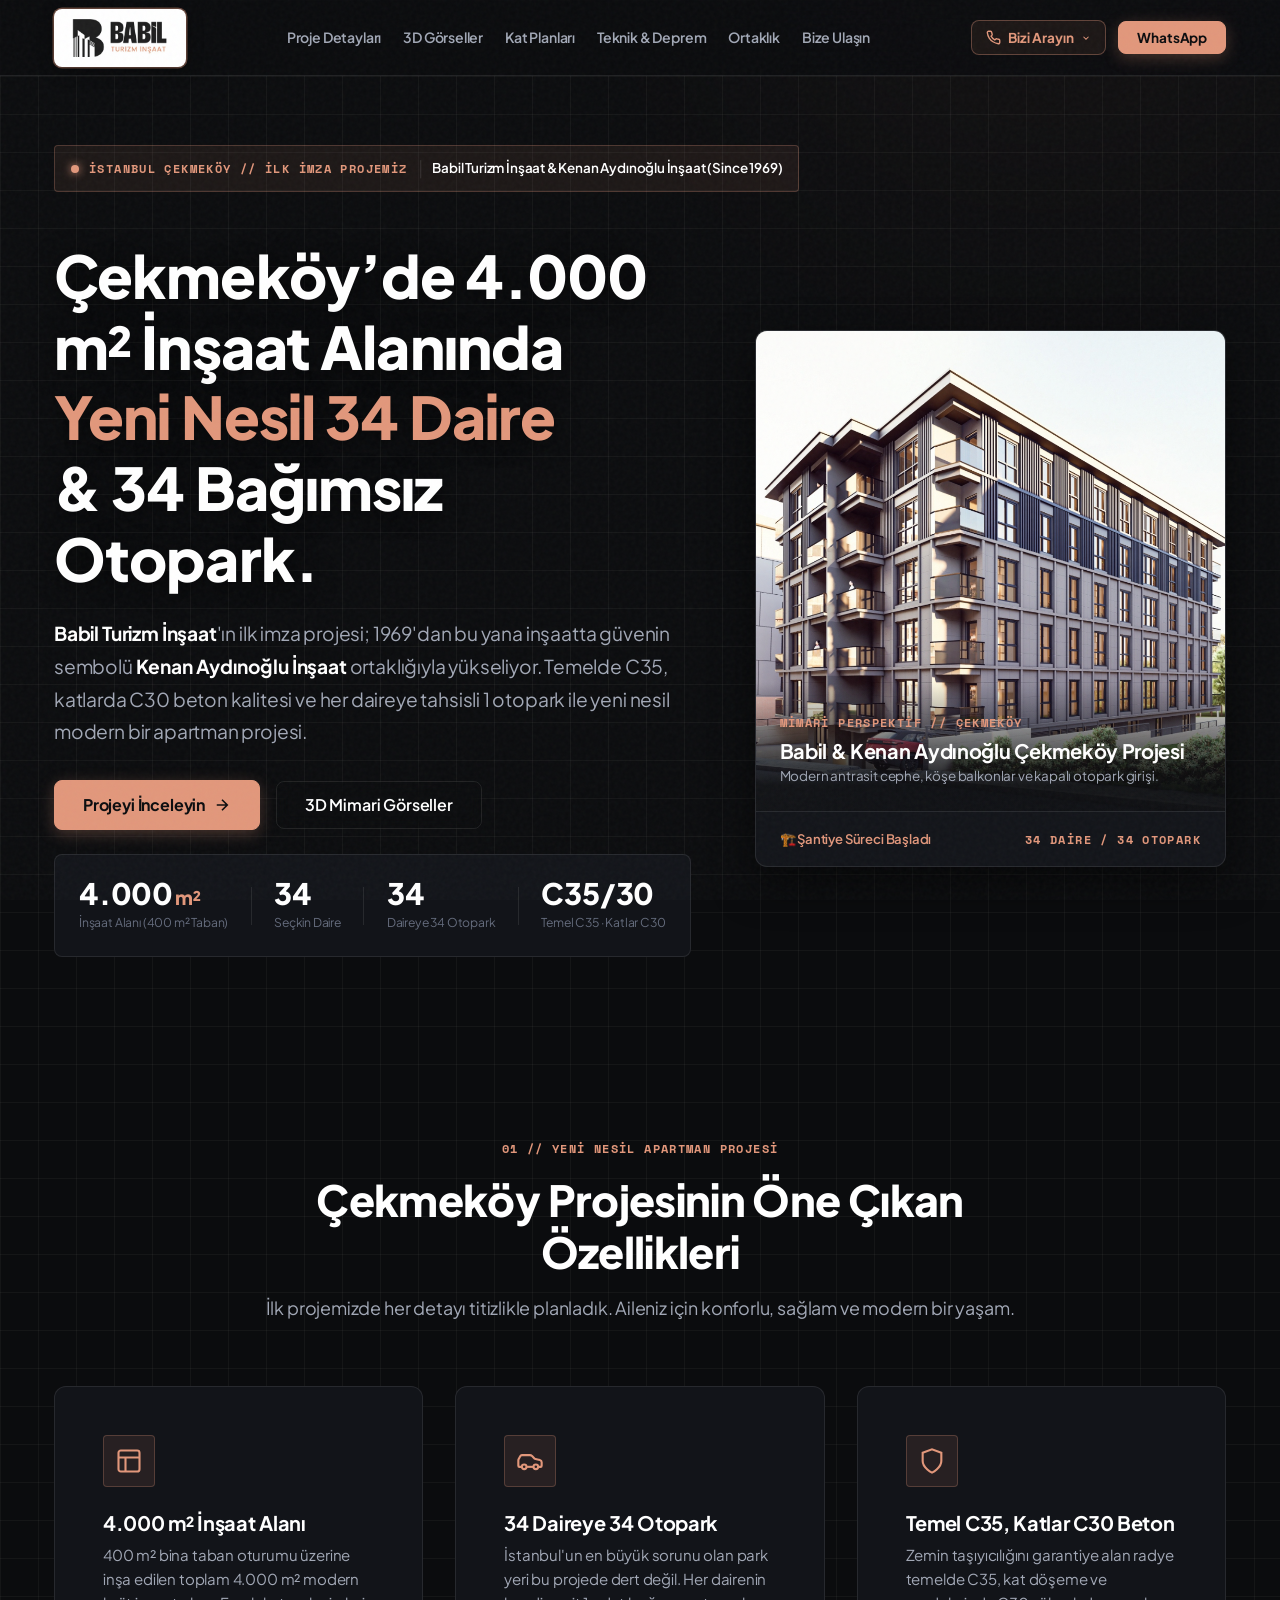
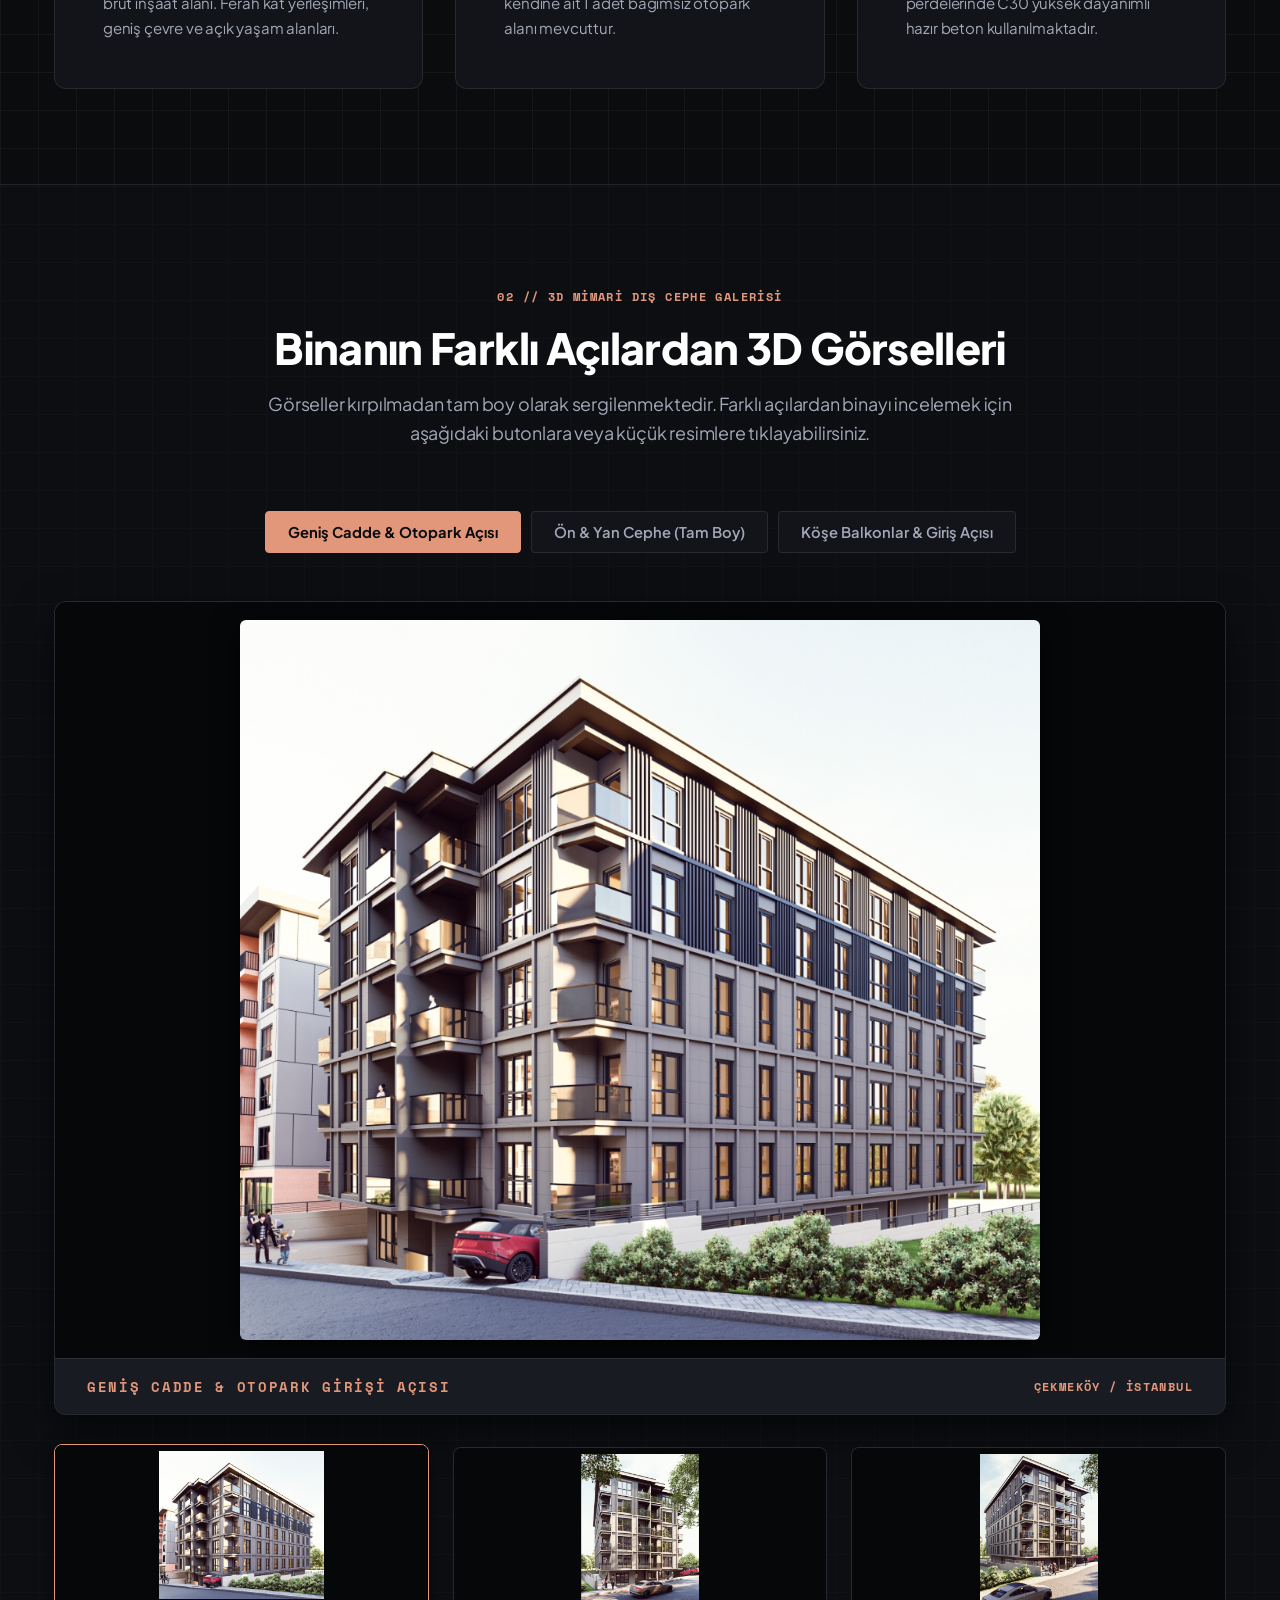
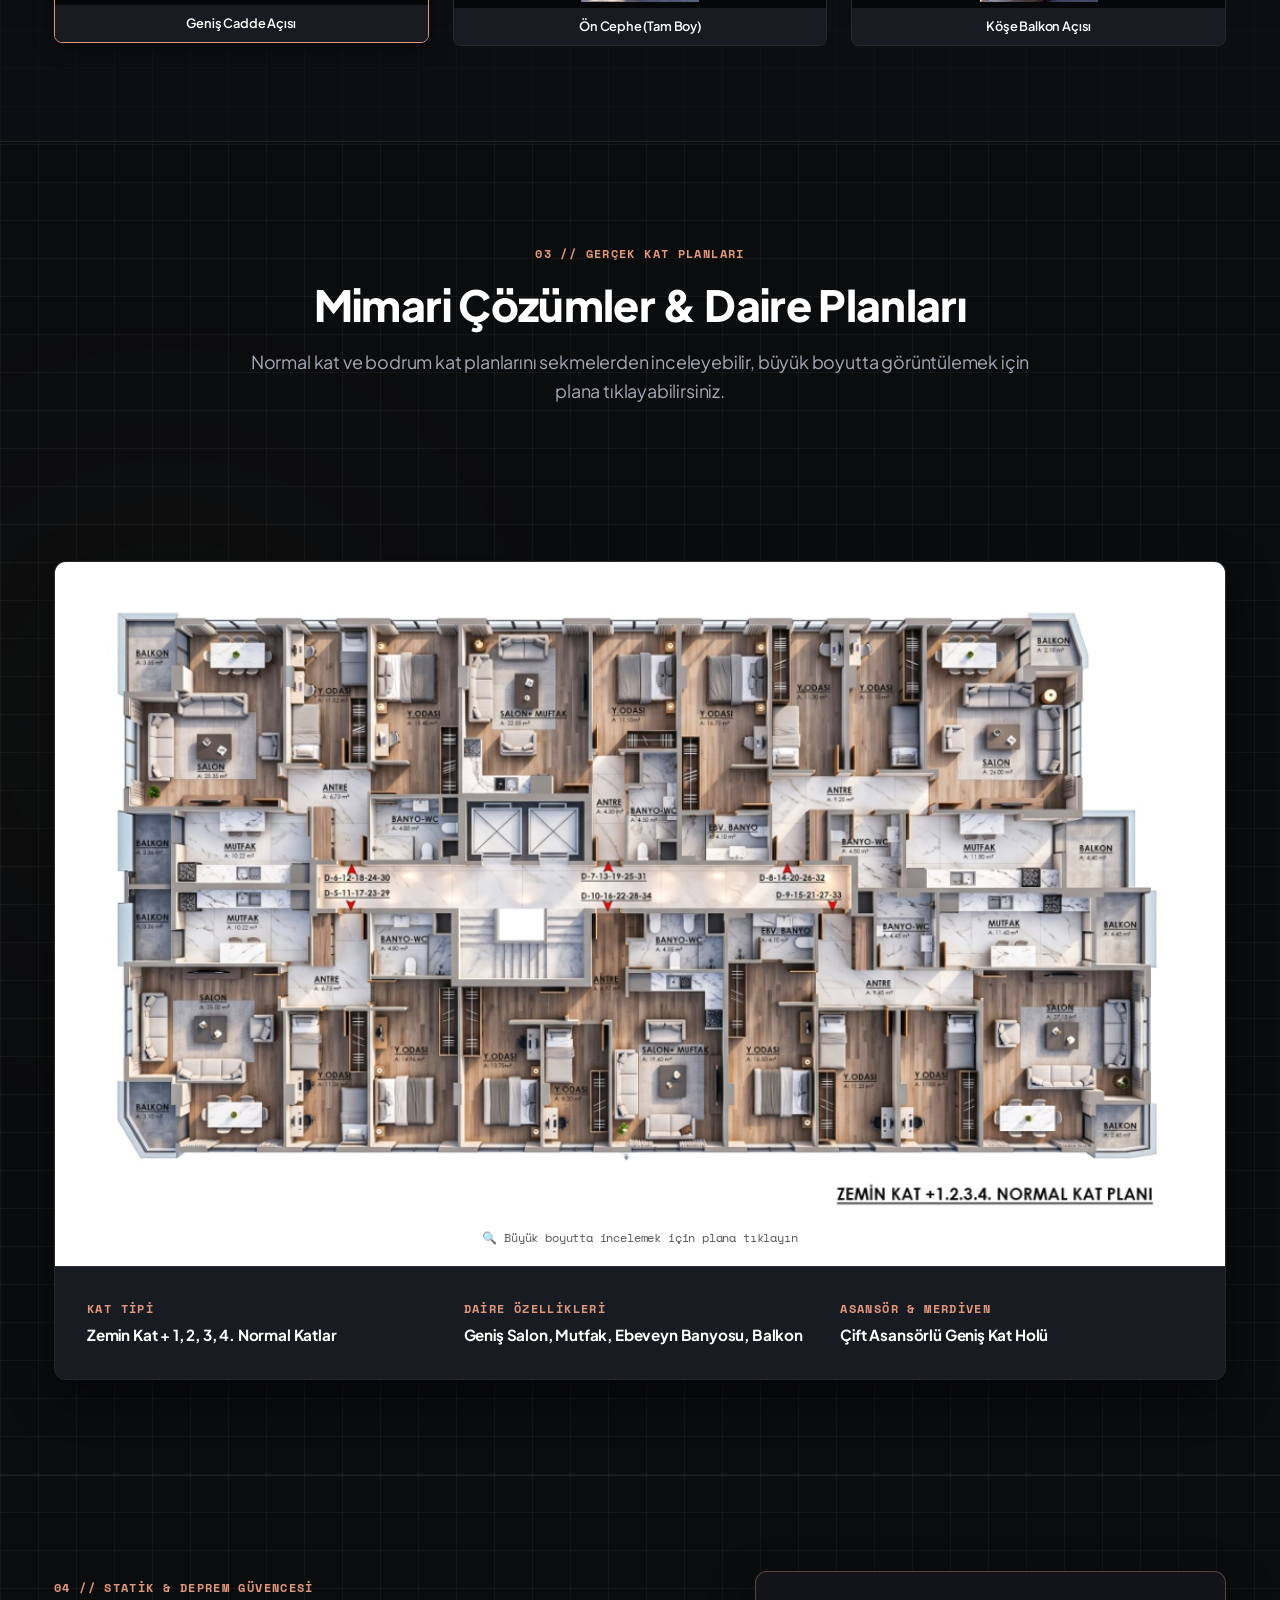
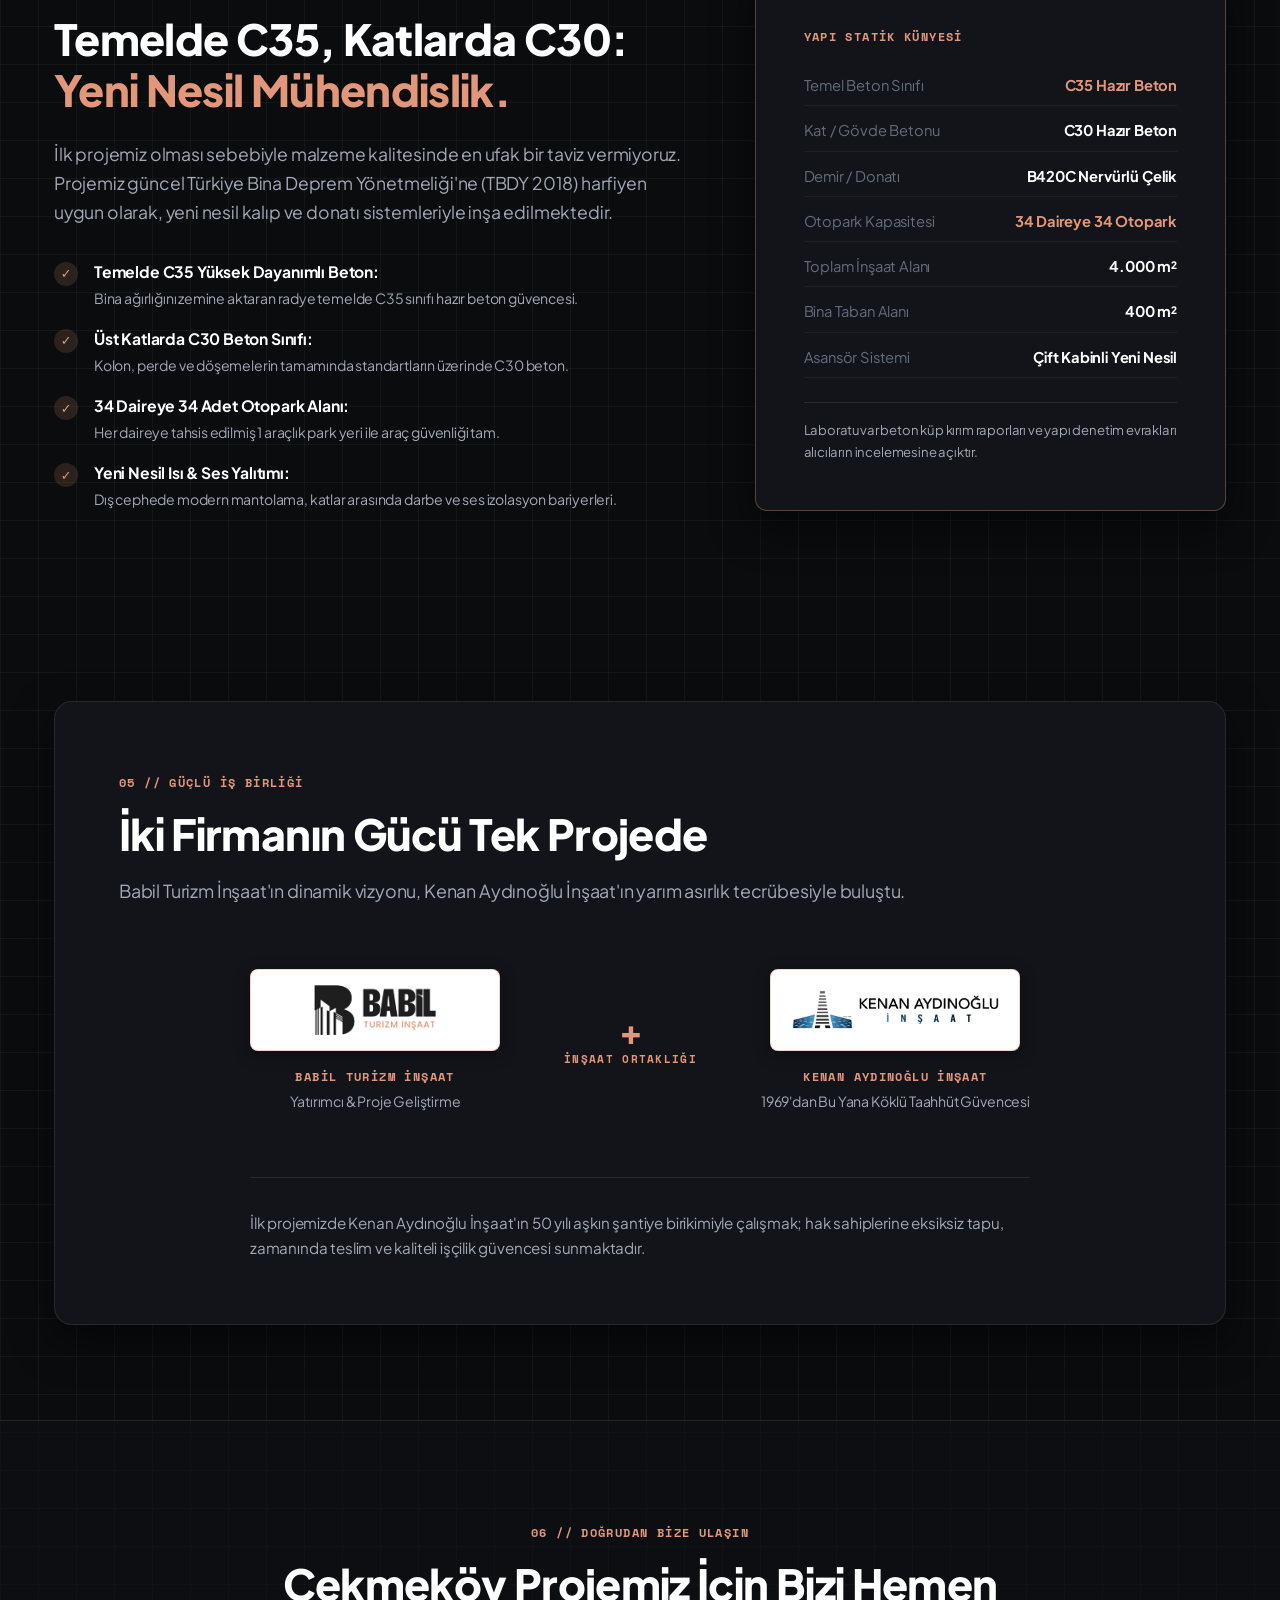
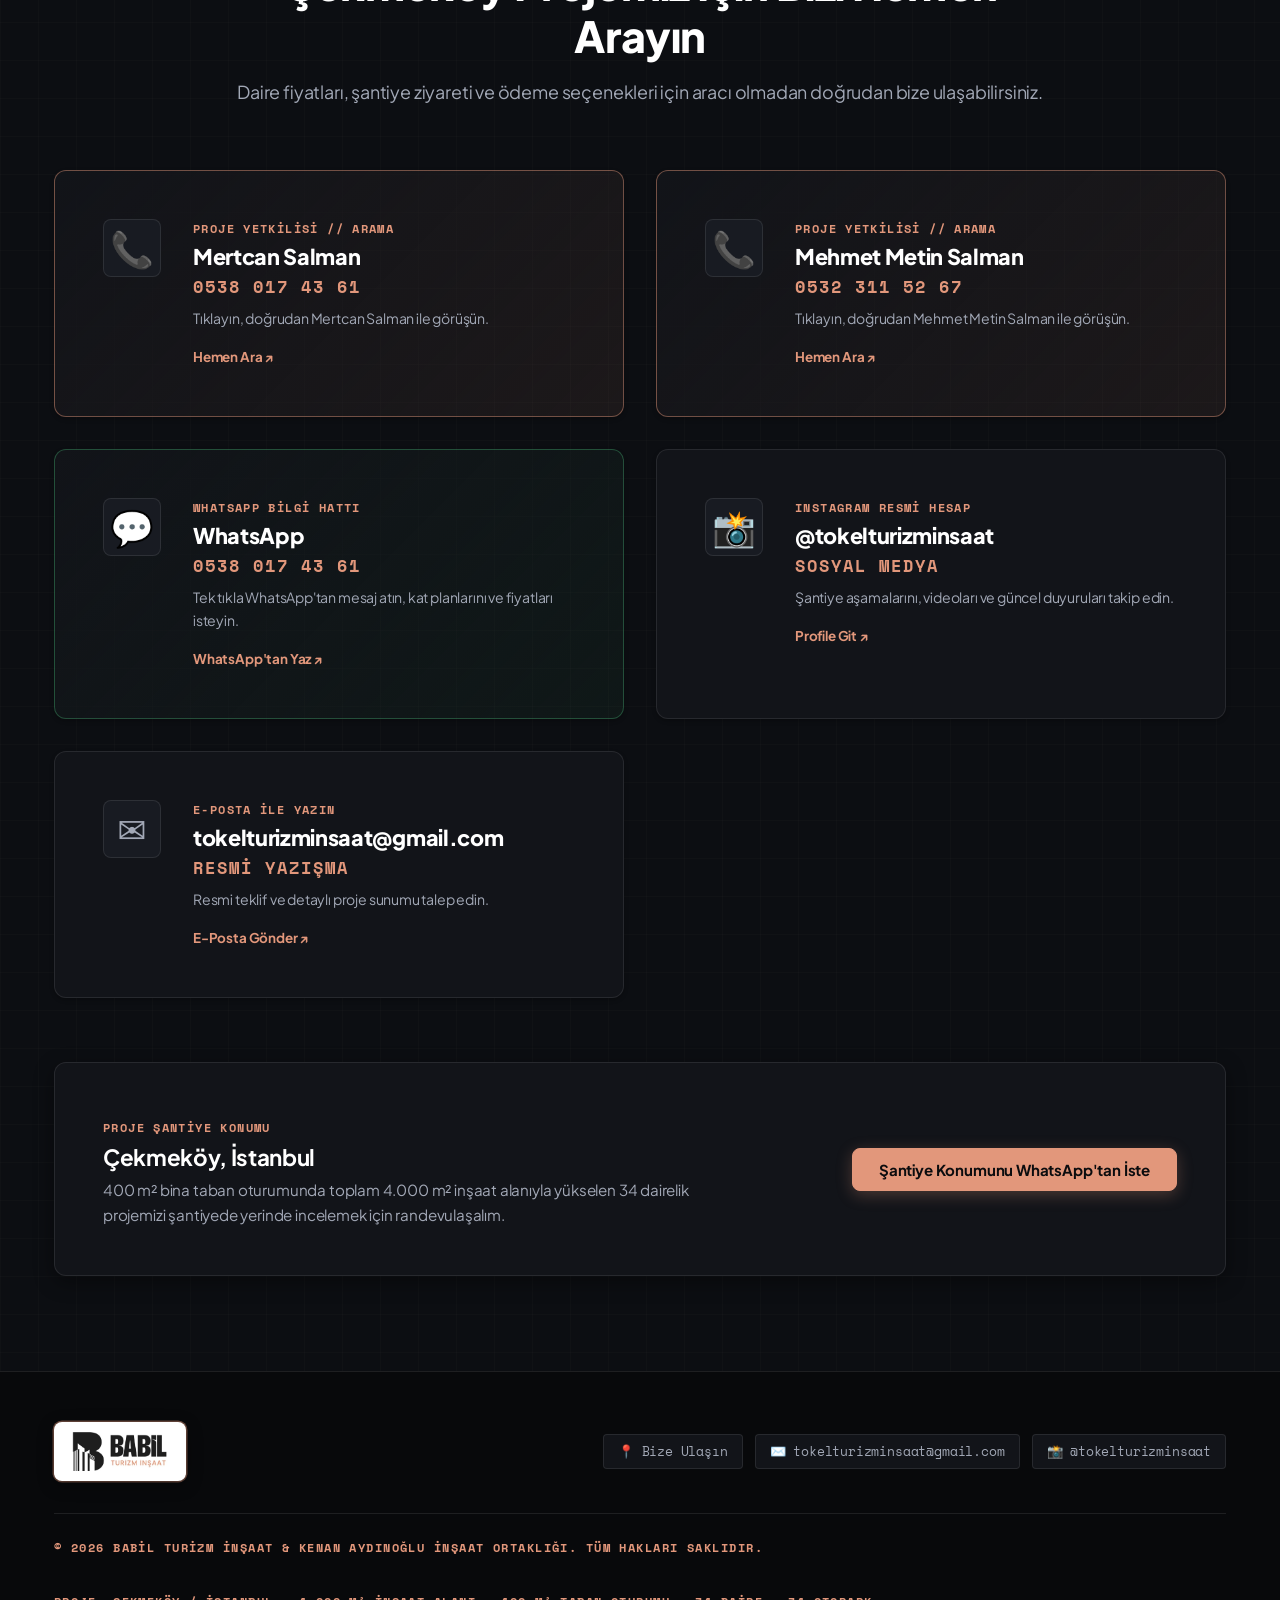
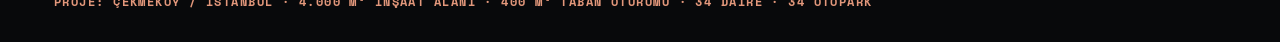
==== index.html @ 977cd40f "Add files via upload" ====
<!DOCTYPE html>
<html lang="tr" class="scroll-smooth">
<head>
  <meta charset="UTF-8">
  <meta name="viewport" content="width=device-width, initial-scale=1.0">
  <title>BABİL Turizm İnşaat // Çekmeköy 34 Daire & 34 Otopark</title>
  <meta name="description" content="Babil Turizm İnşaat ve Kenan Aydınoğlu İnşaat ortaklığıyla Çekmeköy'de 4.000 m² inşaat alanında (400 m² taban oturumu) 34 yeni nesil daire ve 34 bağımsız otopark.">
  <meta name="theme-color" content="#0b0c0e">

  <!-- Open Graph -->
  <meta property="og:title" content="Babil Turizm İnşaat — Çekmeköy 34 Daire & 34 Otopark">
  <meta property="og:description" content="Çekmeköy'de 4.000 m² inşaat alanı, 400 m² bina taban oturumu, 34 seçkin daire ve 34 otopark. Temelde C35, üst katlarda C30 beton kalitesi.">
  <meta property="og:type" content="website">
  <meta property="og:image" content="assets/cekmekoy-render-yan.jpg">

  <!-- Favicon -->
  <link rel="icon" type="image/png" href="assets/favicon.png">

  <!-- Google Fonts: Plus Jakarta Sans (Maksimum Okunabilirlik) + Space Mono (Teknik) -->
  <link rel="preconnect" href="https://fonts.googleapis.com">
  <link rel="preconnect" href="https://fonts.gstatic.com" crossorigin>
  <link href="https://fonts.googleapis.com/css2?family=Plus+Jakarta+Sans:wght@400;500;600;700;800&family=Space+Mono:wght@400;700&family=Syne:wght@700;800&display=swap" rel="stylesheet">

  <link rel="stylesheet" href="styles.css">
</head>
<body class="grain-overlay blueprint-grid">

  <!-- Ambient Glow Backgrounds -->
  <div class="ambient-glow glow-terracotta" aria-hidden="true"></div>
  <div class="ambient-glow glow-gold" aria-hidden="true"></div>

  <!-- Header / Navigation Bar -->
  <header class="site-header" id="main-header">
    <div class="container header-container">
      
      <!-- Brand Logo & Name -->
      <a href="#hero" class="brand-link" aria-label="Babil Turizm İnşaat Anasayfa">
        <div class="brand-logo-frame">
          <img src="assets/babil-logo-horizontal-white.png" alt="Babil Turizm İnşaat Logo" class="brand-logo-img" width="104" height="46">
        </div>
      </a>

      <!-- Desktop Nav Items -->
      <nav class="nav-links-desktop" id="desktop-nav" aria-label="Ana Gezinti">
        <a href="#project" class="nav-link">Proje Detayları</a>
        <a href="#gallery" class="nav-link">3D Görseller</a>
        <a href="#plans" class="nav-link">Kat Planları</a>
        <a href="#engineering" class="nav-link">Teknik & Deprem</a>
        <a href="#partnership" class="nav-link">Ortaklık</a>
        <a href="#contact" class="nav-link">Bize Ulaşın</a>
      </nav>

      <!-- Direct Phone & WhatsApp Actions -->
      <div class="header-action-group">
        
        <!-- Dropdown Phone Menu -->
        <div class="header-phone-menu-wrap" id="header-phone-wrap">
          <button class="header-phone-btn" id="header-phone-toggle" aria-expanded="false" aria-haspopup="true" title="İletişim Numaralarımız">
            <svg width="15" height="15" viewBox="0 0 24 24" fill="none" stroke="currentColor" stroke-width="2.2" aria-hidden="true"><path d="M22 16.92v3a2 2 0 0 1-2.18 2 19.79 19.79 0 0 1-8.63-3.07 19.5 19.5 0 0 1-6-6 19.79 19.79 0 0 1-3.07-8.67A2 2 0 0 1 4.11 2h3a2 2 0 0 1 2 1.72 12.84 12.84 0 0 0 .7 2.81 2 2 0 0 1-.45 2.11L8.09 9.91a16 16 0 0 0 6 6l1.27-1.27a2 2 0 0 1 2.11-.45 12.84 12.84 0 0 0 2.81.7A2 2 0 0 1 22 16.92z"></path></svg>
            <span>Bizi Arayın</span>
            <svg class="chevron-arrow" width="10" height="10" viewBox="0 0 24 24" fill="none" stroke="currentColor" stroke-width="2.5"><polyline points="6 9 12 15 18 9"></polyline></svg>
          </button>
          
          <div class="header-phone-dropdown" id="header-phone-dropdown">
            <a href="tel:05380174361" class="dropdown-caller-row">
              <span class="caller-icon">📞</span>
              <div class="caller-meta">
                <span class="caller-name">Mertcan Salman</span>
                <span class="caller-tel">0538 017 43 61</span>
              </div>
              <span class="caller-action">Ara ↗</span>
            </a>
            <div class="dropdown-divider"></div>
            <a href="tel:05323115267" class="dropdown-caller-row">
              <span class="caller-icon">📞</span>
              <div class="caller-meta">
                <span class="caller-name">Mehmet Metin Salman</span>
                <span class="caller-tel">0532 311 52 67</span>
              </div>
              <span class="caller-action">Ara ↗</span>
            </a>
          </div>
        </div>

        <a href="https://wa.me/905380174361?text=Merhaba,%20Çekmeköy%2034%20dairelik%20projeniz%20hakkında%20bilgi%20almak%20istiyorum." target="_blank" rel="noopener" class="btn btn-primary btn-sm" aria-label="WhatsApp">
          <span>WhatsApp</span>
        </a>
        <button class="mobile-toggle-btn" id="mobile-toggle" aria-expanded="false" aria-label="Mobil Menüyü Aç">
          <span class="toggle-bar"></span>
          <span class="toggle-bar"></span>
        </button>
      </div>

    </div>
  </header>

  <!-- Mobile Drawer Menu -->
  <div class="mobile-drawer-wrapper" id="mobile-drawer" aria-hidden="true">
    <div class="mobile-drawer-box">
      <div class="mobile-drawer-top">
        <div class="brand-logo-frame">
          <img src="assets/babil-logo-horizontal-white.png" alt="Babil Turizm İnşaat" width="95" height="42">
        </div>
        <button class="drawer-close-btn" id="drawer-close" aria-label="Menüyü Kapat">✕</button>
      </div>

      <nav class="mobile-nav-items">
        <a href="#project" class="mobile-nav-link">Çekmeköy Projemiz</a>
        <a href="#gallery" class="mobile-nav-link">3D Görseller (Tam Boy)</a>
        <a href="#plans" class="mobile-nav-link">Kat Planları (Mimari)</a>
        <a href="#engineering" class="mobile-nav-link">C35/C30 Beton & Otopark</a>
        <a href="#partnership" class="mobile-nav-link">Kenan Aydınoğlu İnşaat Ortaklığı</a>
        <a href="#contact" class="mobile-nav-link">Bize Ulaşın & İletişim</a>
      </nav>

      <div class="mobile-drawer-bottom">
        <a href="#contact" class="btn btn-primary btn-block">
          Bize Ulaşın
        </a>
      </div>
    </div>
  </div>

  <main id="main-content">

    <!-- 1. Hero Section -->
    <section class="section hero-section" id="hero">
      <div class="container">
        
        <div class="hero-partnership-badge animate-on-scroll">
          <span class="live-dot"></span>
          <span class="mono-label">İSTANBUL ÇEKMEKÖY // İLK İMZA PROJEMİZ</span>
          <span class="badge-sep">|</span>
          <span class="partner-text">Babil Turizm İnşaat & Kenan Aydınoğlu İnşaat (Since 1969)</span>
        </div>

        <div class="hero-grid">
          
          <div class="hero-left animate-on-scroll stagger-1">
            <!-- Kristal Netliğinde, Yüksek Okunabilirlikli Başlık -->
            <h1 class="hero-title">
              Çekmeköy’de 4.000 m² İnşaat Alanında <br>
              <span class="text-terracotta">Yeni Nesil 34 Daire</span> <br>
              <span class="text-white">& 34 Bağımsız Otopark.</span>
            </h1>

            <p class="hero-subtext">
              <strong>Babil Turizm İnşaat</strong>'ın ilk imza projesi; 1969'dan bu yana inşaatta güvenin sembolü <strong>Kenan Aydınoğlu İnşaat</strong> ortaklığıyla yükseliyor. Temelde C35, katlarda C30 beton kalitesi ve her daireye tahsisli 1 otopark ile yeni nesil modern bir apartman projesi.
            </p>

            <div class="hero-cta-buttons">
              <a href="#project" class="btn btn-primary btn-lg-action">
                <span>Projeyi İnceleyin</span>
                <svg width="18" height="18" viewBox="0 0 24 24" fill="none" stroke="currentColor" stroke-width="2.2"><path d="M5 12h14M12 5l7 7-7 7"/></svg>
              </a>
              <a href="#gallery" class="btn btn-ghost btn-lg-action">
                <span>3D Mimari Görseller</span>
              </a>
            </div>

            <!-- 4 Essential Facts -->
            <div class="project-facts-bar">
              <div class="fact-cell">
                <span class="fact-num">4.000<span class="unit">m²</span></span>
                <span class="fact-label">İnşaat Alanı (400 m² Taban)</span>
              </div>
              <div class="fact-divider" aria-hidden="true"></div>
              <div class="fact-cell">
                <span class="fact-num">34</span>
                <span class="fact-label">Seçkin Daire</span>
              </div>
              <div class="fact-divider" aria-hidden="true"></div>
              <div class="fact-cell">
                <span class="fact-num">34</span>
                <span class="fact-label">Daireye 34 Otopark</span>
              </div>
              <div class="fact-divider" aria-hidden="true"></div>
              <div class="fact-cell">
                <span class="fact-num">C35/30</span>
                <span class="fact-label">Temel C35 · Katlar C30</span>
              </div>
            </div>
          </div>

          <!-- Hero Media Card (Kesintisiz Görünüm) -->
          <div class="hero-right animate-on-scroll stagger-2">
            <div class="project-visual-card">
              <div class="visual-img-wrap">
                <img 
                  src="assets/cekmekoy-render-yan.jpg" 
                  alt="Çekmeköy 34 Dairelik Babil & Kenan Aydınoğlu Yeni Nesil Konut Binası" 
                  class="project-main-img" 
                  width="1100" 
                  height="750"
                  fetchpriority="high"
                >
                <div class="visual-tag-overlay">
                  <span class="mono-label text-terracotta">MİMARİ PERSPEKTİF // ÇEKMEKÖY</span>
                  <h3 class="visual-title">Babil & Kenan Aydınoğlu Çekmeköy Projesi</h3>
                  <p class="visual-desc">Modern antrasit cephe, köşe balkonlar ve kapalı otopark girişi.</p>
                </div>
              </div>
              <div class="visual-card-footer">
                <span class="status-indicator">🏗️ Şantiye Süreci Başladı</span>
                <span class="mono-label text-white">34 DAİRE / 34 OTOPARK</span>
              </div>
            </div>
          </div>

        </div>

      </div>
    </section>

    <!-- 2. Project Highlights -->
    <section class="section project-detail-section" id="project">
      <div class="container">
        
        <div class="section-header text-center animate-on-scroll">
          <span class="section-tag mono-label">01 // YENİ NESİL APARTMAN PROJESİ</span>
          <h2 class="section-title">Çekmeköy Projesinin Öne Çıkan Özellikleri</h2>
          <p class="section-lead">
            İlk projemizde her detayı titizlikle planladık. Aileniz için konforlu, sağlam ve modern bir yaşam.
          </p>
        </div>

        <div class="grid grid-3 highlights-grid">
          
          <div class="card highlight-card animate-on-scroll stagger-1">
            <div class="card-icon" aria-hidden="true">
              <svg width="28" height="28" viewBox="0 0 24 24" fill="none" stroke="currentColor" stroke-width="1.8"><rect x="3" y="3" width="18" height="18" rx="2"/><path d="M3 9h18M9 21V9"/></svg>
            </div>
            <h3 class="card-title">4.000 m² İnşaat Alanı</h3>
            <p class="card-text">
              400 m² bina taban oturumu üzerine inşa edilen toplam 4.000 m² modern brüt inşaat alanı. Ferah kat yerleşimleri, geniş çevre ve açık yaşam alanları.
            </p>
          </div>

          <div class="card highlight-card animate-on-scroll stagger-2">
            <div class="card-icon" aria-hidden="true">
              <svg width="28" height="28" viewBox="0 0 24 24" fill="none" stroke="currentColor" stroke-width="1.8"><path d="M19 17h2c.6 0 1-.4 1-1v-3c0-.9-.7-1.7-1.5-1.9C18.7 10.6 16 10 16 10s-1.3-1.4-2.2-2.3c-.5-.4-1.1-.7-1.8-.7H5c-.6 0-1.1.4-1.4.9l-1.5 2.8C2.1 10.9 2 11.2 2 11.5V16c0 .6.4 1 1 1h2"/><circle cx="7" cy="17" r="2"/><path d="M9 17h6"/><circle cx="17" cy="17" r="2"/></svg>
            </div>
            <h3 class="card-title">34 Daireye 34 Otopark</h3>
            <p class="card-text">
              İstanbul'un en büyük sorunu olan park yeri bu projede dert değil. Her dairenin kendine ait 1 adet bağımsız otopark alanı mevcuttur.
            </p>
          </div>

          <div class="card highlight-card animate-on-scroll stagger-3">
            <div class="card-icon" aria-hidden="true">
              <svg width="28" height="28" viewBox="0 0 24 24" fill="none" stroke="currentColor" stroke-width="1.8"><path d="M12 22s8-4 8-10V5l-8-3-8 3v7c0 6 8 10 8 10z"/></svg>
            </div>
            <h3 class="card-title">Temel C35, Katlar C30 Beton</h3>
            <p class="card-text">
              Zemin taşıyıcılığını garantiye alan radye temelde C35, kat döşeme ve perdelerinde C30 yüksek dayanımlı hazır beton kullanılmaktadır.
            </p>
          </div>

        </div>

      </div>
    </section>

    <!-- 3. REAL 3D EXTERIOR GALLERY (KIRPILMADAN, TAM BOY GÖSTERİM) -->
    <section class="section gallery-section" id="gallery">
      <div class="container">
        
        <div class="section-header text-center animate-on-scroll">
          <span class="section-tag mono-label">02 // 3D MİMARİ DIŞ CEPHE GALERİSİ</span>
          <h2 class="section-title">Binanın Farklı Açılardan 3D Görselleri</h2>
          <p class="section-lead">
            Görseller kırpılmadan tam boy olarak sergilenmektedir. Farklı açılardan binayı incelemek için aşağıdaki butonlara veya küçük resimlere tıklayabilirsiniz.
          </p>
        </div>

        <div class="gallery-tabs-row animate-on-scroll">
          <button class="gallery-tab-btn active" data-img="assets/cekmekoy-render-yan.jpg" data-title="Geniş Cadde & Otopark Girişi Açısı">
            Geniş Cadde & Otopark Açısı
          </button>
          <button class="gallery-tab-btn" data-img="assets/cekmekoy-render-on.jpg" data-title="Ön & Yan Cephe Tam Boy Görünüm (Çatıdan Temele)">
            Ön & Yan Cephe (Tam Boy)
          </button>
          <button class="gallery-tab-btn" data-img="assets/cekmekoy-bina-render.jpg" data-title="Köşe Balkonlar & Kat Hiyerarşisi Perspektifi">
            Köşe Balkonlar & Giriş Açısı
          </button>
        </div>

        <!-- Ana Görsel Sahnesi: object-fit: contain ile HİÇBİR YERİ KESİLMEZ -->
        <div class="gallery-viewer-card animate-on-scroll">
          <div class="gallery-img-container">
            <img 
              id="gallery-main-img" 
              src="assets/cekmekoy-render-yan.jpg" 
              alt="Çekmeköy 34 Daire Projesi 3D Dış Cephe Mimari Görseli" 
              class="gallery-display-img"
              width="1200" 
              height="750"
            >
          </div>
          <div class="gallery-footer-bar">
            <span class="gallery-current-title mono-label text-terracotta" id="gallery-img-title">
              Geniş Cadde & Otopark Girişi Açısı
            </span>
            <span class="mono-label text-white">ÇEKMEKÖY / İSTANBUL</span>
          </div>
        </div>

        <!-- 3 Küçük Önizleme Kutusu -->
        <div class="gallery-thumbs-grid animate-on-scroll">
          <div class="thumb-item active" data-img="assets/cekmekoy-render-yan.jpg" data-title="Geniş Cadde & Otopark Girişi Açısı">
            <div class="thumb-img-wrap">
              <img src="assets/cekmekoy-render-yan.jpg" alt="Açı 1" loading="lazy">
            </div>
            <span class="thumb-label">Geniş Cadde Açısı</span>
          </div>
          <div class="thumb-item" data-img="assets/cekmekoy-render-on.jpg" data-title="Ön & Yan Cephe Tam Boy Görünüm (Çatıdan Temele)">
            <div class="thumb-img-wrap">
              <img src="assets/cekmekoy-render-on.jpg" alt="Açı 2" loading="lazy">
            </div>
            <span class="thumb-label">Ön Cephe (Tam Boy)</span>
          </div>
          <div class="thumb-item" data-img="assets/cekmekoy-bina-render.jpg" data-title="Köşe Balkonlar & Kat Hiyerarşisi Perspektifi">
            <div class="thumb-img-wrap">
              <img src="assets/cekmekoy-bina-render.jpg" alt="Açı 3" loading="lazy">
            </div>
            <span class="thumb-label">Köşe Balkon Açısı</span>
          </div>
        </div>

      </div>
    </section>

    <!-- 4. REAL FLOOR PLANS (Kat Planları) -->
    <section class="section floor-plans-section" id="plans">
      <div class="container">
        
        <div class="section-header text-center animate-on-scroll">
          <span class="section-tag mono-label">03 // GERÇEK KAT PLANLARI</span>
          <h2 class="section-title">Mimari Çözümler & Daire Planları</h2>
          <p class="section-lead">
            Normal kat ve bodrum kat planlarını sekmelerden inceleyebilir, büyük boyutta görüntülemek için plana tıklayabilirsiniz.
          </p>
        </div>

        <!-- Plan Tabs -->
        <div class="plans-tab-bar animate-on-scroll">
          <button class="plan-tab-btn active" data-target="panel-normal">
            Normal Kat Planı (Zemin + 1, 2, 3, 4. Katlar)
          </button>
          <button class="plan-tab-btn" data-target="panel-bodrum">
            1. Bodrum Kat Planı (Bina Girişi)
          </button>
        </div>

        <!-- Floor Plan Displays -->
        <div class="plans-display-container animate-on-scroll">
          
          <!-- Normal Kat Planı -->
          <div class="plan-panel active" id="panel-normal">
            <div class="plan-card">
              <div class="plan-media-frame">
                <a href="assets/normal-kat-plani.jpg" target="_blank" title="Büyütmek için tıklayın">
                  <img 
                    src="assets/normal-kat-plani.jpg" 
                    alt="Çekmeköy Projesi Zemin Kat ve 1, 2, 3, 4. Normal Kat Planı" 
                    class="plan-img"
                    width="1200" 
                    height="680"
                    loading="lazy"
                  >
                </a>
                <span class="plan-zoom-hint">🔍 Büyük boyutta incelemek için plana tıklayın</span>
              </div>
              <div class="plan-specs-bar">
                <div class="spec-col">
                  <span class="mono-label">KAT TİPİ</span>
                  <strong>Zemin Kat + 1, 2, 3, 4. Normal Katlar</strong>
                </div>
                <div class="spec-col">
                  <span class="mono-label">DAİRE ÖZELLİKLERİ</span>
                  <strong>Geniş Salon, Mutfak, Ebeveyn Banyosu, Balkon</strong>
                </div>
                <div class="spec-col">
                  <span class="mono-label">ASANSÖR & MERDİVEN</span>
                  <strong>Çift Asansörlü Geniş Kat Holü</strong>
                </div>
              </div>
            </div>
          </div>

          <!-- Bodrum Kat Planı -->
          <div class="plan-panel" id="panel-bodrum">
            <div class="plan-card">
              <div class="plan-media-frame">
                <a href="assets/bodrum-kat-plani.jpg" target="_blank" title="Büyütmek için tıklayın">
                  <img 
                    src="assets/bodrum-kat-plani.jpg" 
                    alt="Çekmeköy Projesi 1. Bodrum Kat Planı" 
                    class="plan-img"
                    width="1200" 
                    height="680"
                    loading="lazy"
                  >
                </a>
                <span class="plan-zoom-hint">🔍 Büyük boyutta incelemek için plana tıklayın</span>
              </div>
              <div class="plan-specs-bar">
                <div class="spec-col">
                  <span class="mono-label">KAT TİPİ</span>
                  <strong>1. Bodrum Kat (Bina Ana Girişi)</strong>
                </div>
                <div class="spec-col">
                  <span class="mono-label">BÖLÜM DAĞILIMI</span>
                  <strong>Geniş Giriş Holü, D-1, D-2, D-3, D-4 Daireleri</strong>
                </div>
                <div class="spec-col">
                  <span class="mono-label">EK BÖLÜMLER</span>
                  <strong>Çamaşır Odaları & Ebeveyn Banyoları</strong>
                </div>
              </div>
            </div>
          </div>

        </div>

      </div>
    </section>

    <!-- 5. Engineering & Safety (C35 Temel, C30 Katlar) -->
    <section class="section engineering-section" id="engineering">
      <div class="container">
        
        <div class="grid grid-golden engineering-grid">
          
          <div class="eng-text animate-on-scroll">
            <span class="section-tag mono-label">04 // STATİK & DEPREM GÜVENCESİ</span>
            <h2 class="section-title">
              Temelde C35, Katlarda C30: <br>
              <span class="text-terracotta">Yeni Nesil Mühendislik.</span>
            </h2>
            <div class="prose-body">
              <p>
                İlk projemiz olması sebebiyle malzeme kalitesinde en ufak bir taviz vermiyoruz. Projemiz güncel Türkiye Bina Deprem Yönetmeliği'ne (TBDY 2018) harfiyen uygun olarak, yeni nesil kalıp ve donatı sistemleriyle inşa edilmektedir.
              </p>
            </div>

            <div class="eng-checklist">
              <div class="check-item">
                <span class="check-ico">✓</span>
                <div>
                  <strong>Temelde C35 Yüksek Dayanımlı Beton:</strong>
                  <p>Bina ağırlığını zemine aktaran radye temelde C35 sınıfı hazır beton güvencesi.</p>
                </div>
              </div>
              <div class="check-item">
                <span class="check-ico">✓</span>
                <div>
                  <strong>Üst Katlarda C30 Beton Sınıfı:</strong>
                  <p>Kolon, perde ve döşemelerin tamamında standartların üzerinde C30 beton.</p>
                </div>
              </div>
              <div class="check-item">
                <span class="check-ico">✓</span>
                <div>
                  <strong>34 Daireye 34 Adet Otopark Alanı:</strong>
                  <p>Her daireye tahsis edilmiş 1 araçlık park yeri ile araç güvenliği tam.</p>
                </div>
              </div>
              <div class="check-item">
                <span class="check-ico">✓</span>
                <div>
                  <strong>Yeni Nesil Isı & Ses Yalıtımı:</strong>
                  <p>Dış cephede modern mantolama, katlar arasında darbe ve ses izolasyon bariyerleri.</p>
                </div>
              </div>
            </div>
          </div>

          <!-- Technical Scoreboard -->
          <div class="eng-card animate-on-scroll stagger-2">
            <div class="tech-spec-box">
              <span class="mono-label text-terracotta">YAPI STATİK KÜNYESİ</span>
              
              <div class="tech-rows">
                <div class="t-row">
                  <span class="t-k">Temel Beton Sınıfı</span>
                  <strong class="t-v text-terracotta">C35 Hazır Beton</strong>
                </div>
                <div class="t-row">
                  <span class="t-k">Kat / Gövde Betonu</span>
                  <strong class="t-v text-white">C30 Hazır Beton</strong>
                </div>
                <div class="t-row">
                  <span class="t-k">Demir / Donatı</span>
                  <strong class="t-v text-white">B420C Nervürlü Çelik</strong>
                </div>
                <div class="t-row">
                  <span class="t-k">Otopark Kapasitesi</span>
                  <strong class="t-v text-terracotta">34 Daireye 34 Otopark</strong>
                </div>
                <div class="t-row">
                  <span class="t-k">Toplam İnşaat Alanı</span>
                  <strong class="t-v text-white">4.000 m²</strong>
                </div>
                <div class="t-row">
                  <span class="t-k">Bina Taban Alanı</span>
                  <strong class="t-v text-white">400 m²</strong>
                </div>
                <div class="t-row">
                  <span class="t-k">Asansör Sistemi</span>
                  <strong class="t-v text-white">Çift Kabinli Yeni Nesil</strong>
                </div>
              </div>

              <div class="tech-footer-note">
                <p>Laboratuvar beton küp kırım raporları ve yapı denetim evrakları alıcıların incelemesine açıktır.</p>
              </div>
            </div>
          </div>

        </div>

      </div>
    </section>

    <!-- 6. Partnership: Dual Real Logos (Since 1969) -->
    <section class="section partnership-section" id="partnership">
      <div class="container">
        
        <div class="partnership-wrapper animate-on-scroll">
          
          <div class="partner-header text-center">
            <span class="section-tag mono-label">05 // GÜÇLÜ İŞ BİRLİĞİ</span>
            <h2 class="section-title">İki Firmanın Gücü Tek Projede</h2>
            <p class="section-lead">
              Babil Turizm İnşaat'ın dinamik vizyonu, Kenan Aydınoğlu İnşaat'ın yarım asırlık tecrübesiyle buluştu.
            </p>
          </div>

          <!-- Dual Logos Presentation -->
          <div class="dual-logos-box">
            <div class="partner-logo-item">
              <div class="partner-img-frame">
                <img src="assets/babil-logo-horizontal-white.png" alt="Babil Turizm İnşaat Logo" width="135" height="60">
              </div>
              <span class="partner-label mono-label">BABİL TURİZM İNŞAAT</span>
              <p class="partner-role">Yatırımcı & Proje Geliştirme</p>
            </div>

            <div class="partner-connector">
              <span class="connector-plus">+</span>
              <span class="connector-txt mono-label">İNŞAAT ORTAKLIĞI</span>
            </div>

            <div class="partner-logo-item">
              <div class="partner-img-frame">
                <img src="assets/kenan-aydinoglu-logo-clean.png" alt="Kenan Aydınoğlu İnşaat Since 1969 Logo" width="200" height="52">
              </div>
              <span class="partner-label mono-label">KENAN AYDINOĞLU İNŞAAT</span>
              <p class="partner-role">1969'dan Bu Yana Köklü Taahhüt Güvencesi</p>
            </div>
          </div>

          <div class="partnership-footer-text text-center">
            <p>
              İlk projemizde Kenan Aydınoğlu İnşaat'ın 50 yılı aşkın şantiye birikimiyle çalışmak; hak sahiplerine eksiksiz tapu, zamanında teslim ve kaliteli işçilik güvencesi sunmaktadır.
            </p>
          </div>

        </div>

      </div>
    </section>

    <!-- 7. DIRECT CONTACT PORTAL ("BİZE ULAŞIN") -->
    <section class="section direct-contact-portal-section" id="contact">
      <div class="container">
        
        <div class="section-header text-center animate-on-scroll">
          <span class="section-tag mono-label">06 // DOĞRUDAN BİZE ULAŞIN</span>
          <h2 class="section-title">Çekmeköy Projemiz İçin Bizi Hemen Arayın</h2>
          <p class="section-lead">
            Daire fiyatları, şantiye ziyareti ve ödeme seçenekleri için aracı olmadan doğrudan bize ulaşabilirsiniz.
          </p>
        </div>

        <div class="direct-action-grid animate-on-scroll">
          
          <!-- Action 1: Telefonla Arama - Mertcan Salman -->
          <a href="tel:05380174361" class="action-card call-card">
            <div class="action-icon">📞</div>
            <div class="action-details">
              <span class="action-badge mono-label">PROJE YETKİLİSİ // ARAMA</span>
              <h3 class="action-main-val">Mertcan Salman</h3>
              <p class="action-phone-sub mono-label">0538 017 43 61</p>
              <p class="action-desc">Tıklayın, doğrudan Mertcan Salman ile görüşün.</p>
              <span class="action-btn-pill">Hemen Ara ↗</span>
            </div>
          </a>

          <!-- Action 2: Telefonla Arama - Mehmet Metin Salman -->
          <a href="tel:05323115267" class="action-card call-card">
            <div class="action-icon">📞</div>
            <div class="action-details">
              <span class="action-badge mono-label">PROJE YETKİLİSİ // ARAMA</span>
              <h3 class="action-main-val">Mehmet Metin Salman</h3>
              <p class="action-phone-sub mono-label">0532 311 52 67</p>
              <p class="action-desc">Tıklayın, doğrudan Mehmet Metin Salman ile görüşün.</p>
              <span class="action-btn-pill">Hemen Ara ↗</span>
            </div>
          </a>

          <!-- Action 3: WhatsApp Mesaj -->
          <a href="https://wa.me/905380174361?text=Merhaba,%20Çekmeköy%2034%20dairelik%20projeniz%20hakkında%20bilgi%20almak%20istiyorum." target="_blank" rel="noopener" class="action-card whatsapp-card">
            <div class="action-icon">💬</div>
            <div class="action-details">
              <span class="action-badge mono-label">WHATSAPP BİLGİ HATTI</span>
              <h3 class="action-main-val">WhatsApp</h3>
              <p class="action-phone-sub mono-label">0538 017 43 61</p>
              <p class="action-desc">Tek tıkla WhatsApp'tan mesaj atın, kat planlarını ve fiyatları isteyin.</p>
              <span class="action-btn-pill">WhatsApp'tan Yaz ↗</span>
            </div>
          </a>

          <!-- Action 4: Instagram -->
          <a href="https://instagram.com/tokelturizminsaat" target="_blank" rel="noopener" class="action-card ig-card">
            <div class="action-icon">📸</div>
            <div class="action-details">
              <span class="action-badge mono-label">INSTAGRAM RESMİ HESAP</span>
              <h3 class="action-main-val">@tokelturizminsaat</h3>
              <p class="action-phone-sub mono-label">Sosyal Medya</p>
              <p class="action-desc">Şantiye aşamalarını, videoları ve güncel duyuruları takip edin.</p>
              <span class="action-btn-pill">Profile Git ↗</span>
            </div>
          </a>

          <!-- Action 5: E-Posta -->
          <a href="mailto:tokelturizminsaat@gmail.com" class="action-card email-card">
            <div class="action-icon">✉️</div>
            <div class="action-details">
              <span class="action-badge mono-label">E-POSTA İLE YAZIN</span>
              <h3 class="action-main-val">tokelturizminsaat@gmail.com</h3>
              <p class="action-phone-sub mono-label">Resmi Yazışma</p>
              <p class="action-desc">Resmi teklif ve detaylı proje sunumu talep edin.</p>
              <span class="action-btn-pill">E-Posta Gönder ↗</span>
            </div>
          </a>

        </div>

        <!-- Project Location Banner -->
        <div class="project-location-banner animate-on-scroll">
          <div class="loc-banner-inner">
            <div class="loc-text">
              <span class="mono-label text-terracotta">PROJE ŞANTİYE KONUMU</span>
              <h3 class="loc-title">Çekmeköy, İstanbul</h3>
              <p class="loc-desc">
                400 m² bina taban oturumunda toplam 4.000 m² inşaat alanıyla yükselen 34 dairelik projemizi şantiyede yerinde incelemek için randevulaşalım.
              </p>
            </div>
            <div class="loc-btn-wrap">
              <a href="https://wa.me/905380174361?text=Merhaba,%20Çekmeköy%20şantiyesini%20ziyaret%20etmek%20istiyorum." target="_blank" rel="noopener" class="btn btn-primary">
                Şantiye Konumunu WhatsApp'tan İste
              </a>
            </div>
          </div>
        </div>

      </div>
    </section>

  </main>

  <!-- Footer -->
  <footer class="site-footer">
    <div class="container footer-content">
      
      <div class="footer-top-row">
        <div class="footer-brand">
          <div class="brand-logo-frame">
            <img src="assets/babil-logo-horizontal-white.png" alt="Babil Turizm İnşaat" width="104" height="46">
          </div>
        </div>
        
        <div class="footer-contact-chips">
          <a href="#contact" class="f-chip">📍 Bize Ulaşın</a>
          <a href="mailto:tokelturizminsaat@gmail.com" class="f-chip">✉️ tokelturizminsaat@gmail.com</a>
          <a href="https://instagram.com/tokelturizminsaat" target="_blank" rel="noopener" class="f-chip">📸 @tokelturizminsaat</a>
        </div>
      </div>

      <div class="footer-bottom-row">
        <p class="copyright mono-label">
          © 2026 BABİL TURİZM İNŞAAT & KENAN AYDINOĞLU İNŞAAT ORTAKLIĞI. TÜM HAKLARI SAKLIDIR.
        </p>
        <p class="footer-location mono-label">
          PROJE: ÇEKMEKÖY / İSTANBUL · 4.000 m² İNŞAAT ALANI · 400 m² TABAN OTURUMU · 34 DAİRE · 34 OTOPARK
        </p>
      </div>

    </div>
  </footer>

  <script src="app.js"></script>
</body>
</html>
---- styles.css ----
/* ==========================================================================
   BABİL TURİZM İNŞAAT — Çekmeköy 34 Daire & 34 Otopark
   İnce Çizgili Blueprint Arka Plan & Tam Boy 3D Görsel Galerisi
   ========================================================================== */

/* --------------------------------------------------------------------------
   1. Tasarım Değişkenleri
   -------------------------------------------------------------------------- */
:root {
  /* Koyu Bazalt & Kömür Zemin */
  --color-bg: #0b0c0e;
  --color-bg-rgb: 11, 12, 14;
  --color-surface: #121419;
  --color-surface-elevated: #181b22;
  --color-surface-hover: #21252e;
  --color-surface-muted: #0e1014;

  /* Logo Terracotta / Sıcak Bronz */
  --color-primary: #e2977b;
  --color-primary-rgb: 226, 151, 123;
  --color-primary-light: #f0b5a0;
  --color-primary-dark: #b8684a;

  /* Metin Renkleri */
  --color-text-primary: #ffffff;
  --color-text-secondary: #a2a8b6;
  --color-text-muted: #656c7d;
  --color-border: rgba(255, 255, 255, 0.09);
  --color-border-hover: rgba(226, 151, 123, 0.45);

  /* Fonksiyonel */
  --color-success: #48bb78;
  --color-error: #f56565;

  /* Boşluklar */
  --space-xs: 4px;
  --space-sm: 8px;
  --space-md: 16px;
  --space-lg: 24px;
  --space-xl: 32px;
  --space-2xl: 48px;
  --space-3xl: 64px;
  --space-4xl: 96px;

  /* Köşe Yuvarlama */
  --radius-xs: 4px;
  --radius-sm: 8px;
  --radius-md: 12px;
  --radius-lg: 18px;
  --radius-full: 9999px;

  /* Gölgeler */
  --shadow-sm: 0 2px 4px rgba(0, 0, 0, 0.25);
  --shadow-md: 0 6px 20px rgba(0, 0, 0, 0.4);
  --shadow-lg: 0 16px 40px rgba(0, 0, 0, 0.55);

  /* Fontlar (Maksimum Okunabilirlik İçin Plus Jakarta Sans) */
  --font-display: 'Plus Jakarta Sans', sans-serif;
  --font-body: 'Plus Jakarta Sans', system-ui, sans-serif;
  --font-mono: 'Space Mono', monospace;

  /* Geçiş */
  --ease-expo: cubic-bezier(0.16, 1, 0.3, 1);
}

/* --------------------------------------------------------------------------
   2. Temel Sıfırlama & İnce Çizgili Blueprint Arka Plan
   -------------------------------------------------------------------------- */
*, *::before, *::after {
  box-sizing: border-box;
  margin: 0;
  padding: 0;
}

html {
  font-size: 100%;
  scroll-behavior: smooth;
  scroll-padding-top: 85px;
}

body {
  background-color: var(--color-bg);
  color: var(--color-text-secondary);
  font-family: var(--font-body);
  font-size: clamp(0.96rem, 0.35vw + 0.9rem, 1.1rem);
  line-height: 1.65;
  letter-spacing: -0.01em;
  overflow-x: hidden;
  position: relative;
  -webkit-font-smoothing: antialiased;
}

/* İstenen İnce Çizgili Mimari Blueprint Izgara Dokusu */
.blueprint-grid {
  background-image: 
    linear-gradient(rgba(255, 255, 255, 0.038) 1px, transparent 1px),
    linear-gradient(90deg, rgba(255, 255, 255, 0.038) 1px, transparent 1px);
  background-size: 38px 38px;
}

/* Film Grain Dokusu */
.grain-overlay::after {
  content: '';
  position: fixed;
  inset: 0;
  width: 100%;
  height: 100%;
  background-image: url("data:image/svg+xml,%3Csvg viewBox='0 0 256 256' xmlns='http://www.w3.org/2000/svg'%3E%3Cfilter id='noise'%3E%3CfeTurbulence type='fractalNoise' baseFrequency='0.85' numOctaves='3' stitchTiles='stitch'/%3E%3C/filter%3E%3Crect width='100%25' height='100%25' filter='url(%23noise)' opacity='0.035'/%3E%3C/svg%3E");
  pointer-events: none;
  z-index: 9999;
}

/* Ortam Işıkları */
.ambient-glow {
  position: absolute;
  width: 600px;
  height: 600px;
  border-radius: 50%;
  filter: blur(150px);
  pointer-events: none;
  opacity: 0.12;
  z-index: 0;
}

.glow-terracotta {
  top: -5%;
  right: -5%;
  background: radial-gradient(circle, var(--color-primary) 0%, transparent 70%);
}

.glow-gold {
  top: 45%;
  left: -10%;
  background: radial-gradient(circle, #c8a96e 0%, transparent 70%);
  opacity: 0.08;
}

/* --------------------------------------------------------------------------
   3. Tipografi (Okunaklı & Net)
   -------------------------------------------------------------------------- */
h1, h2, h3, h4 {
  font-family: var(--font-display);
  color: var(--color-text-primary);
  line-height: 1.2;
  font-weight: 700;
  letter-spacing: -0.015em;
}

h2 {
  font-size: clamp(1.8rem, 2.6vw + 0.6rem, 2.8rem);
  font-weight: 800;
}

h3 {
  font-size: clamp(1.2rem, 1.5vw + 0.4rem, 1.65rem);
  font-weight: 700;
}

p {
  margin-bottom: 1.15rem;
}

p:last-child {
  margin-bottom: 0;
}

strong {
  color: var(--color-text-primary);
  font-weight: 700;
}

a {
  color: inherit;
  text-decoration: none;
  transition: all 0.25s ease;
}

img {
  max-width: 100%;
  height: auto;
  display: block;
}

.text-terracotta {
  color: var(--color-primary);
}

.text-white {
  color: #ffffff;
}

.mono-label {
  font-family: var(--font-mono);
  font-size: 0.72rem;
  letter-spacing: 0.12em;
  text-transform: uppercase;
  color: var(--color-primary);
  display: inline-block;
  font-weight: 700;
}

:focus-visible {
  outline: 2px solid var(--color-primary);
  outline-offset: 3px;
}

/* --------------------------------------------------------------------------
   4. Konteyner & Grid Düzeni
   -------------------------------------------------------------------------- */
.container {
  width: 100%;
  max-width: 1220px;
  margin-left: auto;
  margin-right: auto;
  padding-left: var(--space-lg);
  padding-right: var(--space-lg);
  position: relative;
  z-index: 1;
}

.section {
  padding: 95px 0;
  position: relative;
}

.section-header {
  max-width: 820px;
  margin-bottom: var(--space-3xl);
}

.section-header.text-center {
  margin-left: auto;
  margin-right: auto;
  text-align: center;
}

.section-tag {
  margin-bottom: var(--space-md);
}

.section-title {
  margin-bottom: var(--space-md);
}

.section-lead {
  font-size: 1.12rem;
  color: var(--color-text-secondary);
  line-height: 1.62;
}

.grid {
  display: grid;
  gap: var(--space-xl);
}

.grid-2 {
  grid-template-columns: repeat(2, 1fr);
}

.grid-3 {
  grid-template-columns: repeat(3, 1fr);
}

.grid-golden {
  grid-template-columns: 1.35fr 1fr;
  align-items: center;
  gap: var(--space-3xl);
}

/* --------------------------------------------------------------------------
   5. Butonlar
   -------------------------------------------------------------------------- */
.btn {
  display: inline-flex;
  align-items: center;
  justify-content: center;
  gap: 8px;
  font-family: var(--font-body);
  font-size: 0.94rem;
  font-weight: 600;
  padding: 13px 26px;
  border-radius: var(--radius-sm);
  cursor: pointer;
  transition: all 0.25s var(--ease-expo);
  border: 1px solid transparent;
  line-height: 1;
  text-decoration: none;
  white-space: nowrap;
}

.btn-primary {
  background-color: var(--color-primary);
  color: #0b0c0e;
  border-color: var(--color-primary);
  font-weight: 700;
  box-shadow: 0 4px 16px rgba(226, 151, 123, 0.28);
}

.btn-primary:hover {
  background-color: var(--color-primary-light);
  border-color: var(--color-primary-light);
  transform: translateY(-2px);
  box-shadow: 0 8px 24px rgba(226, 151, 123, 0.4);
}

.btn-ghost {
  background: transparent;
  color: var(--color-text-primary);
  border-color: var(--color-border);
  backdrop-filter: blur(8px);
}

.btn-ghost:hover {
  border-color: var(--color-primary);
  color: var(--color-primary);
  background: rgba(226, 151, 123, 0.08);
  transform: translateY(-2px);
}

.btn-lg-action {
  padding: 15px 28px;
  font-size: 1rem;
}

.btn-sm {
  padding: 9px 18px;
  font-size: 0.85rem;
}

/* --------------------------------------------------------------------------
   6. HEADER & ÜST PANEL
   -------------------------------------------------------------------------- */
.site-header {
  position: fixed;
  top: 0;
  left: 0;
  width: 100%;
  height: 76px;
  z-index: 1000;
  display: flex;
  align-items: center;
  backdrop-filter: blur(16px);
  -webkit-backdrop-filter: blur(16px);
  background: rgba(11, 12, 14, 0.94);
  border-bottom: 1px solid var(--color-border);
  transition: background 0.3s ease, border-color 0.3s ease, box-shadow 0.3s ease;
}

.site-header.scrolled {
  background: rgba(11, 12, 14, 0.98);
  border-bottom-color: rgba(226, 151, 123, 0.25);
  box-shadow: var(--shadow-md);
}

.header-container {
  display: flex;
  align-items: center;
  justify-content: space-between;
  gap: 20px;
}

.brand-link {
  display: flex;
  align-items: center;
  gap: 12px;
  flex-shrink: 0;
  text-decoration: none;
}

/* Yüksek Görünürlüklü Prestij Beyaz Logo Plaketi */
.brand-logo-frame {
  background: #ffffff;
  padding: 6px 14px;
  border-radius: var(--radius-sm);
  display: inline-flex;
  align-items: center;
  justify-content: center;
  box-shadow: 0 4px 16px rgba(0, 0, 0, 0.4), 0 0 0 1.5px rgba(226, 151, 123, 0.45);
  transition: transform 0.25s ease, box-shadow 0.25s ease, border-color 0.25s ease;
  flex-shrink: 0;
}

.brand-link:hover .brand-logo-frame {
  transform: translateY(-1px);
  box-shadow: 0 6px 22px rgba(226, 151, 123, 0.45), 0 0 0 1.5px var(--color-primary);
}

.brand-logo-img {
  height: 46px;
  width: auto;
  max-width: 175px;
  object-fit: contain;
  display: block;
}

.brand-text-block {
  display: flex;
  flex-direction: column;
}

.brand-name {
  font-family: var(--font-display);
  font-size: 1.3rem;
  font-weight: 800;
  letter-spacing: 0.08em;
  color: var(--color-text-primary);
  line-height: 1;
  white-space: nowrap;
}

.brand-sub {
  font-family: var(--font-mono);
  font-size: 0.64rem;
  letter-spacing: 0.16em;
  color: var(--color-primary);
  margin-top: 3px;
  white-space: nowrap;
}

.nav-links-desktop {
  display: flex;
  align-items: center;
  gap: 22px;
}

.nav-link {
  font-size: 0.88rem;
  font-weight: 600;
  color: var(--color-text-secondary);
  white-space: nowrap;
  padding: 6px 0;
  position: relative;
}

.nav-link:hover {
  color: var(--color-text-primary);
}

.nav-link::after {
  content: '';
  position: absolute;
  bottom: 0;
  left: 0;
  width: 0%;
  height: 2px;
  background-color: var(--color-primary);
  transition: width 0.25s ease;
}

.nav-link:hover::after {
  width: 100%;
}

.header-action-group {
  display: flex;
  align-items: center;
  gap: 12px;
  flex-shrink: 0;
}

.header-phone-menu-wrap {
  position: relative;
  display: inline-flex;
}

.header-phone-btn {
  display: inline-flex;
  align-items: center;
  gap: 7px;
  font-family: var(--font-body);
  font-size: 0.85rem;
  font-weight: 700;
  color: var(--color-primary);
  background: rgba(226, 151, 123, 0.08);
  border: 1px solid rgba(226, 151, 123, 0.35);
  padding: 8px 14px;
  border-radius: var(--radius-sm);
  white-space: nowrap;
  transition: all 0.2s ease;
  cursor: pointer;
  text-decoration: none;
}

.header-phone-btn .chevron-arrow {
  transition: transform 0.25s ease;
  stroke: var(--color-primary);
}

.header-phone-menu-wrap:hover .header-phone-btn,
.header-phone-menu-wrap.open .header-phone-btn {
  background: rgba(226, 151, 123, 0.18);
  border-color: var(--color-primary);
}

.header-phone-menu-wrap:hover .chevron-arrow,
.header-phone-menu-wrap.open .chevron-arrow {
  transform: rotate(180deg);
}

.header-phone-dropdown {
  position: absolute;
  top: calc(100% + 8px);
  right: 0;
  width: 260px;
  background: #14171e;
  border: 1px solid rgba(226, 151, 123, 0.35);
  border-radius: var(--radius-md);
  padding: 8px;
  box-shadow: 0 14px 35px rgba(0, 0, 0, 0.65);
  opacity: 0;
  visibility: hidden;
  transform: translateY(-8px);
  transition: opacity 0.22s ease, transform 0.22s ease, visibility 0.22s;
  z-index: 1010;
}

.header-phone-menu-wrap:hover .header-phone-dropdown,
.header-phone-menu-wrap.open .header-phone-dropdown {
  opacity: 1;
  visibility: visible;
  transform: translateY(0);
}

.dropdown-caller-row {
  display: flex;
  align-items: center;
  gap: 10px;
  padding: 10px 12px;
  border-radius: var(--radius-xs);
  text-decoration: none;
  transition: background 0.2s ease;
}

.dropdown-caller-row:hover {
  background: rgba(226, 151, 123, 0.12);
}

.caller-icon {
  font-size: 1.15rem;
}

.caller-meta {
  flex: 1;
  display: flex;
  flex-direction: column;
}

.caller-name {
  font-size: 0.84rem;
  font-weight: 700;
  color: var(--color-text-primary);
  line-height: 1.2;
}

.caller-tel {
  font-family: var(--font-mono);
  font-size: 0.78rem;
  font-weight: 600;
  color: var(--color-primary);
  margin-top: 2px;
}

.caller-action {
  font-size: 0.76rem;
  font-weight: 700;
  color: var(--color-primary);
}

.dropdown-divider {
  height: 1px;
  background: var(--color-border);
  margin: 4px 0;
}

.mobile-toggle-btn {
  display: none;
  background: transparent;
  border: 1px solid var(--color-border);
  border-radius: var(--radius-xs);
  padding: 8px;
  cursor: pointer;
  flex-direction: column;
  gap: 5px;
}

.toggle-bar {
  width: 20px;
  height: 2px;
  background-color: var(--color-text-primary);
  transition: transform 0.25s ease;
}

/* Mobil Drawer */
.mobile-drawer-wrapper {
  position: fixed;
  inset: 0;
  background: rgba(11, 12, 14, 0.9);
  backdrop-filter: blur(18px);
  z-index: 2000;
  opacity: 0;
  pointer-events: none;
  transition: opacity 0.3s ease;
}

.mobile-drawer-wrapper.open {
  opacity: 1;
  pointer-events: auto;
}

.mobile-drawer-box {
  position: absolute;
  top: 0;
  right: 0;
  width: 85%;
  max-width: 360px;
  height: 100%;
  background: var(--color-surface);
  border-left: 1px solid var(--color-border);
  padding: var(--space-2xl) var(--space-lg);
  display: flex;
  flex-direction: column;
  justify-content: space-between;
  transform: translateX(100%);
  transition: transform 0.35s var(--ease-expo);
  overflow-y: auto;
}

.mobile-drawer-wrapper.open .mobile-drawer-box {
  transform: translateX(0);
}

.mobile-drawer-top {
  display: flex;
  justify-content: space-between;
  align-items: center;
}

.drawer-close-btn {
  background: none;
  border: none;
  font-size: 1.4rem;
  color: var(--color-text-primary);
  cursor: pointer;
}

.mobile-nav-items {
  display: flex;
  flex-direction: column;
  gap: var(--space-md);
  margin: var(--space-xl) 0;
}

.mobile-nav-link {
  font-family: var(--font-display);
  font-size: 1.2rem;
  font-weight: 700;
  color: var(--color-text-primary);
}

.mobile-nav-link:hover {
  color: var(--color-primary);
}

.mobile-drawer-bottom {
  border-top: 1px solid var(--color-border);
  padding-top: var(--space-md);
  font-size: 0.88rem;
}

.drawer-contact-list {
  display: flex;
  flex-direction: column;
  gap: 8px;
  margin: 12px 0 16px;
}

.drawer-contact-item {
  display: flex;
  align-items: center;
  gap: 12px;
  padding: 10px 14px;
  background: var(--color-surface);
  border: 1px solid var(--color-border);
  border-radius: var(--radius-sm);
  text-decoration: none;
  transition: all 0.2s ease;
}

.drawer-contact-item:hover {
  border-color: var(--color-primary);
  background: rgba(226, 151, 123, 0.08);
}

.d-icon {
  font-size: 1.15rem;
}

.d-info {
  display: flex;
  flex-direction: column;
}

.d-name {
  font-size: 0.82rem;
  font-weight: 700;
  color: var(--color-text-primary);
  line-height: 1.2;
}

.d-val {
  font-family: var(--font-mono);
  font-size: 0.78rem;
  color: var(--color-primary);
  margin-top: 2px;
}

/* --------------------------------------------------------------------------
   7. HERO BÖLÜMÜ
   -------------------------------------------------------------------------- */
.hero-section {
  padding-top: 145px;
  padding-bottom: 80px;
}

.hero-partnership-badge {
  display: inline-flex;
  align-items: center;
  gap: 10px;
  padding: 8px 16px;
  background: rgba(226, 151, 123, 0.08);
  border: 1px solid rgba(226, 151, 123, 0.25);
  border-radius: var(--radius-xs);
  margin-bottom: var(--space-2xl);
  flex-wrap: wrap;
}

.live-dot {
  width: 8px;
  height: 8px;
  border-radius: 50%;
  background-color: var(--color-primary);
  box-shadow: 0 0 8px var(--color-primary);
}

.badge-sep {
  color: var(--color-border);
}

.partner-text {
  font-size: 0.84rem;
  font-weight: 600;
  color: var(--color-text-primary);
}

.hero-grid {
  display: grid;
  grid-template-columns: 1.35fr 1fr;
  gap: var(--space-3xl);
  align-items: center;
}

/* Yüksek Okunabilirlikli Başlık Stili */
.hero-title {
  font-family: 'Plus Jakarta Sans', sans-serif;
  font-size: clamp(2.2rem, 3.6vw + 0.8rem, 4rem);
  font-weight: 800;
  line-height: 1.2;
  letter-spacing: -0.015em;
  color: #ffffff;
  margin-bottom: var(--space-lg);
  text-shadow: 0 2px 24px rgba(0, 0, 0, 0.7);
}

.hero-title .text-terracotta {
  color: var(--color-primary);
  font-weight: 800;
}

.hero-subtext {
  font-size: clamp(1.05rem, 0.5vw + 0.9rem, 1.2rem);
  line-height: 1.7;
  color: var(--color-text-secondary);
  margin-bottom: var(--space-xl);
}

.hero-cta-buttons {
  display: flex;
  align-items: center;
  gap: var(--space-md);
  flex-wrap: wrap;
  margin-bottom: var(--space-lg);
}

.hero-quick-call-row {
  display: flex;
  align-items: center;
  gap: 12px;
  flex-wrap: wrap;
  margin-bottom: var(--space-2xl);
}

.quick-call-pill {
  display: inline-flex;
  align-items: center;
  gap: 8px;
  padding: 8px 16px;
  background: rgba(226, 151, 123, 0.08);
  border: 1px solid rgba(226, 151, 123, 0.35);
  border-radius: var(--radius-full);
  text-decoration: none;
  transition: all 0.25s ease;
}

.quick-call-pill:hover {
  background: rgba(226, 151, 123, 0.18);
  border-color: var(--color-primary);
  transform: translateY(-2px);
  box-shadow: 0 4px 14px rgba(226, 151, 123, 0.25);
}

.pill-dot {
  width: 7px;
  height: 7px;
  border-radius: 50%;
  background: var(--color-primary);
  box-shadow: 0 0 8px var(--color-primary);
}

.pill-name {
  font-size: 0.85rem;
  font-weight: 700;
  color: #ffffff;
}

.pill-num {
  font-family: var(--font-mono);
  font-size: 0.82rem;
  font-weight: 700;
  color: var(--color-primary);
}

.project-facts-bar {
  background: var(--color-surface);
  border: 1px solid var(--color-border);
  border-radius: var(--radius-sm);
  padding: var(--space-lg);
  display: flex;
  justify-content: space-between;
  align-items: center;
  gap: var(--space-md);
}

.fact-cell {
  display: flex;
  flex-direction: column;
}

.fact-num {
  font-family: var(--font-display);
  font-size: 1.85rem;
  font-weight: 800;
  color: var(--color-text-primary);
  line-height: 1;
}

.fact-num .unit {
  font-size: 1.2rem;
  color: var(--color-primary);
  margin-left: 2px;
}

.fact-label {
  font-size: 0.76rem;
  color: var(--color-text-muted);
  margin-top: 4px;
}

.fact-divider {
  width: 1px;
  height: 38px;
  background: var(--color-border);
}

/* Hero Görsel Kartı */
.project-visual-card {
  background: var(--color-surface);
  border: 1px solid var(--color-border);
  border-radius: var(--radius-md);
  overflow: hidden;
  box-shadow: var(--shadow-lg);
}

.visual-img-wrap {
  position: relative;
  height: 480px;
  overflow: hidden;
  background: #000;
}

.project-main-img {
  width: 100%;
  height: 100%;
  object-fit: cover;
  transition: transform 0.8s var(--ease-expo);
}

.project-visual-card:hover .project-main-img {
  transform: scale(1.03);
}

.visual-tag-overlay {
  position: absolute;
  bottom: 0;
  left: 0;
  right: 0;
  padding: var(--space-lg);
  background: linear-gradient(180deg, transparent 0%, rgba(11, 12, 14, 0.95) 80%);
}

.visual-title {
  font-size: 1.25rem;
  color: #ffffff;
  margin: 4px 0 2px;
}

.visual-desc {
  font-size: 0.84rem;
  color: var(--color-text-secondary);
  margin: 0;
}

.visual-card-footer {
  padding: var(--space-md) var(--space-lg);
  border-top: 1px solid var(--color-border);
  display: flex;
  justify-content: space-between;
  align-items: center;
  font-size: 0.82rem;
}

.status-indicator {
  color: var(--color-primary);
  font-weight: 600;
}

/* --------------------------------------------------------------------------
   8. Ortak Kart Yapısı
   -------------------------------------------------------------------------- */
.card {
  background: var(--color-surface);
  border: 1px solid var(--color-border);
  border-radius: var(--radius-md);
  padding: var(--space-2xl);
  transition: all 0.3s var(--ease-expo);
}

.card:hover {
  transform: translateY(-4px);
  border-color: var(--color-border-hover);
  box-shadow: var(--shadow-md);
}

.card-icon {
  width: 52px;
  height: 52px;
  background: rgba(226, 151, 123, 0.1);
  border: 1px solid rgba(226, 151, 123, 0.25);
  border-radius: var(--radius-xs);
  display: flex;
  align-items: center;
  justify-content: center;
  color: var(--color-primary);
  margin-bottom: var(--space-lg);
}

.card-title {
  margin-bottom: var(--space-sm);
  font-size: 1.25rem;
}

.card-text {
  font-size: 0.94rem;
  color: var(--color-text-secondary);
  line-height: 1.6;
  margin: 0;
}

/* --------------------------------------------------------------------------
   9. 3D MİMARİ DIŞ CEPHE GALERİSİ (KIRPILMADAN TAM BOY GÖSTERİM)
   -------------------------------------------------------------------------- */
.gallery-section {
  background: rgba(14, 16, 20, 0.6);
  border-top: 1px solid var(--color-border);
  border-bottom: 1px solid var(--color-border);
}

.gallery-tabs-row {
  display: flex;
  justify-content: center;
  gap: 10px;
  margin-bottom: var(--space-2xl);
  flex-wrap: wrap;
}

.gallery-tab-btn {
  background: var(--color-surface);
  border: 1px solid var(--color-border);
  color: var(--color-text-secondary);
  font-family: var(--font-body);
  font-size: 0.92rem;
  font-weight: 600;
  padding: 11px 22px;
  border-radius: var(--radius-xs);
  cursor: pointer;
  transition: all 0.25s ease;
}

.gallery-tab-btn:hover {
  color: var(--color-text-primary);
  border-color: var(--color-primary);
}

.gallery-tab-btn.active {
  background: var(--color-primary);
  color: #0b0c0e;
  border-color: var(--color-primary);
  font-weight: 700;
}

.gallery-viewer-card {
  background: var(--color-surface);
  border: 1px solid var(--color-border);
  border-radius: var(--radius-md);
  overflow: hidden;
  box-shadow: var(--shadow-lg);
  margin-bottom: var(--space-xl);
}

/* Önemli Düzeltme: object-fit: contain ve esnek yükseklik ile görselin HİÇBİR KISMI KESİLMEZ */
.gallery-img-container {
  position: relative;
  width: 100%;
  min-height: 460px;
  max-height: 760px;
  background: #060709;
  overflow: hidden;
  display: flex;
  align-items: center;
  justify-content: center;
  padding: 18px;
}

.gallery-display-img {
  max-width: 100%;
  max-height: 720px;
  width: auto;
  height: auto;
  object-fit: contain;
  display: block;
  margin: 0 auto;
  border-radius: 6px;
  box-shadow: 0 6px 28px rgba(0, 0, 0, 0.7);
  transition: opacity 0.22s ease;
}

.gallery-footer-bar {
  padding: var(--space-md) var(--space-xl);
  display: flex;
  justify-content: space-between;
  align-items: center;
  background: var(--color-surface-elevated);
  border-top: 1px solid var(--color-border);
}

.gallery-current-title {
  font-size: 0.88rem;
}

/* Küçük Önizleme Kartları */
.gallery-thumbs-grid {
  display: grid;
  grid-template-columns: repeat(3, 1fr);
  gap: var(--space-lg);
}

.thumb-item {
  background: var(--color-surface);
  border: 1.5px solid var(--color-border);
  border-radius: var(--radius-sm);
  overflow: hidden;
  cursor: pointer;
  transition: all 0.25s ease;
}

.thumb-item:hover, .thumb-item.active {
  border-color: var(--color-primary);
  transform: translateY(-3px);
  box-shadow: var(--shadow-md);
}

.thumb-img-wrap {
  width: 100%;
  height: 160px;
  background: #060709;
  display: flex;
  align-items: center;
  justify-content: center;
  overflow: hidden;
  padding: 6px;
}

.thumb-img-wrap img {
  max-width: 100%;
  max-height: 100%;
  width: auto;
  height: auto;
  object-fit: contain;
}

.thumb-label {
  display: block;
  padding: 8px 12px;
  font-size: 0.8rem;
  font-weight: 600;
  color: var(--color-text-primary);
  background: var(--color-surface-elevated);
  text-align: center;
}

/* --------------------------------------------------------------------------
   10. GERÇEK KAT PLANLARI
   -------------------------------------------------------------------------- */
.floor-plans-section {
  border-bottom: 1px solid var(--color-border);
}

.plans-tab-bar {
  display: flex;
  justify-content: center;
  gap: 12px;
  margin-bottom: var(--space-2xl);
  flex-wrap: wrap;
}

.plan-tab-btn {
  background: var(--color-surface);
  border: 1px solid var(--color-border);
  color: var(--color-text-secondary);
  font-family: var(--font-body);
  font-size: 0.92rem;
  font-weight: 600;
  padding: 12px 24px;
  border-radius: var(--radius-xs);
  cursor: pointer;
  transition: all 0.25s ease;
}

.plan-tab-btn:hover {
  color: var(--color-text-primary);
  border-color: var(--color-primary);
}

.plan-tab-btn.active {
  background: var(--color-primary);
  color: #0b0c0e;
  border-color: var(--color-primary);
  font-weight: 700;
}

.plan-panel {
  display: none;
}

.plan-panel.active {
  display: block;
  animation: fadeIn 0.4s var(--ease-expo);
}

@keyframes fadeIn {
  from { opacity: 0; transform: translateY(8px); }
  to { opacity: 1; transform: translateY(0); }
}

.plan-card {
  background: var(--color-surface);
  border: 1px solid var(--color-border);
  border-radius: var(--radius-md);
  overflow: hidden;
  box-shadow: var(--shadow-lg);
}

.plan-media-frame {
  position: relative;
  background: #ffffff;
  padding: var(--space-md);
  text-align: center;
  overflow: hidden;
}

.plan-img {
  width: 100%;
  height: auto;
  max-height: 640px;
  object-fit: contain;
  margin: 0 auto;
  display: block;
  transition: transform 0.3s ease;
}

.plan-img:hover {
  transform: scale(1.015);
}

.plan-zoom-hint {
  display: inline-block;
  font-family: var(--font-mono);
  font-size: 0.75rem;
  color: #555555;
  margin-top: 10px;
}

.plan-specs-bar {
  padding: var(--space-xl);
  display: grid;
  grid-template-columns: repeat(3, 1fr);
  gap: var(--space-lg);
  border-top: 1px solid var(--color-border);
  background: var(--color-surface-elevated);
}

.spec-col {
  display: flex;
  flex-direction: column;
  gap: 4px;
}

.spec-col strong {
  font-size: 0.95rem;
}

/* --------------------------------------------------------------------------
   11. Mühendislik & Güvenlik
   -------------------------------------------------------------------------- */
.eng-text .prose-body {
  font-size: 1.1rem;
  margin: var(--space-lg) 0 var(--space-xl);
}

.eng-checklist {
  display: flex;
  flex-direction: column;
  gap: var(--space-md);
}

.check-item {
  display: flex;
  gap: var(--space-md);
  align-items: flex-start;
}

.check-ico {
  width: 24px;
  height: 24px;
  background: rgba(226, 151, 123, 0.15);
  color: var(--color-primary);
  border-radius: 50%;
  display: flex;
  align-items: center;
  justify-content: center;
  font-weight: 700;
  font-size: 0.8rem;
  flex-shrink: 0;
  margin-top: 3px;
}

.check-item strong {
  display: block;
  font-size: 0.98rem;
  margin-bottom: 2px;
}

.check-item p {
  font-size: 0.88rem;
  color: var(--color-text-secondary);
  margin: 0;
}

.tech-spec-box {
  background: var(--color-surface);
  border: 1.5px solid rgba(226, 151, 123, 0.35);
  border-radius: var(--radius-md);
  padding: var(--space-2xl);
  box-shadow: var(--shadow-lg);
}

.tech-rows {
  display: flex;
  flex-direction: column;
  gap: 12px;
  margin: var(--space-lg) 0;
}

.t-row {
  display: flex;
  justify-content: space-between;
  align-items: center;
  padding-bottom: 8px;
  border-bottom: 1px solid rgba(255, 255, 255, 0.05);
  font-size: 0.92rem;
}

.t-k {
  color: var(--color-text-muted);
}

.tech-footer-note {
  font-size: 0.82rem;
  color: var(--color-text-secondary);
  border-top: 1px solid var(--color-border);
  padding-top: var(--space-md);
}

.tech-footer-note p {
  margin: 0;
}

/* --------------------------------------------------------------------------
   12. Kenan Aydınoğlu İnşaat (Since 1969) Ortaklığı
   -------------------------------------------------------------------------- */
.partnership-wrapper {
  background: var(--color-surface);
  border: 1px solid var(--color-border);
  border-radius: var(--radius-lg);
  padding: var(--space-3xl);
  box-shadow: var(--shadow-lg);
}

.dual-logos-box {
  display: flex;
  align-items: center;
  justify-content: center;
  gap: var(--space-3xl);
  margin: var(--space-3xl) 0;
  flex-wrap: wrap;
}

.partner-logo-item {
  display: flex;
  flex-direction: column;
  align-items: center;
  text-align: center;
  max-width: 280px;
}

.partner-img-frame {
  background: #ffffff;
  padding: 8px 16px;
  border-radius: var(--radius-sm);
  display: flex;
  align-items: center;
  justify-content: center;
  height: 82px;
  width: 250px;
  box-shadow: 0 4px 16px rgba(0, 0, 0, 0.35);
  margin-bottom: var(--space-md);
  border: 1px solid rgba(226, 151, 123, 0.4);
  transition: transform 0.25s ease, box-shadow 0.25s ease;
}

.partner-logo-item:hover .partner-img-frame {
  transform: translateY(-2px);
  box-shadow: 0 8px 24px rgba(226, 151, 123, 0.35);
}

.partner-img-frame img {
  max-height: 60px;
  max-width: 215px;
  width: auto;
  height: auto;
  object-fit: contain;
}

.partner-label {
  margin-bottom: 4px;
}

.partner-role {
  font-size: 0.88rem;
  color: var(--color-text-secondary);
  margin: 0;
}

.partner-connector {
  display: flex;
  flex-direction: column;
  align-items: center;
  gap: 4px;
}

.connector-plus {
  font-family: var(--font-display);
  font-size: 2.2rem;
  font-weight: 800;
  color: var(--color-primary);
  line-height: 1;
}

.connector-txt {
  font-size: 0.68rem;
}

.partnership-footer-text {
  max-width: 780px;
  margin: 0 auto;
  border-top: 1px solid var(--color-border);
  padding-top: var(--space-xl);
  font-size: 0.95rem;
  color: var(--color-text-secondary);
}

/* --------------------------------------------------------------------------
   13. DOĞRUDAN İLETİŞİM PORTALI ("BİZE ULAŞIN")
   -------------------------------------------------------------------------- */
.direct-contact-portal-section {
  background: rgba(14, 16, 20, 0.6);
  border-top: 1px solid var(--color-border);
}

.direct-action-grid {
  display: grid;
  grid-template-columns: repeat(2, 1fr);
  gap: var(--space-xl);
  margin-bottom: var(--space-3xl);
}

.action-card {
  background: var(--color-surface);
  border: 1.5px solid var(--color-border);
  border-radius: var(--radius-md);
  padding: var(--space-2xl);
  display: flex;
  gap: var(--space-xl);
  align-items: flex-start;
  transition: all 0.3s var(--ease-expo);
  box-shadow: var(--shadow-sm);
  position: relative;
  overflow: hidden;
}

.action-card:hover {
  transform: translateY(-5px);
  box-shadow: var(--shadow-lg);
  border-color: var(--color-primary);
}

.action-card.call-card {
  border-color: rgba(226, 151, 123, 0.45);
  background: linear-gradient(135deg, var(--color-surface) 0%, rgba(226, 151, 123, 0.08) 100%);
}

.action-card.whatsapp-card {
  border-color: rgba(72, 187, 120, 0.35);
  background: linear-gradient(135deg, var(--color-surface) 0%, rgba(72, 187, 120, 0.06) 100%);
}

.action-icon {
  font-size: 2.2rem;
  flex-shrink: 0;
  width: 58px;
  height: 58px;
  background: var(--color-surface-elevated);
  border: 1px solid var(--color-border);
  border-radius: var(--radius-sm);
  display: flex;
  align-items: center;
  justify-content: center;
}

.action-details {
  display: flex;
  flex-direction: column;
  flex-grow: 1;
}

.action-badge {
  font-size: 0.72rem;
  margin-bottom: 4px;
}

.action-main-val {
  font-size: 1.35rem;
  font-weight: 800;
  color: #ffffff;
  margin: 2px 0 3px;
  line-height: 1.2;
}

.action-phone-sub {
  font-family: var(--font-mono);
  font-size: 1.05rem;
  font-weight: 700;
  color: var(--color-primary);
  margin-bottom: 6px;
}

.action-desc {
  font-size: 0.88rem;
  color: var(--color-text-secondary);
  margin-bottom: var(--space-md);
}

.action-btn-pill {
  font-family: var(--font-body);
  font-size: 0.84rem;
  font-weight: 700;
  color: var(--color-primary);
  display: inline-flex;
  align-items: center;
  gap: 4px;
  transition: gap 0.2s ease;
}

.action-card:hover .action-btn-pill {
  gap: 8px;
  text-decoration: underline;
}

/* Şantiye Konum Panosu */
.project-location-banner {
  background: var(--color-surface);
  border: 1px solid var(--color-border);
  border-radius: var(--radius-md);
  padding: var(--space-2xl);
  box-shadow: var(--shadow-md);
}

.loc-banner-inner {
  display: flex;
  justify-content: space-between;
  align-items: center;
  gap: var(--space-xl);
  flex-wrap: wrap;
}

.loc-title {
  font-size: 1.4rem;
  margin: 4px 0 6px;
}

.loc-desc {
  font-size: 0.95rem;
  color: var(--color-text-secondary);
  max-width: 620px;
  margin: 0;
}

/* --------------------------------------------------------------------------
   14. Footer
   -------------------------------------------------------------------------- */
.site-footer {
  background: #08090b;
  border-top: 1px solid var(--color-border);
  padding: 50px 0 30px;
}

.footer-top-row {
  display: flex;
  justify-content: space-between;
  align-items: center;
  flex-wrap: wrap;
  gap: var(--space-lg);
  padding-bottom: var(--space-xl);
  border-bottom: 1px solid var(--color-border);
}

.footer-brand {
  display: flex;
  align-items: center;
  gap: 12px;
}

.footer-contact-chips {
  display: flex;
  gap: 12px;
  flex-wrap: wrap;
}

.f-chip {
  font-family: var(--font-mono);
  font-size: 0.82rem;
  color: var(--color-text-secondary);
  background: var(--color-surface);
  border: 1px solid var(--color-border);
  padding: 6px 14px;
  border-radius: var(--radius-xs);
  transition: all 0.2s ease;
}

.f-chip:hover {
  color: var(--color-primary);
  border-color: var(--color-primary);
}

.f-chip.f-chip-wp {
  border-color: rgba(72, 187, 120, 0.4);
  color: #48bb78;
}

.f-chip.f-chip-wp:hover {
  background: rgba(72, 187, 120, 0.12);
  border-color: #48bb78;
  color: #48bb78;
}

.footer-bottom-row {
  display: flex;
  justify-content: space-between;
  align-items: center;
  flex-wrap: wrap;
  gap: var(--space-md);
  padding-top: var(--space-lg);
}

.copyright, .footer-location {
  font-size: 0.75rem;
}

.footer-location {
  color: var(--color-primary);
}

/* --------------------------------------------------------------------------
   15. Animasyonlar
   -------------------------------------------------------------------------- */
.animate-on-scroll {
  opacity: 0;
  transform: translateY(20px);
  transition: opacity 0.7s var(--ease-expo), transform 0.7s var(--ease-expo);
}

.animate-on-scroll.is-visible {
  opacity: 1;
  transform: translateY(0);
}

.stagger-1 { transition-delay: 0.1s; }
.stagger-2 { transition-delay: 0.2s; }
.stagger-3 { transition-delay: 0.3s; }

/* --------------------------------------------------------------------------
   16. Responsive Medya Sorguları
   -------------------------------------------------------------------------- */
@media (max-width: 1080px) {
  .nav-links-desktop, .header-phone-btn {
    display: none;
  }
  .mobile-toggle-btn {
    display: flex;
  }
  .hero-grid {
    grid-template-columns: 1fr;
  }
  .grid-golden {
    grid-template-columns: 1fr;
  }
  .partnership-wrapper {
    padding: var(--space-xl);
  }
  .direct-action-grid {
    grid-template-columns: 1fr;
  }
}

@media (max-width: 768px) {
  .brand-logo-frame {
    padding: 4px 10px;
  }
  .brand-logo-img {
    height: 38px;
    max-width: 135px;
  }
  .site-header {
    height: 70px;
  }
  .section {
    padding: 60px 0;
  }
  .grid-2, .grid-3 {
    grid-template-columns: 1fr;
  }
  .project-facts-bar {
    display: grid;
    grid-template-columns: 1fr 1fr;
    gap: var(--space-md);
  }
  .fact-divider {
    display: none;
  }
  .visual-img-wrap {
    height: 380px;
  }
  .gallery-img-container {
    min-height: 340px;
    padding: 10px;
  }
  .gallery-thumbs-grid {
    grid-template-columns: 1fr;
  }
  .thumb-img-wrap {
    height: 120px;
  }
  .plan-specs-bar {
    grid-template-columns: 1fr;
  }
  .dual-logos-box {
    gap: var(--space-xl);
  }
  .action-card {
    flex-direction: column;
    gap: var(--space-md);
  }
  .loc-banner-inner {
    flex-direction: column;
    align-items: flex-start;
  }
  .footer-top-row {
    flex-direction: column;
    align-items: flex-start;
  }
  .footer-bottom-row {
    flex-direction: column;
    align-items: flex-start;
  }
}

/* Reduced Motion */
@media (prefers-reduced-motion: reduce) {
  *, *::before, *::after {
    animation-duration: 0.01ms !important;
    transition-duration: 0.01ms !important;
    scroll-behavior: auto !important;
  }
  .animate-on-scroll {
    opacity: 1 !important;
    transform: none !important;
  }
}
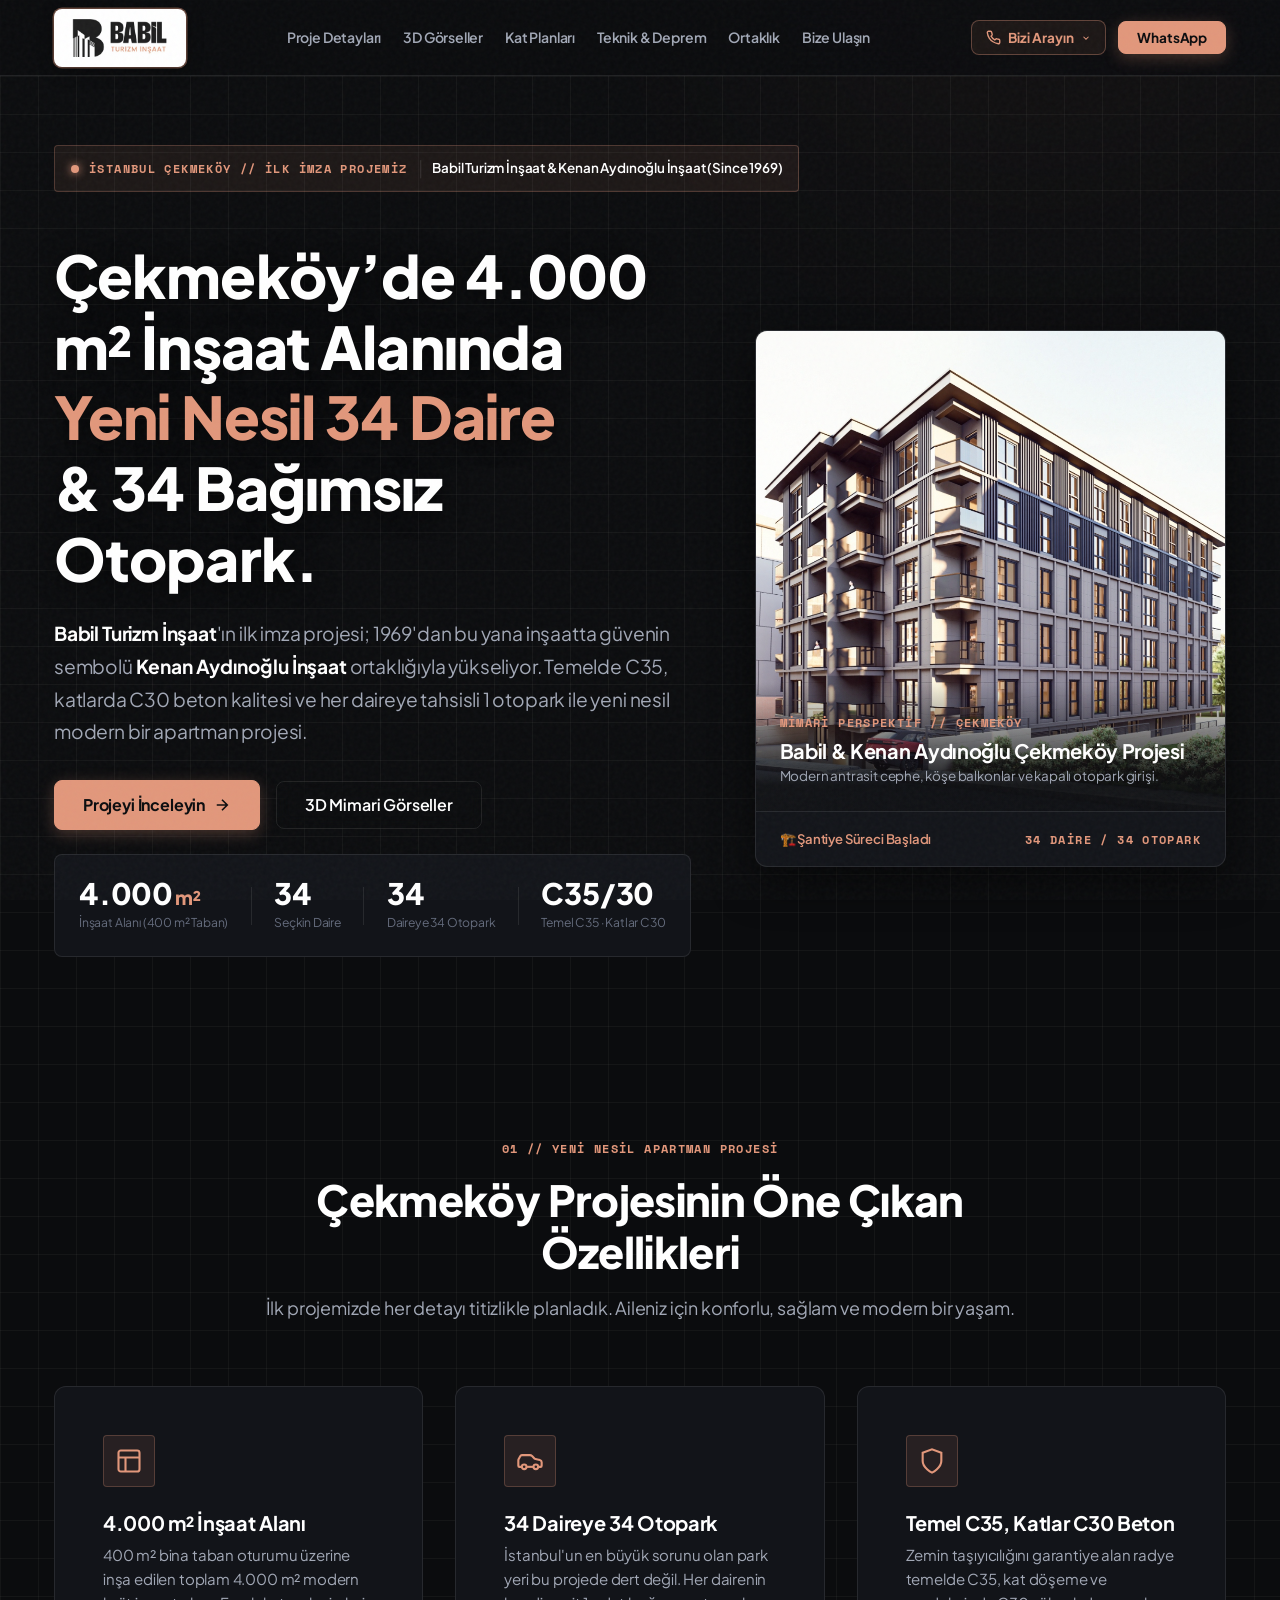
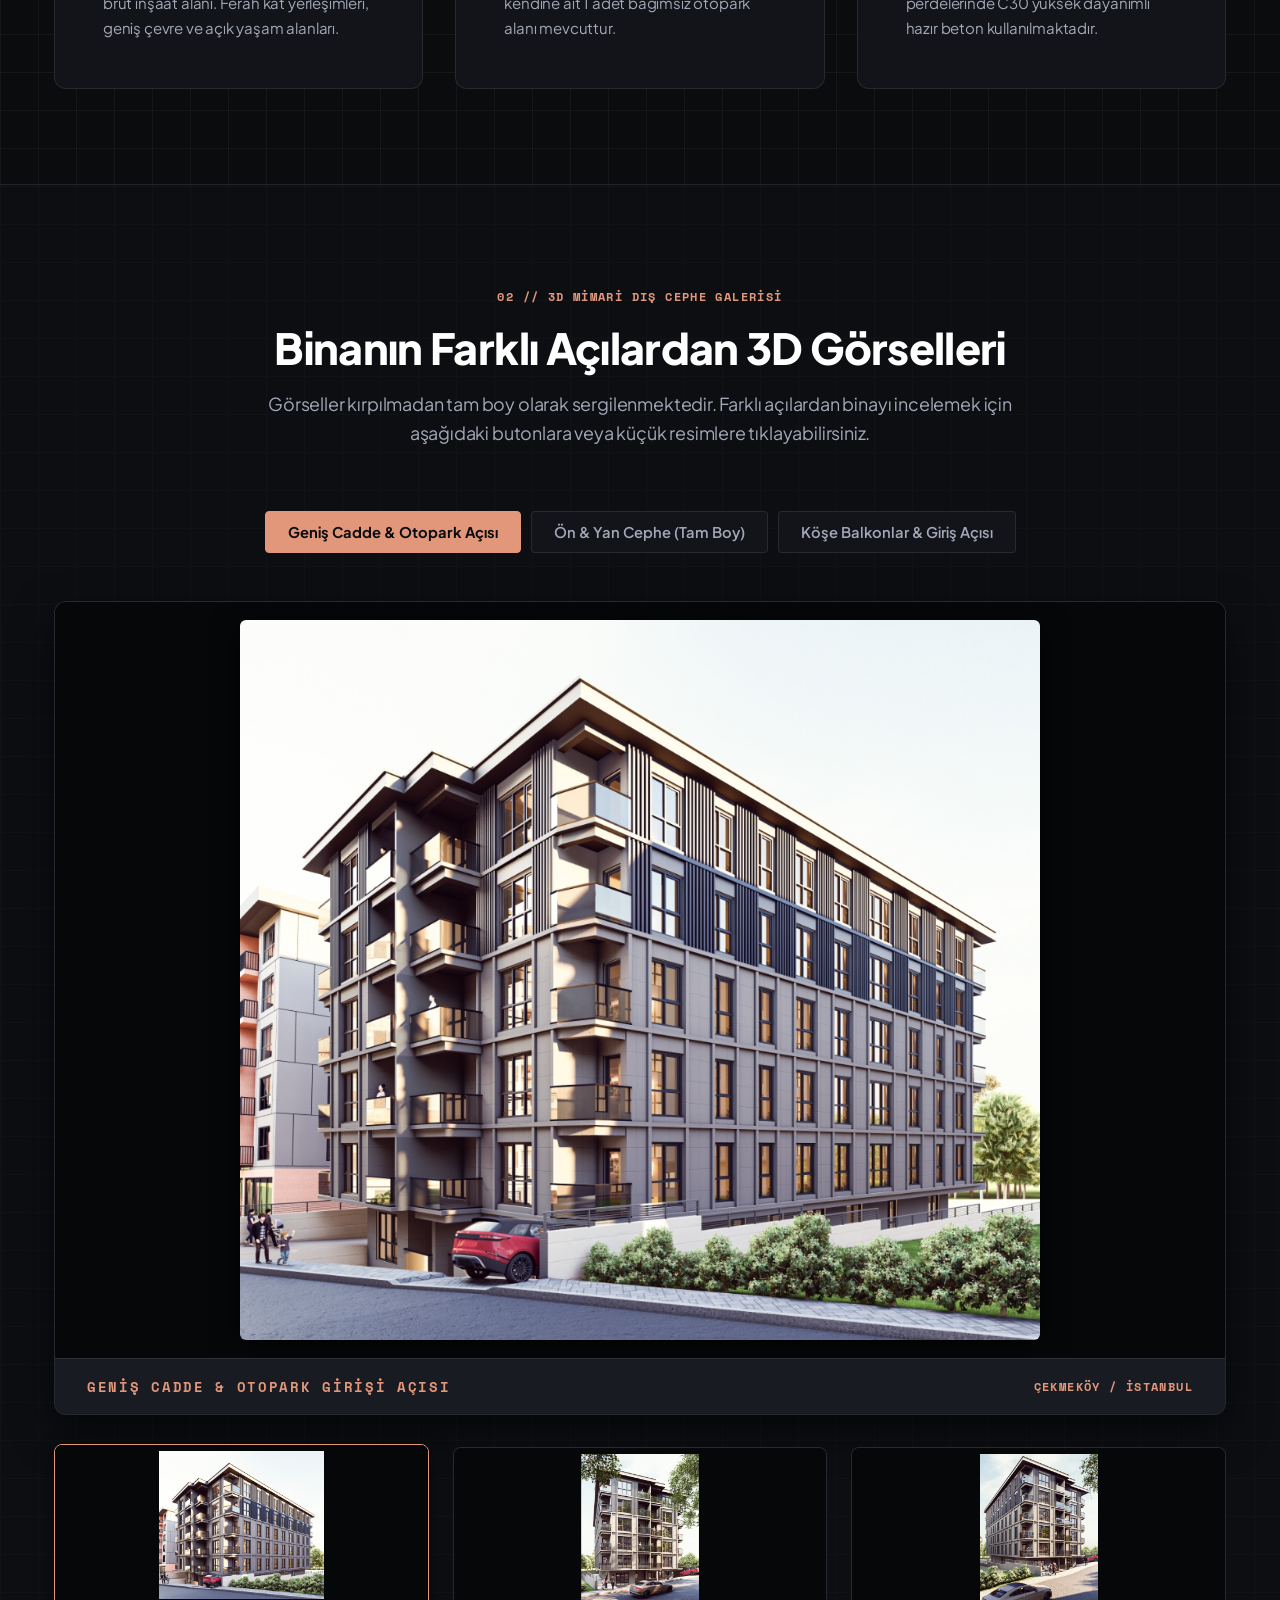
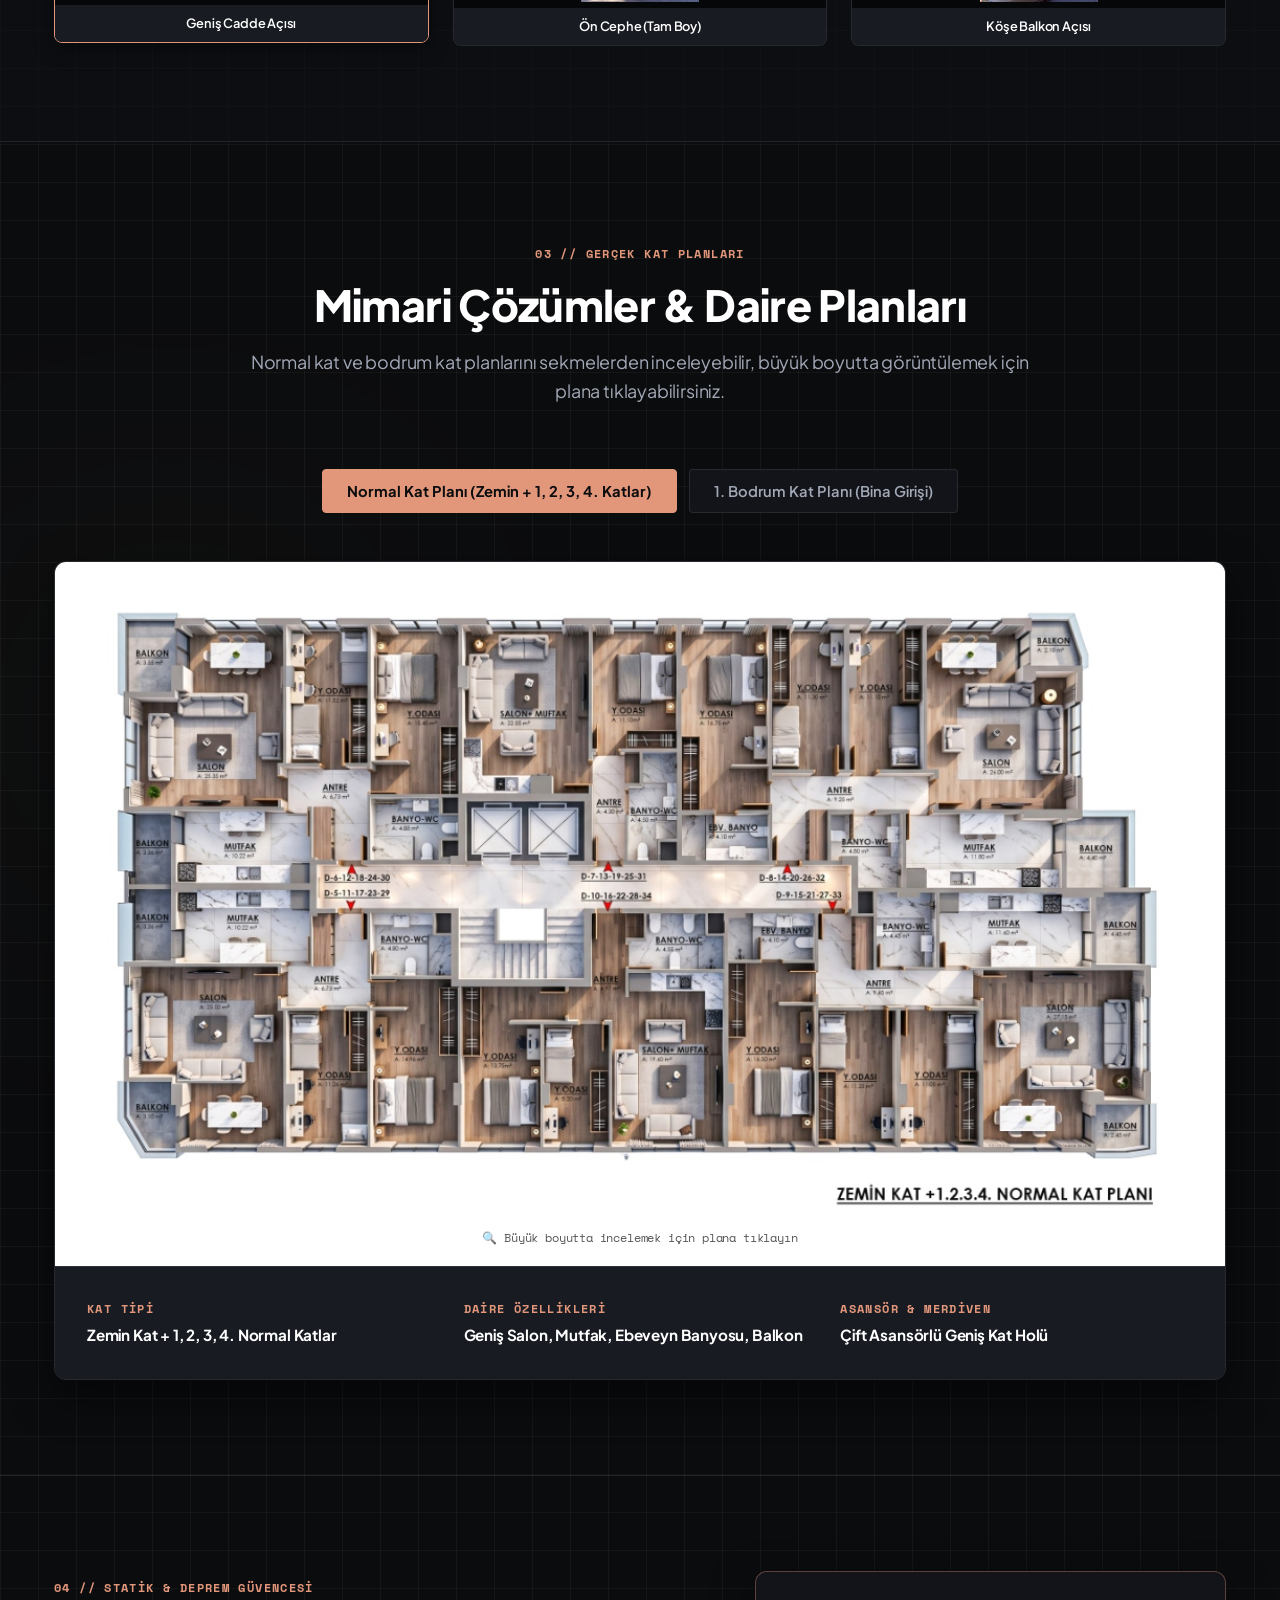
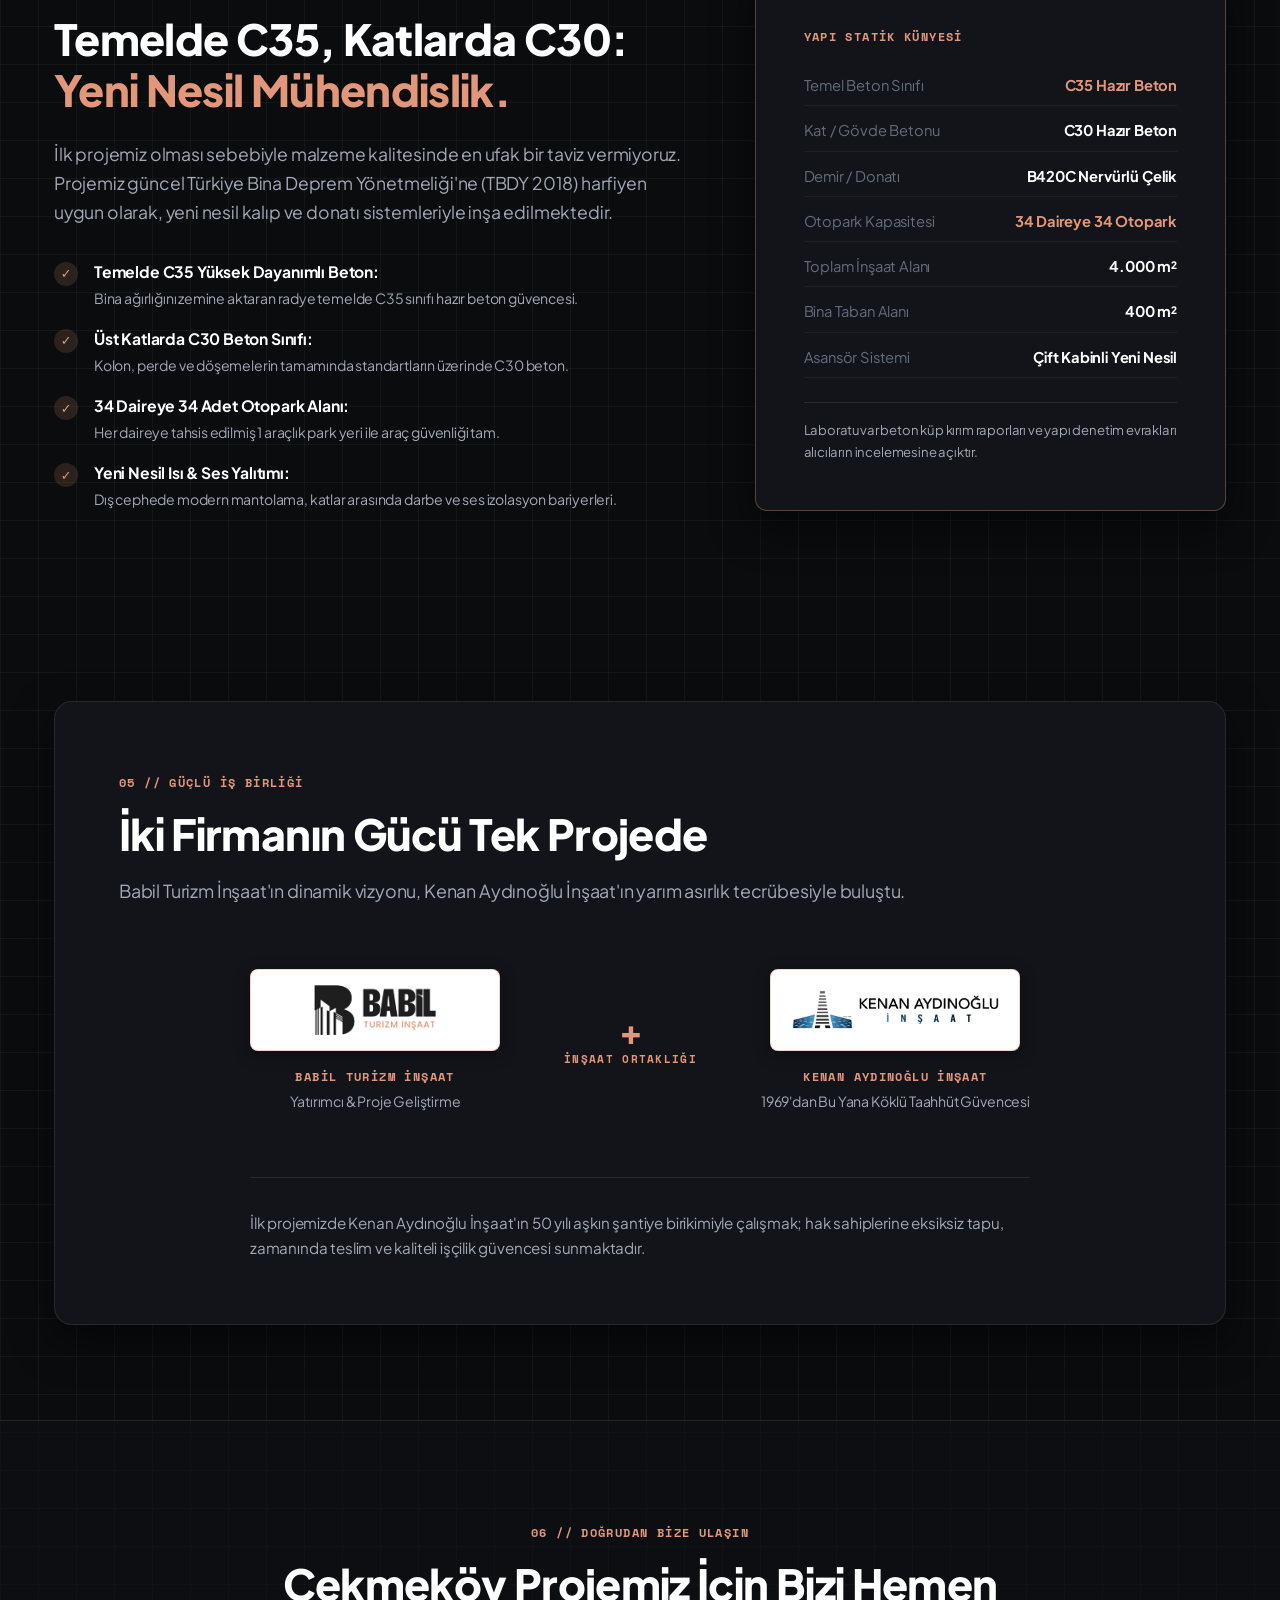
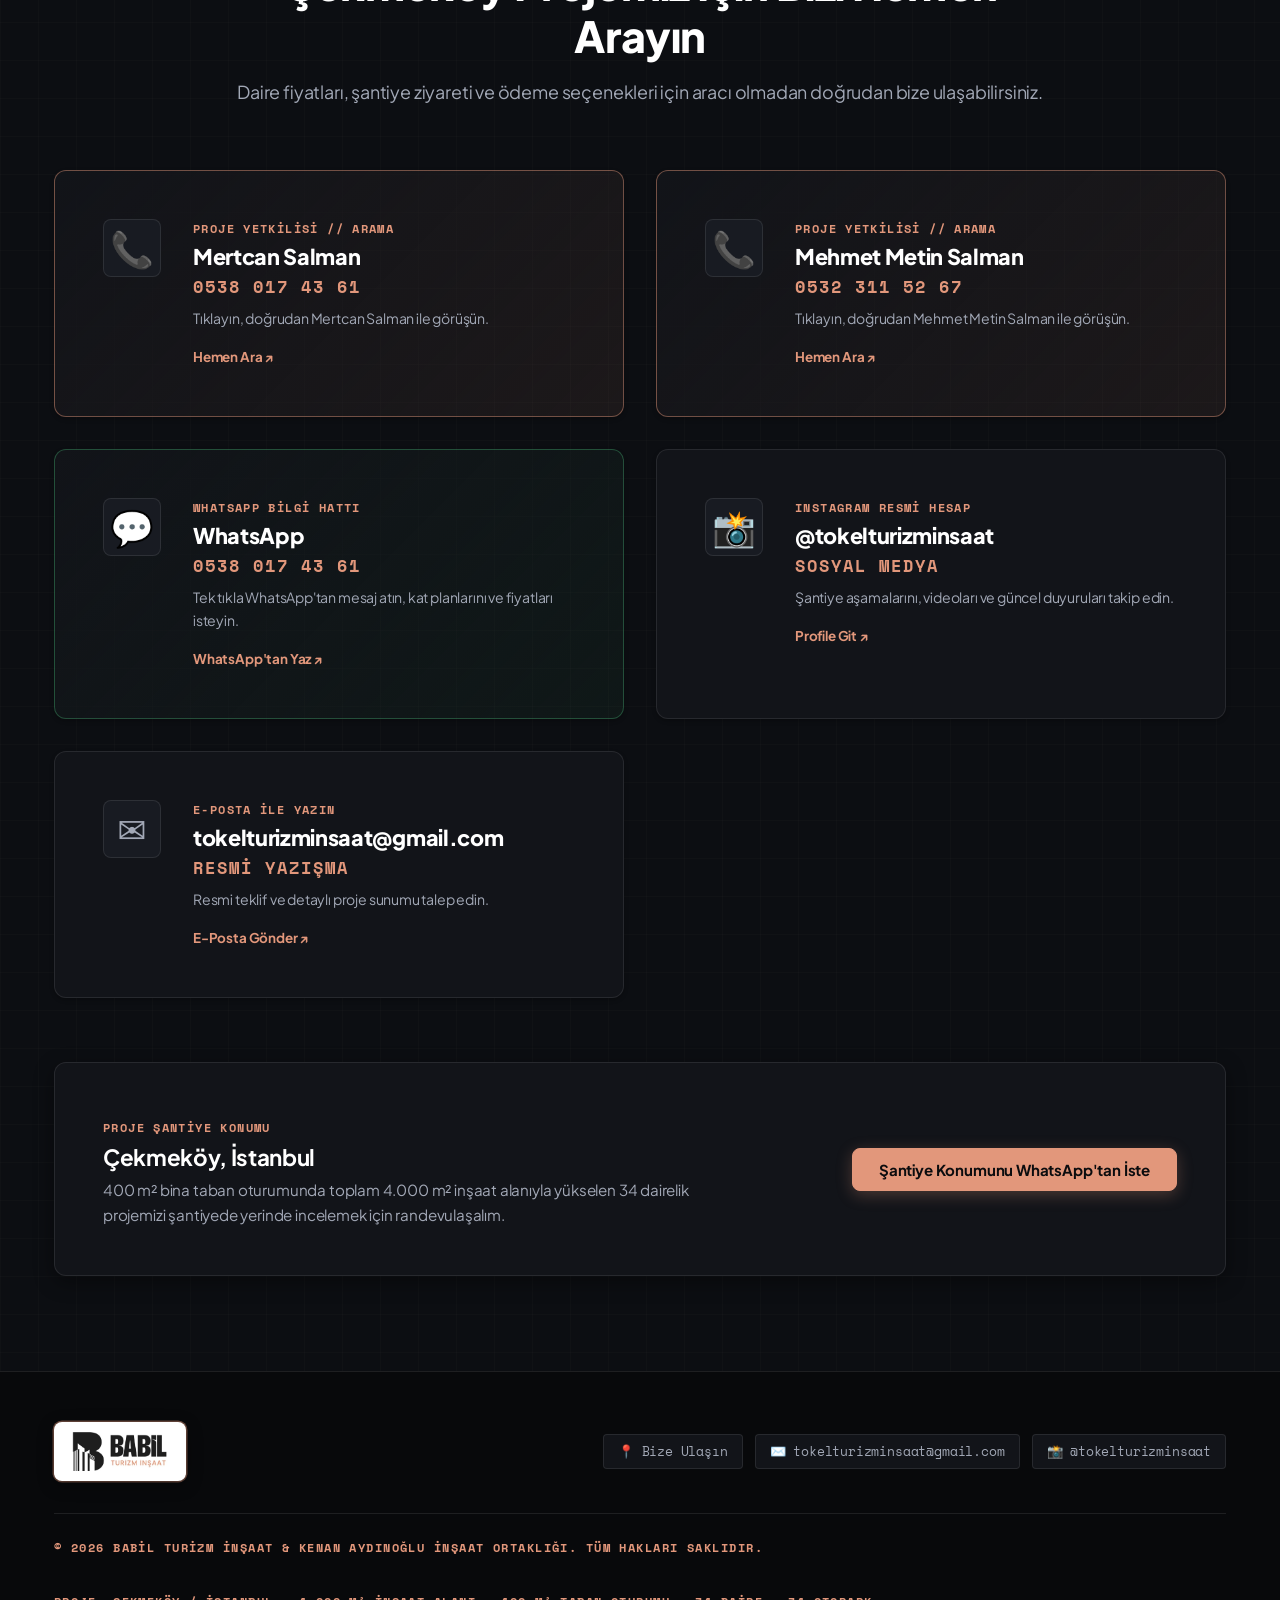
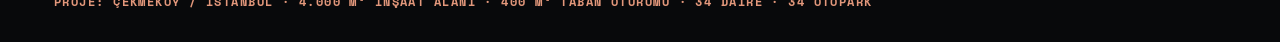
==== commit 3ce8b7ff: "Add files via upload" ====
--- a/index.html
+++ b/index.html
@@ -3,18 +3,143 @@
 <head>
   <meta charset="UTF-8">
   <meta name="viewport" content="width=device-width, initial-scale=1.0">
-  <title>BABİL Turizm İnşaat // Çekmeköy 34 Daire & 34 Otopark</title>
+  <title>Babil Turizm İnşaat | Çekmeköy 34 Daire & 34 Otopark Konut Projesi</title>
   <meta name="description" content="Babil Turizm İnşaat ve Kenan Aydınoğlu İnşaat ortaklığıyla Çekmeköy'de 4.000 m² inşaat alanında (400 m² taban oturumu) 34 yeni nesil daire ve 34 bağımsız otopark.">
+  <meta name="keywords" content="Babil Turizm İnşaat, Babil İnşaat, Mertcan Salman, Mehmet Metin Salman, Kenan Aydınoğlu İnşaat, Çekmeköy konut projesi, Çekmeköy satılık daire, Çekmeköy sıfır daire, Çekmeköy lüks daire, Çekmeköy otoparklı daire, C35 beton sağlam bina, İstanbul konut projeleri, Çekmeköy 34 daire projesi">
+  <meta name="author" content="Babil Turizm İnşaat">
+  <meta name="publisher" content="Babil Turizm İnşaat & Kenan Aydınoğlu İnşaat">
   <meta name="theme-color" content="#0b0c0e">
 
-  <!-- Open Graph -->
+  <!-- Indexing & Robots Directives -->
+  <meta name="robots" content="index, follow, max-image-preview:large, max-snippet:-1, max-video-preview:-1">
+  <meta name="googlebot" content="index, follow">
+
+  <!-- Canonical URL -->
+  <link rel="canonical" href="https://www.babilturizminsaat.com.tr/">
+
+  <!-- Geo Meta Tags (Local SEO İstanbul / Çekmeköy) -->
+  <meta name="geo.region" content="TR-34">
+  <meta name="geo.placename" content="Çekmeköy, İstanbul">
+  <meta name="geo.position" content="41.0351;29.1738">
+  <meta name="ICBM" content="41.0351, 29.1738">
+
+  <!-- Open Graph / Facebook -->
+  <meta property="og:type" content="website">
+  <meta property="og:url" content="https://www.babilturizminsaat.com.tr/">
+  <meta property="og:site_name" content="Babil Turizm İnşaat">
+  <meta property="og:locale" content="tr_TR">
   <meta property="og:title" content="Babil Turizm İnşaat — Çekmeköy 34 Daire & 34 Otopark">
   <meta property="og:description" content="Çekmeköy'de 4.000 m² inşaat alanı, 400 m² bina taban oturumu, 34 seçkin daire ve 34 otopark. Temelde C35, üst katlarda C30 beton kalitesi.">
-  <meta property="og:type" content="website">
-  <meta property="og:image" content="assets/cekmekoy-render-yan.jpg">
+  <meta property="og:image" content="https://www.babilturizminsaat.com.tr/assets/cekmekoy-render-yan.jpg">
+  <meta property="og:image:secure_url" content="https://www.babilturizminsaat.com.tr/assets/cekmekoy-render-yan.jpg">
+  <meta property="og:image:width" content="1200">
+  <meta property="og:image:height" content="800">
+  <meta property="og:image:alt" content="Babil Turizm İnşaat Çekmeköy 34 Daire Projesi 3D Render">
+
+  <!-- Twitter Cards -->
+  <meta name="twitter:card" content="summary_large_image">
+  <meta name="twitter:title" content="Babil Turizm İnşaat — Çekmeköy 34 Daire & 34 Otopark">
+  <meta name="twitter:description" content="Çekmeköy'de 4.000 m² inşaat alanında 34 yeni nesil daire ve 34 bağımsız otopark.">
+  <meta name="twitter:image" content="https://www.babilturizminsaat.com.tr/assets/cekmekoy-render-yan.jpg">
 
   <!-- Favicon -->
   <link rel="icon" type="image/png" href="assets/favicon.png">
+
+  <!-- Structured Data (JSON-LD) for Google Rich Snippets & Local Business -->
+  <script type="application/ld+json">
+  {
+    "@context": "https://schema.org",
+    "@graph": [
+      {
+        "@type": "GeneralContractor",
+        "@id": "https://www.babilturizminsaat.com.tr/#organization",
+        "name": "Babil Turizm İnşaat",
+        "legalName": "Babil Turizm İnşaat Sanayi ve Ticaret Limited Şirketi",
+        "url": "https://www.babilturizminsaat.com.tr/",
+        "logo": "https://www.babilturizminsaat.com.tr/assets/babil-logo-horizontal-white.png",
+        "image": "https://www.babilturizminsaat.com.tr/assets/cekmekoy-render-yan.jpg",
+        "description": "Babil Turizm İnşaat, modern mühendislik standartları, C35 beton güvencesi ve fonksiyonel mimariyle İstanbul Çekmeköy'de prestijli konut projeleri üretmektedir.",
+        "telephone": ["+905380174361", "+905323115267"],
+        "email": "tokelturizminsaat@gmail.com",
+        "address": {
+          "@type": "PostalAddress",
+          "addressLocality": "Çekmeköy",
+          "addressRegion": "İstanbul",
+          "addressCountry": "TR"
+        },
+        "founder": [
+          {
+            "@type": "Person",
+            "name": "Mertcan Salman",
+            "jobTitle": "Kurucu Ortak",
+            "telephone": "+905380174361"
+          },
+          {
+            "@type": "Person",
+            "name": "Mehmet Metin Salman",
+            "jobTitle": "Kurucu Ortak",
+            "telephone": "+905323115267"
+          }
+        ],
+        "knowsAbout": ["İnşaat Projeleri", "Konut Üretimi", "Kentsel Dönüşüm", "Statik Mühendislik"],
+        "sameAs": [
+          "https://instagram.com/tokelturizminsaat"
+        ]
+      },
+      {
+        "@type": "ApartmentComplex",
+        "@id": "https://www.babilturizminsaat.com.tr/#project",
+        "name": "Babil Çekmeköy 34 Daire & 34 Otopark Konut Projesi",
+        "description": "İstanbul Çekmeköy'de 4.000 m² toplam inşaat alanında, 400 m² bina taban oturumunda yükselen, 34 seçkin daire ve 34 bağımsız otoparka sahip yeni nesil apartman projesi. Babil Turizm İnşaat ve Kenan Aydınoğlu İnşaat (Since 1969) ortaklığı.",
+        "url": "https://www.babilturizminsaat.com.tr/#project",
+        "address": {
+          "@type": "PostalAddress",
+          "addressLocality": "Çekmeköy",
+          "addressRegion": "İstanbul",
+          "addressCountry": "TR"
+        },
+        "numberOfAccommodationUnits": 34,
+        "amenityFeature": [
+          {
+            "@type": "LocationFeatureSpecification",
+            "name": "Her Daireye 1 Bağımsız Otopark (34 Otopark)",
+            "value": true
+          },
+          {
+            "@type": "LocationFeatureSpecification",
+            "name": "C35 Temel ve C30 Kat Betonu",
+            "value": true
+          },
+          {
+            "@type": "LocationFeatureSpecification",
+            "name": "B420C Depreme Dayanıklı Nervürlü Çelik",
+            "value": true
+          },
+          {
+            "@type": "LocationFeatureSpecification",
+            "name": "Çift Kabinli Yeni Nesil Asansör",
+            "value": true
+          },
+          {
+            "@type": "LocationFeatureSpecification",
+            "name": "400 m² Taban Oturumu / Geniş Bahçe ve Açık Yaşam Alanı",
+            "value": true
+          }
+        ]
+      },
+      {
+        "@type": "WebSite",
+        "@id": "https://www.babilturizminsaat.com.tr/#website",
+        "url": "https://www.babilturizminsaat.com.tr/",
+        "name": "Babil Turizm İnşaat",
+        "publisher": {
+          "@id": "https://www.babilturizminsaat.com.tr/#organization"
+        },
+        "inLanguage": "tr-TR"
+      }
+    ]
+  }
+  </script>
 
   <!-- Google Fonts: Plus Jakarta Sans (Maksimum Okunabilirlik) + Space Mono (Teknik) -->
   <link rel="preconnect" href="https://fonts.googleapis.com">
@@ -309,19 +434,19 @@
         <div class="gallery-thumbs-grid animate-on-scroll">
           <div class="thumb-item active" data-img="assets/cekmekoy-render-yan.jpg" data-title="Geniş Cadde & Otopark Girişi Açısı">
             <div class="thumb-img-wrap">
-              <img src="assets/cekmekoy-render-yan.jpg" alt="Açı 1" loading="lazy">
+              <img src="assets/cekmekoy-render-yan.jpg" alt="Babil İnşaat Çekmeköy 34 Daire Projesi Cadde ve Otopark Giriş Cephesi Render" loading="lazy">
             </div>
             <span class="thumb-label">Geniş Cadde Açısı</span>
           </div>
           <div class="thumb-item" data-img="assets/cekmekoy-render-on.jpg" data-title="Ön & Yan Cephe Tam Boy Görünüm (Çatıdan Temele)">
             <div class="thumb-img-wrap">
-              <img src="assets/cekmekoy-render-on.jpg" alt="Açı 2" loading="lazy">
+              <img src="assets/cekmekoy-render-on.jpg" alt="Babil Çekmeköy Konut Projesi Ön ve Yan Cephe Tam Boy 3D Görsel" loading="lazy">
             </div>
             <span class="thumb-label">Ön Cephe (Tam Boy)</span>
           </div>
           <div class="thumb-item" data-img="assets/cekmekoy-bina-render.jpg" data-title="Köşe Balkonlar & Kat Hiyerarşisi Perspektifi">
             <div class="thumb-img-wrap">
-              <img src="assets/cekmekoy-bina-render.jpg" alt="Açı 3" loading="lazy">
+              <img src="assets/cekmekoy-bina-render.jpg" alt="Babil İnşaat Çekmeköy Modern Apartman Köşe Balkonlar ve Kat Detayı" loading="lazy">
             </div>
             <span class="thumb-label">Köşe Balkon Açısı</span>
           </div>
@@ -362,7 +487,7 @@
                 <a href="assets/normal-kat-plani.jpg" target="_blank" title="Büyütmek için tıklayın">
                   <img 
                     src="assets/normal-kat-plani.jpg" 
-                    alt="Çekmeköy Projesi Zemin Kat ve 1, 2, 3, 4. Normal Kat Planı" 
+                    alt="Babil Turizm İnşaat Çekmeköy 34 Daire Projesi Zemin ve Normal Kat Mimari Planı 2+1 ve 3+1 Daire Yerleşimi" 
                     class="plan-img"
                     width="1200" 
                     height="680"
@@ -395,7 +520,7 @@
                 <a href="assets/bodrum-kat-plani.jpg" target="_blank" title="Büyütmek için tıklayın">
                   <img 
                     src="assets/bodrum-kat-plani.jpg" 
-                    alt="Çekmeköy Projesi 1. Bodrum Kat Planı" 
+                    alt="Babil Turizm İnşaat Çekmeköy Projesi 1. Bodrum Kat 34 Bağımsız Kapalı Otopark ve Daire Planı" 
                     class="plan-img"
                     width="1200" 
                     height="680"
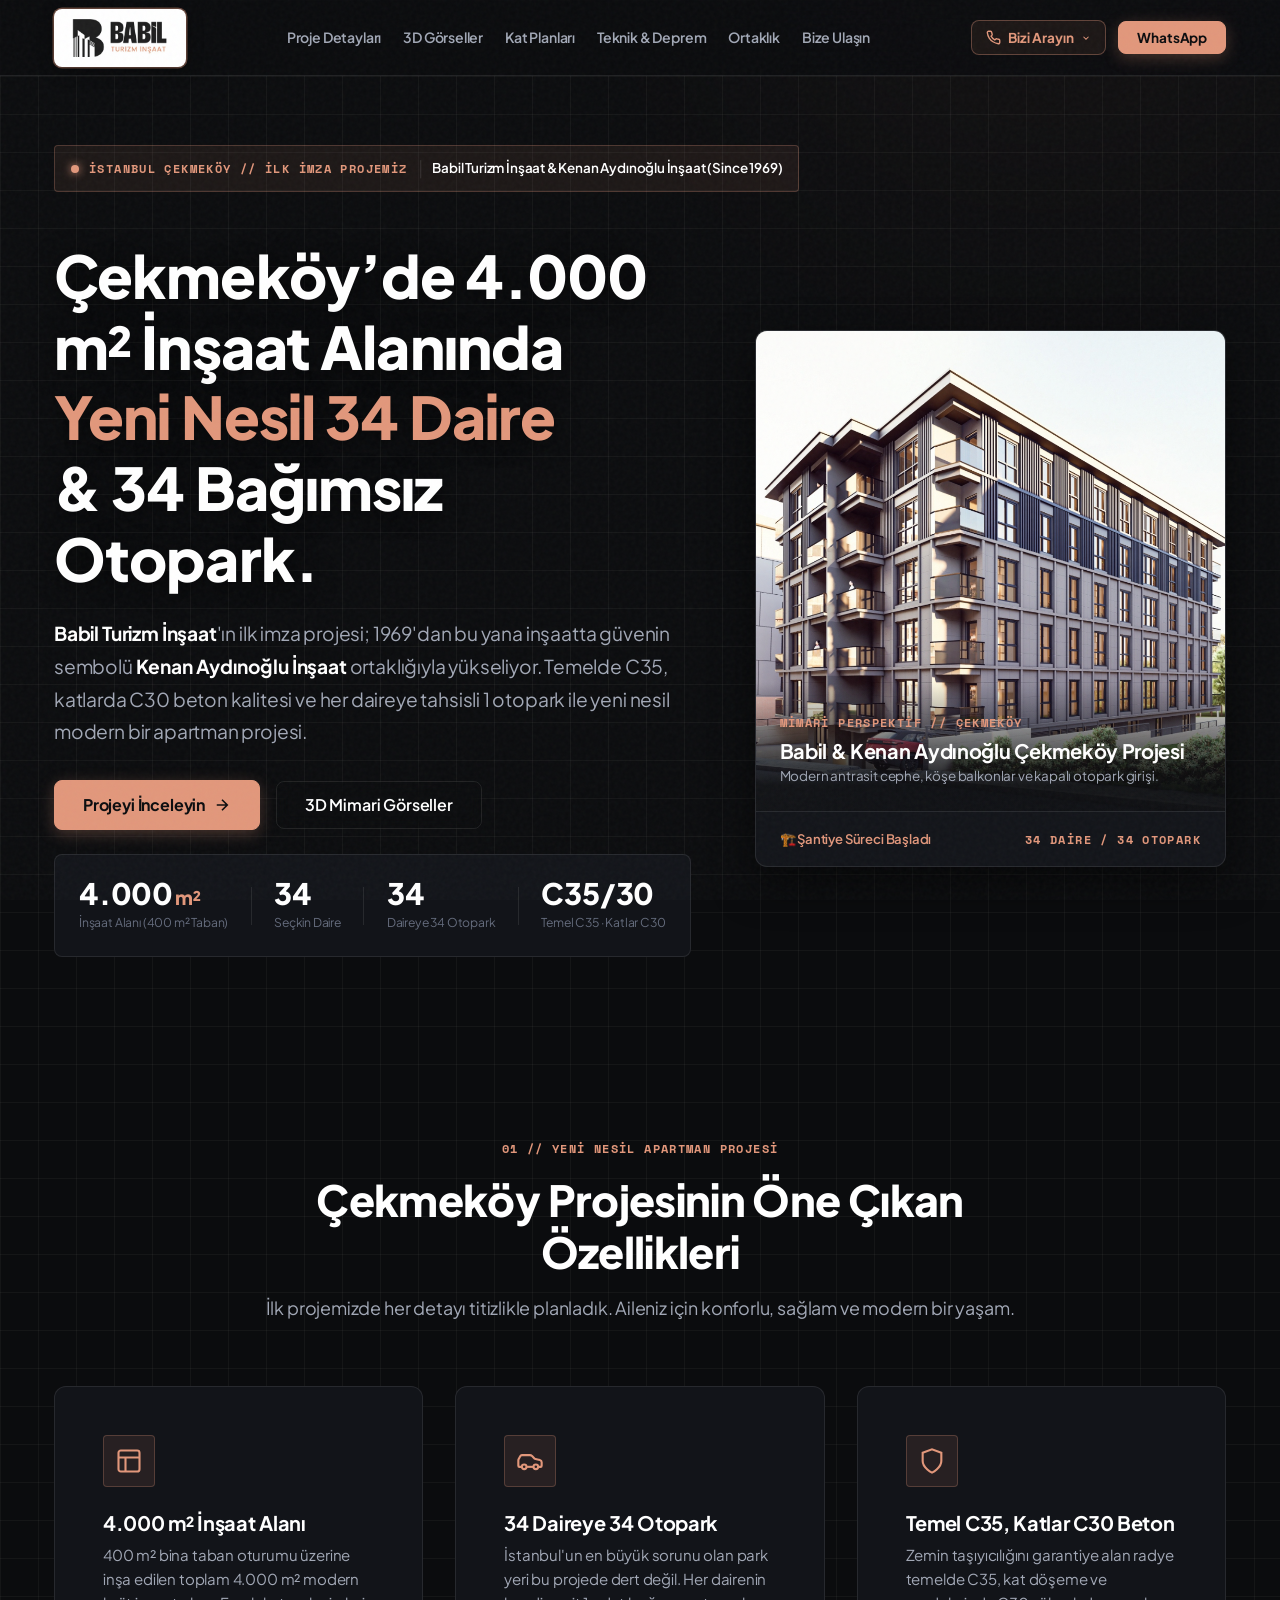
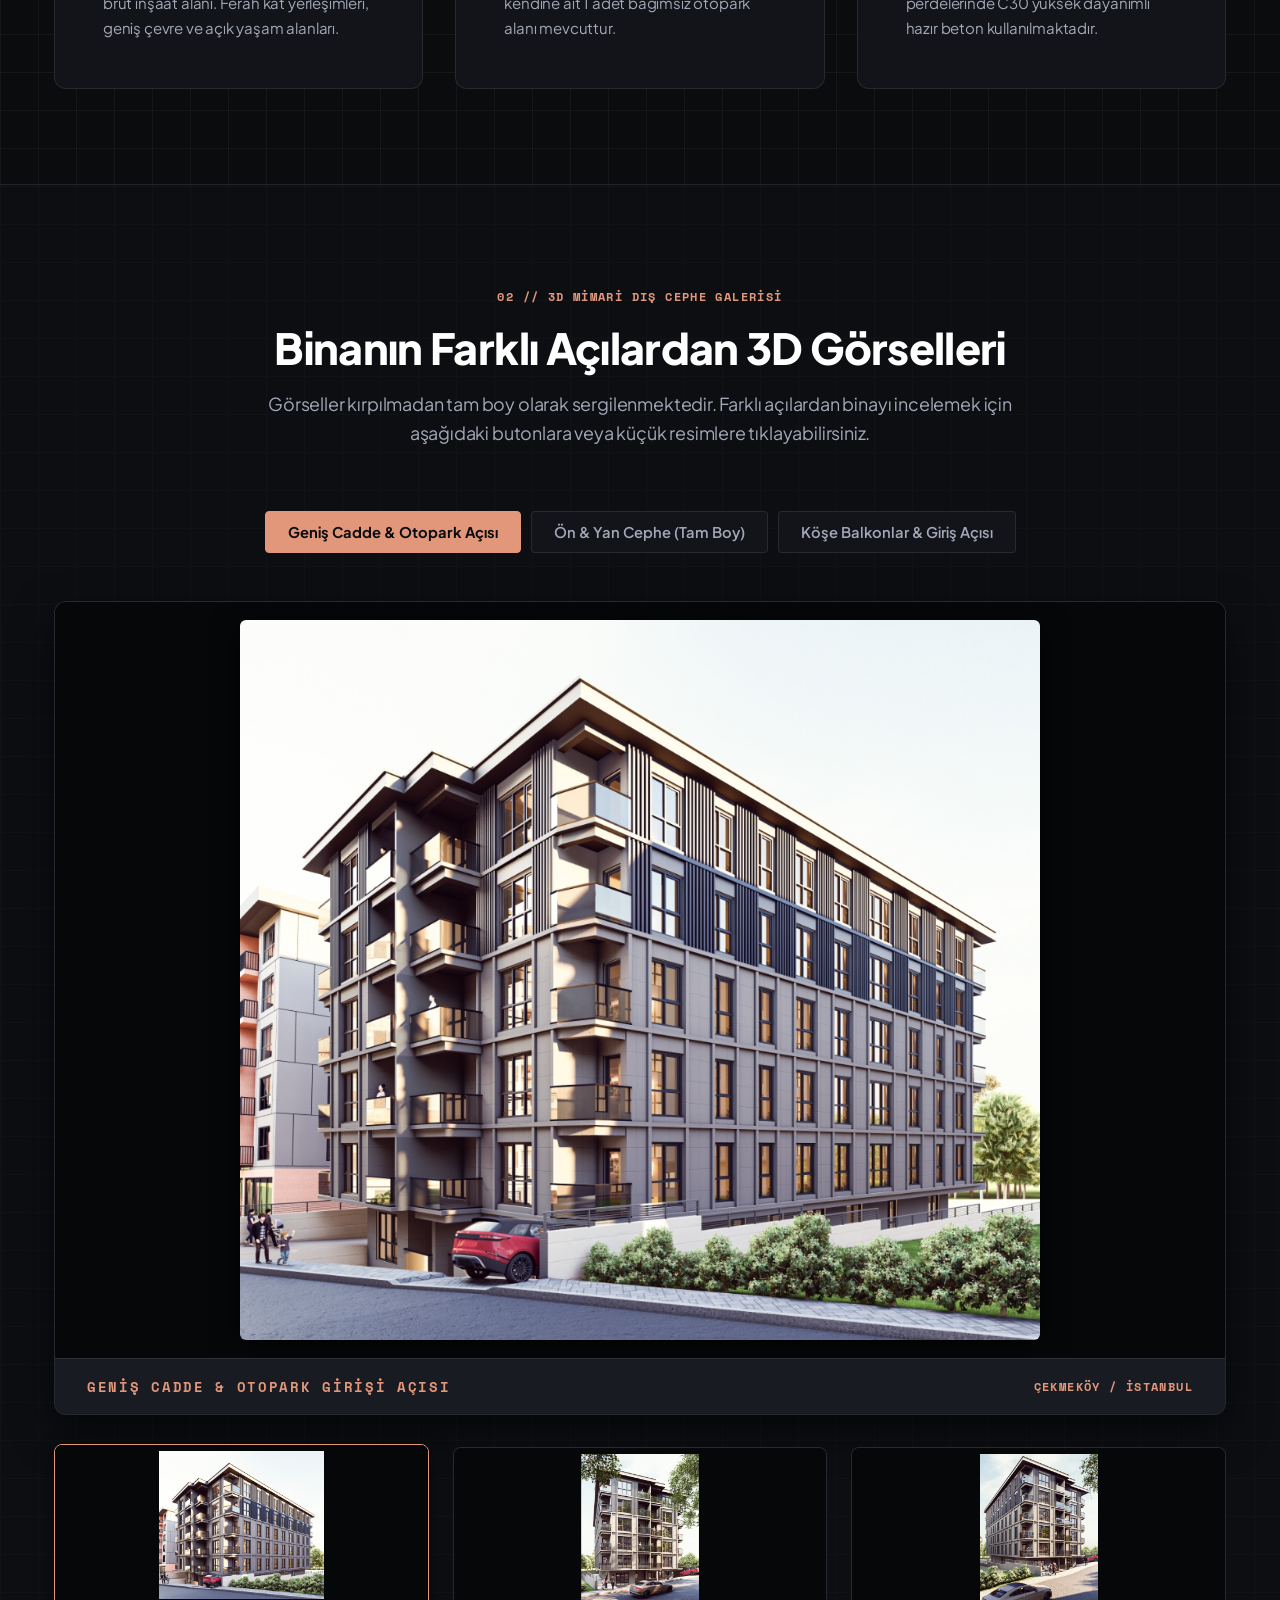
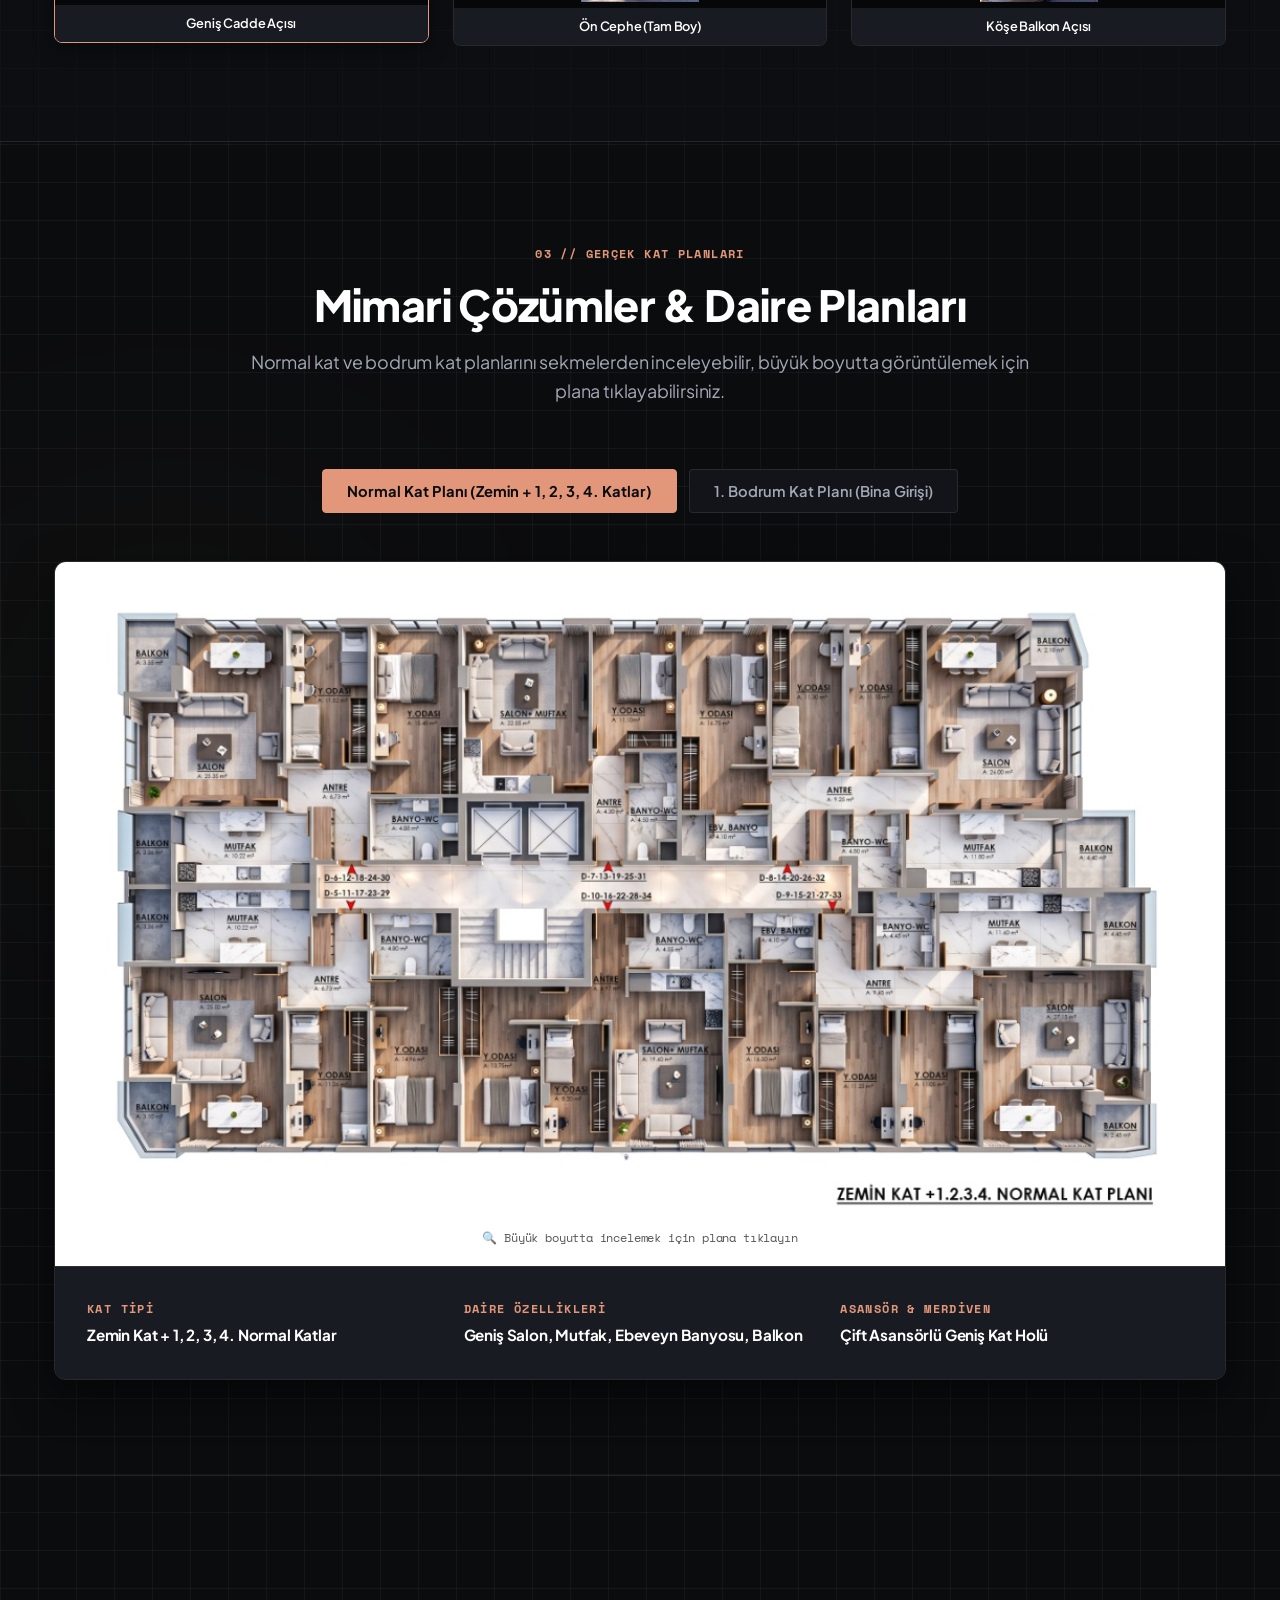
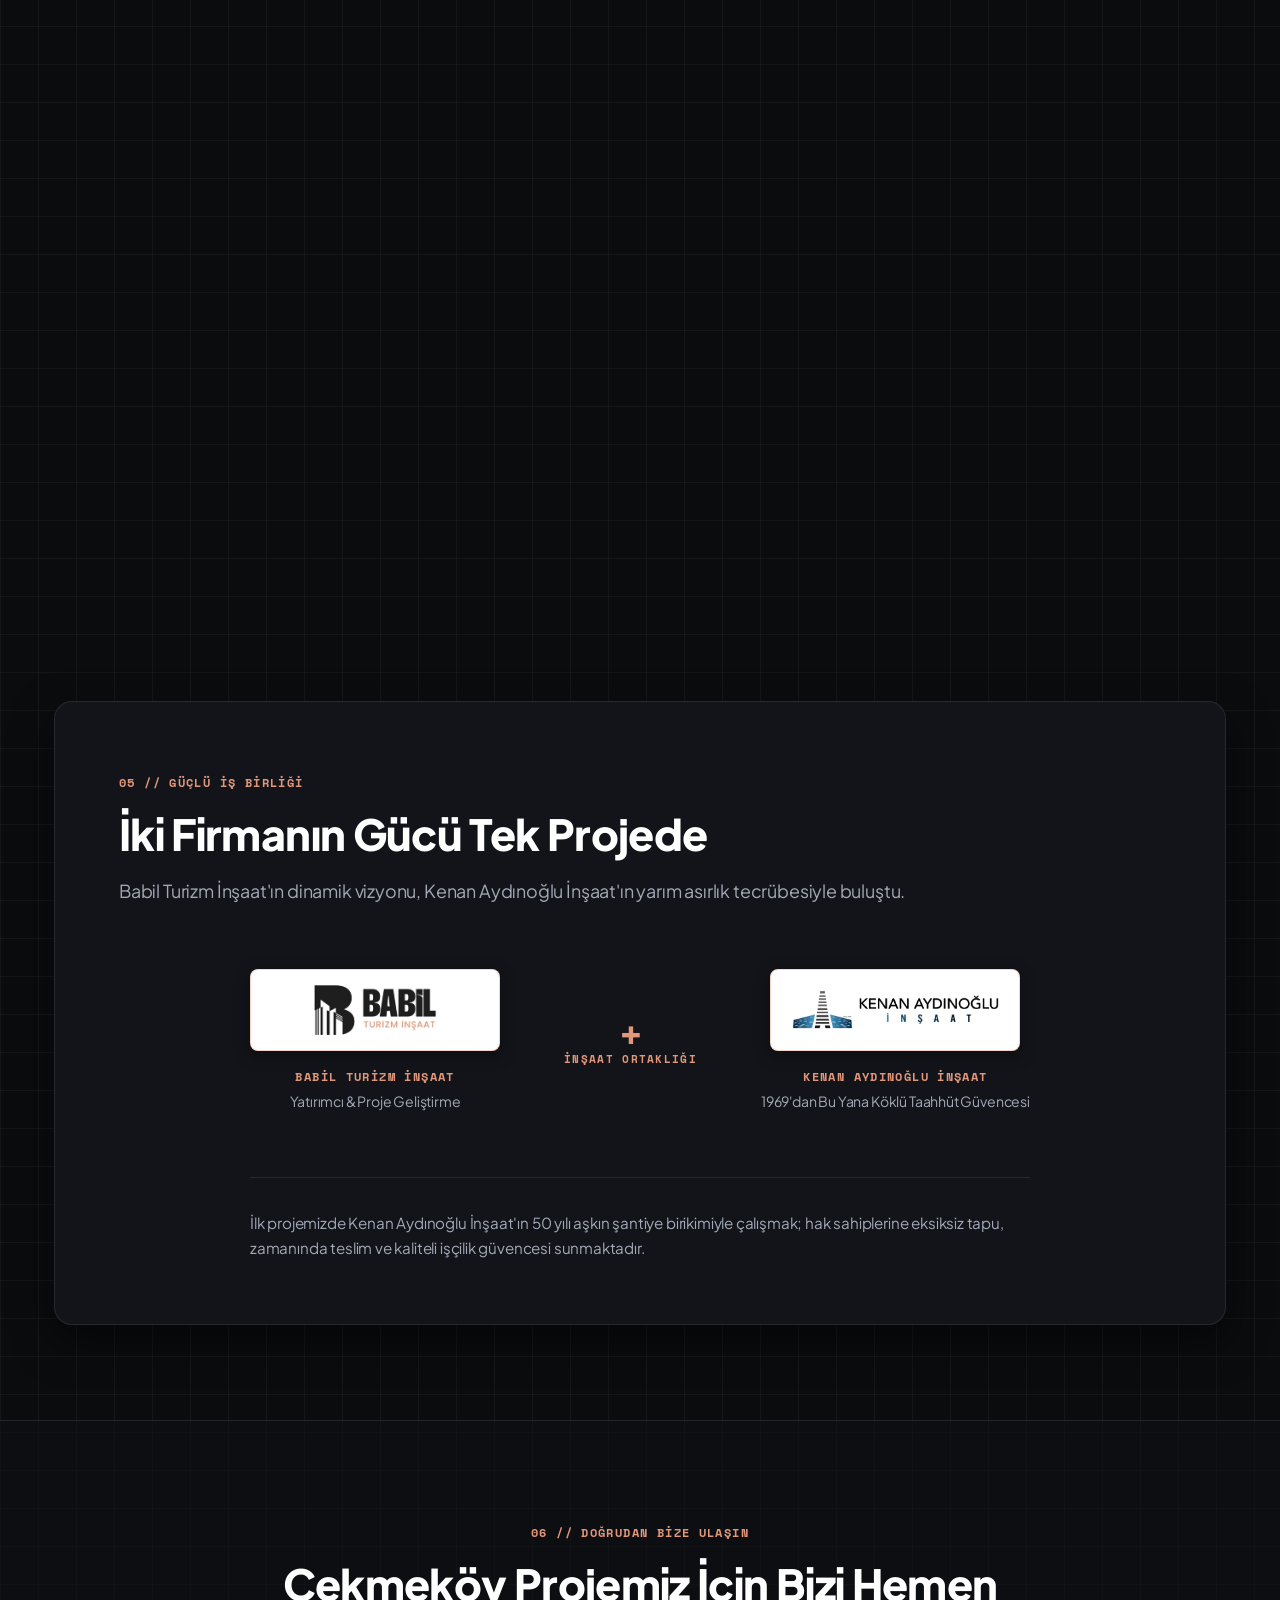
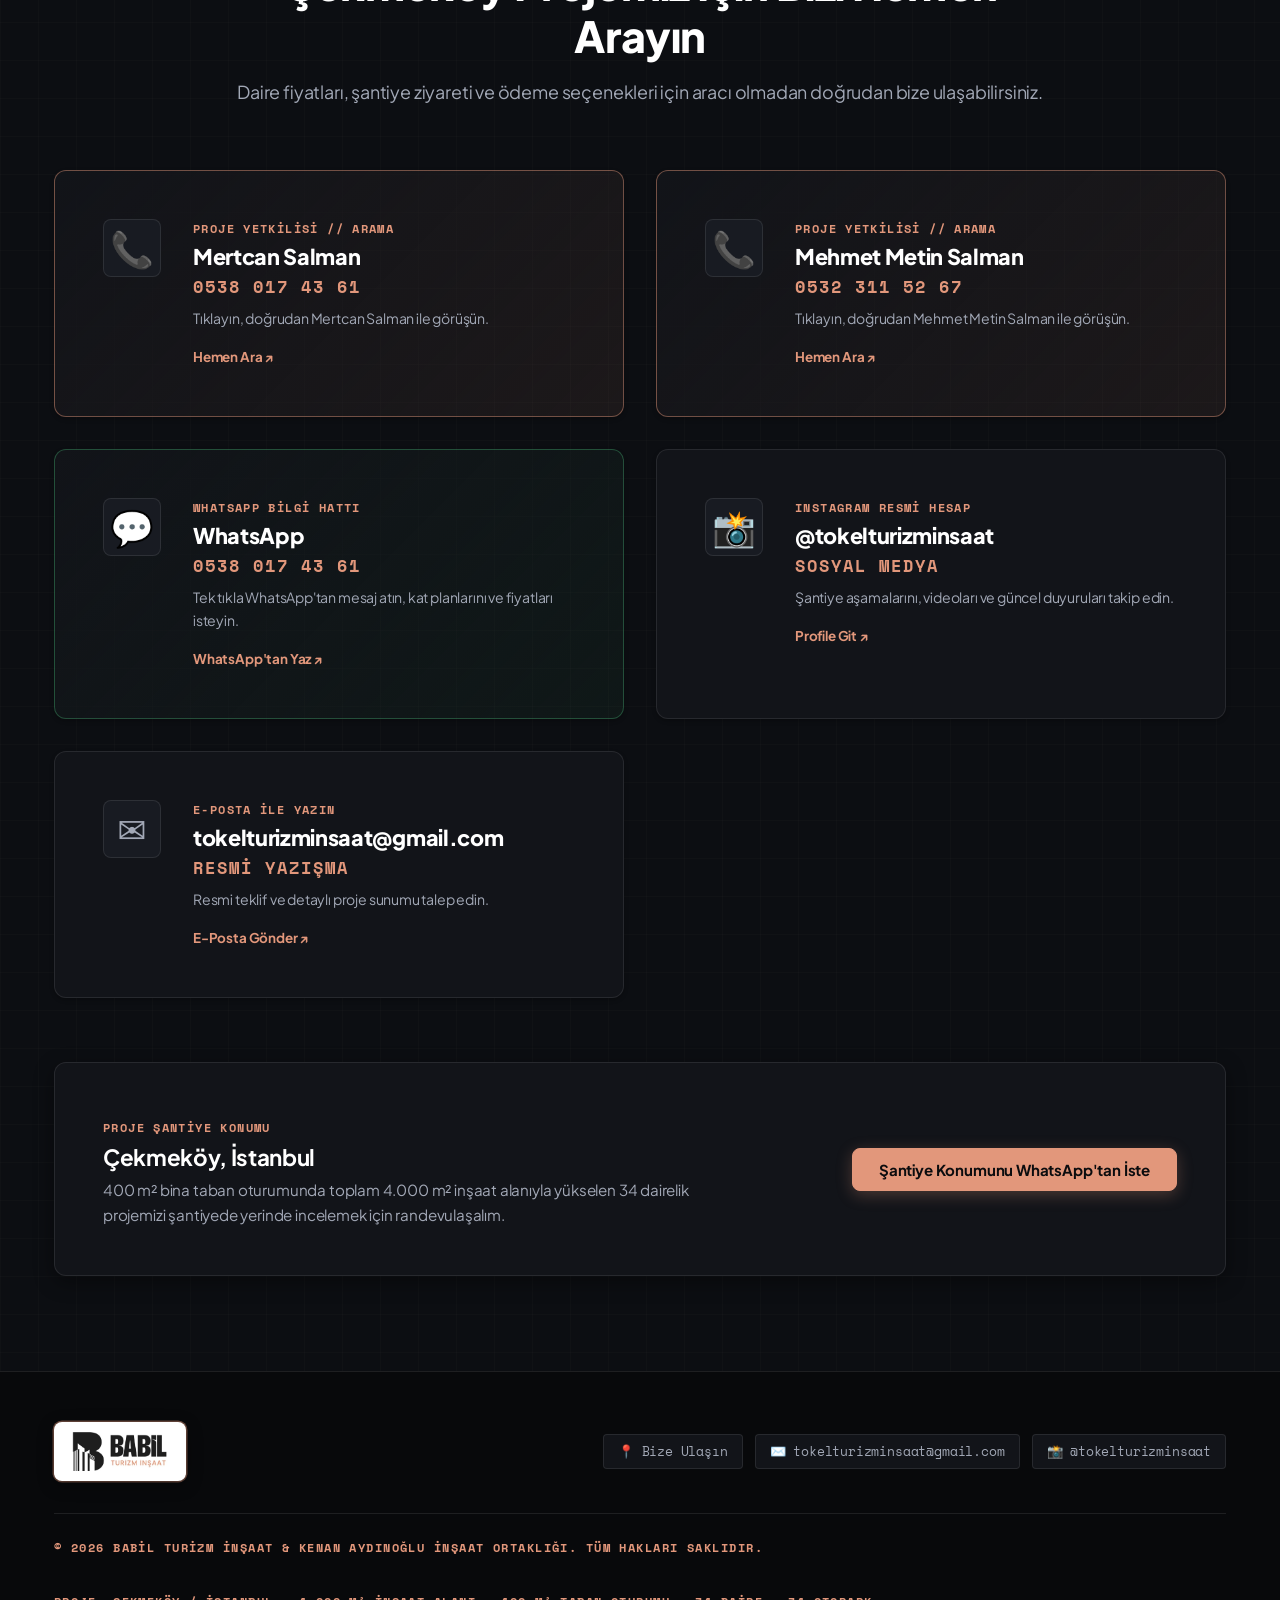
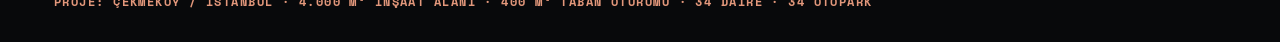
==== commit 646f739f: "Add files via upload" ====
--- a/index.html
+++ b/index.html
@@ -13,6 +13,7 @@
   <!-- Indexing & Robots Directives -->
   <meta name="robots" content="index, follow, max-image-preview:large, max-snippet:-1, max-video-preview:-1">
   <meta name="googlebot" content="index, follow">
+  <meta name="google-site-verification" content="r2T7cUXAghztirvoKURebWlkpS0l198qVTqfD2AzmgA">
 
   <!-- Canonical URL -->
   <link rel="canonical" href="https://www.babilturizminsaat.com.tr/">
@@ -182,7 +183,8 @@
         <div class="header-phone-menu-wrap" id="header-phone-wrap">
           <button class="header-phone-btn" id="header-phone-toggle" aria-expanded="false" aria-haspopup="true" title="İletişim Numaralarımız">
             <svg width="15" height="15" viewBox="0 0 24 24" fill="none" stroke="currentColor" stroke-width="2.2" aria-hidden="true"><path d="M22 16.92v3a2 2 0 0 1-2.18 2 19.79 19.79 0 0 1-8.63-3.07 19.5 19.5 0 0 1-6-6 19.79 19.79 0 0 1-3.07-8.67A2 2 0 0 1 4.11 2h3a2 2 0 0 1 2 1.72 12.84 12.84 0 0 0 .7 2.81 2 2 0 0 1-.45 2.11L8.09 9.91a16 16 0 0 0 6 6l1.27-1.27a2 2 0 0 1 2.11-.45 12.84 12.84 0 0 0 2.81.7A2 2 0 0 1 22 16.92z"></path></svg>
-            <span>Bizi Arayın</span>
+            <span class="btn-text-desktop">Bizi Arayın</span>
+            <span class="btn-text-mobile">Ara</span>
             <svg class="chevron-arrow" width="10" height="10" viewBox="0 0 24 24" fill="none" stroke="currentColor" stroke-width="2.5"><polyline points="6 9 12 15 18 9"></polyline></svg>
           </button>
           
@@ -239,8 +241,25 @@
       </nav>
 
       <div class="mobile-drawer-bottom">
+        <span class="mono-label text-terracotta" style="display:block; margin-bottom:8px; font-size:0.7rem;">DOĞRUDAN TELEFONLA ARAYIN:</span>
+        <div class="drawer-contact-list">
+          <a href="tel:05380174361" class="drawer-contact-item">
+            <span class="d-icon">📞</span>
+            <div class="d-info">
+              <span class="d-name">Mertcan Salman</span>
+              <span class="d-val">0538 017 43 61</span>
+            </div>
+          </a>
+          <a href="tel:05323115267" class="drawer-contact-item">
+            <span class="d-icon">📞</span>
+            <div class="d-info">
+              <span class="d-name">Mehmet Metin Salman</span>
+              <span class="d-val">0532 311 52 67</span>
+            </div>
+          </a>
+        </div>
         <a href="#contact" class="btn btn-primary btn-block">
-          Bize Ulaşın
+          Tüm İletişim Bilgileri
         </a>
       </div>
     </div>
@@ -264,8 +283,8 @@
           <div class="hero-left animate-on-scroll stagger-1">
             <!-- Kristal Netliğinde, Yüksek Okunabilirlikli Başlık -->
             <h1 class="hero-title">
-              Çekmeköy’de 4.000 m² İnşaat Alanında <br>
-              <span class="text-terracotta">Yeni Nesil 34 Daire</span> <br>
+              Çekmeköy’de 4.000 m² İnşaat Alanında <br class="desktop-br">
+              <span class="text-terracotta">Yeni Nesil 34 Daire</span> <br class="desktop-br">
               <span class="text-white">& 34 Bağımsız Otopark.</span>
             </h1>
 
--- a/styles.css
+++ b/styles.css
@@ -1648,10 +1648,20 @@
 .stagger-3 { transition-delay: 0.3s; }
 
 /* --------------------------------------------------------------------------
-   16. Responsive Medya Sorguları
+   16. Responsive Medya Sorguları & Mobil Kusursuzlaştırma
    -------------------------------------------------------------------------- */
+.desktop-br {
+  display: inline;
+}
+.btn-text-desktop {
+  display: inline;
+}
+.btn-text-mobile {
+  display: none;
+}
+
 @media (max-width: 1080px) {
-  .nav-links-desktop, .header-phone-btn {
+  .nav-links-desktop {
     display: none;
   }
   .mobile-toggle-btn {
@@ -1672,64 +1682,441 @@
 }
 
 @media (max-width: 768px) {
+  /* Performans: Mobilde kaydırma takılmasını önlemek için SVG noise katmanını gizle */
+  .grain-overlay::after {
+    display: none !important;
+  }
+
+  .container {
+    padding-left: 16px;
+    padding-right: 16px;
+  }
+
+  .desktop-br {
+    display: none;
+  }
+
+  .btn-text-desktop {
+    display: none;
+  }
+
+  .btn-text-mobile {
+    display: inline;
+  }
+
+  /* Header */
+  .site-header {
+    height: 64px;
+  }
+
   .brand-logo-frame {
-    padding: 4px 10px;
-  }
+    padding: 3px 8px;
+  }
+
   .brand-logo-img {
-    height: 38px;
-    max-width: 135px;
-  }
-  .site-header {
-    height: 70px;
-  }
+    height: 34px;
+    max-width: 105px;
+  }
+
+  .header-action-group {
+    gap: 8px;
+  }
+
+  .header-phone-btn {
+    display: inline-flex;
+    padding: 7px 11px;
+    font-size: 0.8rem;
+    gap: 5px;
+    border-radius: var(--radius-xs);
+  }
+
+  .header-phone-dropdown {
+    width: 250px;
+    max-width: calc(100vw - 20px);
+    right: 0;
+  }
+
+  .btn-sm {
+    padding: 7px 12px;
+    font-size: 0.82rem;
+  }
+
+  .mobile-toggle-btn {
+    padding: 7px 8px;
+  }
+
+  /* Sections */
   .section {
-    padding: 60px 0;
-  }
-  .grid-2, .grid-3 {
-    grid-template-columns: 1fr;
-  }
+    padding: 50px 0;
+  }
+
+  /* Hero Section */
+  .hero-section {
+    padding-top: 86px;
+    padding-bottom: 40px;
+  }
+
+  .hero-partnership-badge {
+    margin-bottom: 18px;
+    padding: 8px 12px;
+    gap: 6px;
+    border-radius: var(--radius-xs);
+  }
+
+  .badge-sep {
+    display: none;
+  }
+
+  .hero-partnership-badge .partner-text {
+    font-size: 0.78rem;
+    width: 100%;
+    margin-top: 2px;
+    line-height: 1.35;
+  }
+
+  .hero-title {
+    font-size: clamp(1.75rem, 6vw + 0.3rem, 2.45rem);
+    line-height: 1.25;
+    margin-bottom: 14px;
+  }
+
+  .hero-subtext {
+    font-size: 0.96rem;
+    line-height: 1.6;
+    margin-bottom: 20px;
+  }
+
+  .hero-cta-buttons {
+    flex-direction: column;
+    width: 100%;
+    gap: 10px;
+    margin-bottom: 22px;
+  }
+
+  .hero-cta-buttons .btn {
+    width: 100%;
+    justify-content: center;
+    padding: 13px 20px;
+    font-size: 0.95rem;
+  }
+
+  /* Hero Facts Bar */
   .project-facts-bar {
     display: grid;
     grid-template-columns: 1fr 1fr;
-    gap: var(--space-md);
-  }
+    gap: 8px;
+    padding: 10px;
+    margin-top: 10px;
+  }
+
   .fact-divider {
     display: none;
   }
+
+  .fact-cell {
+    padding: 10px 12px;
+    background: rgba(255, 255, 255, 0.035);
+    border: 1px solid rgba(255, 255, 255, 0.07);
+    border-radius: var(--radius-sm);
+  }
+
+  .fact-num {
+    font-size: 1.45rem;
+  }
+
+  .fact-label {
+    font-size: 0.72rem;
+    line-height: 1.35;
+  }
+
+  /* Hero Visual Image */
   .visual-img-wrap {
-    height: 380px;
-  }
+    height: auto;
+    aspect-ratio: 16 / 10;
+    min-height: 220px;
+  }
+
+  .project-main-img {
+    object-fit: cover;
+  }
+
+  .visual-tag-overlay {
+    padding: 12px 14px;
+  }
+
+  .visual-title {
+    font-size: 1.15rem;
+  }
+
+  /* Grid Layouts & Cards */
+  .grid-2, .grid-3 {
+    grid-template-columns: 1fr;
+    gap: 16px;
+  }
+
+  .card {
+    padding: 22px 18px;
+  }
+
+  .card-icon {
+    width: 48px;
+    height: 48px;
+    margin-bottom: 14px;
+  }
+
+  .card-title {
+    font-size: 1.2rem;
+    margin-bottom: 8px;
+  }
+
+  .card-text {
+    font-size: 0.92rem;
+    line-height: 1.6;
+  }
+
+  /* 3D Gallery Viewer */
   .gallery-img-container {
-    min-height: 340px;
-    padding: 10px;
-  }
+    min-height: 200px;
+    max-height: 310px;
+    padding: 6px;
+  }
+
   .gallery-thumbs-grid {
-    grid-template-columns: 1fr;
-  }
+    grid-template-columns: repeat(3, 1fr);
+    gap: 8px;
+    margin-top: 10px;
+  }
+
   .thumb-img-wrap {
-    height: 120px;
-  }
+    height: 60px;
+  }
+
+  .thumb-label {
+    font-size: 0.65rem;
+    padding: 5px 2px;
+    text-align: center;
+    white-space: nowrap;
+    overflow: hidden;
+    text-overflow: ellipsis;
+  }
+
+  .gallery-footer-bar {
+    padding: 8px 12px;
+    flex-direction: column;
+    align-items: flex-start;
+    gap: 4px;
+  }
+
+  /* Floor Plans */
+  .plans-switcher-bar {
+    display: flex;
+    flex-direction: column;
+    width: 100%;
+    gap: 8px;
+    margin-bottom: 18px;
+  }
+
+  .plan-tab-btn {
+    width: 100%;
+    padding: 11px 14px;
+    text-align: left;
+    display: flex;
+    align-items: center;
+    gap: 8px;
+    flex-wrap: wrap;
+  }
+
+  .tab-badge {
+    padding: 2px 7px;
+    font-size: 0.72rem;
+  }
+
+  .tab-text {
+    font-size: 0.88rem;
+    font-weight: 700;
+  }
+
+  .tab-sub {
+    font-size: 0.75rem;
+    opacity: 0.85;
+  }
+
+  .plan-media-frame {
+    padding: 8px;
+  }
+
   .plan-specs-bar {
     grid-template-columns: 1fr;
-  }
+    padding: 16px;
+    gap: 12px;
+  }
+
+  .spec-col strong {
+    font-size: 0.88rem;
+  }
+
+  /* Engineering Specs Box */
+  .tech-spec-box {
+    padding: 20px 16px;
+  }
+
+  .t-row {
+    padding: 8px 0;
+    font-size: 0.88rem;
+    flex-wrap: wrap;
+    gap: 4px;
+  }
+
+  .t-k {
+    font-size: 0.82rem;
+  }
+
+  .t-v {
+    font-size: 0.92rem;
+    text-align: right;
+  }
+
+  /* Partnership Section */
+  .partnership-wrapper {
+    padding: 24px 16px;
+  }
+
   .dual-logos-box {
-    gap: var(--space-xl);
-  }
+    flex-direction: column;
+    gap: 16px;
+    margin: 24px 0;
+  }
+
+  .partner-logo-item {
+    max-width: 100%;
+    width: 100%;
+  }
+
+  .partner-img-frame {
+    width: 100%;
+    max-width: 260px;
+    justify-content: center;
+  }
+
+  .partner-plus {
+    font-size: 1.5rem;
+    margin: 2px 0;
+  }
+
+  .partner-name {
+    font-size: 1.15rem;
+  }
+
+  .partner-role {
+    font-size: 0.82rem;
+  }
+
+  /* Contact Section */
   .action-card {
-    flex-direction: column;
-    gap: var(--space-md);
-  }
+    padding: 18px 16px;
+    gap: 14px;
+    flex-direction: row;
+    align-items: flex-start;
+  }
+
+  .action-icon {
+    width: 44px;
+    height: 44px;
+    font-size: 1.5rem;
+    flex-shrink: 0;
+  }
+
+  .action-details {
+    flex: 1;
+    min-width: 0;
+  }
+
+  .action-main-val {
+    font-size: 1.15rem;
+  }
+
+  .action-phone-sub {
+    font-size: 0.88rem;
+  }
+
+  .action-desc {
+    font-size: 0.85rem;
+    margin: 4px 0 8px;
+    line-height: 1.45;
+  }
+
+  .action-btn-pill {
+    font-size: 0.78rem;
+    padding: 4px 10px;
+  }
+
+  /* Location Banner */
+  .project-location-banner {
+    padding: 20px 16px;
+  }
+
   .loc-banner-inner {
     flex-direction: column;
     align-items: flex-start;
-  }
+    gap: 16px;
+  }
+
+  .loc-title {
+    font-size: 1.25rem;
+  }
+
+  .loc-desc {
+    font-size: 0.9rem;
+    line-height: 1.55;
+  }
+
+  .loc-btn-wrap {
+    width: 100%;
+  }
+
+  .loc-btn-wrap .btn {
+    width: 100%;
+    justify-content: center;
+    font-size: 0.9rem;
+  }
+
+  /* Footer */
+  .site-footer {
+    padding: 40px 0 24px;
+  }
+
   .footer-top-row {
     flex-direction: column;
     align-items: flex-start;
-  }
+    gap: 16px;
+  }
+
+  .footer-contact-chips {
+    flex-direction: column;
+    align-items: stretch;
+    width: 100%;
+    gap: 8px;
+  }
+
+  .f-chip {
+    font-size: 0.78rem;
+    padding: 8px 12px;
+    max-width: 100%;
+    word-break: break-all;
+    text-align: center;
+  }
+
   .footer-bottom-row {
     flex-direction: column;
     align-items: flex-start;
+    gap: 10px;
+    margin-top: 24px;
+    padding-top: 20px;
+  }
+
+  .copyright, .footer-location {
+    font-size: 0.68rem;
+    line-height: 1.45;
   }
 }
 
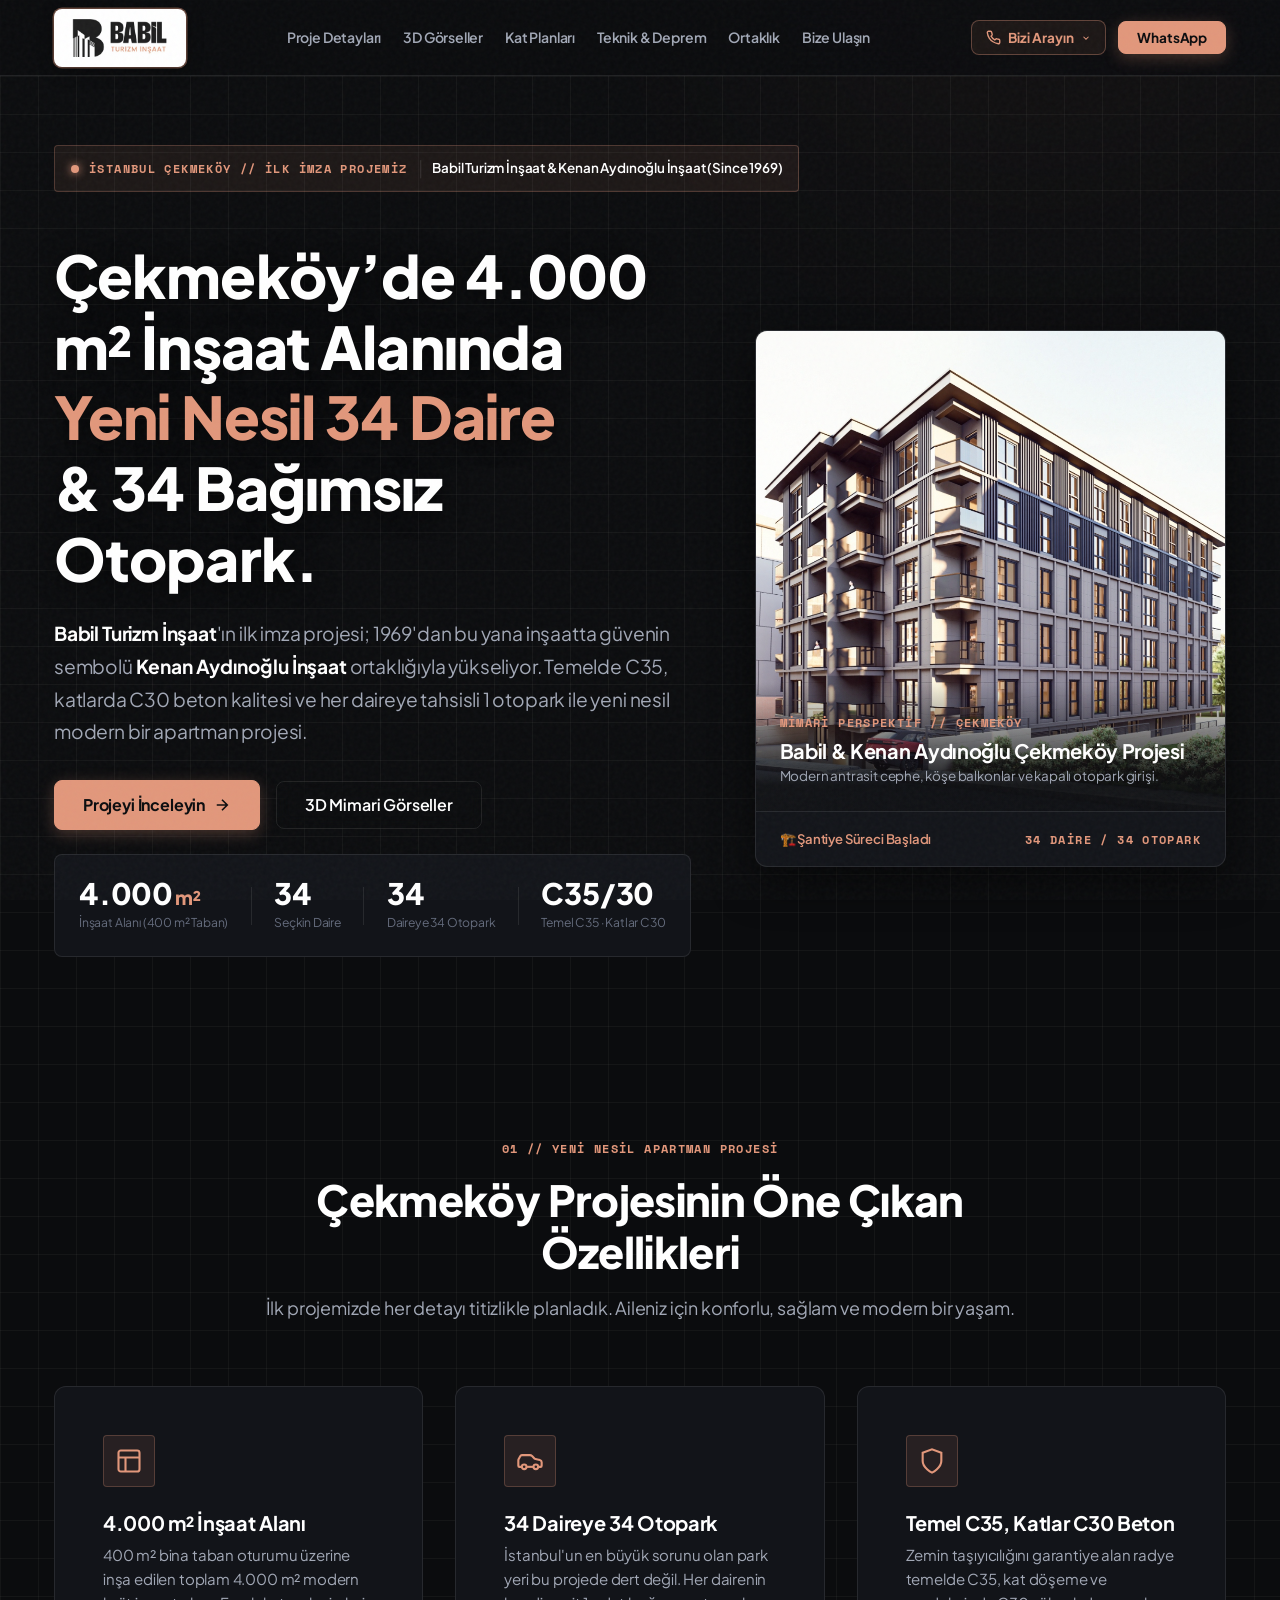
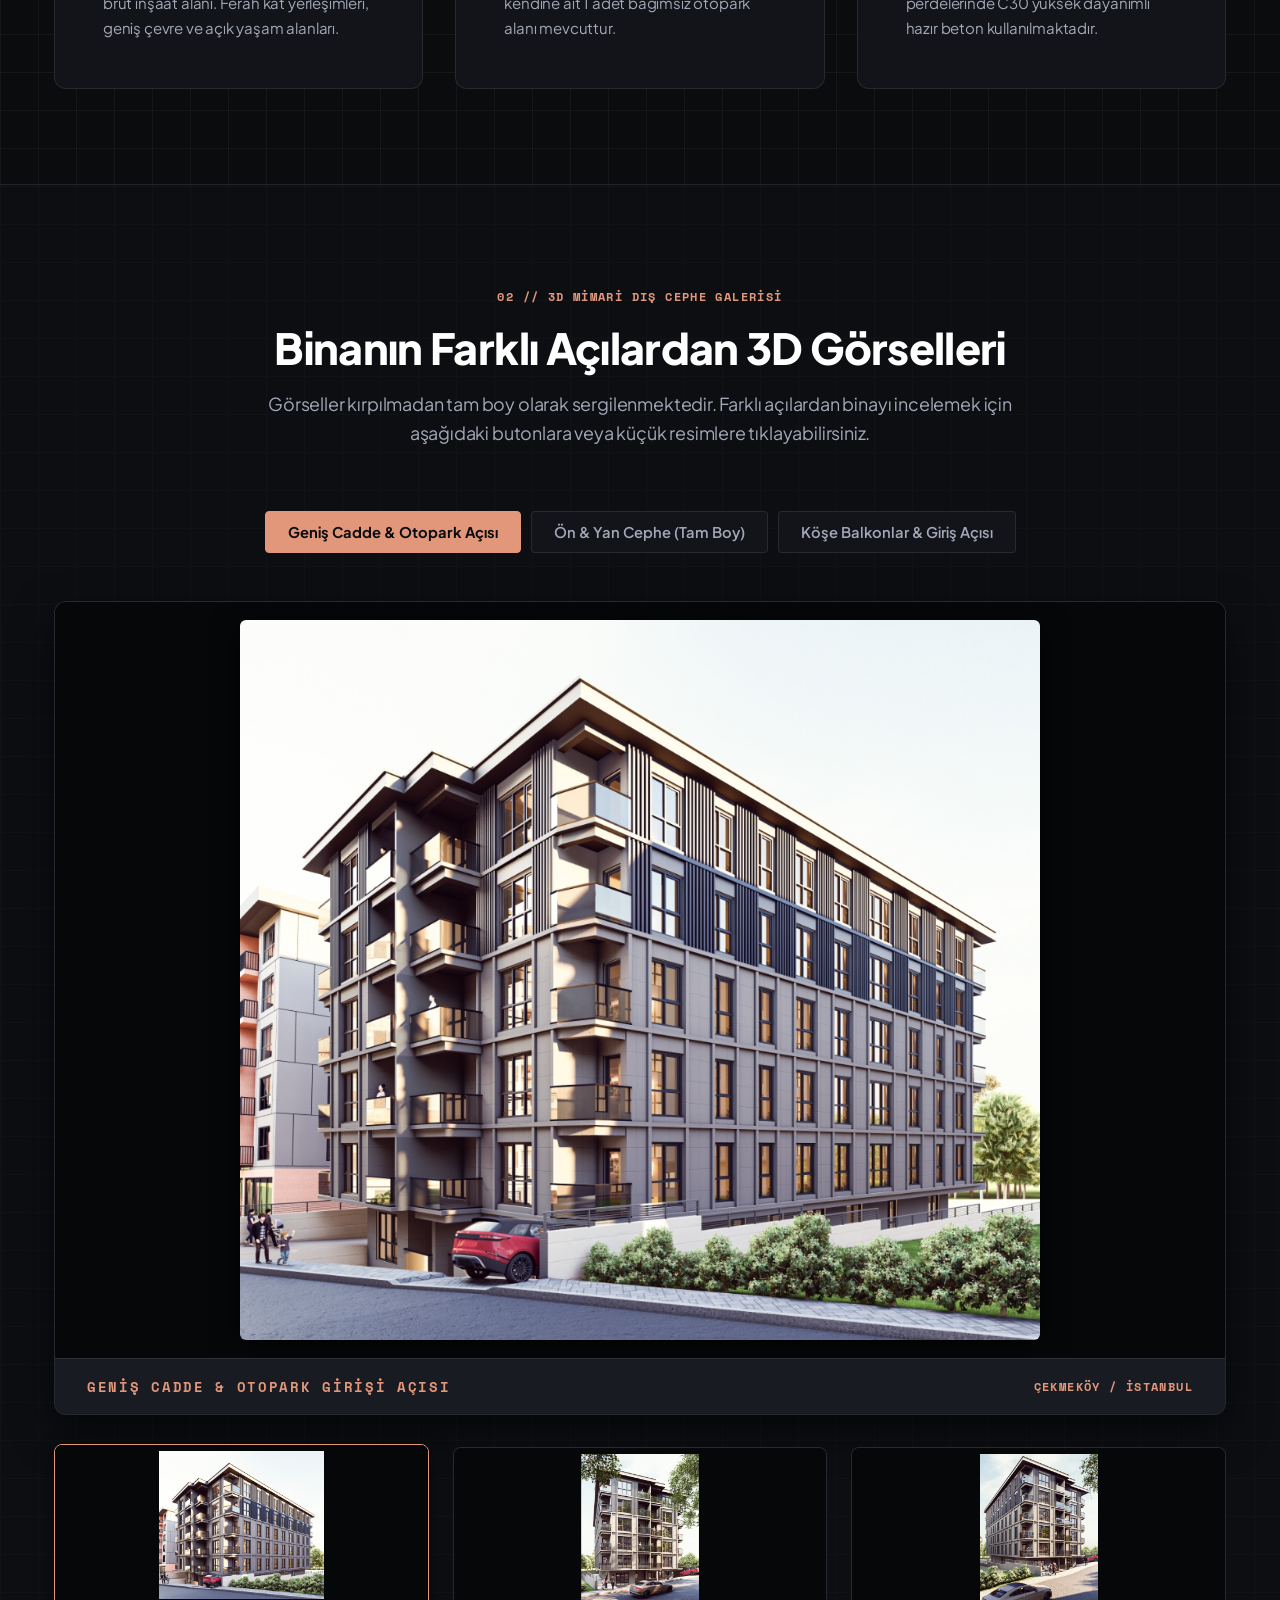
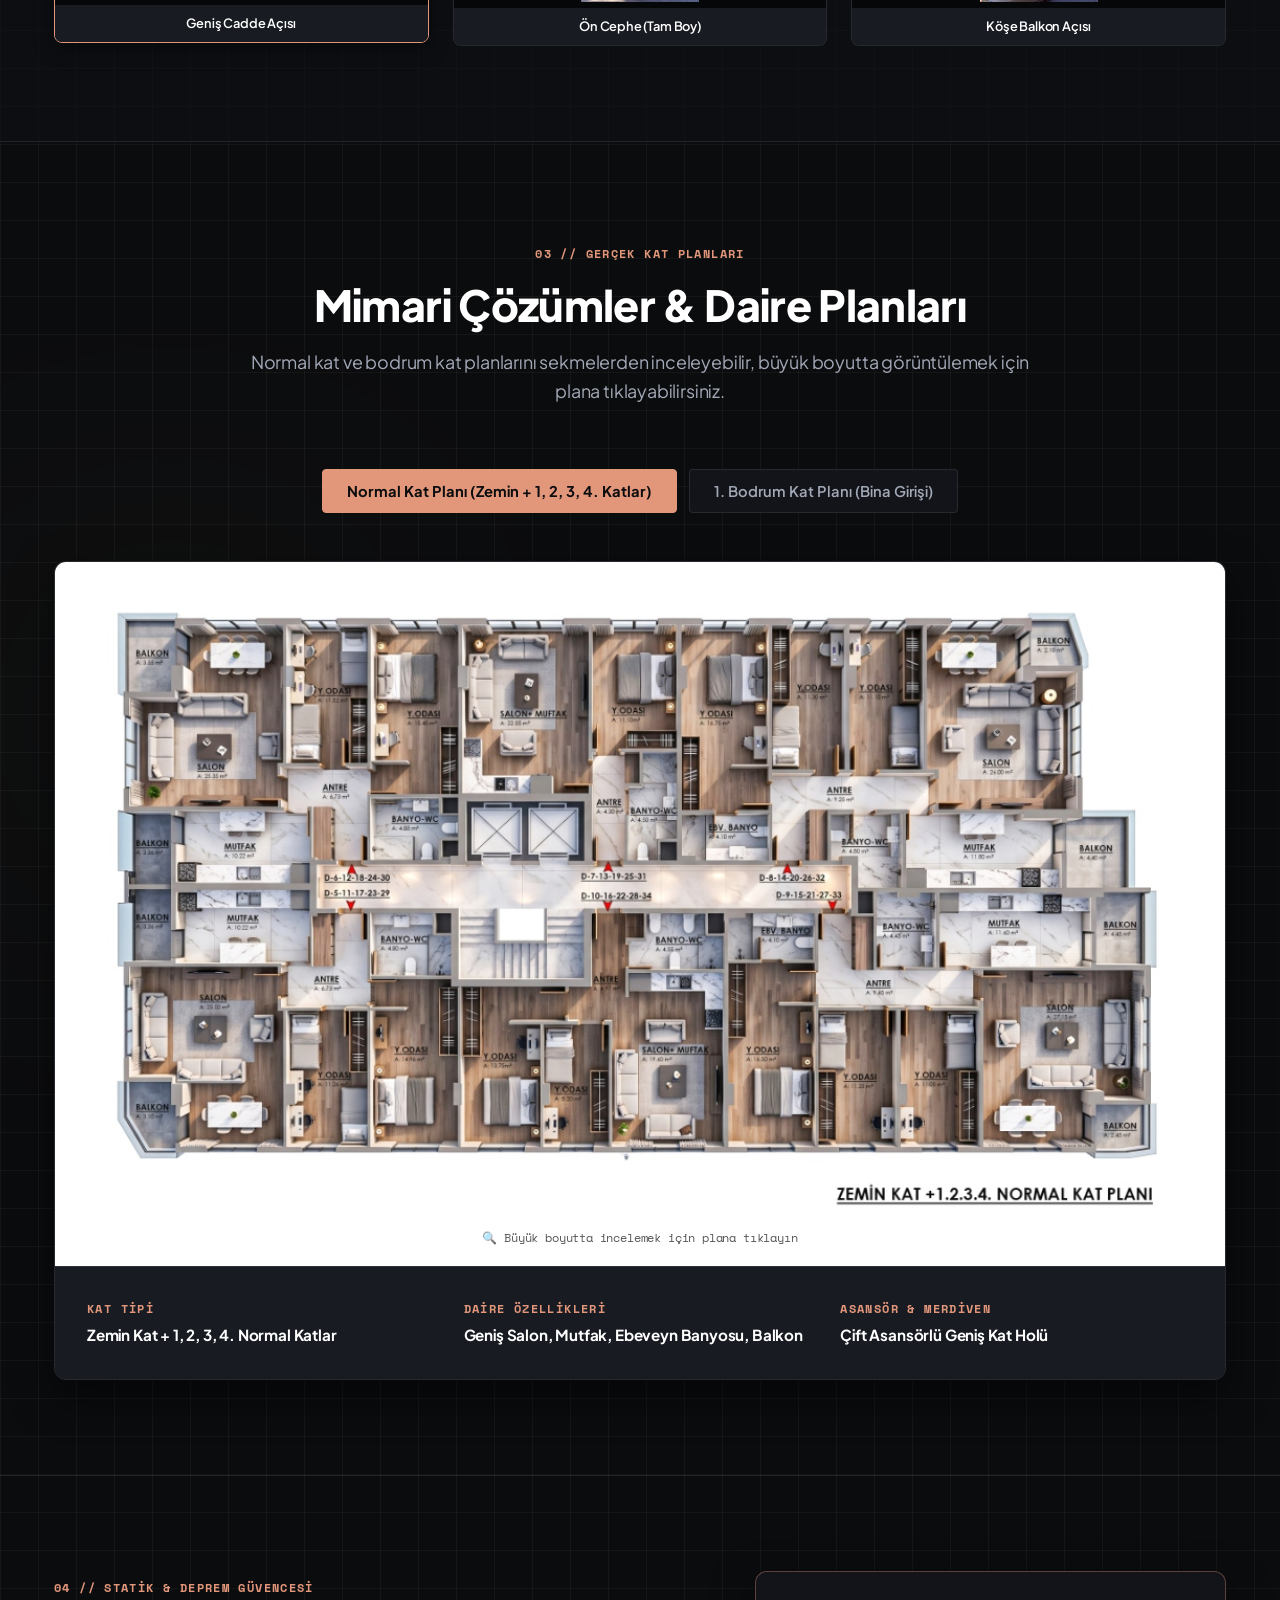
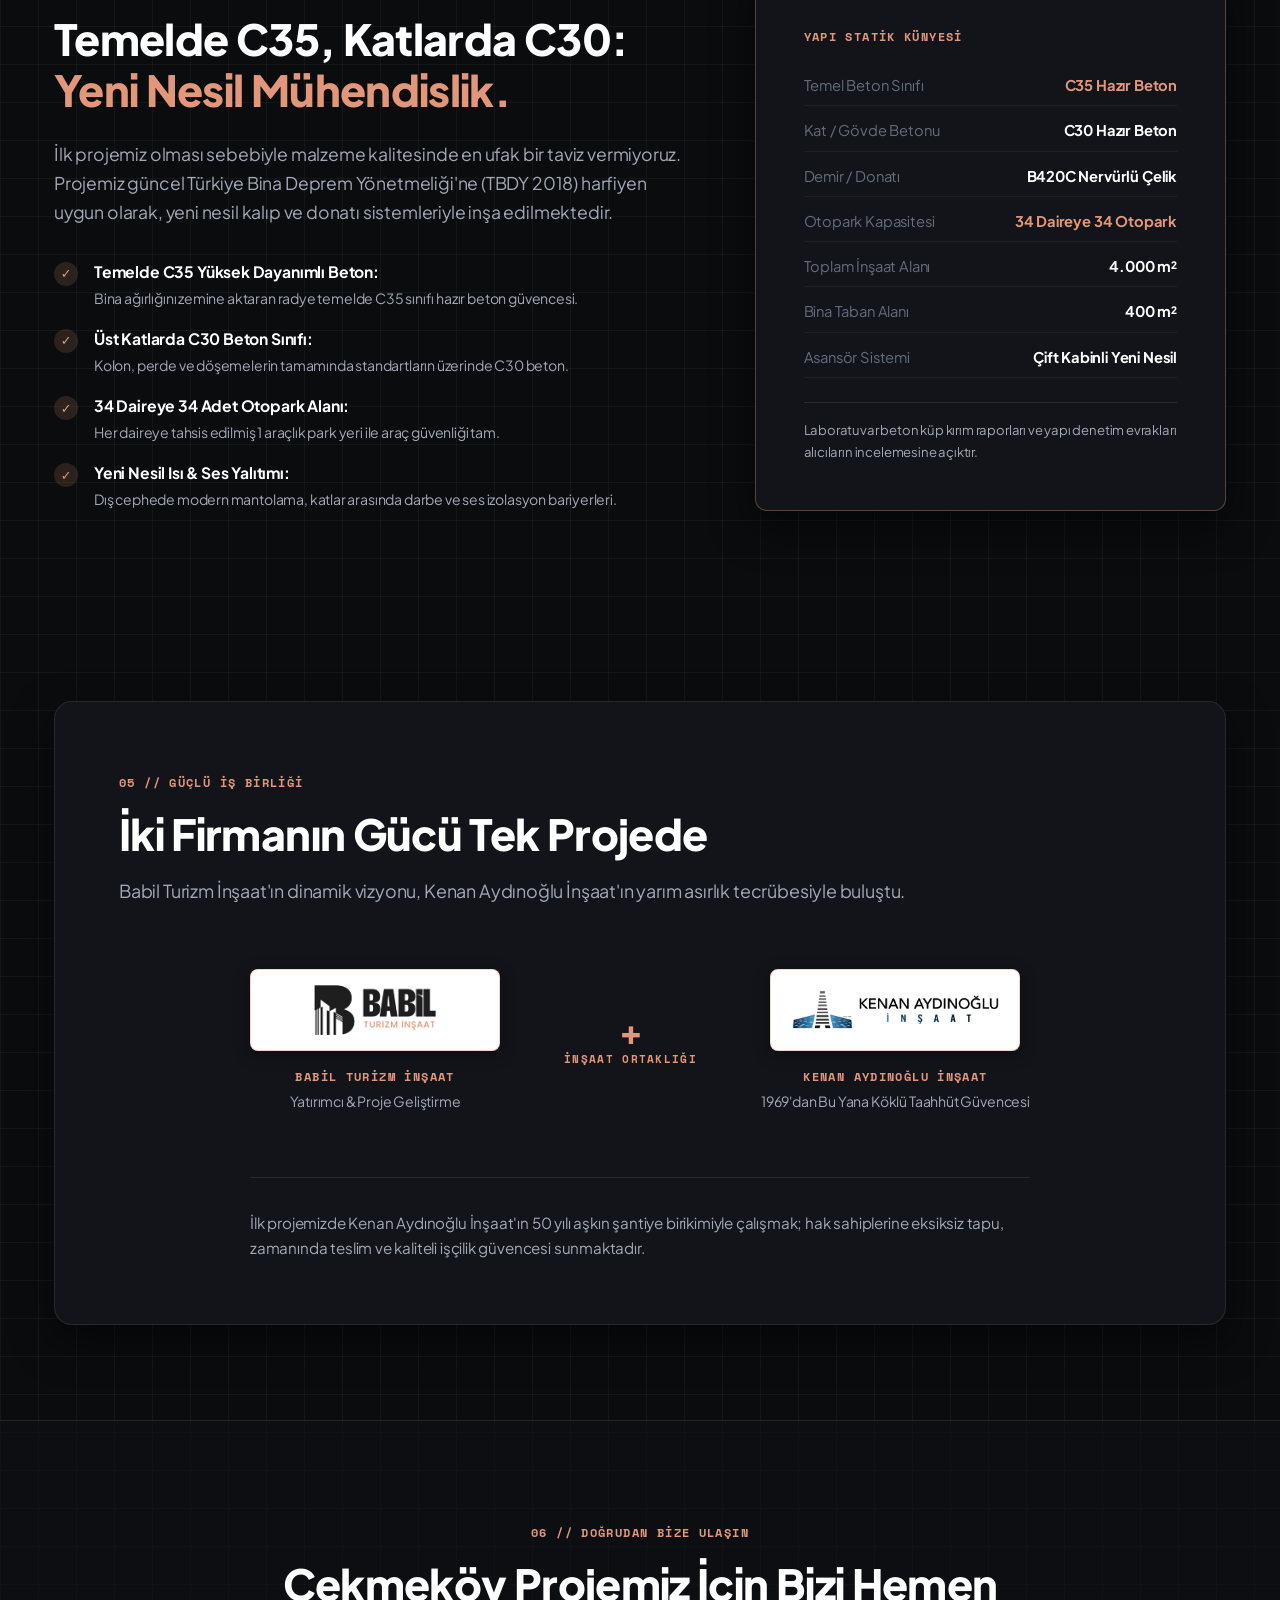
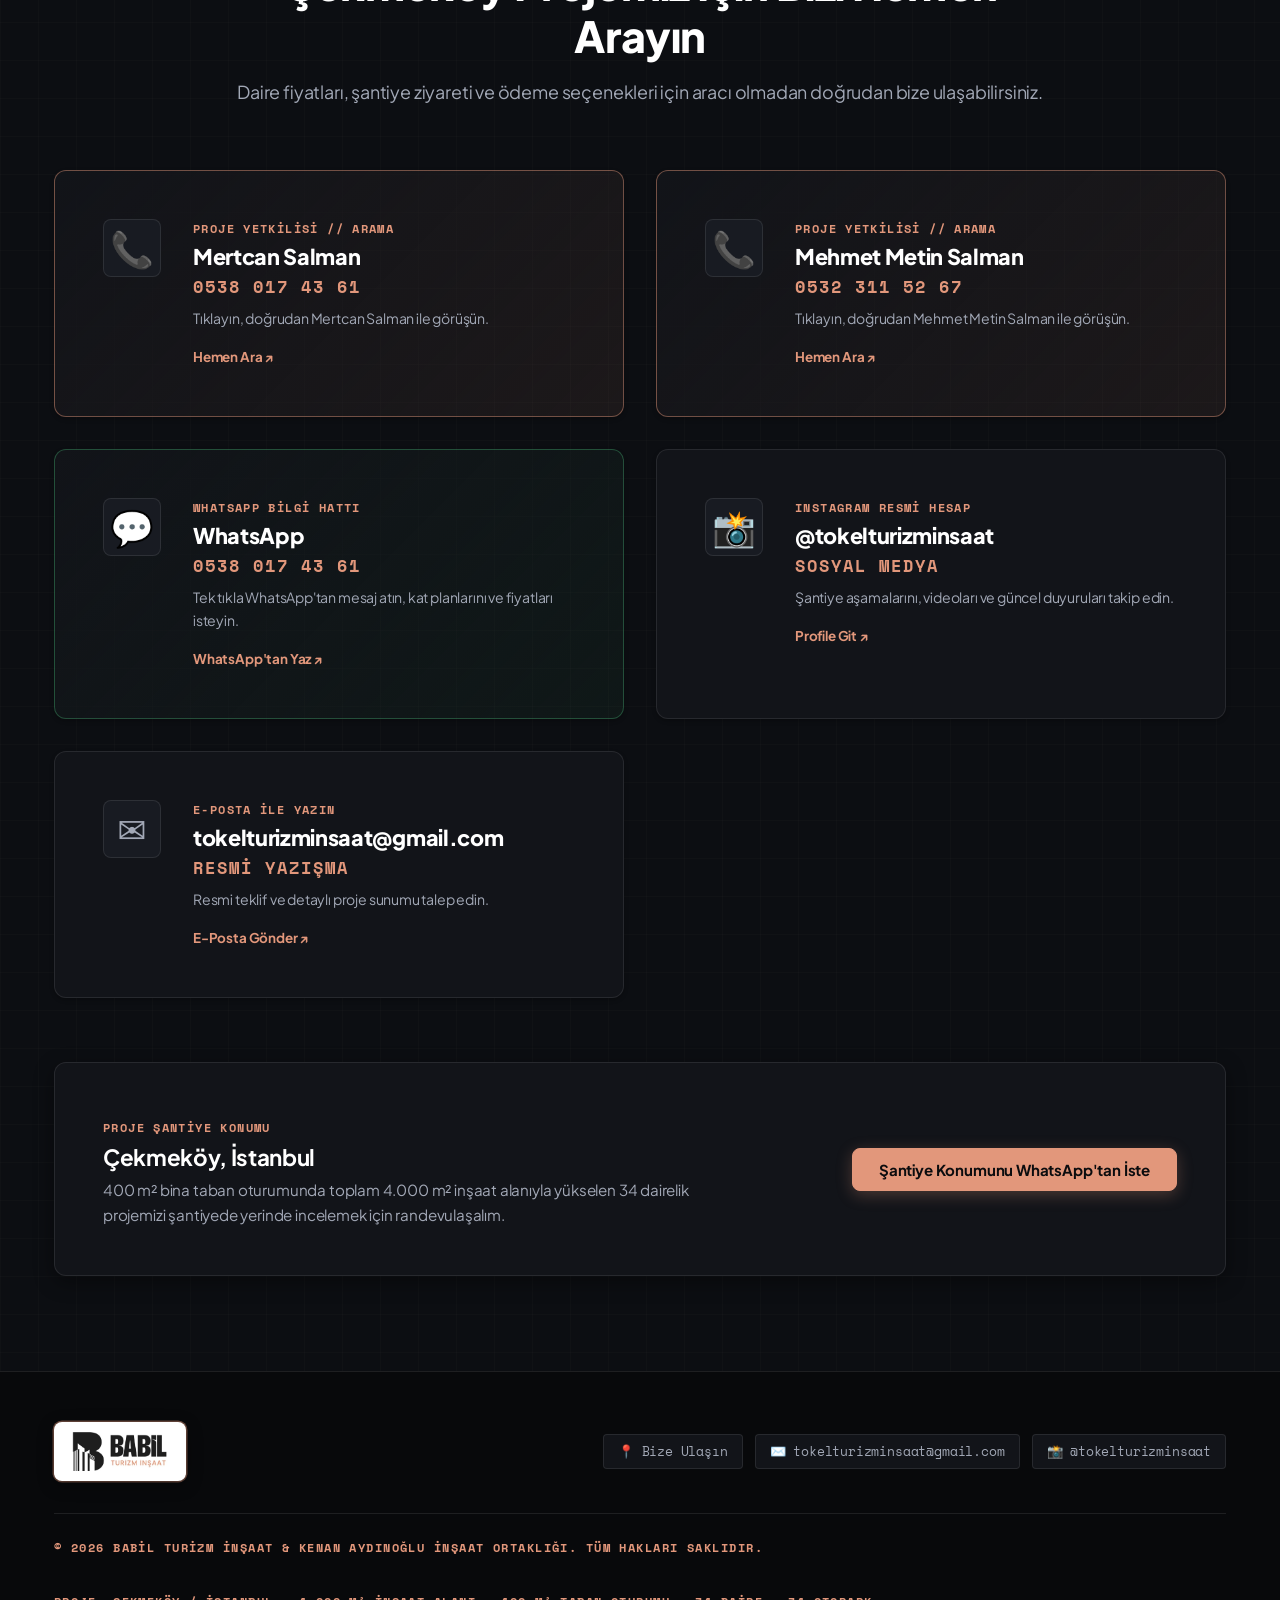
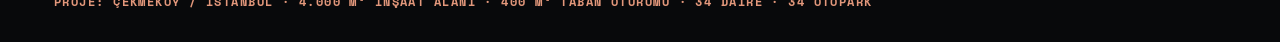
==== commit 6ad266af: "Add files via upload" ====
--- a/index.html
+++ b/index.html
@@ -43,8 +43,13 @@
   <meta name="twitter:description" content="Çekmeköy'de 4.000 m² inşaat alanında 34 yeni nesil daire ve 34 bağımsız otopark.">
   <meta name="twitter:image" content="https://www.babilturizminsaat.com.tr/assets/cekmekoy-render-yan.jpg">
 
-  <!-- Favicon -->
-  <link rel="icon" type="image/png" href="assets/favicon.png">
+  <!-- Google, Apple & Browser Favicons -->
+  <link rel="icon" type="image/x-icon" href="favicon.ico">
+  <link rel="shortcut icon" type="image/x-icon" href="favicon.ico">
+  <link rel="icon" type="image/png" sizes="48x48" href="favicon-48x48.png">
+  <link rel="icon" type="image/png" sizes="96x96" href="favicon-96x96.png">
+  <link rel="icon" type="image/png" sizes="192x192" href="favicon-192x192.png">
+  <link rel="apple-touch-icon" sizes="180x180" href="apple-touch-icon.png">
 
   <!-- Structured Data (JSON-LD) for Google Rich Snippets & Local Business -->
   <script type="application/ld+json">
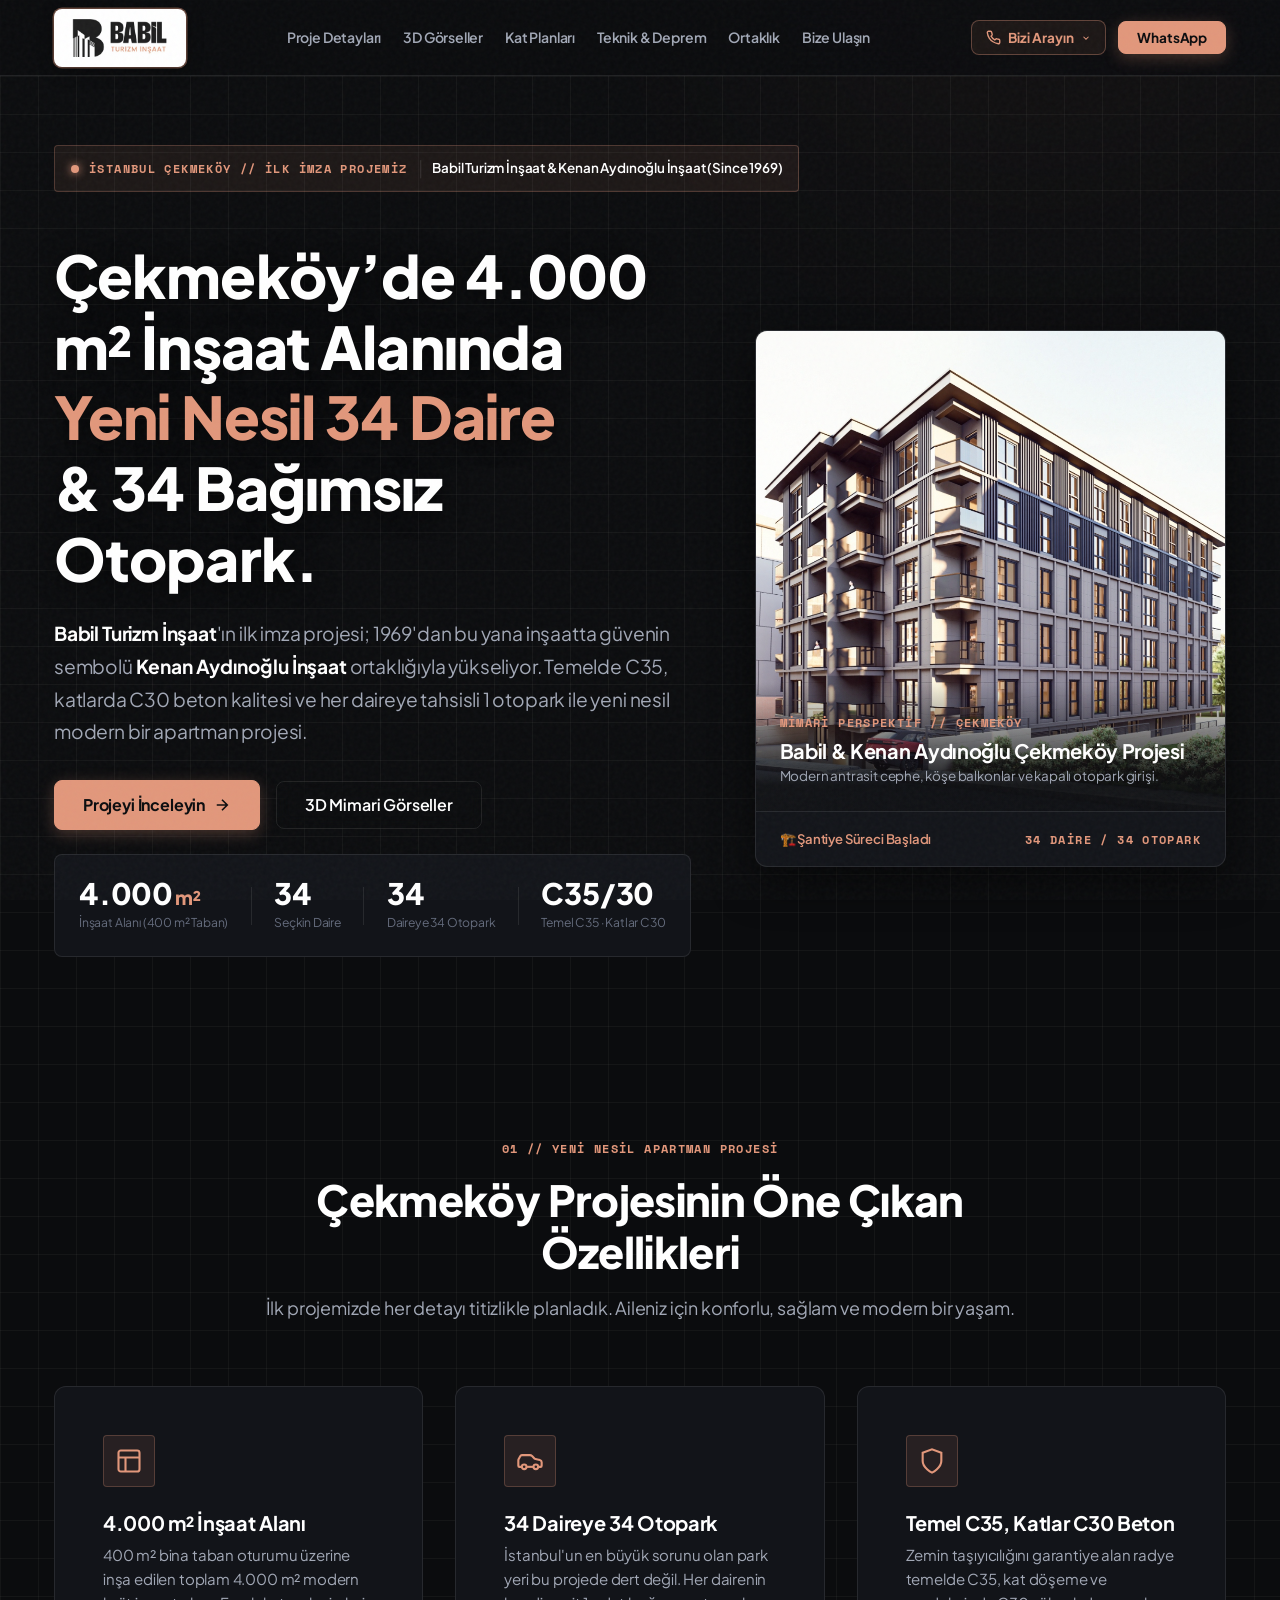
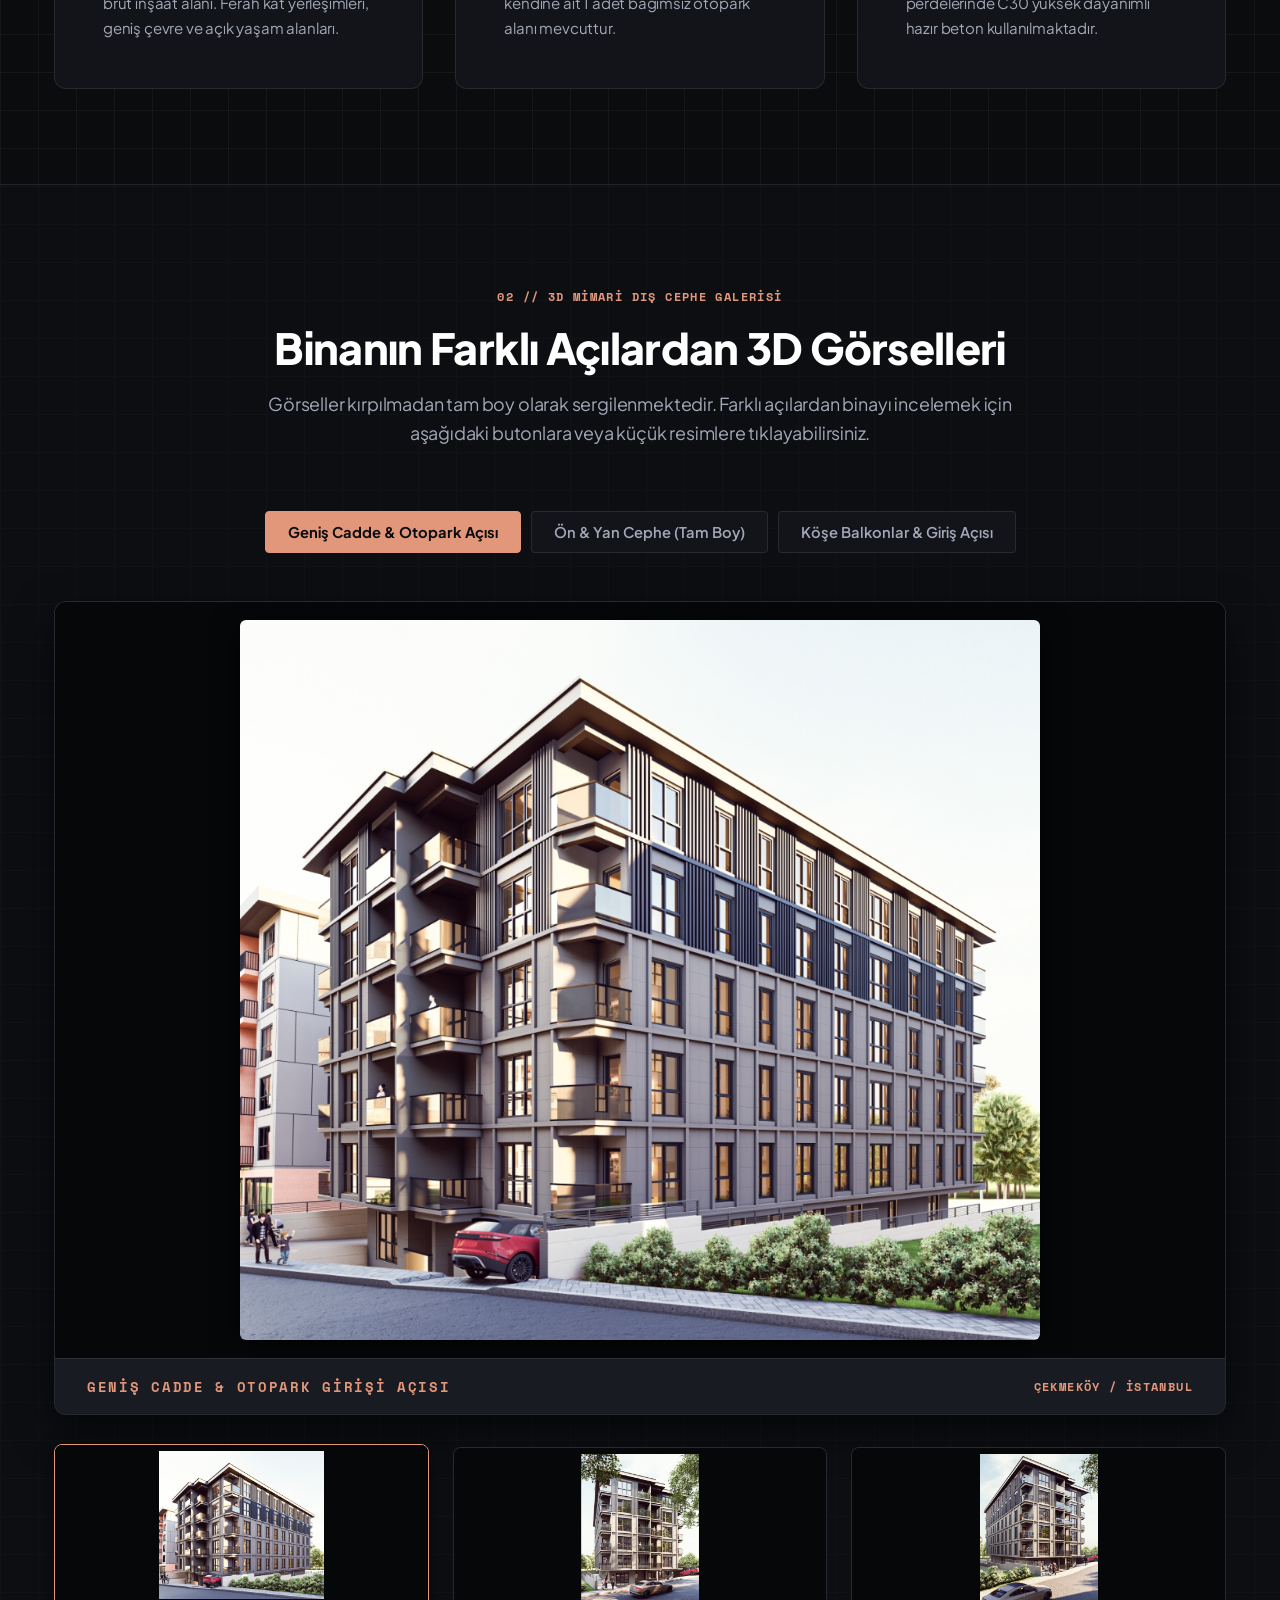
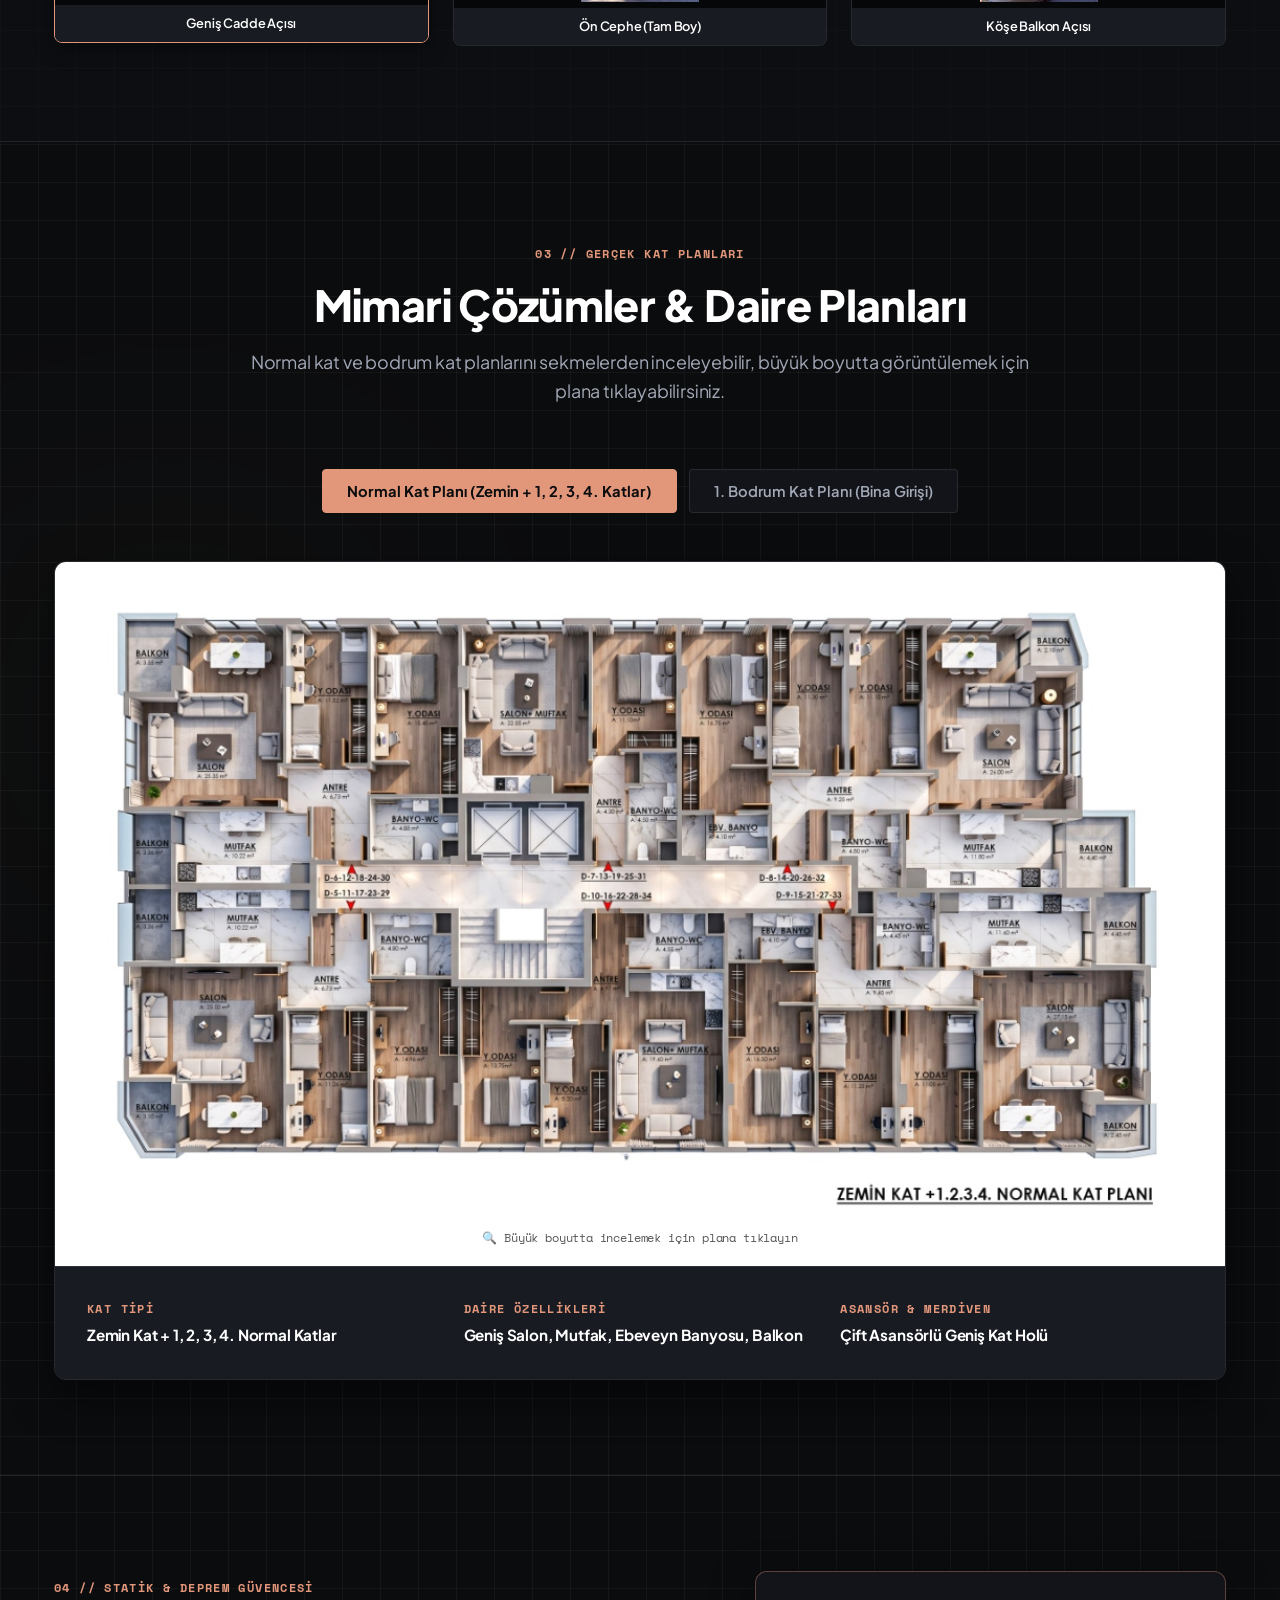
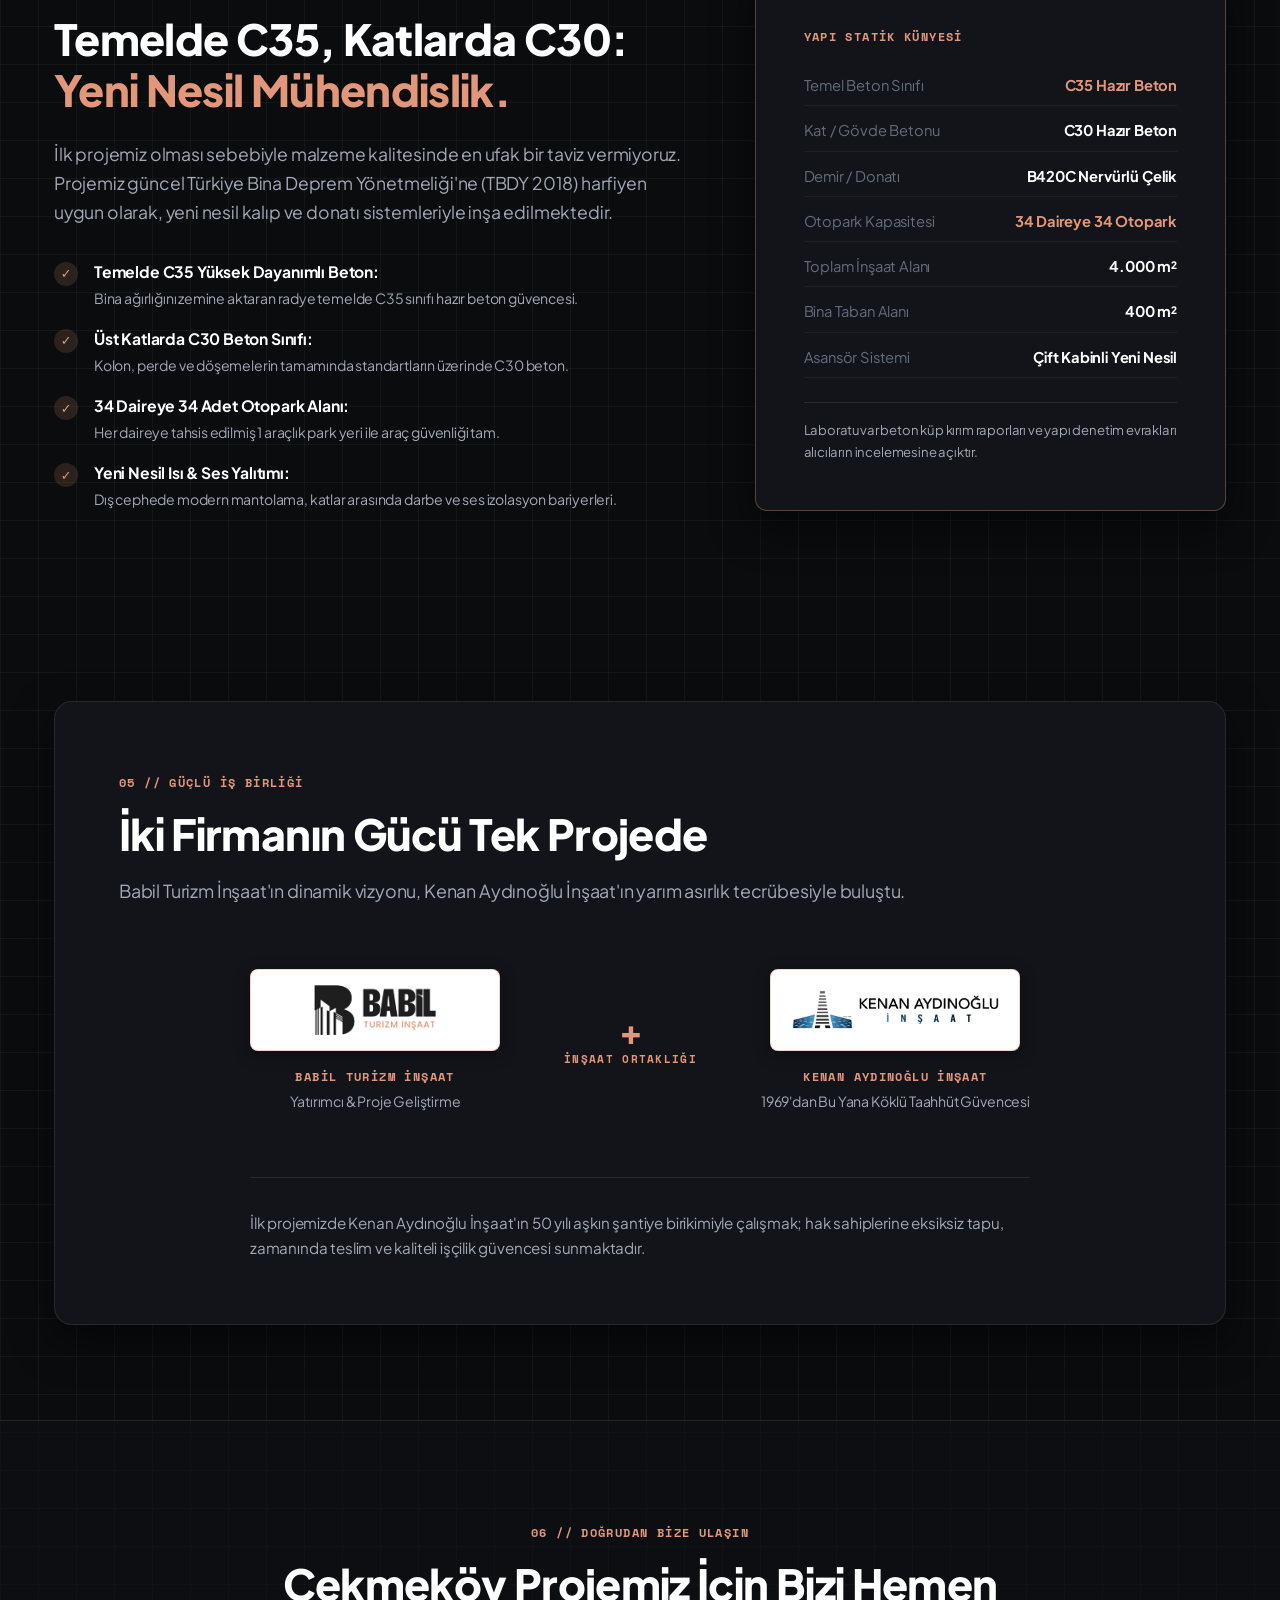
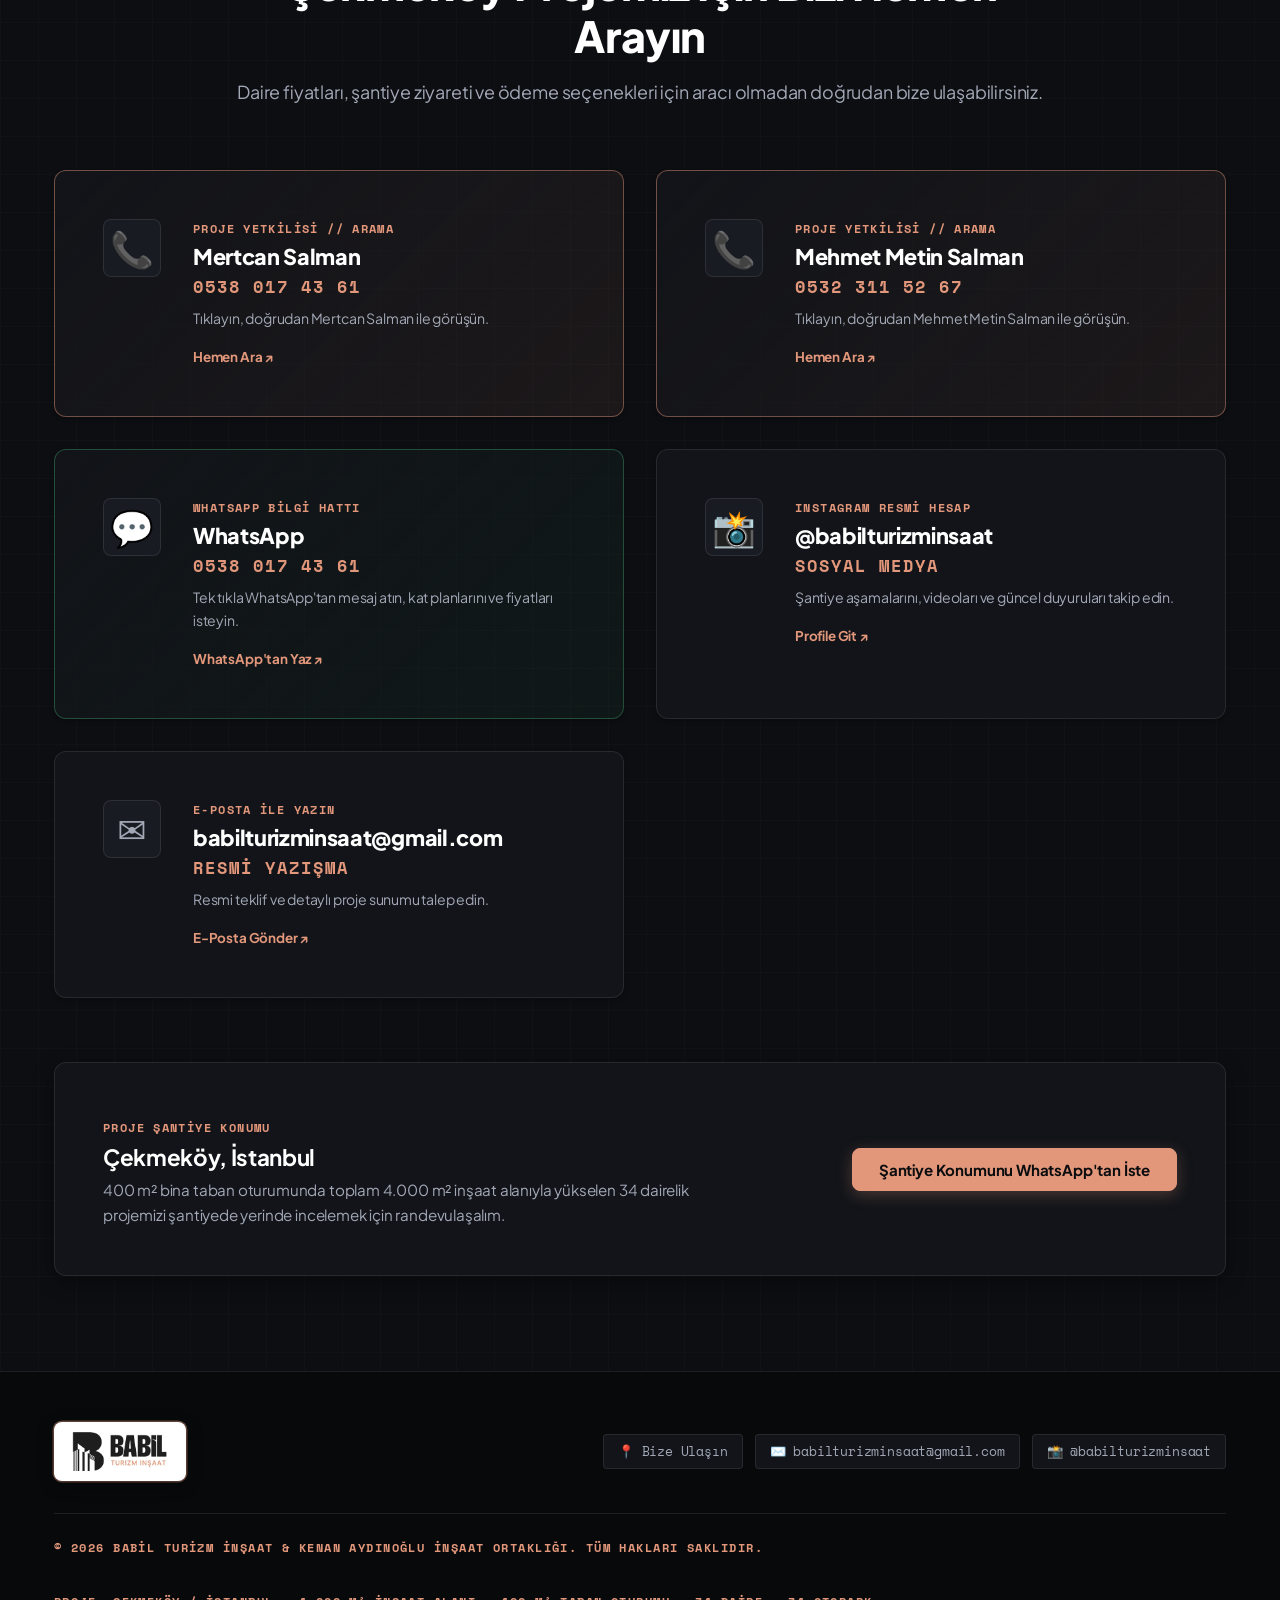
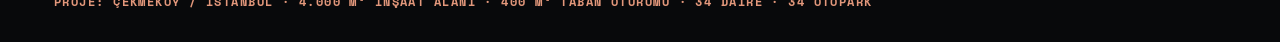
==== commit c6f7cbad: "Add files via upload" ====
--- a/index.html
+++ b/index.html
@@ -66,7 +66,7 @@
         "image": "https://www.babilturizminsaat.com.tr/assets/cekmekoy-render-yan.jpg",
         "description": "Babil Turizm İnşaat, modern mühendislik standartları, C35 beton güvencesi ve fonksiyonel mimariyle İstanbul Çekmeköy'de prestijli konut projeleri üretmektedir.",
         "telephone": ["+905380174361", "+905323115267"],
-        "email": "tokelturizminsaat@gmail.com",
+        "email": "babilturizminsaat@gmail.com",
         "address": {
           "@type": "PostalAddress",
           "addressLocality": "Çekmeköy",
@@ -89,7 +89,7 @@
         ],
         "knowsAbout": ["İnşaat Projeleri", "Konut Üretimi", "Kentsel Dönüşüm", "Statik Mühendislik"],
         "sameAs": [
-          "https://instagram.com/tokelturizminsaat"
+          "https://instagram.com/babilturizminsaat"
         ]
       },
       {
@@ -772,11 +772,11 @@
           </a>
 
           <!-- Action 4: Instagram -->
-          <a href="https://instagram.com/tokelturizminsaat" target="_blank" rel="noopener" class="action-card ig-card">
+          <a href="https://instagram.com/babilturizminsaat" target="_blank" rel="noopener" class="action-card ig-card">
             <div class="action-icon">📸</div>
             <div class="action-details">
               <span class="action-badge mono-label">INSTAGRAM RESMİ HESAP</span>
-              <h3 class="action-main-val">@tokelturizminsaat</h3>
+              <h3 class="action-main-val">@babilturizminsaat</h3>
               <p class="action-phone-sub mono-label">Sosyal Medya</p>
               <p class="action-desc">Şantiye aşamalarını, videoları ve güncel duyuruları takip edin.</p>
               <span class="action-btn-pill">Profile Git ↗</span>
@@ -784,11 +784,11 @@
           </a>
 
           <!-- Action 5: E-Posta -->
-          <a href="mailto:tokelturizminsaat@gmail.com" class="action-card email-card">
+          <a href="mailto:babilturizminsaat@gmail.com" class="action-card email-card">
             <div class="action-icon">✉️</div>
             <div class="action-details">
               <span class="action-badge mono-label">E-POSTA İLE YAZIN</span>
-              <h3 class="action-main-val">tokelturizminsaat@gmail.com</h3>
+              <h3 class="action-main-val">babilturizminsaat@gmail.com</h3>
               <p class="action-phone-sub mono-label">Resmi Yazışma</p>
               <p class="action-desc">Resmi teklif ve detaylı proje sunumu talep edin.</p>
               <span class="action-btn-pill">E-Posta Gönder ↗</span>
@@ -833,8 +833,8 @@
         
         <div class="footer-contact-chips">
           <a href="#contact" class="f-chip">📍 Bize Ulaşın</a>
-          <a href="mailto:tokelturizminsaat@gmail.com" class="f-chip">✉️ tokelturizminsaat@gmail.com</a>
-          <a href="https://instagram.com/tokelturizminsaat" target="_blank" rel="noopener" class="f-chip">📸 @tokelturizminsaat</a>
+          <a href="mailto:babilturizminsaat@gmail.com" class="f-chip">✉️ babilturizminsaat@gmail.com</a>
+          <a href="https://instagram.com/babilturizminsaat" target="_blank" rel="noopener" class="f-chip">📸 @babilturizminsaat</a>
         </div>
       </div>
 
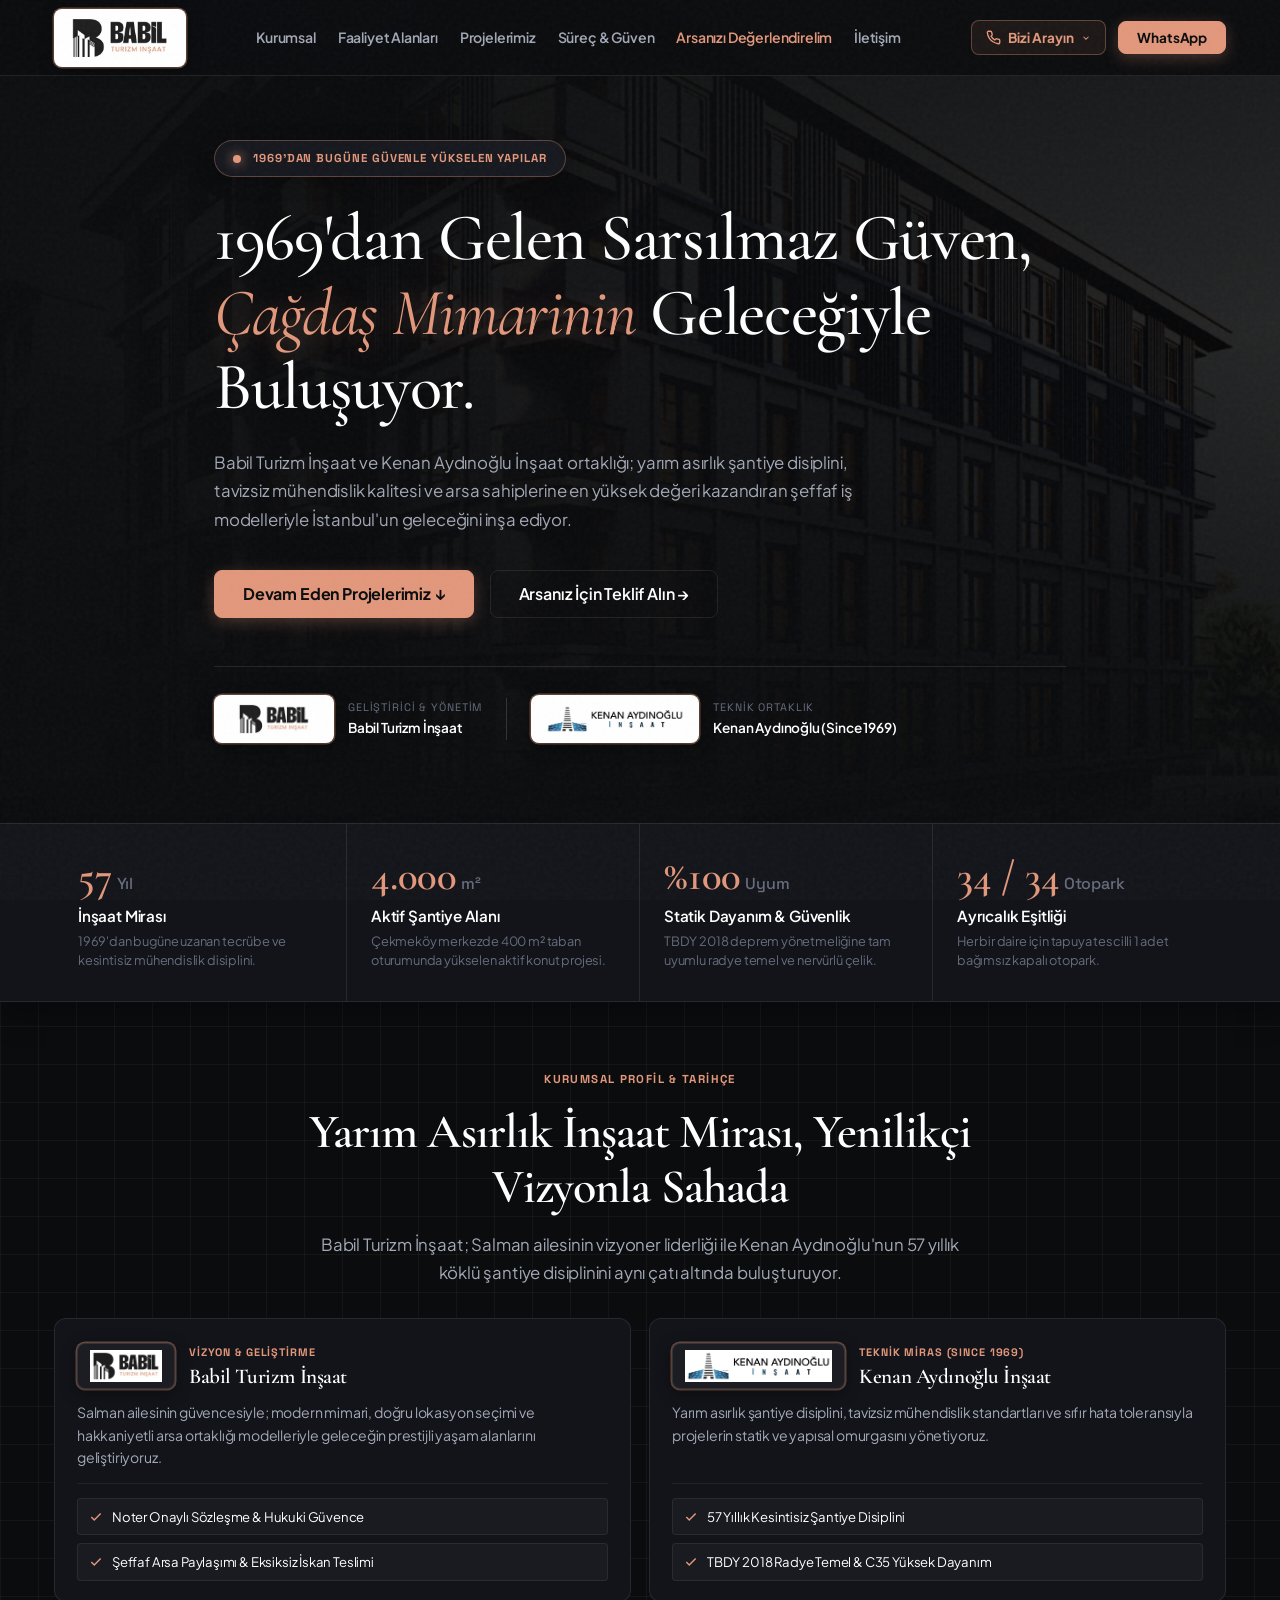
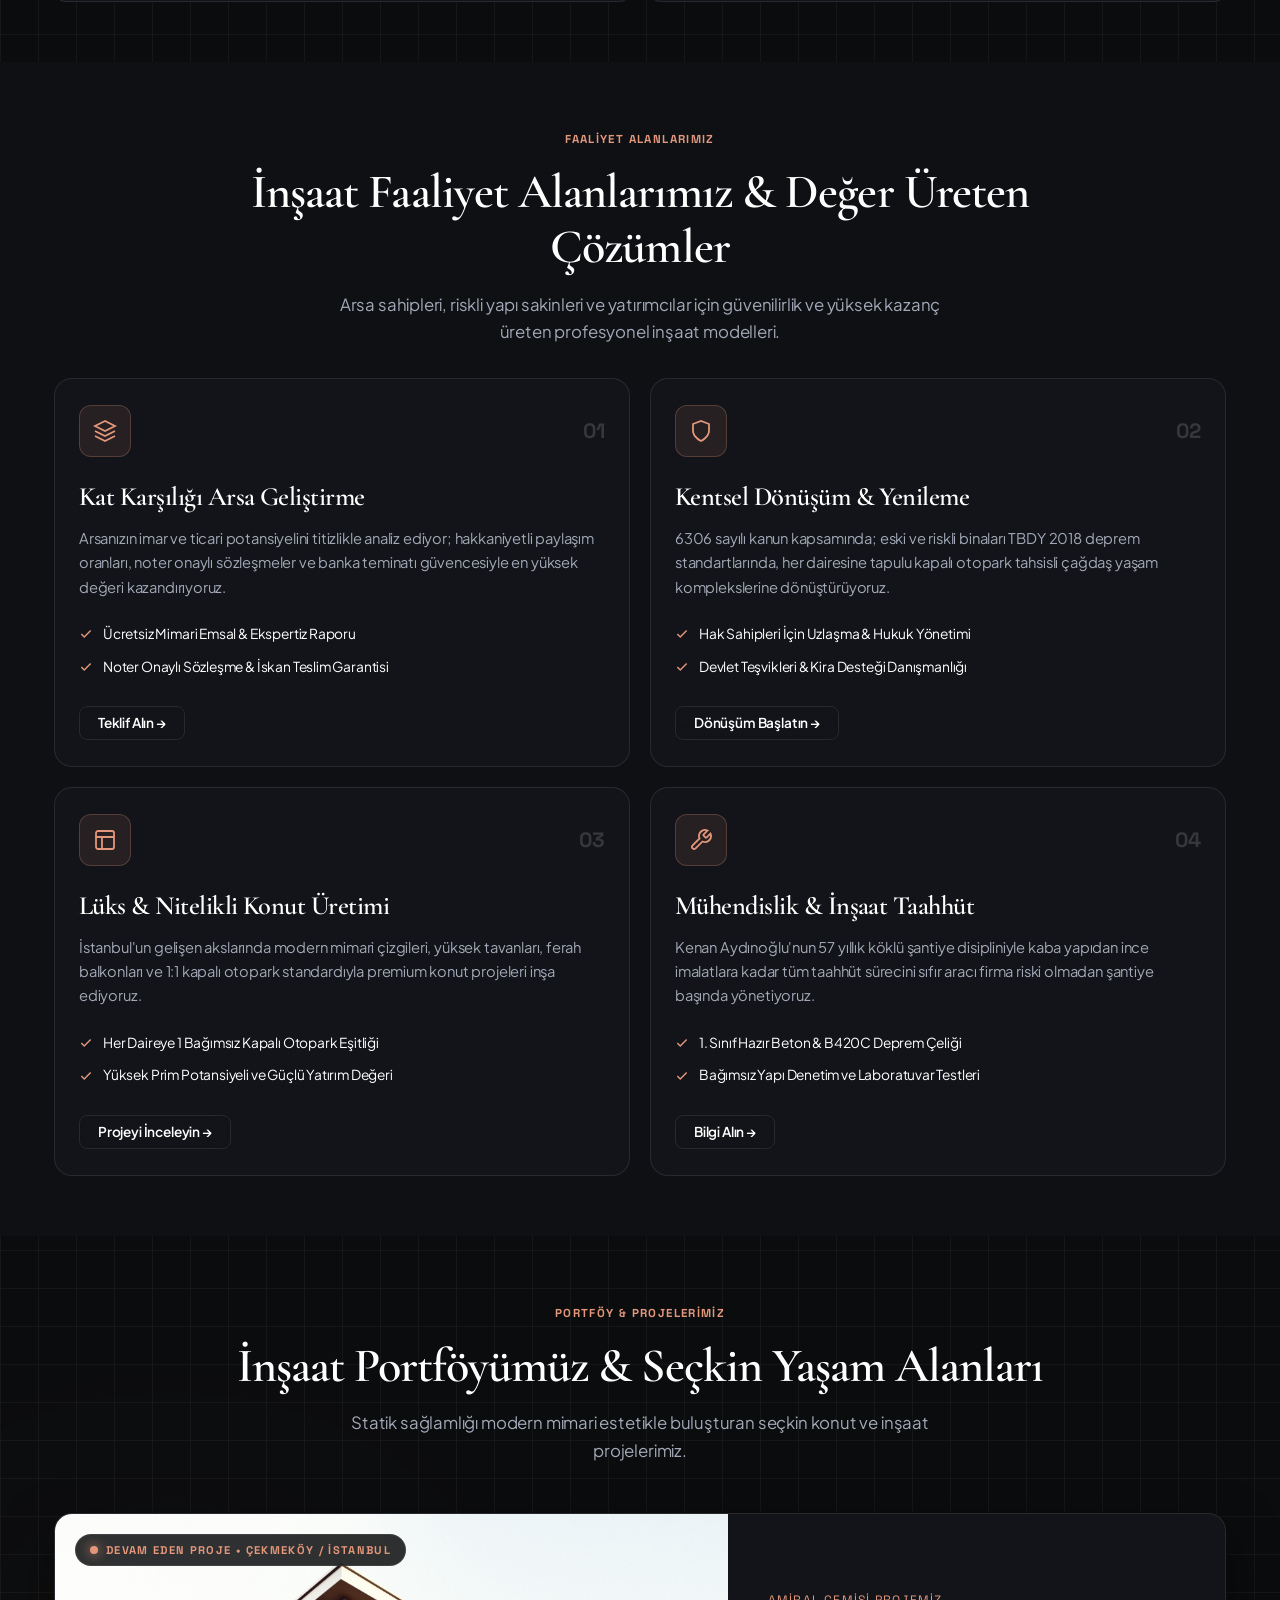
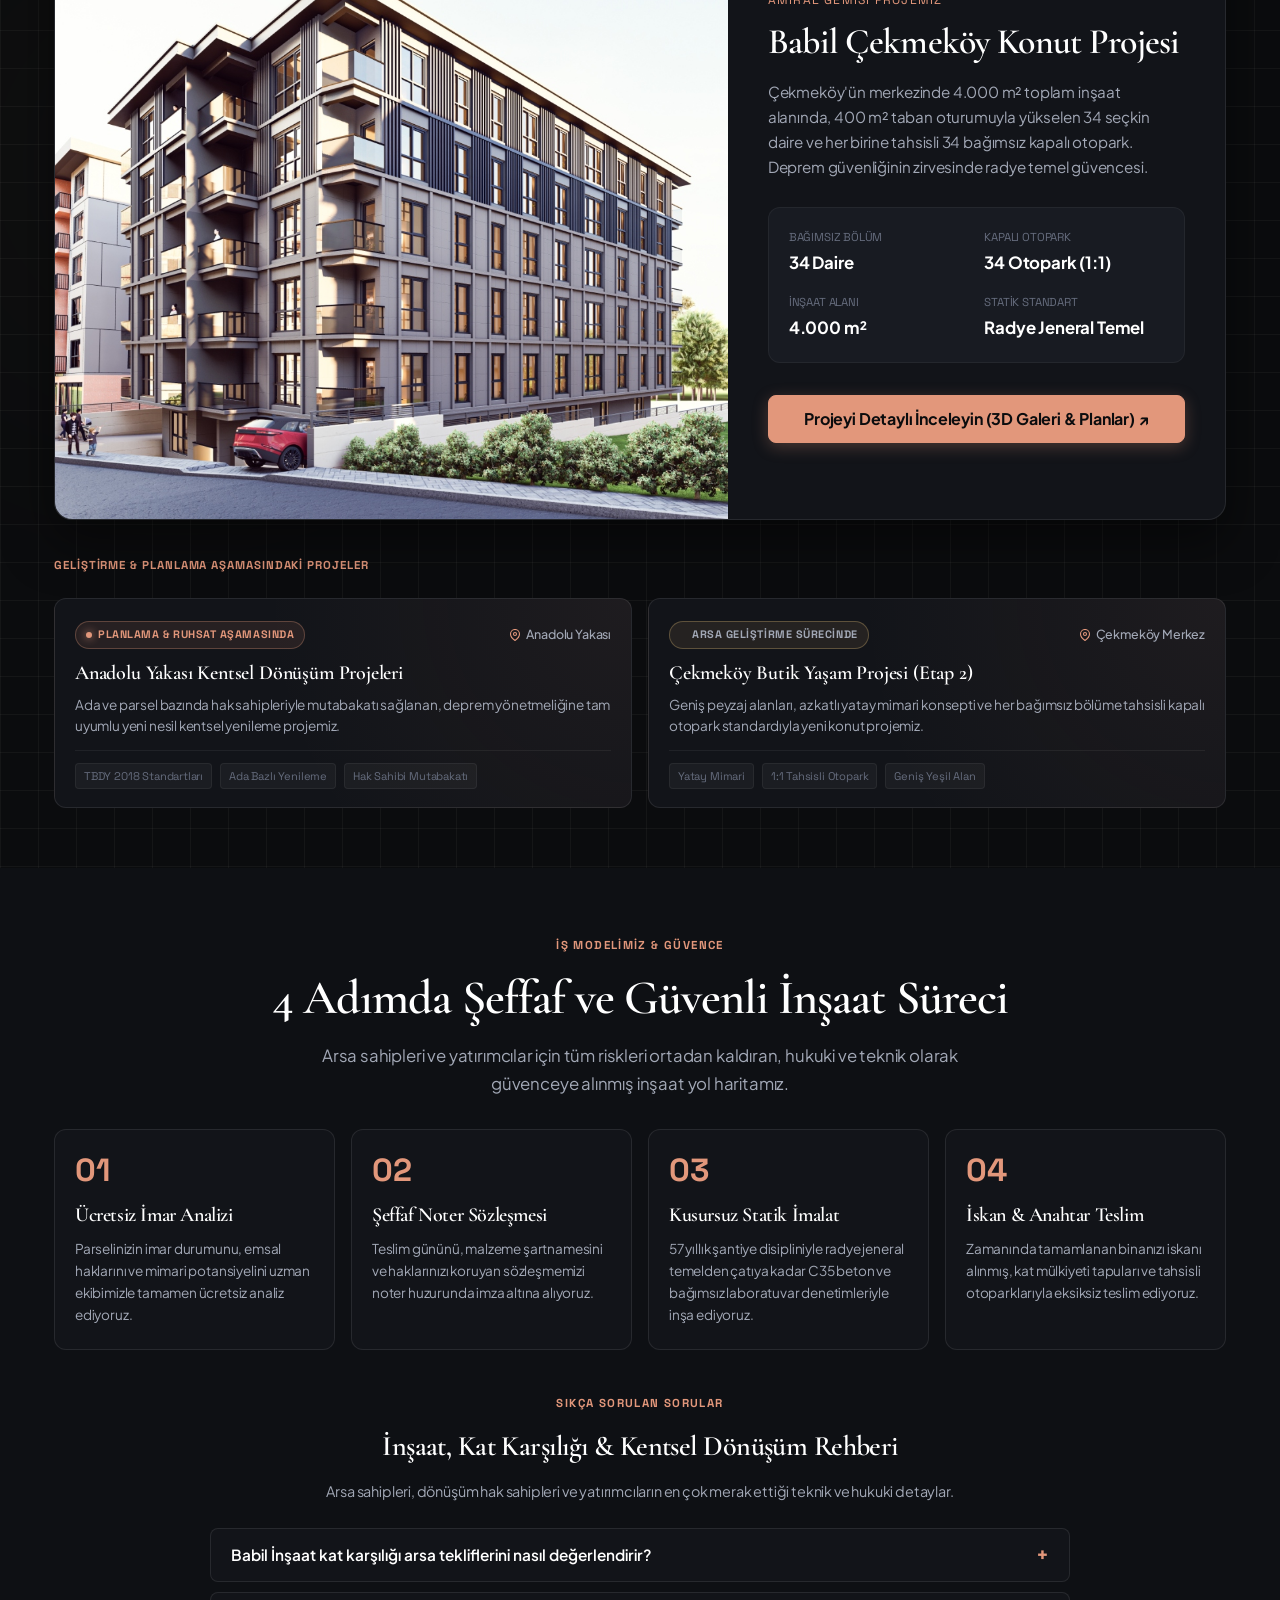
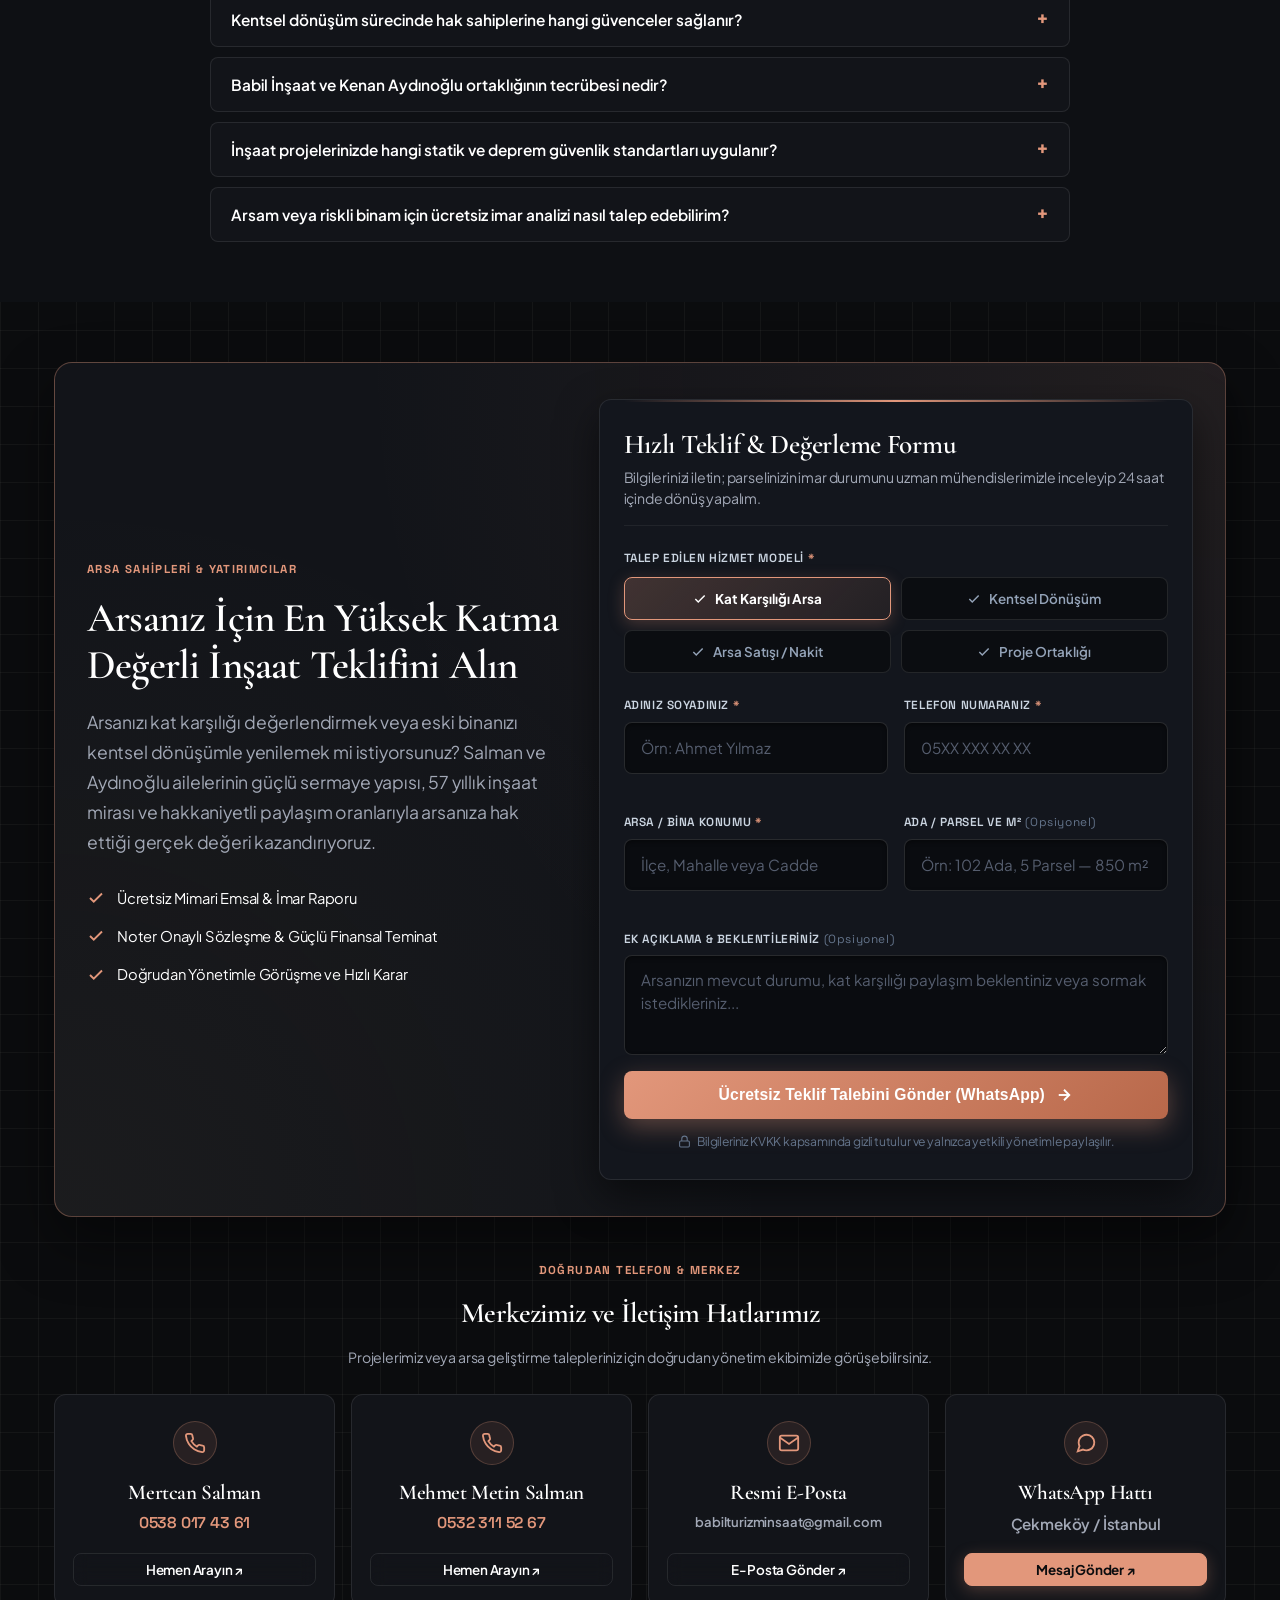
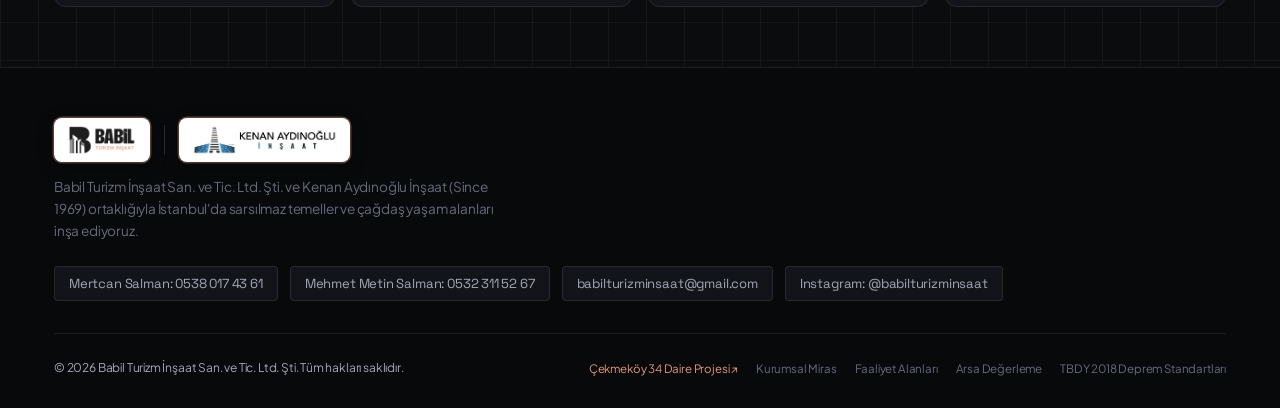
==== commit 8aa53d07: "Babil İnşaat 2026 — Production & Enterprise SEO Release (Modernize Edilmiş Mobil & Kurumsal Sürüm)" ====
--- a/index.html
+++ b/index.html
@@ -2,48 +2,45 @@
 <html lang="tr" class="scroll-smooth">
 <head>
   <meta charset="UTF-8">
-  <meta name="viewport" content="width=device-width, initial-scale=1.0">
-  <title>Babil Turizm İnşaat | Çekmeköy 34 Daire & 34 Otopark Konut Projesi</title>
-  <meta name="description" content="Babil Turizm İnşaat ve Kenan Aydınoğlu İnşaat ortaklığıyla Çekmeköy'de 4.000 m² inşaat alanında (400 m² taban oturumu) 34 yeni nesil daire ve 34 bağımsız otopark.">
-  <meta name="keywords" content="Babil Turizm İnşaat, Babil İnşaat, Mertcan Salman, Mehmet Metin Salman, Kenan Aydınoğlu İnşaat, Çekmeköy konut projesi, Çekmeköy satılık daire, Çekmeköy sıfır daire, Çekmeköy lüks daire, Çekmeköy otoparklı daire, C35 beton sağlam bina, İstanbul konut projeleri, Çekmeköy 34 daire projesi">
+  <meta name="viewport" content="width=device-width, initial-scale=1.0, viewport-fit=cover">
+  <title>Babil İnşaat | İstanbul İnşaat Firması, Kat Karşılığı Arsa & Kentsel Dönüşüm</title>
+  <meta name="description" content="Babil Turizm İnşaat ve Kenan Aydınoğlu İnşaat (1969'dan bugüne). İstanbul'da kat karşılığı arsa geliştirme, kentsel dönüşüm, lüks konut projeleri ve 57 yıllık şantiye güvencesiyle inşaat taahhüt hizmetleri.">
+  <meta name="keywords" content="inşaat, inşaat firmaları, istanbul inşaat firmaları, babil inşaat, babil turizm inşaat, kenan aydınoğlu inşaat, kat karşılığı arsa, kat karşılığı inşaat firmaları, kentsel dönüşüm istanbul, arsa değerleme, çekmeköy inşaat projeleri, mertcan salman, mehmet metin salman, müteahhit, lüks konut projeleri, depreme dayanıklı bina">
   <meta name="author" content="Babil Turizm İnşaat">
   <meta name="publisher" content="Babil Turizm İnşaat & Kenan Aydınoğlu İnşaat">
   <meta name="theme-color" content="#0b0c0e">
 
-  <!-- Indexing & Robots Directives -->
+  <!-- Indexing Directives -->
   <meta name="robots" content="index, follow, max-image-preview:large, max-snippet:-1, max-video-preview:-1">
   <meta name="googlebot" content="index, follow">
-  <meta name="google-site-verification" content="r2T7cUXAghztirvoKURebWlkpS0l198qVTqfD2AzmgA">
-
-  <!-- Canonical URL -->
   <link rel="canonical" href="https://www.babilturizminsaat.com.tr/">
 
-  <!-- Geo Meta Tags (Local SEO İstanbul / Çekmeköy) -->
+  <!-- Geo Meta Tags (İstanbul / Çekmeköy) -->
   <meta name="geo.region" content="TR-34">
   <meta name="geo.placename" content="Çekmeköy, İstanbul">
   <meta name="geo.position" content="41.0351;29.1738">
   <meta name="ICBM" content="41.0351, 29.1738">
 
-  <!-- Open Graph / Facebook -->
+  <!-- Open Graph / Social -->
   <meta property="og:type" content="website">
   <meta property="og:url" content="https://www.babilturizminsaat.com.tr/">
   <meta property="og:site_name" content="Babil Turizm İnşaat">
   <meta property="og:locale" content="tr_TR">
-  <meta property="og:title" content="Babil Turizm İnşaat — Çekmeköy 34 Daire & 34 Otopark">
-  <meta property="og:description" content="Çekmeköy'de 4.000 m² inşaat alanı, 400 m² bina taban oturumu, 34 seçkin daire ve 34 otopark. Temelde C35, üst katlarda C30 beton kalitesi.">
+  <meta property="og:title" content="Babil İnşaat | İstanbul İnşaat Firması — 1969'dan Bugüne Sarsılmaz Güven">
+  <meta property="og:description" content="İstanbul'da kat karşılığı arsa geliştirme, kentsel dönüşüm ve depreme dayanıklı lüks konut projeleri. 57 yıllık köklü şantiye disipliniyle geleceği inşa ediyoruz.">
   <meta property="og:image" content="https://www.babilturizminsaat.com.tr/assets/cekmekoy-render-yan.jpg">
   <meta property="og:image:secure_url" content="https://www.babilturizminsaat.com.tr/assets/cekmekoy-render-yan.jpg">
   <meta property="og:image:width" content="1200">
   <meta property="og:image:height" content="800">
-  <meta property="og:image:alt" content="Babil Turizm İnşaat Çekmeköy 34 Daire Projesi 3D Render">
-
-  <!-- Twitter Cards -->
+  <meta property="og:image:alt" content="Babil İnşaat Çekmeköy Prestij Konut Projesi Mimari Görseli">
+
+  <!-- Twitter Card -->
   <meta name="twitter:card" content="summary_large_image">
-  <meta name="twitter:title" content="Babil Turizm İnşaat — Çekmeköy 34 Daire & 34 Otopark">
-  <meta name="twitter:description" content="Çekmeköy'de 4.000 m² inşaat alanında 34 yeni nesil daire ve 34 bağımsız otopark.">
+  <meta name="twitter:title" content="Babil İnşaat | İstanbul İnşaat Firması — 1969'dan Bugüne Güven">
+  <meta name="twitter:description" content="İstanbul'da kat karşılığı arsa geliştirme, kentsel dönüşüm ve depreme dayanıklı modern konut projeleri.">
   <meta name="twitter:image" content="https://www.babilturizminsaat.com.tr/assets/cekmekoy-render-yan.jpg">
 
-  <!-- Google, Apple & Browser Favicons -->
+  <!-- Favicons -->
   <link rel="icon" type="image/x-icon" href="favicon.ico">
   <link rel="shortcut icon" type="image/x-icon" href="favicon.ico">
   <link rel="icon" type="image/png" sizes="48x48" href="favicon-48x48.png">
@@ -51,106 +48,226 @@
   <link rel="icon" type="image/png" sizes="192x192" href="favicon-192x192.png">
   <link rel="apple-touch-icon" sizes="180x180" href="apple-touch-icon.png">
 
-  <!-- Structured Data (JSON-LD) for Google Rich Snippets & Local Business -->
+  <!-- Enterprise Structured Data (JSON-LD) for Google Rich Snippets & Knowledge Graph -->
   <script type="application/ld+json">
   {
     "@context": "https://schema.org",
     "@graph": [
       {
-        "@type": "GeneralContractor",
+        "@type": ["GeneralContractor", "HomeAndConstructionBusiness"],
         "@id": "https://www.babilturizminsaat.com.tr/#organization",
         "name": "Babil Turizm İnşaat",
+        "alternateName": ["Babil İnşaat", "Kenan Aydınoğlu İnşaat", "Babil Turizm İnşaat San. ve Tic. Ltd. Şti."],
         "legalName": "Babil Turizm İnşaat Sanayi ve Ticaret Limited Şirketi",
         "url": "https://www.babilturizminsaat.com.tr/",
         "logo": "https://www.babilturizminsaat.com.tr/assets/babil-logo-horizontal-white.png",
         "image": "https://www.babilturizminsaat.com.tr/assets/cekmekoy-render-yan.jpg",
-        "description": "Babil Turizm İnşaat, modern mühendislik standartları, C35 beton güvencesi ve fonksiyonel mimariyle İstanbul Çekmeköy'de prestijli konut projeleri üretmektedir.",
+        "description": "Babil Turizm İnşaat ve Kenan Aydınoğlu İnşaat ortaklığı (1969'dan beri); İstanbul'da kat karşılığı arsa geliştirme, kentsel dönüşüm, lüks konut üretimi ve depreme dayanıklı inşaat taahhüt projeleri yürütmektedir.",
         "telephone": ["+905380174361", "+905323115267"],
         "email": "babilturizminsaat@gmail.com",
+        "priceRange": "$$$$",
+        "currenciesAccepted": "TRY",
+        "paymentAccepted": "Nakit, Banka Havalesi, Kat Karşılığı Sözleşmesi",
+        "openingHours": "Mo,Tu,We,Th,Fr,Sa 08:30-18:30",
         "address": {
           "@type": "PostalAddress",
+          "streetAddress": "Çekmeköy",
           "addressLocality": "Çekmeköy",
           "addressRegion": "İstanbul",
+          "postalCode": "34782",
           "addressCountry": "TR"
         },
+        "geo": {
+          "@type": "GeoCoordinates",
+          "latitude": "41.0351",
+          "longitude": "29.1738"
+        },
+        "areaServed": [
+          {"@type": "AdministrativeArea", "name": "İstanbul"},
+          {"@type": "AdministrativeArea", "name": "Çekmeköy"},
+          {"@type": "AdministrativeArea", "name": "Ataşehir"},
+          {"@type": "AdministrativeArea", "name": "Kadıköy"},
+          {"@type": "AdministrativeArea", "name": "Üsküdar"},
+          {"@type": "AdministrativeArea", "name": "Ümraniye"},
+          {"@type": "AdministrativeArea", "name": "Maltepe"},
+          {"@type": "AdministrativeArea", "name": "Kartal"},
+          {"@type": "AdministrativeArea", "name": "Pendik"},
+          {"@type": "AdministrativeArea", "name": "Beykoz"},
+          {"@type": "AdministrativeArea", "name": "Sancaktepe"}
+        ],
         "founder": [
           {
             "@type": "Person",
             "name": "Mertcan Salman",
-            "jobTitle": "Kurucu Ortak",
+            "jobTitle": "Kurucu Ortak & Proje Geliştirme",
             "telephone": "+905380174361"
           },
           {
             "@type": "Person",
             "name": "Mehmet Metin Salman",
-            "jobTitle": "Kurucu Ortak",
+            "jobTitle": "Kurucu Ortak & Finans",
             "telephone": "+905323115267"
           }
         ],
-        "knowsAbout": ["İnşaat Projeleri", "Konut Üretimi", "Kentsel Dönüşüm", "Statik Mühendislik"],
+        "knowsAbout": [
+          "İnşaat",
+          "Kat Karşılığı Arsa Geliştirme",
+          "Kentsel Dönüşüm ve Bina Yenileme",
+          "Depreme Dayanıklı Statik Mühendislik",
+          "Radye Jeneral Temel ve C35 Beton",
+          "Lüks Konut Projeleri",
+          "İstanbul İnşaat Firmaları",
+          "İnşaat Taahhüt ve Müteahhitlik"
+        ],
+        "hasOfferCatalog": {
+          "@type": "OfferCatalog",
+          "name": "İnşaat ve Gayrimenkul Geliştirme Hizmetleri",
+          "itemListElement": [
+            {
+              "@type": "Offer",
+              "itemOffered": {
+                "@type": "Service",
+                "name": "Kat Karşılığı Arsa Geliştirme",
+                "description": "Arsanız için ücretsiz mimari emsal analizi, şeffaf paylaşım oranları ve noter tasdikli güvence."
+              }
+            },
+            {
+              "@type": "Offer",
+              "itemOffered": {
+                "@type": "Service",
+                "name": "Kentsel Dönüşüm & Bina Yenileme",
+                "description": "6306 sayılı kanun kapsamında deprem yönetmeliğine tam uyumlu yeni nesil konut kompleksleri."
+              }
+            },
+            {
+              "@type": "Offer",
+              "itemOffered": {
+                "@type": "Service",
+                "name": "Lüks Konut Projeleri Üretimi",
+                "description": "Her bağımsız bölüme tapulu 1 kapalı otopark standardı, modern mimari ve yüksek yatırım getirisi."
+              }
+            },
+            {
+              "@type": "Offer",
+              "itemOffered": {
+                "@type": "Service",
+                "name": "Mühendislik & İnşaat Taahhüt",
+                "description": "57 yıllık şantiye disiplini, radye jeneral temel ve C35 beton standartlarında anahtar teslim taahhüt."
+              }
+            }
+          ]
+        },
         "sameAs": [
           "https://instagram.com/babilturizminsaat"
-        ]
-      },
-      {
-        "@type": "ApartmentComplex",
-        "@id": "https://www.babilturizminsaat.com.tr/#project",
-        "name": "Babil Çekmeköy 34 Daire & 34 Otopark Konut Projesi",
-        "description": "İstanbul Çekmeköy'de 4.000 m² toplam inşaat alanında, 400 m² bina taban oturumunda yükselen, 34 seçkin daire ve 34 bağımsız otoparka sahip yeni nesil apartman projesi. Babil Turizm İnşaat ve Kenan Aydınoğlu İnşaat (Since 1969) ortaklığı.",
-        "url": "https://www.babilturizminsaat.com.tr/#project",
-        "address": {
-          "@type": "PostalAddress",
-          "addressLocality": "Çekmeköy",
-          "addressRegion": "İstanbul",
-          "addressCountry": "TR"
-        },
-        "numberOfAccommodationUnits": 34,
-        "amenityFeature": [
-          {
-            "@type": "LocationFeatureSpecification",
-            "name": "Her Daireye 1 Bağımsız Otopark (34 Otopark)",
-            "value": true
-          },
-          {
-            "@type": "LocationFeatureSpecification",
-            "name": "C35 Temel ve C30 Kat Betonu",
-            "value": true
-          },
-          {
-            "@type": "LocationFeatureSpecification",
-            "name": "B420C Depreme Dayanıklı Nervürlü Çelik",
-            "value": true
-          },
-          {
-            "@type": "LocationFeatureSpecification",
-            "name": "Çift Kabinli Yeni Nesil Asansör",
-            "value": true
-          },
-          {
-            "@type": "LocationFeatureSpecification",
-            "name": "400 m² Taban Oturumu / Geniş Bahçe ve Açık Yaşam Alanı",
-            "value": true
-          }
         ]
       },
       {
         "@type": "WebSite",
         "@id": "https://www.babilturizminsaat.com.tr/#website",
         "url": "https://www.babilturizminsaat.com.tr/",
-        "name": "Babil Turizm İnşaat",
+        "name": "Babil İnşaat | İstanbul İnşaat Firması",
+        "description": "Babil Turizm İnşaat ve Kenan Aydınoğlu İnşaat resmi web sitesi.",
         "publisher": {
           "@id": "https://www.babilturizminsaat.com.tr/#organization"
         },
         "inLanguage": "tr-TR"
+      },
+      {
+        "@type": "BreadcrumbList",
+        "@id": "https://www.babilturizminsaat.com.tr/#breadcrumb",
+        "itemListElement": [
+          {
+            "@type": "ListItem",
+            "position": 1,
+            "name": "Anasayfa",
+            "item": "https://www.babilturizminsaat.com.tr/"
+          },
+          {
+            "@type": "ListItem",
+            "position": 2,
+            "name": "Kurumsal",
+            "item": "https://www.babilturizminsaat.com.tr/#kurumsal"
+          },
+          {
+            "@type": "ListItem",
+            "position": 3,
+            "name": "Faaliyet Alanları",
+            "item": "https://www.babilturizminsaat.com.tr/#hizmetler"
+          },
+          {
+            "@type": "ListItem",
+            "position": 4,
+            "name": "Projelerimiz",
+            "item": "https://www.babilturizminsaat.com.tr/#projeler"
+          },
+          {
+            "@type": "ListItem",
+            "position": 5,
+            "name": "Arsa Değerleme",
+            "item": "https://www.babilturizminsaat.com.tr/#arsa-degerleme"
+          },
+          {
+            "@type": "ListItem",
+            "position": 6,
+            "name": "İletişim",
+            "item": "https://www.babilturizminsaat.com.tr/#iletisim"
+          }
+        ]
+      },
+      {
+        "@type": "FAQPage",
+        "@id": "https://www.babilturizminsaat.com.tr/#faq",
+        "mainEntity": [
+          {
+            "@type": "Question",
+            "name": "Babil İnşaat kat karşılığı arsa tekliflerini nasıl değerlendirir?",
+            "acceptedAnswer": {
+              "@type": "Answer",
+              "text": "Babil Turizm İnşaat ve Kenan Aydınoğlu ortaklığı; parselinizin imar durumunu, taban oturumunu ve maksimum emsal kazancını tamamen ücretsiz analiz eder. Noter onaylı sözleşme, banka teminatı, net teslim tarihi ve şeffaf kat karşılığı paylaşım oranlarıyla arsa sahiplerine en yüksek katma değeri kazandırır."
+            }
+          },
+          {
+            "@type": "Question",
+            "name": "Kentsel dönüşüm sürecinde hak sahiplerine hangi güvenceler sağlanır?",
+            "acceptedAnswer": {
+              "@type": "Answer",
+              "text": "6306 sayılı Afet Riski Altındaki Alanların Dönüştürülmesi Kanunu kapsamında; hak sahipleriyle ada ve parsel bazında tam mutabakat sağlanır. Çevre, Şehircilik ve İklim Değişikliği Bakanlığı onaylı kira yardımı ve vergi muafiyeti danışmanlığı sunulur, bina teslimine kadar tüm süreç hukuki güvenceyle yürütülür."
+            }
+          },
+          {
+            "@type": "Question",
+            "name": "Babil İnşaat ve Kenan Aydınoğlu ortaklığının tecrübesi nedir?",
+            "acceptedAnswer": {
+              "@type": "Answer",
+              "text": "Ortaklığımız, Salman ailesinin vizyoner gayrimenkul geliştirme gücü ile 1969'dan bu yana Türkiye genelinde binlerce aileyi güvenli yapılarla buluşturan Kenan Aydınoğlu'nun 57 yıllık şantiye disiplinini aynı çatı altında buluşturmaktadır."
+            }
+          },
+          {
+            "@type": "Question",
+            "name": "İnşaat projelerinizde hangi statik ve deprem güvenlik standartları uygulanır?",
+            "acceptedAnswer": {
+              "@type": "Answer",
+              "text": "Tüm projelerimiz TBDY 2018 (Türkiye Bina Deprem Yönetmeliği) standartlarına tam uyumlu olarak inşa edilir. Radye jeneral temel sistemi, yüksek dayanımlı C35 hazır beton, nervürlü donatı çeliği ve bağımsız yapı denetim laboratuvar testleriyle sıfır hata toleransıyla denetlenir."
+            }
+          },
+          {
+            "@type": "Question",
+            "name": "Arsam veya riskli binam için ücretsiz imar analizi nasıl talep edebilirim?",
+            "acceptedAnswer": {
+              "@type": "Answer",
+              "text": "Web sitemizdeki Hızlı Teklif Formunu doldurarak veya doğrudan kurucu ortaklarımız Mertcan Salman (0538 017 43 61) ve Mehmet Metin Salman (0532 311 52 67) ile telefon ve WhatsApp üzerinden görüşerek 24 saat içinde ücretsiz imar raporu ve kat karşılığı teklif alabilirsiniz."
+            }
+          }
+        ]
       }
     ]
   }
   </script>
 
-  <!-- Google Fonts: Plus Jakarta Sans (Maksimum Okunabilirlik) + Space Mono (Teknik) -->
+  <!-- Google Fonts: Luxury Cormorant Garamond + Plus Jakarta Sans + Space Grotesk -->
   <link rel="preconnect" href="https://fonts.googleapis.com">
   <link rel="preconnect" href="https://fonts.gstatic.com" crossorigin>
-  <link href="https://fonts.googleapis.com/css2?family=Plus+Jakarta+Sans:wght@400;500;600;700;800&family=Space+Mono:wght@400;700&family=Syne:wght@700;800&display=swap" rel="stylesheet">
+  <link href="https://fonts.googleapis.com/css2?family=Cormorant+Garamond:ital,wght@0,400;0,500;0,600;0,700;1,400;1,600&family=Plus+Jakarta+Sans:wght@300;400;500;600;700;800&family=Space+Grotesk:wght@500;600;700&display=swap" rel="stylesheet">
 
   <link rel="stylesheet" href="styles.css">
 </head>
@@ -164,21 +281,21 @@
   <header class="site-header" id="main-header">
     <div class="container header-container">
       
-      <!-- Brand Logo & Name -->
-      <a href="#hero" class="brand-link" aria-label="Babil Turizm İnşaat Anasayfa">
+      <!-- Brand Logo & Partner Badge -->
+      <a href="index.html" class="brand-link" aria-label="Babil Turizm İnşaat Anasayfa">
         <div class="brand-logo-frame">
-          <img src="assets/babil-logo-horizontal-white.png" alt="Babil Turizm İnşaat Logo" class="brand-logo-img" width="104" height="46">
+          <img src="assets/babil-logo-horizontal-white.png" alt="Babil Turizm İnşaat Logo" class="brand-logo-img" width="108" height="48">
         </div>
       </a>
 
       <!-- Desktop Nav Items -->
-      <nav class="nav-links-desktop" id="desktop-nav" aria-label="Ana Gezinti">
-        <a href="#project" class="nav-link">Proje Detayları</a>
-        <a href="#gallery" class="nav-link">3D Görseller</a>
-        <a href="#plans" class="nav-link">Kat Planları</a>
-        <a href="#engineering" class="nav-link">Teknik & Deprem</a>
-        <a href="#partnership" class="nav-link">Ortaklık</a>
-        <a href="#contact" class="nav-link">Bize Ulaşın</a>
+      <nav class="nav-links-desktop" id="desktop-nav" aria-label="Kurumsal Gezinti">
+        <a href="#kurumsal" class="nav-link">Kurumsal</a>
+        <a href="#hizmetler" class="nav-link">Faaliyet Alanları</a>
+        <a href="#projeler" class="nav-link">Projelerimiz</a>
+        <a href="#surec" class="nav-link">Süreç & Güven</a>
+        <a href="#arsa-degerleme" class="nav-link" style="color: var(--color-primary); font-weight: 600;">Arsanızı Değerlendirelim</a>
+        <a href="#iletisim" class="nav-link">İletişim</a>
       </nav>
 
       <!-- Direct Phone & WhatsApp Actions -->
@@ -195,7 +312,9 @@
           
           <div class="header-phone-dropdown" id="header-phone-dropdown">
             <a href="tel:05380174361" class="dropdown-caller-row">
-              <span class="caller-icon">📞</span>
+              <span class="caller-icon">
+                <svg width="14" height="14" viewBox="0 0 24 24" fill="none" stroke="currentColor" stroke-width="2"><path d="M22 16.92v3a2 2 0 0 1-2.18 2 19.79 19.79 0 0 1-8.63-3.07 19.5 19.5 0 0 1-6-6 19.79 19.79 0 0 1-3.07-8.67A2 2 0 0 1 4.11 2h3a2 2 0 0 1 2 1.72 12.84 12.84 0 0 0 .7 2.81 2 2 0 0 1-.45 2.11L8.09 9.91a16 16 0 0 0 6 6l1.27-1.27a2 2 0 0 1 2.11-.45 12.84 12.84 0 0 0 2.81.7A2 2 0 0 1 22 16.92z"/></svg>
+              </span>
               <div class="caller-meta">
                 <span class="caller-name">Mertcan Salman</span>
                 <span class="caller-tel">0538 017 43 61</span>
@@ -204,7 +323,9 @@
             </a>
             <div class="dropdown-divider"></div>
             <a href="tel:05323115267" class="dropdown-caller-row">
-              <span class="caller-icon">📞</span>
+              <span class="caller-icon">
+                <svg width="14" height="14" viewBox="0 0 24 24" fill="none" stroke="currentColor" stroke-width="2"><path d="M22 16.92v3a2 2 0 0 1-2.18 2 19.79 19.79 0 0 1-8.63-3.07 19.5 19.5 0 0 1-6-6 19.79 19.79 0 0 1-3.07-8.67A2 2 0 0 1 4.11 2h3a2 2 0 0 1 2 1.72 12.84 12.84 0 0 0 .7 2.81 2 2 0 0 1-.45 2.11L8.09 9.91a16 16 0 0 0 6 6l1.27-1.27a2 2 0 0 1 2.11-.45 12.84 12.84 0 0 0 2.81.7A2 2 0 0 1 22 16.92z"/></svg>
+              </span>
               <div class="caller-meta">
                 <span class="caller-name">Mehmet Metin Salman</span>
                 <span class="caller-tel">0532 311 52 67</span>
@@ -214,7 +335,7 @@
           </div>
         </div>
 
-        <a href="https://wa.me/905380174361?text=Merhaba,%20Çekmeköy%2034%20dairelik%20projeniz%20hakkında%20bilgi%20almak%20istiyorum." target="_blank" rel="noopener" class="btn btn-primary btn-sm" aria-label="WhatsApp">
+        <a href="https://wa.me/905380174361?text=Merhaba,%20Babil%20Turizm%20İnşaat%20ile%20iletişime%20geçmek%20istiyorum." target="_blank" rel="noopener" class="btn btn-primary btn-sm" aria-label="WhatsApp">
           <span>WhatsApp</span>
         </a>
         <button class="mobile-toggle-btn" id="mobile-toggle" aria-expanded="false" aria-label="Mobil Menüyü Aç">
@@ -227,7 +348,7 @@
   </header>
 
   <!-- Mobile Drawer Menu -->
-  <div class="mobile-drawer-wrapper" id="mobile-drawer" aria-hidden="true">
+  <div class="mobile-drawer-wrapper" id="mobile-drawer" inert aria-hidden="true">
     <div class="mobile-drawer-box">
       <div class="mobile-drawer-top">
         <div class="brand-logo-frame">
@@ -237,172 +358,201 @@
       </div>
 
       <nav class="mobile-nav-items">
-        <a href="#project" class="mobile-nav-link">Çekmeköy Projemiz</a>
-        <a href="#gallery" class="mobile-nav-link">3D Görseller (Tam Boy)</a>
-        <a href="#plans" class="mobile-nav-link">Kat Planları (Mimari)</a>
-        <a href="#engineering" class="mobile-nav-link">C35/C30 Beton & Otopark</a>
-        <a href="#partnership" class="mobile-nav-link">Kenan Aydınoğlu İnşaat Ortaklığı</a>
-        <a href="#contact" class="mobile-nav-link">Bize Ulaşın & İletişim</a>
+        <a href="#kurumsal" class="mobile-nav-link">Kurumsal Profil & Miras</a>
+        <a href="#hizmetler" class="mobile-nav-link">Faaliyet Alanlarımız</a>
+        <a href="#projeler" class="mobile-nav-link">Projelerimiz & Portföy</a>
+        <a href="cekmekoy-projesi.html" class="mobile-nav-link">→ Çekmeköy Projemiz (3D Galeri & Planlar)</a>
+        <a href="#surec" class="mobile-nav-link">4 Adımda Proje Süreci</a>
+        <a href="#arsa-degerleme" class="mobile-nav-link" style="color: var(--color-primary); font-weight: 700;">Arsanızı Değerlendirelim</a>
+        <a href="#iletisim" class="mobile-nav-link">İletişim & Randevu</a>
       </nav>
 
       <div class="mobile-drawer-bottom">
         <span class="mono-label text-terracotta" style="display:block; margin-bottom:8px; font-size:0.7rem;">DOĞRUDAN TELEFONLA ARAYIN:</span>
         <div class="drawer-contact-list">
           <a href="tel:05380174361" class="drawer-contact-item">
-            <span class="d-icon">📞</span>
+            <span class="d-icon">
+              <svg width="15" height="15" viewBox="0 0 24 24" fill="none" stroke="currentColor" stroke-width="2"><path d="M22 16.92v3a2 2 0 0 1-2.18 2 19.79 19.79 0 0 1-8.63-3.07 19.5 19.5 0 0 1-6-6 19.79 19.79 0 0 1-3.07-8.67A2 2 0 0 1 4.11 2h3a2 2 0 0 1 2 1.72 12.84 12.84 0 0 0 .7 2.81 2 2 0 0 1-.45 2.11L8.09 9.91a16 16 0 0 0 6 6l1.27-1.27a2 2 0 0 1 2.11-.45 12.84 12.84 0 0 0 2.81.7A2 2 0 0 1 22 16.92z"/></svg>
+            </span>
             <div class="d-info">
               <span class="d-name">Mertcan Salman</span>
               <span class="d-val">0538 017 43 61</span>
             </div>
           </a>
           <a href="tel:05323115267" class="drawer-contact-item">
-            <span class="d-icon">📞</span>
+            <span class="d-icon">
+              <svg width="15" height="15" viewBox="0 0 24 24" fill="none" stroke="currentColor" stroke-width="2"><path d="M22 16.92v3a2 2 0 0 1-2.18 2 19.79 19.79 0 0 1-8.63-3.07 19.5 19.5 0 0 1-6-6 19.79 19.79 0 0 1-3.07-8.67A2 2 0 0 1 4.11 2h3a2 2 0 0 1 2 1.72 12.84 12.84 0 0 0 .7 2.81 2 2 0 0 1-.45 2.11L8.09 9.91a16 16 0 0 0 6 6l1.27-1.27a2 2 0 0 1 2.11-.45 12.84 12.84 0 0 0 2.81.7A2 2 0 0 1 22 16.92z"/></svg>
+            </span>
             <div class="d-info">
               <span class="d-name">Mehmet Metin Salman</span>
               <span class="d-val">0532 311 52 67</span>
             </div>
           </a>
         </div>
-        <a href="#contact" class="btn btn-primary btn-block">
-          Tüm İletişim Bilgileri
-        </a>
       </div>
     </div>
   </div>
 
-  <main id="main-content">
-
-    <!-- 1. Hero Section -->
-    <section class="section hero-section" id="hero">
+  <main>
+    <!-- 1. Corporate Hero Section -->
+    <section class="corp-hero" id="hero">
+      <div class="corp-hero-bg">
+        <img src="assets/cekmekoy-render-yan.jpg" alt="Babil Turizm İnşaat Prestij Mimari" width="1920" height="1080">
+      </div>
+      <div class="corp-hero-overlay"></div>
+
+      <div class="container corp-hero-content animate-on-scroll">
+        <div class="corp-dual-badge">
+          <span class="corp-badge-pulse"></span>
+          <span class="mono-label text-terracotta" style="font-size: 0.72rem; letter-spacing: 0.08em;">1969'DAN BUGÜNE GÜVENLE YÜKSELEN YAPILAR</span>
+        </div>
+
+        <h1 class="corp-hero-title">
+          1969'dan Gelen Sarsılmaz Güven, <em>Çağdaş Mimarinin</em> Geleceğiyle Buluşuyor.
+        </h1>
+
+        <p class="corp-hero-lead">
+          Babil Turizm İnşaat ve Kenan Aydınoğlu İnşaat ortaklığı; yarım asırlık şantiye disiplini, tavizsiz mühendislik kalitesi ve arsa sahiplerine en yüksek değeri kazandıran şeffaf iş modelleriyle İstanbul'un geleceğini inşa ediyor.
+        </p>
+
+        <div class="corp-hero-actions">
+          <a href="#projeler" class="btn btn-primary btn-lg">
+            <span>Devam Eden Projelerimiz ↓</span>
+          </a>
+          <a href="#arsa-degerleme" class="btn btn-outline btn-lg">
+            <span>Arsanız İçin Teklif Alın →</span>
+          </a>
+        </div>
+
+        <div class="corp-hero-partners">
+          <div class="corp-partner-item">
+            <div class="partner-img-frame-hero">
+              <img src="assets/babil-logo-horizontal-white.png" alt="Babil Turizm İnşaat Logo" width="125" height="34">
+            </div>
+            <div class="corp-partner-info">
+              <span class="corp-partner-label">GELİŞTİRİCİ & YÖNETİM</span>
+              <span class="corp-partner-val">Babil Turizm İnşaat</span>
+            </div>
+          </div>
+
+          <div class="corp-partner-divider"></div>
+
+          <div class="corp-partner-item">
+            <div class="partner-img-frame-hero">
+              <img src="assets/kenan-aydinoglu-logo-clean.png" alt="Kenan Aydınoğlu İnşaat Since 1969 Logo" width="135" height="34">
+            </div>
+            <div class="corp-partner-info">
+              <span class="corp-partner-label">TEKNİK ORTAKLIK</span>
+              <span class="corp-partner-val">Kenan Aydınoğlu (Since 1969)</span>
+            </div>
+          </div>
+        </div>
+      </div>
+    </section>
+
+    <!-- 2. Institutional Metrics Strip -->
+    <section class="corp-metrics-bar" aria-label="Kurumsal Göstergeler">
       <div class="container">
-        
-        <div class="hero-partnership-badge animate-on-scroll">
-          <span class="live-dot"></span>
-          <span class="mono-label">İSTANBUL ÇEKMEKÖY // İLK İMZA PROJEMİZ</span>
-          <span class="badge-sep">|</span>
-          <span class="partner-text">Babil Turizm İnşaat & Kenan Aydınoğlu İnşaat (Since 1969)</span>
-        </div>
-
-        <div class="hero-grid">
+        <div class="corp-metrics-grid">
           
-          <div class="hero-left animate-on-scroll stagger-1">
-            <!-- Kristal Netliğinde, Yüksek Okunabilirlikli Başlık -->
-            <h1 class="hero-title">
-              Çekmeköy’de 4.000 m² İnşaat Alanında <br class="desktop-br">
-              <span class="text-terracotta">Yeni Nesil 34 Daire</span> <br class="desktop-br">
-              <span class="text-white">& 34 Bağımsız Otopark.</span>
-            </h1>
-
-            <p class="hero-subtext">
-              <strong>Babil Turizm İnşaat</strong>'ın ilk imza projesi; 1969'dan bu yana inşaatta güvenin sembolü <strong>Kenan Aydınoğlu İnşaat</strong> ortaklığıyla yükseliyor. Temelde C35, katlarda C30 beton kalitesi ve her daireye tahsisli 1 otopark ile yeni nesil modern bir apartman projesi.
-            </p>
-
-            <div class="hero-cta-buttons">
-              <a href="#project" class="btn btn-primary btn-lg-action">
-                <span>Projeyi İnceleyin</span>
-                <svg width="18" height="18" viewBox="0 0 24 24" fill="none" stroke="currentColor" stroke-width="2.2"><path d="M5 12h14M12 5l7 7-7 7"/></svg>
-              </a>
-              <a href="#gallery" class="btn btn-ghost btn-lg-action">
-                <span>3D Mimari Görseller</span>
-              </a>
-            </div>
-
-            <!-- 4 Essential Facts -->
-            <div class="project-facts-bar">
-              <div class="fact-cell">
-                <span class="fact-num">4.000<span class="unit">m²</span></span>
-                <span class="fact-label">İnşaat Alanı (400 m² Taban)</span>
-              </div>
-              <div class="fact-divider" aria-hidden="true"></div>
-              <div class="fact-cell">
-                <span class="fact-num">34</span>
-                <span class="fact-label">Seçkin Daire</span>
-              </div>
-              <div class="fact-divider" aria-hidden="true"></div>
-              <div class="fact-cell">
-                <span class="fact-num">34</span>
-                <span class="fact-label">Daireye 34 Otopark</span>
-              </div>
-              <div class="fact-divider" aria-hidden="true"></div>
-              <div class="fact-cell">
-                <span class="fact-num">C35/30</span>
-                <span class="fact-label">Temel C35 · Katlar C30</span>
-              </div>
-            </div>
-          </div>
-
-          <!-- Hero Media Card (Kesintisiz Görünüm) -->
-          <div class="hero-right animate-on-scroll stagger-2">
-            <div class="project-visual-card">
-              <div class="visual-img-wrap">
-                <img 
-                  src="assets/cekmekoy-render-yan.jpg" 
-                  alt="Çekmeköy 34 Dairelik Babil & Kenan Aydınoğlu Yeni Nesil Konut Binası" 
-                  class="project-main-img" 
-                  width="1100" 
-                  height="750"
-                  fetchpriority="high"
-                >
-                <div class="visual-tag-overlay">
-                  <span class="mono-label text-terracotta">MİMARİ PERSPEKTİF // ÇEKMEKÖY</span>
-                  <h3 class="visual-title">Babil & Kenan Aydınoğlu Çekmeköy Projesi</h3>
-                  <p class="visual-desc">Modern antrasit cephe, köşe balkonlar ve kapalı otopark girişi.</p>
-                </div>
-              </div>
-              <div class="visual-card-footer">
-                <span class="status-indicator">🏗️ Şantiye Süreci Başladı</span>
-                <span class="mono-label text-white">34 DAİRE / 34 OTOPARK</span>
-              </div>
-            </div>
-          </div>
-
-        </div>
-
+          <div class="corp-metric-cell animate-on-scroll">
+            <div class="corp-metric-num">
+              57 <span class="unit">Yıl</span>
+            </div>
+            <div class="corp-metric-title">İnşaat Mirası</div>
+            <div class="corp-metric-desc">1969'dan bugüne uzanan tecrübe ve kesintisiz mühendislik disiplini.</div>
+          </div>
+
+          <div class="corp-metric-cell animate-on-scroll">
+            <div class="corp-metric-num">
+              4.000 <span class="unit">m²</span>
+            </div>
+            <div class="corp-metric-title">Aktif Şantiye Alanı</div>
+            <div class="corp-metric-desc">Çekmeköy merkezde 400 m² taban oturumunda yükselen aktif konut projesi.</div>
+          </div>
+
+          <div class="corp-metric-cell animate-on-scroll">
+            <div class="corp-metric-num">
+              %100 <span class="unit">Uyum</span>
+            </div>
+            <div class="corp-metric-title">Statik Dayanım & Güvenlik</div>
+            <div class="corp-metric-desc">TBDY 2018 deprem yönetmeliğine tam uyumlu radye temel ve nervürlü çelik.</div>
+          </div>
+
+          <div class="corp-metric-cell animate-on-scroll">
+            <div class="corp-metric-num">
+              34 / 34 <span class="unit">Otopark</span>
+            </div>
+            <div class="corp-metric-title">Ayrıcalık Eşitliği</div>
+            <div class="corp-metric-desc">Her bir daire için tapuya tescilli 1 adet bağımsız kapalı otopark.</div>
+          </div>
+
+        </div>
       </div>
     </section>
 
-    <!-- 2. Project Highlights -->
-    <section class="section project-detail-section" id="project">
+    <!-- 3. Kurumsal Kimlik & Tarihçe -->
+    <section class="section-padding" id="kurumsal">
       <div class="container">
         
         <div class="section-header text-center animate-on-scroll">
-          <span class="section-tag mono-label">01 // YENİ NESİL APARTMAN PROJESİ</span>
-          <h2 class="section-title">Çekmeköy Projesinin Öne Çıkan Özellikleri</h2>
-          <p class="section-lead">
-            İlk projemizde her detayı titizlikle planladık. Aileniz için konforlu, sağlam ve modern bir yaşam.
+          <span class="section-tag mono-label">KURUMSAL PROFİL & TARİHÇE</span>
+          <h2 class="section-title">Yarım Asırlık İnşaat Mirası, Yenilikçi Vizyonla Sahada</h2>
+          <p class="section-subtitle">
+            Babil Turizm İnşaat; Salman ailesinin vizyoner liderliği ile Kenan Aydınoğlu'nun 57 yıllık köklü şantiye disiplinini aynı çatı altında buluşturuyor.
           </p>
         </div>
 
-        <div class="grid grid-3 highlights-grid">
+        <div class="partnership-spotlight">
           
-          <div class="card highlight-card animate-on-scroll stagger-1">
-            <div class="card-icon" aria-hidden="true">
-              <svg width="28" height="28" viewBox="0 0 24 24" fill="none" stroke="currentColor" stroke-width="1.8"><rect x="3" y="3" width="18" height="18" rx="2"/><path d="M3 9h18M9 21V9"/></svg>
-            </div>
-            <h3 class="card-title">4.000 m² İnşaat Alanı</h3>
-            <p class="card-text">
-              400 m² bina taban oturumu üzerine inşa edilen toplam 4.000 m² modern brüt inşaat alanı. Ferah kat yerleşimleri, geniş çevre ve açık yaşam alanları.
-            </p>
-          </div>
-
-          <div class="card highlight-card animate-on-scroll stagger-2">
-            <div class="card-icon" aria-hidden="true">
-              <svg width="28" height="28" viewBox="0 0 24 24" fill="none" stroke="currentColor" stroke-width="1.8"><path d="M19 17h2c.6 0 1-.4 1-1v-3c0-.9-.7-1.7-1.5-1.9C18.7 10.6 16 10 16 10s-1.3-1.4-2.2-2.3c-.5-.4-1.1-.7-1.8-.7H5c-.6 0-1.1.4-1.4.9l-1.5 2.8C2.1 10.9 2 11.2 2 11.5V16c0 .6.4 1 1 1h2"/><circle cx="7" cy="17" r="2"/><path d="M9 17h6"/><circle cx="17" cy="17" r="2"/></svg>
-            </div>
-            <h3 class="card-title">34 Daireye 34 Otopark</h3>
-            <p class="card-text">
-              İstanbul'un en büyük sorunu olan park yeri bu projede dert değil. Her dairenin kendine ait 1 adet bağımsız otopark alanı mevcuttur.
-            </p>
-          </div>
-
-          <div class="card highlight-card animate-on-scroll stagger-3">
-            <div class="card-icon" aria-hidden="true">
-              <svg width="28" height="28" viewBox="0 0 24 24" fill="none" stroke="currentColor" stroke-width="1.8"><path d="M12 22s8-4 8-10V5l-8-3-8 3v7c0 6 8 10 8 10z"/></svg>
-            </div>
-            <h3 class="card-title">Temel C35, Katlar C30 Beton</h3>
-            <p class="card-text">
-              Zemin taşıyıcılığını garantiye alan radye temelde C35, kat döşeme ve perdelerinde C30 yüksek dayanımlı hazır beton kullanılmaktadır.
-            </p>
+          <div class="partner-box animate-on-scroll">
+            <div class="partner-box-header">
+              <div class="brand-logo-frame partner-logo-frame">
+                <img src="assets/babil-logo-horizontal-white.png" alt="Babil Turizm İnşaat" class="partner-logo-img">
+              </div>
+              <div class="partner-box-titles">
+                <span class="partner-box-badge">VİZYON & GELİŞTİRME</span>
+                <h3 class="partner-box-title">Babil Turizm İnşaat</h3>
+              </div>
+            </div>
+            <p class="partner-box-summary">
+              Salman ailesinin güvencesiyle; modern mimari, doğru lokasyon seçimi ve hakkaniyetli arsa ortaklığı modelleriyle geleceğin prestijli yaşam alanlarını geliştiriyoruz.
+            </p>
+            <div class="partner-feature-pills">
+              <div class="partner-pill">
+                <svg width="14" height="14" viewBox="0 0 24 24" fill="none" stroke="currentColor" stroke-width="2.5"><polyline points="20 6 9 17 4 12"/></svg>
+                <span>Noter Onaylı Sözleşme & Hukuki Güvence</span>
+              </div>
+              <div class="partner-pill">
+                <svg width="14" height="14" viewBox="0 0 24 24" fill="none" stroke="currentColor" stroke-width="2.5"><polyline points="20 6 9 17 4 12"/></svg>
+                <span>Şeffaf Arsa Paylaşımı & Eksiksiz İskan Teslimi</span>
+              </div>
+            </div>
+          </div>
+
+          <div class="partner-box animate-on-scroll">
+            <div class="partner-box-header">
+              <div class="brand-logo-frame partner-logo-frame">
+                <img src="assets/kenan-aydinoglu-logo-clean.png" alt="Kenan Aydınoğlu İnşaat Since 1969" class="partner-logo-img">
+              </div>
+              <div class="partner-box-titles">
+                <span class="partner-box-badge">TEKNİK MİRAS (SINCE 1969)</span>
+                <h3 class="partner-box-title">Kenan Aydınoğlu İnşaat</h3>
+              </div>
+            </div>
+            <p class="partner-box-summary">
+              Yarım asırlık şantiye disiplini, tavizsiz mühendislik standartları ve sıfır hata toleransıyla projelerin statik ve yapısal omurgasını yönetiyoruz.
+            </p>
+            <div class="partner-feature-pills">
+              <div class="partner-pill">
+                <svg width="14" height="14" viewBox="0 0 24 24" fill="none" stroke="currentColor" stroke-width="2.5"><polyline points="20 6 9 17 4 12"/></svg>
+                <span>57 Yıllık Kesintisiz Şantiye Disiplini</span>
+              </div>
+              <div class="partner-pill">
+                <svg width="14" height="14" viewBox="0 0 24 24" fill="none" stroke="currentColor" stroke-width="2.5"><polyline points="20 6 9 17 4 12"/></svg>
+                <span>TBDY 2018 Radye Temel & C35 Yüksek Dayanım</span>
+              </div>
+            </div>
           </div>
 
         </div>
@@ -410,446 +560,634 @@
       </div>
     </section>
 
-    <!-- 3. REAL 3D EXTERIOR GALLERY (KIRPILMADAN, TAM BOY GÖSTERİM) -->
-    <section class="section gallery-section" id="gallery">
+    <!-- 4. Faaliyet Alanlarımız (New Business Engine) -->
+    <section class="section-padding" id="hizmetler" style="background-color: var(--color-surface-muted);">
       <div class="container">
         
         <div class="section-header text-center animate-on-scroll">
-          <span class="section-tag mono-label">02 // 3D MİMARİ DIŞ CEPHE GALERİSİ</span>
-          <h2 class="section-title">Binanın Farklı Açılardan 3D Görselleri</h2>
-          <p class="section-lead">
-            Görseller kırpılmadan tam boy olarak sergilenmektedir. Farklı açılardan binayı incelemek için aşağıdaki butonlara veya küçük resimlere tıklayabilirsiniz.
+          <span class="section-tag mono-label">FAALİYET ALANLARIMIZ</span>
+          <h2 class="section-title">İnşaat Faaliyet Alanlarımız & Değer Üreten Çözümler</h2>
+          <p class="section-subtitle">
+            Arsa sahipleri, riskli yapı sakinleri ve yatırımcılar için güvenilirlik ve yüksek kazanç üreten profesyonel inşaat modelleri.
           </p>
         </div>
 
-        <div class="gallery-tabs-row animate-on-scroll">
-          <button class="gallery-tab-btn active" data-img="assets/cekmekoy-render-yan.jpg" data-title="Geniş Cadde & Otopark Girişi Açısı">
-            Geniş Cadde & Otopark Açısı
-          </button>
-          <button class="gallery-tab-btn" data-img="assets/cekmekoy-render-on.jpg" data-title="Ön & Yan Cephe Tam Boy Görünüm (Çatıdan Temele)">
-            Ön & Yan Cephe (Tam Boy)
-          </button>
-          <button class="gallery-tab-btn" data-img="assets/cekmekoy-bina-render.jpg" data-title="Köşe Balkonlar & Kat Hiyerarşisi Perspektifi">
-            Köşe Balkonlar & Giriş Açısı
-          </button>
-        </div>
-
-        <!-- Ana Görsel Sahnesi: object-fit: contain ile HİÇBİR YERİ KESİLMEZ -->
-        <div class="gallery-viewer-card animate-on-scroll">
-          <div class="gallery-img-container">
-            <img 
-              id="gallery-main-img" 
-              src="assets/cekmekoy-render-yan.jpg" 
-              alt="Çekmeköy 34 Daire Projesi 3D Dış Cephe Mimari Görseli" 
-              class="gallery-display-img"
-              width="1200" 
-              height="750"
-            >
-          </div>
-          <div class="gallery-footer-bar">
-            <span class="gallery-current-title mono-label text-terracotta" id="gallery-img-title">
-              Geniş Cadde & Otopark Girişi Açısı
-            </span>
-            <span class="mono-label text-white">ÇEKMEKÖY / İSTANBUL</span>
-          </div>
-        </div>
-
-        <!-- 3 Küçük Önizleme Kutusu -->
-        <div class="gallery-thumbs-grid animate-on-scroll">
-          <div class="thumb-item active" data-img="assets/cekmekoy-render-yan.jpg" data-title="Geniş Cadde & Otopark Girişi Açısı">
-            <div class="thumb-img-wrap">
-              <img src="assets/cekmekoy-render-yan.jpg" alt="Babil İnşaat Çekmeköy 34 Daire Projesi Cadde ve Otopark Giriş Cephesi Render" loading="lazy">
-            </div>
-            <span class="thumb-label">Geniş Cadde Açısı</span>
-          </div>
-          <div class="thumb-item" data-img="assets/cekmekoy-render-on.jpg" data-title="Ön & Yan Cephe Tam Boy Görünüm (Çatıdan Temele)">
-            <div class="thumb-img-wrap">
-              <img src="assets/cekmekoy-render-on.jpg" alt="Babil Çekmeköy Konut Projesi Ön ve Yan Cephe Tam Boy 3D Görsel" loading="lazy">
-            </div>
-            <span class="thumb-label">Ön Cephe (Tam Boy)</span>
-          </div>
-          <div class="thumb-item" data-img="assets/cekmekoy-bina-render.jpg" data-title="Köşe Balkonlar & Kat Hiyerarşisi Perspektifi">
-            <div class="thumb-img-wrap">
-              <img src="assets/cekmekoy-bina-render.jpg" alt="Babil İnşaat Çekmeköy Modern Apartman Köşe Balkonlar ve Kat Detayı" loading="lazy">
-            </div>
-            <span class="thumb-label">Köşe Balkon Açısı</span>
-          </div>
+        <div class="corp-services-grid" id="services-carousel">
+          
+          <!-- Hizmet 1: Kat Karşılığı Arsa Geliştirme -->
+          <article class="corp-service-card animate-on-scroll">
+            <div class="corp-service-top">
+              <div class="corp-service-icon">
+                <svg width="24" height="24" viewBox="0 0 24 24" fill="none" stroke="currentColor" stroke-width="1.8"><polygon points="12 2 2 7 12 12 22 7 12 2"/><polyline points="2 17 12 22 22 17"/><polyline points="2 12 12 17 22 12"/></svg>
+              </div>
+              <span class="corp-service-num">01</span>
+            </div>
+            <h3 class="corp-service-title">Kat Karşılığı Arsa Geliştirme</h3>
+            <p class="corp-service-desc">
+              Arsanızın imar ve ticari potansiyelini titizlikle analiz ediyor; hakkaniyetli paylaşım oranları, noter onaylı sözleşmeler ve banka teminatı güvencesiyle en yüksek değeri kazandırıyoruz.
+            </p>
+            <ul class="corp-service-list">
+              <li>
+                <svg width="14" height="14" viewBox="0 0 24 24" fill="none" stroke="currentColor" stroke-width="2.5"><polyline points="20 6 9 17 4 12"/></svg>
+                <span>Ücretsiz Mimari Emsal & Ekspertiz Raporu</span>
+              </li>
+              <li>
+                <svg width="14" height="14" viewBox="0 0 24 24" fill="none" stroke="currentColor" stroke-width="2.5"><polyline points="20 6 9 17 4 12"/></svg>
+                <span>Noter Onaylı Sözleşme & İskan Teslim Garantisi</span>
+              </li>
+            </ul>
+            <div class="corp-service-action">
+              <a href="#arsa-degerleme" class="btn btn-outline btn-sm">
+                <span>Teklif Alın →</span>
+              </a>
+            </div>
+          </article>
+
+          <!-- Hizmet 2: Kentsel Dönüşüm & Bina Yenileme -->
+          <article class="corp-service-card animate-on-scroll">
+            <div class="corp-service-top">
+              <div class="corp-service-icon">
+                <svg width="24" height="24" viewBox="0 0 24 24" fill="none" stroke="currentColor" stroke-width="1.8"><path d="M12 22s8-4 8-10V5l-8-3-8 3v7c0 6 8 10 8 10z"/></svg>
+              </div>
+              <span class="corp-service-num">02</span>
+            </div>
+            <h3 class="corp-service-title">Kentsel Dönüşüm & Yenileme</h3>
+            <p class="corp-service-desc">
+              6306 sayılı kanun kapsamında; eski ve riskli binaları TBDY 2018 deprem standartlarında, her dairesine tapulu kapalı otopark tahsisli çağdaş yaşam komplekslerine dönüştürüyoruz.
+            </p>
+            <ul class="corp-service-list">
+              <li>
+                <svg width="14" height="14" viewBox="0 0 24 24" fill="none" stroke="currentColor" stroke-width="2.5"><polyline points="20 6 9 17 4 12"/></svg>
+                <span>Hak Sahipleri İçin Uzlaşma & Hukuk Yönetimi</span>
+              </li>
+              <li>
+                <svg width="14" height="14" viewBox="0 0 24 24" fill="none" stroke="currentColor" stroke-width="2.5"><polyline points="20 6 9 17 4 12"/></svg>
+                <span>Devlet Teşvikleri & Kira Desteği Danışmanlığı</span>
+              </li>
+            </ul>
+            <div class="corp-service-action">
+              <a href="#arsa-degerleme" class="btn btn-outline btn-sm">
+                <span>Dönüşüm Başlatın →</span>
+              </a>
+            </div>
+          </article>
+
+          <!-- Hizmet 3: Lüks & Nitelikli Konut Üretimi -->
+          <article class="corp-service-card animate-on-scroll">
+            <div class="corp-service-top">
+              <div class="corp-service-icon">
+                <svg width="24" height="24" viewBox="0 0 24 24" fill="none" stroke="currentColor" stroke-width="1.8"><rect x="3" y="3" width="18" height="18" rx="2"/><path d="M3 9h18"/><path d="M9 21V9"/></svg>
+              </div>
+              <span class="corp-service-num">03</span>
+            </div>
+            <h3 class="corp-service-title">Lüks & Nitelikli Konut Üretimi</h3>
+            <p class="corp-service-desc">
+              İstanbul'un gelişen akslarında modern mimari çizgileri, yüksek tavanları, ferah balkonları ve 1:1 kapalı otopark standardıyla premium konut projeleri inşa ediyoruz.
+            </p>
+            <ul class="corp-service-list">
+              <li>
+                <svg width="14" height="14" viewBox="0 0 24 24" fill="none" stroke="currentColor" stroke-width="2.5"><polyline points="20 6 9 17 4 12"/></svg>
+                <span>Her Daireye 1 Bağımsız Kapalı Otopark Eşitliği</span>
+              </li>
+              <li>
+                <svg width="14" height="14" viewBox="0 0 24 24" fill="none" stroke="currentColor" stroke-width="2.5"><polyline points="20 6 9 17 4 12"/></svg>
+                <span>Yüksek Prim Potansiyeli ve Güçlü Yatırım Değeri</span>
+              </li>
+            </ul>
+            <div class="corp-service-action">
+              <a href="#projeler" class="btn btn-outline btn-sm">
+                <span>Projeyi İnceleyin →</span>
+              </a>
+            </div>
+          </article>
+
+          <!-- Hizmet 4: Mühendislik & Genel Taahhüt -->
+          <article class="corp-service-card animate-on-scroll">
+            <div class="corp-service-top">
+              <div class="corp-service-icon">
+                <svg width="24" height="24" viewBox="0 0 24 24" fill="none" stroke="currentColor" stroke-width="1.8"><path d="M14.7 6.3a1 1 0 0 0 0 1.4l1.6 1.6a1 1 0 0 0 1.4 0l3.77-3.77a6 6 0 0 1-7.94 7.94l-6.91 6.91a2.12 2.12 0 0 1-3-3l6.91-6.91a6 6 0 0 1 7.94-7.94l-3.76 3.76z"/></svg>
+              </div>
+              <span class="corp-service-num">04</span>
+            </div>
+            <h3 class="corp-service-title">Mühendislik & İnşaat Taahhüt</h3>
+            <p class="corp-service-desc">
+              Kenan Aydınoğlu'nun 57 yıllık köklü şantiye disipliniyle kaba yapıdan ince imalatlara kadar tüm taahhüt sürecini sıfır aracı firma riski olmadan şantiye başında yönetiyoruz.
+            </p>
+            <ul class="corp-service-list">
+              <li>
+                <svg width="14" height="14" viewBox="0 0 24 24" fill="none" stroke="currentColor" stroke-width="2.5"><polyline points="20 6 9 17 4 12"/></svg>
+                <span>1. Sınıf Hazır Beton & B420C Deprem Çeliği</span>
+              </li>
+              <li>
+                <svg width="14" height="14" viewBox="0 0 24 24" fill="none" stroke="currentColor" stroke-width="2.5"><polyline points="20 6 9 17 4 12"/></svg>
+                <span>Bağımsız Yapı Denetim ve Laboratuvar Testleri</span>
+              </li>
+            </ul>
+            <div class="corp-service-action">
+              <a href="#arsa-degerleme" class="btn btn-outline btn-sm">
+                <span>Bilgi Alın →</span>
+              </a>
+            </div>
+          </article>
+
+        </div>
+        <!-- Mobil Otomatik / Manuel Kaydırma Kontrolleri -->
+        <div class="carousel-controls-wrap">
+          <div class="carousel-dots" id="services-carousel-dots" role="tablist" aria-label="Faaliyet Alanları Slaytları">
+            <button class="carousel-dot active" role="tab" aria-selected="true" aria-label="1. Hizmet: Kat Karşılığı Arsa" data-slide="0"></button>
+            <button class="carousel-dot" role="tab" aria-selected="false" aria-label="2. Hizmet: Kentsel Dönüşüm" data-slide="1"></button>
+            <button class="carousel-dot" role="tab" aria-selected="false" aria-label="3. Hizmet: Lüks Konut" data-slide="2"></button>
+            <button class="carousel-dot" role="tab" aria-selected="false" aria-label="4. Hizmet: Mühendislik & Taahhüt" data-slide="3"></button>
+          </div>
+          <div class="mobile-swipe-indicator">← Sağa / Sola Kaydırabilirsiniz →</div>
         </div>
 
       </div>
     </section>
 
-    <!-- 4. REAL FLOOR PLANS (Kat Planları) -->
-    <section class="section floor-plans-section" id="plans">
+    <!-- 5. Öne Çıkan Projelerimiz & Portföy (Showcase Engine) -->
+    <section class="section-padding" id="projeler">
       <div class="container">
         
         <div class="section-header text-center animate-on-scroll">
-          <span class="section-tag mono-label">03 // GERÇEK KAT PLANLARI</span>
-          <h2 class="section-title">Mimari Çözümler & Daire Planları</h2>
-          <p class="section-lead">
-            Normal kat ve bodrum kat planlarını sekmelerden inceleyebilir, büyük boyutta görüntülemek için plana tıklayabilirsiniz.
+          <span class="section-tag mono-label">PORTFÖY & PROJELERİMİZ</span>
+          <h2 class="section-title">İnşaat Portföyümüz & Seçkin Yaşam Alanları</h2>
+          <p class="section-subtitle">
+            Statik sağlamlığı modern mimari estetikle buluşturan seçkin konut ve inşaat projelerimiz.
           </p>
         </div>
 
-        <!-- Plan Tabs -->
-        <div class="plans-tab-bar animate-on-scroll">
-          <button class="plan-tab-btn active" data-target="panel-normal">
-            Normal Kat Planı (Zemin + 1, 2, 3, 4. Katlar)
-          </button>
-          <button class="plan-tab-btn" data-target="panel-bodrum">
-            1. Bodrum Kat Planı (Bina Girişi)
-          </button>
-        </div>
-
-        <!-- Floor Plan Displays -->
-        <div class="plans-display-container animate-on-scroll">
+        <!-- Vitrin Proje: Çekmeköy -->
+        <div class="featured-showcase-box animate-on-scroll">
           
-          <!-- Normal Kat Planı -->
-          <div class="plan-panel active" id="panel-normal">
-            <div class="plan-card">
-              <div class="plan-media-frame">
-                <a href="assets/normal-kat-plani.jpg" target="_blank" title="Büyütmek için tıklayın">
-                  <img 
-                    src="assets/normal-kat-plani.jpg" 
-                    alt="Babil Turizm İnşaat Çekmeköy 34 Daire Projesi Zemin ve Normal Kat Mimari Planı 2+1 ve 3+1 Daire Yerleşimi" 
-                    class="plan-img"
-                    width="1200" 
-                    height="680"
-                    loading="lazy"
-                  >
-                </a>
-                <span class="plan-zoom-hint">🔍 Büyük boyutta incelemek için plana tıklayın</span>
-              </div>
-              <div class="plan-specs-bar">
-                <div class="spec-col">
-                  <span class="mono-label">KAT TİPİ</span>
-                  <strong>Zemin Kat + 1, 2, 3, 4. Normal Katlar</strong>
-                </div>
-                <div class="spec-col">
-                  <span class="mono-label">DAİRE ÖZELLİKLERİ</span>
-                  <strong>Geniş Salon, Mutfak, Ebeveyn Banyosu, Balkon</strong>
-                </div>
-                <div class="spec-col">
-                  <span class="mono-label">ASANSÖR & MERDİVEN</span>
-                  <strong>Çift Asansörlü Geniş Kat Holü</strong>
-                </div>
-              </div>
-            </div>
-          </div>
-
-          <!-- Bodrum Kat Planı -->
-          <div class="plan-panel" id="panel-bodrum">
-            <div class="plan-card">
-              <div class="plan-media-frame">
-                <a href="assets/bodrum-kat-plani.jpg" target="_blank" title="Büyütmek için tıklayın">
-                  <img 
-                    src="assets/bodrum-kat-plani.jpg" 
-                    alt="Babil Turizm İnşaat Çekmeköy Projesi 1. Bodrum Kat 34 Bağımsız Kapalı Otopark ve Daire Planı" 
-                    class="plan-img"
-                    width="1200" 
-                    height="680"
-                    loading="lazy"
-                  >
-                </a>
-                <span class="plan-zoom-hint">🔍 Büyük boyutta incelemek için plana tıklayın</span>
-              </div>
-              <div class="plan-specs-bar">
-                <div class="spec-col">
-                  <span class="mono-label">KAT TİPİ</span>
-                  <strong>1. Bodrum Kat (Bina Ana Girişi)</strong>
-                </div>
-                <div class="spec-col">
-                  <span class="mono-label">BÖLÜM DAĞILIMI</span>
-                  <strong>Geniş Giriş Holü, D-1, D-2, D-3, D-4 Daireleri</strong>
-                </div>
-                <div class="spec-col">
-                  <span class="mono-label">EK BÖLÜMLER</span>
-                  <strong>Çamaşır Odaları & Ebeveyn Banyoları</strong>
-                </div>
-              </div>
-            </div>
-          </div>
-
+          <div class="featured-showcase-media">
+            <span class="featured-badge-float">
+              <span class="corp-badge-pulse"></span>
+              <span class="mono-label text-terracotta" style="font-size: 0.7rem;">DEVAM EDEN PROJE • ÇEKMEKÖY / İSTANBUL</span>
+            </span>
+            <img src="assets/cekmekoy-render-yan.jpg" alt="Babil İnşaat Çekmeköy 34 Daire ve 34 Kapalı Otopark Konut Projesi Mimari Tasarımı" width="800" height="520" loading="lazy" decoding="async">
+          </div>
+
+          <div class="featured-showcase-body">
+            <span class="featured-project-tagline">AMİRAL GEMİSİ PROJEMİZ</span>
+            <h3 class="featured-project-title">Babil Çekmeköy Konut Projesi</h3>
+            <p class="featured-project-lead">
+              Çekmeköy'ün merkezinde 4.000 m² toplam inşaat alanında, 400 m² taban oturumuyla yükselen 34 seçkin daire ve her birine tahsisli 34 bağımsız kapalı otopark. Deprem güvenliğinin zirvesinde radye temel güvencesi.
+            </p>
+
+            <div class="featured-specs-grid">
+              <div class="featured-spec-item">
+                <span class="featured-spec-key">Bağımsız Bölüm</span>
+                <span class="featured-spec-val text-terracotta">34 Daire</span>
+              </div>
+              <div class="featured-spec-item">
+                <span class="featured-spec-key">Kapalı Otopark</span>
+                <span class="featured-spec-val text-terracotta">34 Otopark (1:1)</span>
+              </div>
+              <div class="featured-spec-item">
+                <span class="featured-spec-key">İnşaat Alanı</span>
+                <span class="featured-spec-val">4.000 m²</span>
+              </div>
+              <div class="featured-spec-item">
+                <span class="featured-spec-key">Statik Standart</span>
+                <span class="featured-spec-val">Radye Jeneral Temel</span>
+              </div>
+            </div>
+
+            <div style="display: flex; gap: 14px; flex-wrap: wrap;">
+              <a href="cekmekoy-projesi.html" class="btn btn-primary btn-lg" style="width: 100%; justify-content: center;">
+                <span class="btn-text-desktop">Projeyi Detaylı İnceleyin (3D Galeri & Planlar) ↗</span>
+                <span class="btn-text-mobile">Projeyi İnceleyin (3D Galeri & Planlar) ↗</span>
+              </a>
+            </div>
+          </div>
+
+        </div>
+
+        <!-- Pipeline / Gelecek Projeler -->
+        <div style="margin-top: 28px;">
+          <h4 class="mono-label text-muted" style="letter-spacing: 0.08em; font-size: 0.72rem; margin-bottom: 12px;">GELİŞTİRME & PLANLAMA AŞAMASINDAKİ PROJELER</h4>
+          
+          <div class="pipeline-cards-grid">
+            
+            <div class="pipeline-card animate-on-scroll">
+              <div class="pipeline-card-top">
+                <span class="pipeline-badge">
+                  <span class="badge-dot"></span> PLANLAMA & RUHSAT AŞAMASINDA
+                </span>
+                <span class="pipeline-loc">
+                  <svg width="12" height="12" viewBox="0 0 24 24" fill="none" stroke="currentColor" stroke-width="2.2"><path d="M21 10c0 7-9 13-9 13s-9-6-9-13a9 9 0 0 1 18 0z"/><circle cx="12" cy="10" r="3"/></svg>
+                  <span>Anadolu Yakası</span>
+                </span>
+              </div>
+              <h5 class="pipeline-title">Anadolu Yakası Kentsel Dönüşüm Projeleri</h5>
+              <p class="pipeline-desc">
+                Ada ve parsel bazında hak sahipleriyle mutabakatı sağlanan, deprem yönetmeliğine tam uyumlu yeni nesil kentsel yenileme projemiz.
+              </p>
+              <div class="pipeline-tags-row">
+                <span class="pipeline-tag">TBDY 2018 Standartları</span>
+                <span class="pipeline-tag">Ada Bazlı Yenileme</span>
+                <span class="pipeline-tag">Hak Sahibi Mutabakatı</span>
+              </div>
+            </div>
+
+            <div class="pipeline-card animate-on-scroll">
+              <div class="pipeline-card-top">
+                <span class="pipeline-badge badge-gold">
+                  <span class="badge-dot gold"></span> ARSA GELİŞTİRME SÜRECİNDE
+                </span>
+                <span class="pipeline-loc">
+                  <svg width="12" height="12" viewBox="0 0 24 24" fill="none" stroke="currentColor" stroke-width="2.2"><path d="M21 10c0 7-9 13-9 13s-9-6-9-13a9 9 0 0 1 18 0z"/><circle cx="12" cy="10" r="3"/></svg>
+                  <span>Çekmeköy Merkez</span>
+                </span>
+              </div>
+              <h5 class="pipeline-title">Çekmeköy Butik Yaşam Projesi (Etap 2)</h5>
+              <p class="pipeline-desc">
+                Geniş peyzaj alanları, az katlı yatay mimari konsepti ve her bağımsız bölüme tahsisli kapalı otopark standardıyla yeni konut projemiz.
+              </p>
+              <div class="pipeline-tags-row">
+                <span class="pipeline-tag">Yatay Mimari</span>
+                <span class="pipeline-tag">1:1 Tahsisli Otopark</span>
+                <span class="pipeline-tag">Geniş Yeşil Alan</span>
+              </div>
+            </div>
+
+          </div>
         </div>
 
       </div>
     </section>
 
-    <!-- 5. Engineering & Safety (C35 Temel, C30 Katlar) -->
-    <section class="section engineering-section" id="engineering">
-      <div class="container">
-        
-        <div class="grid grid-golden engineering-grid">
-          
-          <div class="eng-text animate-on-scroll">
-            <span class="section-tag mono-label">04 // STATİK & DEPREM GÜVENCESİ</span>
-            <h2 class="section-title">
-              Temelde C35, Katlarda C30: <br>
-              <span class="text-terracotta">Yeni Nesil Mühendislik.</span>
-            </h2>
-            <div class="prose-body">
-              <p>
-                İlk projemiz olması sebebiyle malzeme kalitesinde en ufak bir taviz vermiyoruz. Projemiz güncel Türkiye Bina Deprem Yönetmeliği'ne (TBDY 2018) harfiyen uygun olarak, yeni nesil kalıp ve donatı sistemleriyle inşa edilmektedir.
-              </p>
-            </div>
-
-            <div class="eng-checklist">
-              <div class="check-item">
-                <span class="check-ico">✓</span>
-                <div>
-                  <strong>Temelde C35 Yüksek Dayanımlı Beton:</strong>
-                  <p>Bina ağırlığını zemine aktaran radye temelde C35 sınıfı hazır beton güvencesi.</p>
-                </div>
-              </div>
-              <div class="check-item">
-                <span class="check-ico">✓</span>
-                <div>
-                  <strong>Üst Katlarda C30 Beton Sınıfı:</strong>
-                  <p>Kolon, perde ve döşemelerin tamamında standartların üzerinde C30 beton.</p>
-                </div>
-              </div>
-              <div class="check-item">
-                <span class="check-ico">✓</span>
-                <div>
-                  <strong>34 Daireye 34 Adet Otopark Alanı:</strong>
-                  <p>Her daireye tahsis edilmiş 1 araçlık park yeri ile araç güvenliği tam.</p>
-                </div>
-              </div>
-              <div class="check-item">
-                <span class="check-ico">✓</span>
-                <div>
-                  <strong>Yeni Nesil Isı & Ses Yalıtımı:</strong>
-                  <p>Dış cephede modern mantolama, katlar arasında darbe ve ses izolasyon bariyerleri.</p>
-                </div>
-              </div>
-            </div>
-          </div>
-
-          <!-- Technical Scoreboard -->
-          <div class="eng-card animate-on-scroll stagger-2">
-            <div class="tech-spec-box">
-              <span class="mono-label text-terracotta">YAPI STATİK KÜNYESİ</span>
-              
-              <div class="tech-rows">
-                <div class="t-row">
-                  <span class="t-k">Temel Beton Sınıfı</span>
-                  <strong class="t-v text-terracotta">C35 Hazır Beton</strong>
-                </div>
-                <div class="t-row">
-                  <span class="t-k">Kat / Gövde Betonu</span>
-                  <strong class="t-v text-white">C30 Hazır Beton</strong>
-                </div>
-                <div class="t-row">
-                  <span class="t-k">Demir / Donatı</span>
-                  <strong class="t-v text-white">B420C Nervürlü Çelik</strong>
-                </div>
-                <div class="t-row">
-                  <span class="t-k">Otopark Kapasitesi</span>
-                  <strong class="t-v text-terracotta">34 Daireye 34 Otopark</strong>
-                </div>
-                <div class="t-row">
-                  <span class="t-k">Toplam İnşaat Alanı</span>
-                  <strong class="t-v text-white">4.000 m²</strong>
-                </div>
-                <div class="t-row">
-                  <span class="t-k">Bina Taban Alanı</span>
-                  <strong class="t-v text-white">400 m²</strong>
-                </div>
-                <div class="t-row">
-                  <span class="t-k">Asansör Sistemi</span>
-                  <strong class="t-v text-white">Çift Kabinli Yeni Nesil</strong>
-                </div>
-              </div>
-
-              <div class="tech-footer-note">
-                <p>Laboratuvar beton küp kırım raporları ve yapı denetim evrakları alıcıların incelemesine açıktır.</p>
-              </div>
-            </div>
-          </div>
-
-        </div>
-
-      </div>
-    </section>
-
-    <!-- 6. Partnership: Dual Real Logos (Since 1969) -->
-    <section class="section partnership-section" id="partnership">
-      <div class="container">
-        
-        <div class="partnership-wrapper animate-on-scroll">
-          
-          <div class="partner-header text-center">
-            <span class="section-tag mono-label">05 // GÜÇLÜ İŞ BİRLİĞİ</span>
-            <h2 class="section-title">İki Firmanın Gücü Tek Projede</h2>
-            <p class="section-lead">
-              Babil Turizm İnşaat'ın dinamik vizyonu, Kenan Aydınoğlu İnşaat'ın yarım asırlık tecrübesiyle buluştu.
-            </p>
-          </div>
-
-          <!-- Dual Logos Presentation -->
-          <div class="dual-logos-box">
-            <div class="partner-logo-item">
-              <div class="partner-img-frame">
-                <img src="assets/babil-logo-horizontal-white.png" alt="Babil Turizm İnşaat Logo" width="135" height="60">
-              </div>
-              <span class="partner-label mono-label">BABİL TURİZM İNŞAAT</span>
-              <p class="partner-role">Yatırımcı & Proje Geliştirme</p>
-            </div>
-
-            <div class="partner-connector">
-              <span class="connector-plus">+</span>
-              <span class="connector-txt mono-label">İNŞAAT ORTAKLIĞI</span>
-            </div>
-
-            <div class="partner-logo-item">
-              <div class="partner-img-frame">
-                <img src="assets/kenan-aydinoglu-logo-clean.png" alt="Kenan Aydınoğlu İnşaat Since 1969 Logo" width="200" height="52">
-              </div>
-              <span class="partner-label mono-label">KENAN AYDINOĞLU İNŞAAT</span>
-              <p class="partner-role">1969'dan Bu Yana Köklü Taahhüt Güvencesi</p>
-            </div>
-          </div>
-
-          <div class="partnership-footer-text text-center">
-            <p>
-              İlk projemizde Kenan Aydınoğlu İnşaat'ın 50 yılı aşkın şantiye birikimiyle çalışmak; hak sahiplerine eksiksiz tapu, zamanında teslim ve kaliteli işçilik güvencesi sunmaktadır.
-            </p>
-          </div>
-
-        </div>
-
-      </div>
-    </section>
-
-    <!-- 7. DIRECT CONTACT PORTAL ("BİZE ULAŞIN") -->
-    <section class="section direct-contact-portal-section" id="contact">
+    <!-- 6. Çalışma İlkelerimiz & 4 Adımda Proje Süreci -->
+    <section class="section-padding" id="surec" style="background-color: var(--color-surface-muted);">
       <div class="container">
         
         <div class="section-header text-center animate-on-scroll">
-          <span class="section-tag mono-label">06 // DOĞRUDAN BİZE ULAŞIN</span>
-          <h2 class="section-title">Çekmeköy Projemiz İçin Bizi Hemen Arayın</h2>
-          <p class="section-lead">
-            Daire fiyatları, şantiye ziyareti ve ödeme seçenekleri için aracı olmadan doğrudan bize ulaşabilirsiniz.
+          <span class="section-tag mono-label">İŞ MODELİMİZ & GÜVENCE</span>
+          <h2 class="section-title">4 Adımda Şeffaf ve Güvenli İnşaat Süreci</h2>
+          <p class="section-subtitle">
+            Arsa sahipleri ve yatırımcılar için tüm riskleri ortadan kaldıran, hukuki ve teknik olarak güvenceye alınmış inşaat yol haritamız.
           </p>
         </div>
 
-        <div class="direct-action-grid animate-on-scroll">
+        <div class="corp-process-grid">
           
-          <!-- Action 1: Telefonla Arama - Mertcan Salman -->
-          <a href="tel:05380174361" class="action-card call-card">
-            <div class="action-icon">📞</div>
-            <div class="action-details">
-              <span class="action-badge mono-label">PROJE YETKİLİSİ // ARAMA</span>
-              <h3 class="action-main-val">Mertcan Salman</h3>
-              <p class="action-phone-sub mono-label">0538 017 43 61</p>
-              <p class="action-desc">Tıklayın, doğrudan Mertcan Salman ile görüşün.</p>
-              <span class="action-btn-pill">Hemen Ara ↗</span>
-            </div>
-          </a>
-
-          <!-- Action 2: Telefonla Arama - Mehmet Metin Salman -->
-          <a href="tel:05323115267" class="action-card call-card">
-            <div class="action-icon">📞</div>
-            <div class="action-details">
-              <span class="action-badge mono-label">PROJE YETKİLİSİ // ARAMA</span>
-              <h3 class="action-main-val">Mehmet Metin Salman</h3>
-              <p class="action-phone-sub mono-label">0532 311 52 67</p>
-              <p class="action-desc">Tıklayın, doğrudan Mehmet Metin Salman ile görüşün.</p>
-              <span class="action-btn-pill">Hemen Ara ↗</span>
-            </div>
-          </a>
-
-          <!-- Action 3: WhatsApp Mesaj -->
-          <a href="https://wa.me/905380174361?text=Merhaba,%20Çekmeköy%2034%20dairelik%20projeniz%20hakkında%20bilgi%20almak%20istiyorum." target="_blank" rel="noopener" class="action-card whatsapp-card">
-            <div class="action-icon">💬</div>
-            <div class="action-details">
-              <span class="action-badge mono-label">WHATSAPP BİLGİ HATTI</span>
-              <h3 class="action-main-val">WhatsApp</h3>
-              <p class="action-phone-sub mono-label">0538 017 43 61</p>
-              <p class="action-desc">Tek tıkla WhatsApp'tan mesaj atın, kat planlarını ve fiyatları isteyin.</p>
-              <span class="action-btn-pill">WhatsApp'tan Yaz ↗</span>
-            </div>
-          </a>
-
-          <!-- Action 4: Instagram -->
-          <a href="https://instagram.com/babilturizminsaat" target="_blank" rel="noopener" class="action-card ig-card">
-            <div class="action-icon">📸</div>
-            <div class="action-details">
-              <span class="action-badge mono-label">INSTAGRAM RESMİ HESAP</span>
-              <h3 class="action-main-val">@babilturizminsaat</h3>
-              <p class="action-phone-sub mono-label">Sosyal Medya</p>
-              <p class="action-desc">Şantiye aşamalarını, videoları ve güncel duyuruları takip edin.</p>
-              <span class="action-btn-pill">Profile Git ↗</span>
-            </div>
-          </a>
-
-          <!-- Action 5: E-Posta -->
-          <a href="mailto:babilturizminsaat@gmail.com" class="action-card email-card">
-            <div class="action-icon">✉️</div>
-            <div class="action-details">
-              <span class="action-badge mono-label">E-POSTA İLE YAZIN</span>
-              <h3 class="action-main-val">babilturizminsaat@gmail.com</h3>
-              <p class="action-phone-sub mono-label">Resmi Yazışma</p>
-              <p class="action-desc">Resmi teklif ve detaylı proje sunumu talep edin.</p>
-              <span class="action-btn-pill">E-Posta Gönder ↗</span>
-            </div>
-          </a>
-
-        </div>
-
-        <!-- Project Location Banner -->
-        <div class="project-location-banner animate-on-scroll">
-          <div class="loc-banner-inner">
-            <div class="loc-text">
-              <span class="mono-label text-terracotta">PROJE ŞANTİYE KONUMU</span>
-              <h3 class="loc-title">Çekmeköy, İstanbul</h3>
-              <p class="loc-desc">
-                400 m² bina taban oturumunda toplam 4.000 m² inşaat alanıyla yükselen 34 dairelik projemizi şantiyede yerinde incelemek için randevulaşalım.
-              </p>
-            </div>
-            <div class="loc-btn-wrap">
-              <a href="https://wa.me/905380174361?text=Merhaba,%20Çekmeköy%20şantiyesini%20ziyaret%20etmek%20istiyorum." target="_blank" rel="noopener" class="btn btn-primary">
-                Şantiye Konumunu WhatsApp'tan İste
+          <div class="corp-process-step animate-on-scroll">
+            <span class="process-step-num">01</span>
+            <h3 class="process-step-title">Ücretsiz İmar Analizi</h3>
+            <p class="process-step-desc">
+              Parselinizin imar durumunu, emsal haklarını ve mimari potansiyelini uzman ekibimizle tamamen ücretsiz analiz ediyoruz.
+            </p>
+          </div>
+
+          <div class="corp-process-step animate-on-scroll">
+            <span class="process-step-num">02</span>
+            <h3 class="process-step-title">Şeffaf Noter Sözleşmesi</h3>
+            <p class="process-step-desc">
+              Teslim gününü, malzeme şartnamesini ve haklarınızı koruyan sözleşmemizi noter huzurunda imza altına alıyoruz.
+            </p>
+          </div>
+
+          <div class="corp-process-step animate-on-scroll">
+            <span class="process-step-num">03</span>
+            <h3 class="process-step-title">Kusursuz Statik İmalat</h3>
+            <p class="process-step-desc">
+              57 yıllık şantiye disipliniyle radye jeneral temelden çatıya kadar C35 beton ve bağımsız laboratuvar denetimleriyle inşa ediyoruz.
+            </p>
+          </div>
+
+          <div class="corp-process-step animate-on-scroll">
+            <span class="process-step-num">04</span>
+            <h3 class="process-step-title">İskan & Anahtar Teslim</h3>
+            <p class="process-step-desc">
+              Zamanında tamamlanan binanızı iskanı alınmış, kat mülkiyeti tapuları ve tahsisli otoparklarıyla eksiksiz teslim ediyoruz.
+            </p>
+          </div>
+
+        </div>
+
+        <!-- Sıkça Sorulan Sorular (SEO FAQ Hub) -->
+        <div class="faq-container animate-on-scroll">
+          <div class="section-header text-center" style="margin-bottom: 24px; margin-top: 36px;">
+            <span class="section-tag mono-label">SIKÇA SORULAN SORULAR</span>
+            <h3 class="section-title" style="font-size: clamp(1.4rem, 2.2vw, 1.9rem);">İnşaat, Kat Karşılığı & Kentsel Dönüşüm Rehberi</h3>
+            <p class="section-subtitle" style="font-size: 0.9rem; margin-top: 6px;">
+              Arsa sahipleri, dönüşüm hak sahipleri ve yatırımcıların en çok merak ettiği teknik ve hukuki detaylar.
+            </p>
+          </div>
+
+          <div class="faq-list">
+            
+            <div class="faq-item">
+              <button class="faq-question" type="button" aria-expanded="false">
+                <span>Babil İnşaat kat karşılığı arsa tekliflerini nasıl değerlendirir?</span>
+                <span class="faq-icon">+</span>
+              </button>
+              <div class="faq-answer">
+                <p>
+                  Babil Turizm İnşaat ve Kenan Aydınoğlu ortaklığı; parselinizin imar durumunu, taban oturumunu ve maksimum emsal kazancını tamamen ücretsiz analiz eder. Noter onaylı sözleşme, banka teminatı, net teslim tarihi ve şeffaf kat karşılığı paylaşım oranlarıyla arsa sahiplerine en yüksek katma değeri kazandırır.
+                </p>
+              </div>
+            </div>
+
+            <div class="faq-item">
+              <button class="faq-question" type="button" aria-expanded="false">
+                <span>Kentsel dönüşüm sürecinde hak sahiplerine hangi güvenceler sağlanır?</span>
+                <span class="faq-icon">+</span>
+              </button>
+              <div class="faq-answer">
+                <p>
+                  6306 sayılı Afet Riski Altındaki Alanların Dönüştürülmesi Kanunu kapsamında; hak sahipleriyle ada ve parsel bazında tam mutabakat sağlanır. Çevre, Şehircilik ve İklim Değişikliği Bakanlığı onaylı kira yardımı ve vergi muafiyeti danışmanlığı sunulur, bina teslimine kadar tüm süreç hukuki güvenceyle yürütülür.
+                </p>
+              </div>
+            </div>
+
+            <div class="faq-item">
+              <button class="faq-question" type="button" aria-expanded="false">
+                <span>Babil İnşaat ve Kenan Aydınoğlu ortaklığının tecrübesi nedir?</span>
+                <span class="faq-icon">+</span>
+              </button>
+              <div class="faq-answer">
+                <p>
+                  Ortaklığımız, Salman ailesinin vizyoner gayrimenkul geliştirme gücü ile 1969'dan bu yana Türkiye genelinde binlerce aileyi güvenli yapılarla buluşturan Kenan Aydınoğlu'nun 57 yıllık şantiye disiplinini aynı çatı altında buluşturmaktadır.
+                </p>
+              </div>
+            </div>
+
+            <div class="faq-item">
+              <button class="faq-question" type="button" aria-expanded="false">
+                <span>İnşaat projelerinizde hangi statik ve deprem güvenlik standartları uygulanır?</span>
+                <span class="faq-icon">+</span>
+              </button>
+              <div class="faq-answer">
+                <p>
+                  Tüm projelerimiz TBDY 2018 (Türkiye Bina Deprem Yönetmeliği) standartlarına tam uyumlu olarak inşa edilir. Radye jeneral temel sistemi, yüksek dayanımlı C35 hazır beton, nervürlü donatı çeliği ve bağımsız yapı denetim laboratuvar testleriyle sıfır hata toleransıyla denetlenir.
+                </p>
+              </div>
+            </div>
+
+            <div class="faq-item">
+              <button class="faq-question" type="button" aria-expanded="false">
+                <span>Arsam veya riskli binam için ücretsiz imar analizi nasıl talep edebilirim?</span>
+                <span class="faq-icon">+</span>
+              </button>
+              <div class="faq-answer">
+                <p>
+                  Web sitemizdeki Hızlı Teklif Formunu doldurarak veya doğrudan kurucu ortaklarımız Mertcan Salman (0538 017 43 61) ve Mehmet Metin Salman (0532 311 52 67) ile telefon ve WhatsApp üzerinden görüşerek 24 saat içinde ücretsiz imar raporu ve kat karşılığı teklif alabilirsiniz.
+                </p>
+              </div>
+            </div>
+
+          </div>
+        </div>
+
+      </div>
+    </section>
+
+    <!-- 7. Arsa Değerleme & Doğrudan İletişim Portalı (Birleşik Bölüm) -->
+    <section class="section-padding" id="arsa-degerleme">
+      <div class="container">
+        
+        <div class="land-eval-card animate-on-scroll">
+          
+          <!-- Sol Açıklama -->
+          <div class="land-eval-info">
+            <span class="section-tag mono-label" style="align-self: flex-start;">ARSA SAHİPLERİ & YATIRIMCILAR</span>
+            <h2 class="section-title" style="font-size: clamp(2rem, 3.2vw, 2.8rem); margin-bottom: 20px;">
+              Arsanız İçin En Yüksek Katma Değerli İnşaat Teklifini Alın
+            </h2>
+            <p style="color: var(--color-text-secondary); line-height: 1.7; margin-bottom: 28px;">
+              Arsanızı kat karşılığı değerlendirmek veya eski binanızı kentsel dönüşümle yenilemek mi istiyorsunuz? Salman ve Aydınoğlu ailelerinin güçlü sermaye yapısı, 57 yıllık inşaat mirası ve hakkaniyetli paylaşım oranlarıyla arsanıza hak ettiği gerçek değeri kazandırıyoruz.
+            </p>
+
+            <div style="display: flex; flex-direction: column; gap: 14px; margin-bottom: 32px;">
+              <div style="display: flex; align-items: center; gap: 12px; color: var(--color-text-primary); font-size: 0.92rem;">
+                <svg width="18" height="18" viewBox="0 0 24 24" fill="none" stroke="currentColor" stroke-width="2.5" style="color: var(--color-primary);"><polyline points="20 6 9 17 4 12"/></svg>
+                <span>Ücretsiz Mimari Emsal & İmar Raporu</span>
+              </div>
+              <div style="display: flex; align-items: center; gap: 12px; color: var(--color-text-primary); font-size: 0.92rem;">
+                <svg width="18" height="18" viewBox="0 0 24 24" fill="none" stroke="currentColor" stroke-width="2.5" style="color: var(--color-primary);"><polyline points="20 6 9 17 4 12"/></svg>
+                <span>Noter Onaylı Sözleşme & Güçlü Finansal Teminat</span>
+              </div>
+              <div style="display: flex; align-items: center; gap: 12px; color: var(--color-text-primary); font-size: 0.92rem;">
+                <svg width="18" height="18" viewBox="0 0 24 24" fill="none" stroke="currentColor" stroke-width="2.5" style="color: var(--color-primary);"><polyline points="20 6 9 17 4 12"/></svg>
+                <span>Doğrudan Yönetimle Görüşme ve Hızlı Karar</span>
+              </div>
+            </div>
+          </div>
+
+          <!-- Sağ Form (Executive Portalı) -->
+          <div class="land-eval-form">
+            <div class="form-header-row">
+              <h3 class="form-header-title">Hızlı Teklif & Değerleme Formu</h3>
+              <p class="form-header-subtitle">Bilgilerinizi iletin; parselinizin imar durumunu uzman mühendislerimizle inceleyip 24 saat içinde dönüş yapalım.</p>
+            </div>
+
+            <form id="land-eval-form">
+              <input type="hidden" id="selected-deal-type" value="Kat Karşılığı Arsa">
+
+              <div class="type-selector-wrap">
+                <span class="form-label" style="margin-bottom: 10px;">TALEP EDİLEN HİZMET MODELİ <span class="req">*</span></span>
+                <div class="type-select-pills">
+                  <button type="button" class="type-pill-btn active" data-type="Kat Karşılığı Arsa">
+                    <svg width="14" height="14" viewBox="0 0 24 24" fill="none" stroke="currentColor" stroke-width="2.5"><polyline points="20 6 9 17 4 12"/></svg>
+                    Kat Karşılığı Arsa
+                  </button>
+                  <button type="button" class="type-pill-btn" data-type="Kentsel Dönüşüm">
+                    <svg width="14" height="14" viewBox="0 0 24 24" fill="none" stroke="currentColor" stroke-width="2.5"><polyline points="20 6 9 17 4 12"/></svg>
+                    Kentsel Dönüşüm
+                  </button>
+                  <button type="button" class="type-pill-btn" data-type="Arsa Satışı">
+                    <svg width="14" height="14" viewBox="0 0 24 24" fill="none" stroke="currentColor" stroke-width="2.5"><polyline points="20 6 9 17 4 12"/></svg>
+                    Arsa Satışı / Nakit
+                  </button>
+                  <button type="button" class="type-pill-btn" data-type="Proje Ortaklığı">
+                    <svg width="14" height="14" viewBox="0 0 24 24" fill="none" stroke="currentColor" stroke-width="2.5"><polyline points="20 6 9 17 4 12"/></svg>
+                    Proje Ortaklığı
+                  </button>
+                </div>
+              </div>
+
+              <!-- İki Kolonlu Giriş Alanları (Ad & Telefon) -->
+              <div class="form-grid-2col">
+                <div class="form-group">
+                  <label for="eval-name" class="form-label">Adınız Soyadınız <span class="req">*</span></label>
+                  <input type="text" id="eval-name" class="form-input" placeholder="Örn: Ahmet Yılmaz" required autocomplete="name" autocapitalize="words">
+                </div>
+
+                <div class="form-group">
+                  <label for="eval-phone" class="form-label">Telefon Numaranız <span class="req">*</span></label>
+                  <input type="tel" id="eval-phone" class="form-input" placeholder="05XX XXX XX XX" required autocomplete="tel" inputmode="tel">
+                </div>
+              </div>
+
+              <!-- İki Kolonlu Giriş Alanları (Konum & Ada/Parsel) -->
+              <div class="form-grid-2col">
+                <div class="form-group">
+                  <label for="eval-location" class="form-label">Arsa / Bina Konumu <span class="req">*</span></label>
+                  <input type="text" id="eval-location" class="form-input" placeholder="İlçe, Mahalle veya Cadde" required autocomplete="address-level2">
+                </div>
+
+                <div class="form-group">
+                  <label for="eval-details" class="form-label">Ada / Parsel ve m² <span style="color:#64748b; font-weight:400; text-transform:none;">(Opsiyonel)</span></label>
+                  <input type="text" id="eval-details" class="form-input" placeholder="Örn: 102 Ada, 5 Parsel — 850 m²">
+                </div>
+              </div>
+
+              <!-- Ek Açıklama -->
+              <div class="form-group">
+                <label for="eval-notes" class="form-label">Ek Açıklama & Beklentileriniz <span style="color:#64748b; font-weight:400; text-transform:none;">(Opsiyonel)</span></label>
+                <textarea id="eval-notes" class="form-textarea" rows="3" placeholder="Arsanızın mevcut durumu, kat karşılığı paylaşım beklentiniz veya sormak istedikleriniz..."></textarea>
+              </div>
+
+              <!-- Gönder Butonu -->
+              <button type="submit" class="form-submit-btn">
+                <span>Ücretsiz Teklif Talebini Gönder (WhatsApp)</span>
+                <svg width="18" height="18" viewBox="0 0 24 24" fill="none" stroke="currentColor" stroke-width="2.5"><line x1="5" y1="12" x2="19" y2="12"></line><polyline points="12 5 19 12 12 19"></polyline></svg>
+              </button>
+
+              <div class="form-privacy-note">
+                <svg width="13" height="13" viewBox="0 0 24 24" fill="none" stroke="currentColor" stroke-width="2"><rect x="3" y="11" width="18" height="11" rx="2" ry="2"></rect><path d="M7 11V7a5 5 0 0 1 10 0v4"></path></svg>
+                <span>Bilgileriniz KVKK kapsamında gizli tutulur ve yalnızca yetkili yönetimle paylaşılır.</span>
+              </div>
+            </form>
+          </div>
+
+        </div>
+
+        <!-- Doğrudan Yönetim İletişim Hatları (Birleşik İletişim Bloğu) -->
+        <div id="iletisim" style="scroll-margin-top: 90px; margin-top: 36px;">
+          <div class="section-header text-center animate-on-scroll" style="margin-bottom: 20px;">
+            <span class="section-tag mono-label">DOĞRUDAN TELEFON & MERKEZ</span>
+            <h3 class="section-title" style="font-size: clamp(1.4rem, 2.2vw, 1.9rem);">Merkezimiz ve İletişim Hatlarımız</h3>
+            <p class="section-subtitle" style="font-size: 0.88rem; margin-top: 4px;">
+              Projelerimiz veya arsa geliştirme talepleriniz için doğrudan yönetim ekibimizle görüşebilirsiniz.
+            </p>
+          </div>
+
+          <div class="contact-hub-grid">
+            
+            <!-- Kanal 1: Mertcan Salman -->
+            <div class="contact-hub-card animate-on-scroll">
+              <div class="contact-hub-icon">
+                <svg width="22" height="22" viewBox="0 0 24 24" fill="none" stroke="currentColor" stroke-width="2"><path d="M22 16.92v3a2 2 0 0 1-2.18 2 19.79 19.79 0 0 1-8.63-3.07 19.5 19.5 0 0 1-6-6 19.79 19.79 0 0 1-3.07-8.67A2 2 0 0 1 4.11 2h3a2 2 0 0 1 2 1.72 12.84 12.84 0 0 0 .7 2.81 2 2 0 0 1-.45 2.11L8.09 9.91a16 16 0 0 0 6 6l1.27-1.27a2 2 0 0 1 2.11-.45 12.84 12.84 0 0 0 2.81.7A2 2 0 0 1 22 16.92z"/></svg>
+              </div>
+              <div class="contact-hub-meta">
+                <h3 class="contact-hub-name">Mertcan Salman</h3>
+                <a href="tel:05380174361" class="contact-hub-val">0538 017 43 61</a>
+              </div>
+              <a href="tel:05380174361" class="btn btn-outline btn-sm contact-hub-btn">
+                <span>Hemen Arayın ↗</span>
               </a>
             </div>
+
+            <!-- Kanal 2: Mehmet Metin Salman -->
+            <div class="contact-hub-card animate-on-scroll">
+              <div class="contact-hub-icon">
+                <svg width="22" height="22" viewBox="0 0 24 24" fill="none" stroke="currentColor" stroke-width="2"><path d="M22 16.92v3a2 2 0 0 1-2.18 2 19.79 19.79 0 0 1-8.63-3.07 19.5 19.5 0 0 1-6-6 19.79 19.79 0 0 1-3.07-8.67A2 2 0 0 1 4.11 2h3a2 2 0 0 1 2 1.72 12.84 12.84 0 0 0 .7 2.81 2 2 0 0 1-.45 2.11L8.09 9.91a16 16 0 0 0 6 6l1.27-1.27a2 2 0 0 1 2.11-.45 12.84 12.84 0 0 0 2.81.7A2 2 0 0 1 22 16.92z"/></svg>
+              </div>
+              <div class="contact-hub-meta">
+                <h3 class="contact-hub-name">Mehmet Metin Salman</h3>
+                <a href="tel:05323115267" class="contact-hub-val">0532 311 52 67</a>
+              </div>
+              <a href="tel:05323115267" class="btn btn-outline btn-sm contact-hub-btn">
+                <span>Hemen Arayın ↗</span>
+              </a>
+            </div>
+
+            <!-- Kanal 3: Resmi E-Posta -->
+            <div class="contact-hub-card animate-on-scroll">
+              <div class="contact-hub-icon">
+                <svg width="22" height="22" viewBox="0 0 24 24" fill="none" stroke="currentColor" stroke-width="2"><path d="M4 4h16c1.1 0 2 .9 2 2v12c0 1.1-.9 2-2 2H4c-1.1 0-2-.9-2-2V6c0-1.1.9-2 2-2z"/><polyline points="22,6 12,13 2,6"/></svg>
+              </div>
+              <div class="contact-hub-meta">
+                <h3 class="contact-hub-name">Resmi E-Posta</h3>
+                <a href="mailto:babilturizminsaat@gmail.com" class="contact-hub-val contact-hub-val-sm">babilturizminsaat@gmail.com</a>
+              </div>
+              <a href="mailto:babilturizminsaat@gmail.com" class="btn btn-outline btn-sm contact-hub-btn">
+                <span>E-Posta Gönder ↗</span>
+              </a>
+            </div>
+
+            <!-- Kanal 4: WhatsApp & Lokasyon -->
+            <div class="contact-hub-card animate-on-scroll">
+              <div class="contact-hub-icon">
+                <svg width="22" height="22" viewBox="0 0 24 24" fill="none" stroke="currentColor" stroke-width="2"><path d="M21 11.5a8.38 8.38 0 0 1-.9 3.8 8.5 8.5 0 0 1-7.6 4.7 8.38 8.38 0 0 1-3.8-.9L3 21l1.9-5.7a8.38 8.38 0 0 1-.9-3.8 8.5 8.5 0 0 1 4.7-7.6 8.38 8.38 0 0 1 3.8-.9h.5a8.48 8.48 0 0 1 8 8v.5z"/></svg>
+              </div>
+              <div class="contact-hub-meta">
+                <h3 class="contact-hub-name">WhatsApp Hattı</h3>
+                <span class="contact-hub-val" style="font-size: 0.95rem; color: var(--color-text-secondary); font-family: var(--font-body);">Çekmeköy / İstanbul</span>
+              </div>
+              <a href="https://wa.me/905380174361?text=Merhaba,%20Babil%20Turizm%20İnşaat%20ile%20görüşmek%20istiyorum." target="_blank" rel="noopener" class="btn btn-primary btn-sm contact-hub-btn">
+                <span>Mesaj Gönder ↗</span>
+              </a>
+            </div>
+
           </div>
         </div>
 
       </div>
     </section>
-
   </main>
 
-  <!-- Footer -->
+  <!-- Corporate Site Footer -->
   <footer class="site-footer">
-    <div class="container footer-content">
+    <div class="container">
       
       <div class="footer-top-row">
-        <div class="footer-brand">
-          <div class="brand-logo-frame">
-            <img src="assets/babil-logo-horizontal-white.png" alt="Babil Turizm İnşaat" width="104" height="46">
-          </div>
-        </div>
         
+        <div style="display: flex; flex-direction: column; gap: 14px; max-width: 440px;">
+          <div style="display: flex; align-items: center; gap: 14px; flex-wrap: wrap;">
+            <div class="brand-logo-frame" style="padding: 5px 12px; height: 44px;">
+              <img src="assets/babil-logo-horizontal-white.png" alt="Babil Turizm İnşaat" style="height: 32px; width: auto; object-fit: contain;">
+            </div>
+            <div style="width: 1px; height: 30px; background: rgba(255,255,255,0.15);"></div>
+            <div class="brand-logo-frame" style="padding: 5px 12px; height: 44px;">
+              <img src="assets/kenan-aydinoglu-logo-clean.png" alt="Kenan Aydınoğlu İnşaat Since 1969" style="height: 32px; width: auto; object-fit: contain;">
+            </div>
+          </div>
+          <p style="font-size: 0.85rem; color: var(--color-text-muted); line-height: 1.6;">
+            Babil Turizm İnşaat San. ve Tic. Ltd. Şti. ve Kenan Aydınoğlu İnşaat (Since 1969) ortaklığıyla İstanbul'da sarsılmaz temeller ve çağdaş yaşam alanları inşa ediyoruz.
+          </p>
+        </div>
+
         <div class="footer-contact-chips">
-          <a href="#contact" class="f-chip">📍 Bize Ulaşın</a>
-          <a href="mailto:babilturizminsaat@gmail.com" class="f-chip">✉️ babilturizminsaat@gmail.com</a>
-          <a href="https://instagram.com/babilturizminsaat" target="_blank" rel="noopener" class="f-chip">📸 @babilturizminsaat</a>
-        </div>
+          <a href="tel:05380174361" class="f-chip">Mertcan Salman: 0538 017 43 61</a>
+          <a href="tel:05323115267" class="f-chip">Mehmet Metin Salman: 0532 311 52 67</a>
+          <a href="mailto:babilturizminsaat@gmail.com" class="f-chip">babilturizminsaat@gmail.com</a>
+          <a href="https://instagram.com/babilturizminsaat" target="_blank" rel="noopener" class="f-chip">Instagram: @babilturizminsaat</a>
+        </div>
+
       </div>
 
       <div class="footer-bottom-row">
-        <p class="copyright mono-label">
-          © 2026 BABİL TURİZM İNŞAAT & KENAN AYDINOĞLU İNŞAAT ORTAKLIĞI. TÜM HAKLARI SAKLIDIR.
-        </p>
-        <p class="footer-location mono-label">
-          PROJE: ÇEKMEKÖY / İSTANBUL · 4.000 m² İNŞAAT ALANI · 400 m² TABAN OTURUMU · 34 DAİRE · 34 OTOPARK
-        </p>
+        <span class="copyright">
+          © 2026 Babil Turizm İnşaat San. ve Tic. Ltd. Şti. Tüm hakları saklıdır.
+        </span>
+        <div style="display: flex; flex-wrap: wrap; gap: 12px 18px; font-size: 0.72rem; color: var(--color-text-muted);">
+          <a href="cekmekoy-projesi.html" style="color: var(--color-primary); text-decoration: none;">Çekmeköy 34 Daire Projesi ↗</a>
+          <a href="#kurumsal" style="color: inherit; text-decoration: none;">Kurumsal Miras</a>
+          <a href="#hizmetler" style="color: inherit; text-decoration: none;">Faaliyet Alanları</a>
+          <a href="#arsa-degerleme" style="color: inherit; text-decoration: none;">Arsa Değerleme</a>
+          <span>TBDY 2018 Deprem Standartları</span>
+        </div>
       </div>
 
     </div>
   </footer>
 
+  <!-- Mobil Alt Sabit Hızlı İletişim Çubuğu (Mobile Sticky Bottom Bar) -->
+  <aside class="mobile-bottom-bar" id="mobile-bottom-bar" aria-label="Mobil Hızlı İletişim">
+    <a href="tel:05380174361" class="mobile-bar-btn bar-btn-call" aria-label="Mertcan Salman'ı Hemen Arayın">
+      <svg width="18" height="18" viewBox="0 0 24 24" fill="none" stroke="currentColor" stroke-width="2.2"><path d="M22 16.92v3a2 2 0 0 1-2.18 2 19.79 19.79 0 0 1-8.63-3.07 19.5 19.5 0 0 1-6-6 19.79 19.79 0 0 1-3.07-8.67A2 2 0 0 1 4.11 2h3a2 2 0 0 1 2 1.72 12.84 12.84 0 0 0 .7 2.81 2 2 0 0 1-.45 2.11L8.09 9.91a16 16 0 0 0 6 6l1.27-1.27a2 2 0 0 1 2.11-.45 12.84 12.84 0 0 0 2.81.7A2 2 0 0 1 22 16.92z"/></svg>
+      <span>Hemen Arayın</span>
+    </a>
+    <a href="https://wa.me/905380174361?text=Merhaba%2C%20Babil%20Turizm%20%C4%B0n%C5%9Faat%20web%20sitenizden%20ula%C5%9F%C4%B1yorum.%20Bilgi%20almak%20istiyorum." target="_blank" rel="noopener noreferrer" class="mobile-bar-btn bar-btn-whatsapp" aria-label="WhatsApp İletişim">
+      <svg width="18" height="18" viewBox="0 0 24 24" fill="none" stroke="currentColor" stroke-width="2.2"><path d="M21 11.5a8.38 8.38 0 0 1-.9 3.8 8.5 8.5 0 0 1-7.6 4.7 8.38 8.38 0 0 1 3.8-.9L3 21l1.9-5.7a8.38 8.38 0 0 1-.9-3.8 8.5 8.5 0 0 1 4.7-7.6 8.38 8.38 0 0 1 3.8-.9h.5a8.48 8.48 0 0 1 8 8v.5z"/></svg>
+      <span>WhatsApp</span>
+    </a>
+  </aside>
+
   <script src="app.js"></script>
 </body>
-</html>
+</html>
--- a/styles.css
+++ b/styles.css
@@ -54,10 +54,10 @@
   --shadow-md: 0 6px 20px rgba(0, 0, 0, 0.4);
   --shadow-lg: 0 16px 40px rgba(0, 0, 0, 0.55);
 
-  /* Fontlar (Maksimum Okunabilirlik İçin Plus Jakarta Sans) */
-  --font-display: 'Plus Jakarta Sans', sans-serif;
-  --font-body: 'Plus Jakarta Sans', system-ui, sans-serif;
-  --font-mono: 'Space Mono', monospace;
+  /* Fontlar (web-design-rules.md: Luxury Cormorant Garamond + Plus Jakarta Sans + Space Grotesk) */
+  --font-display: 'Cormorant Garamond', 'Playfair Display', Georgia, serif;
+  --font-body: 'Plus Jakarta Sans', system-ui, -apple-system, sans-serif;
+  --font-mono: 'Space Grotesk', 'Space Mono', monospace;
 
   /* Geçiş */
   --ease-expo: cubic-bezier(0.16, 1, 0.3, 1);
@@ -76,6 +76,12 @@
   font-size: 100%;
   scroll-behavior: smooth;
   scroll-padding-top: 85px;
+  -webkit-text-size-adjust: 100%;
+  text-size-adjust: 100%;
+}
+
+html, body {
+  overflow-x: clip;
 }
 
 body {
@@ -85,9 +91,9 @@
   font-size: clamp(0.96rem, 0.35vw + 0.9rem, 1.1rem);
   line-height: 1.65;
   letter-spacing: -0.01em;
-  overflow-x: hidden;
   position: relative;
   -webkit-font-smoothing: antialiased;
+  -webkit-tap-highlight-color: transparent;
 }
 
 /* İstenen İnce Çizgili Mimari Blueprint Izgara Dokusu */
@@ -136,24 +142,34 @@
 }
 
 /* --------------------------------------------------------------------------
-   3. Tipografi (Okunaklı & Net)
+   3. Tipografi (web-design-rules.md: Luxury Editorial Hiyerarşi)
    -------------------------------------------------------------------------- */
 h1, h2, h3, h4 {
   font-family: var(--font-display);
   color: var(--color-text-primary);
-  line-height: 1.2;
-  font-weight: 700;
-  letter-spacing: -0.015em;
+  line-height: 1.12;
+  font-weight: 600;
+  letter-spacing: -0.02em;
+}
+
+h1 {
+  font-size: clamp(2.6rem, 4.2vw + 1rem, 4.8rem);
+  font-weight: 600;
+  line-height: 1.08;
+  letter-spacing: -0.025em;
 }
 
 h2 {
-  font-size: clamp(1.8rem, 2.6vw + 0.6rem, 2.8rem);
-  font-weight: 800;
+  font-size: clamp(2.1rem, 3vw + 0.6rem, 3.4rem);
+  font-weight: 600;
+  line-height: 1.14;
+  letter-spacing: -0.02em;
 }
 
 h3 {
-  font-size: clamp(1.2rem, 1.5vw + 0.4rem, 1.65rem);
-  font-weight: 700;
+  font-size: clamp(1.35rem, 1.6vw + 0.4rem, 1.95rem);
+  font-weight: 600;
+  line-height: 1.22;
 }
 
 p {
@@ -225,7 +241,7 @@
 
 .section-header {
   max-width: 820px;
-  margin-bottom: var(--space-3xl);
+  margin-bottom: var(--space-xl);
 }
 
 .section-header.text-center {
@@ -303,28 +319,57 @@
   box-shadow: 0 8px 24px rgba(226, 151, 123, 0.4);
 }
 
-.btn-ghost {
+.btn-ghost,
+.btn-outline {
   background: transparent;
   color: var(--color-text-primary);
   border-color: var(--color-border);
   backdrop-filter: blur(8px);
 }
 
-.btn-ghost:hover {
+.btn-ghost:hover,
+.btn-outline:hover {
   border-color: var(--color-primary);
   color: var(--color-primary);
   background: rgba(226, 151, 123, 0.08);
   transform: translateY(-2px);
 }
 
+.btn-lg,
 .btn-lg-action {
   padding: 15px 28px;
   font-size: 1rem;
 }
 
+.btn-block {
+  width: 100%;
+  display: flex;
+  justify-content: center;
+}
+
 .btn-sm {
   padding: 9px 18px;
   font-size: 0.85rem;
+}
+
+.section-padding {
+  padding: 60px 0;
+}
+
+.section-subtitle {
+  color: var(--color-text-secondary);
+  font-size: 1.05rem;
+  max-width: 640px;
+  margin: 0 auto;
+}
+
+@keyframes pulseGlow {
+  0%, 100% {
+    box-shadow: 0 0 15px rgba(226, 151, 123, 0.2);
+  }
+  50% {
+    box-shadow: 0 0 30px rgba(226, 151, 123, 0.45);
+  }
 }
 
 /* --------------------------------------------------------------------------
@@ -616,13 +661,15 @@
   height: 100%;
   background: var(--color-surface);
   border-left: 1px solid var(--color-border);
-  padding: var(--space-2xl) var(--space-lg);
+  padding: calc(var(--space-xl) + env(safe-area-inset-top, 0px)) var(--space-lg) calc(var(--space-xl) + env(safe-area-inset-bottom, 0px));
   display: flex;
   flex-direction: column;
   justify-content: space-between;
   transform: translateX(100%);
   transition: transform 0.35s var(--ease-expo);
   overflow-y: auto;
+  -webkit-overflow-scrolling: touch;
+  overscroll-behavior: contain;
 }
 
 .mobile-drawer-wrapper.open .mobile-drawer-box {
@@ -641,13 +688,18 @@
   font-size: 1.4rem;
   color: var(--color-text-primary);
   cursor: pointer;
+  min-width: 44px;
+  min-height: 44px;
+  display: inline-flex;
+  align-items: center;
+  justify-content: center;
 }
 
 .mobile-nav-items {
   display: flex;
   flex-direction: column;
-  gap: var(--space-md);
-  margin: var(--space-xl) 0;
+  gap: var(--space-sm);
+  margin: var(--space-lg) 0;
 }
 
 .mobile-nav-link {
@@ -655,6 +707,9 @@
   font-size: 1.2rem;
   font-weight: 700;
   color: var(--color-text-primary);
+  min-height: 44px;
+  display: flex;
+  align-items: center;
 }
 
 .mobile-nav-link:hover {
@@ -1648,6 +1703,241 @@
 .stagger-3 { transition-delay: 0.3s; }
 
 /* --------------------------------------------------------------------------
+   15b. Yeni Nesil Lüks Bileşenler (Tahincioğlu / Kozay / Ant Yapı Standartları)
+   -------------------------------------------------------------------------- */
+
+/* 1. Sayılarla Babil - Key Metrics Strip */
+.metrics-strip {
+  margin-top: -30px;
+  position: relative;
+  z-index: 10;
+  margin-bottom: 70px;
+}
+
+.metrics-strip-card {
+  background: var(--color-surface);
+  border: 1px solid var(--color-border);
+  border-radius: var(--radius-lg);
+  padding: 32px 36px;
+  box-shadow: 0 20px 50px rgba(0, 0, 0, 0.45);
+  display: grid;
+  grid-template-columns: repeat(5, 1fr);
+  gap: 20px;
+  position: relative;
+  overflow: hidden;
+}
+
+.metrics-strip-card::before {
+  content: '';
+  position: absolute;
+  top: 0;
+  left: 0;
+  right: 0;
+  height: 2px;
+  background: linear-gradient(90deg, transparent, var(--color-primary), #c8a96e, transparent);
+}
+
+.metric-item {
+  display: flex;
+  flex-direction: column;
+  align-items: center;
+  text-align: center;
+  position: relative;
+}
+
+.metric-item:not(:last-child)::after {
+  content: '';
+  position: absolute;
+  right: -10px;
+  top: 15%;
+  height: 70%;
+  width: 1px;
+  background: rgba(255, 255, 255, 0.08);
+}
+
+.metric-value {
+  font-family: var(--font-display);
+  font-size: clamp(2.3rem, 2.7vw, 3.2rem);
+  font-weight: 700;
+  color: #ffffff;
+  line-height: 1;
+  margin-bottom: 6px;
+  letter-spacing: -0.02em;
+}
+
+.metric-unit {
+  font-family: var(--font-body);
+  font-size: 1.1rem;
+  font-weight: 600;
+  color: var(--color-primary);
+  margin-left: 2px;
+}
+
+.metric-label {
+  font-family: var(--font-mono);
+  font-size: 0.76rem;
+  font-weight: 600;
+  text-transform: uppercase;
+  letter-spacing: 0.08em;
+  color: var(--color-text-secondary);
+}
+
+.metric-sub {
+  font-size: 0.72rem;
+  color: var(--color-text-muted);
+  margin-top: 3px;
+}
+
+/* 2. Yaşam Ayrıcalıkları & Otopark */
+.signature-section {
+  position: relative;
+  background: linear-gradient(180deg, transparent 0%, rgba(20, 24, 34, 0.6) 50%, transparent 100%);
+  padding: 85px 0;
+}
+
+.signature-grid {
+  display: grid;
+  grid-template-columns: repeat(4, 1fr);
+  gap: 24px;
+  margin-top: 48px;
+}
+
+.signature-card {
+  background: var(--color-surface);
+  border: 1px solid var(--color-border);
+  border-radius: var(--radius-lg);
+  padding: 34px 26px;
+  position: relative;
+  transition: transform 0.35s var(--ease-expo), border-color 0.35s ease, box-shadow 0.35s ease;
+  display: flex;
+  flex-direction: column;
+}
+
+.signature-card:hover {
+  transform: translateY(-4px);
+  border-color: var(--color-primary);
+  box-shadow: 0 16px 36px rgba(226, 151, 123, 0.12);
+}
+
+.signature-icon-box {
+  width: 54px;
+  height: 54px;
+  border-radius: var(--radius-md);
+  background: rgba(226, 151, 123, 0.1);
+  border: 1px solid rgba(226, 151, 123, 0.25);
+  display: flex;
+  align-items: center;
+  justify-content: center;
+  color: var(--color-primary);
+  margin-bottom: 20px;
+}
+
+.signature-icon-box svg {
+  width: 26px;
+  height: 26px;
+  stroke: var(--color-primary);
+}
+
+.signature-card-title {
+  font-family: var(--font-display);
+  font-size: 1.65rem;
+  font-weight: 600;
+  color: #ffffff;
+  margin-bottom: 12px;
+  line-height: 1.2;
+  letter-spacing: 0.005em;
+  text-wrap: balance;
+}
+
+.signature-card-desc {
+  font-size: 0.92rem;
+  color: var(--color-text-secondary);
+  line-height: 1.6;
+  margin-bottom: 0;
+}
+
+/* 3. Lokasyon & Ulaşım Bölümü */
+.location-section {
+  padding: 85px 0;
+  position: relative;
+}
+
+.location-grid {
+  display: grid;
+  grid-template-columns: repeat(4, 1fr);
+  gap: 20px;
+  margin-top: 40px;
+}
+
+.location-item {
+  background: var(--color-surface);
+  border: 1px solid var(--color-border);
+  border-radius: var(--radius-md);
+  padding: 28px 20px;
+  text-align: center;
+  transition: transform 0.3s var(--ease-expo), border-color 0.3s ease, box-shadow 0.3s ease;
+  display: flex;
+  flex-direction: column;
+  align-items: center;
+}
+
+.location-item:hover {
+  border-color: var(--color-primary);
+  transform: translateY(-3px);
+  box-shadow: 0 12px 28px rgba(0, 0, 0, 0.35);
+}
+
+.loc-icon-frame {
+  width: 52px;
+  height: 52px;
+  border-radius: var(--radius-sm);
+  background: rgba(226, 151, 123, 0.08);
+  border: 1px solid rgba(226, 151, 123, 0.22);
+  display: flex;
+  align-items: center;
+  justify-content: center;
+  color: var(--color-primary);
+  margin-bottom: 16px;
+  transition: all 0.3s ease;
+}
+
+.location-item:hover .loc-icon-frame {
+  background: rgba(226, 151, 123, 0.18);
+  border-color: var(--color-primary);
+  transform: scale(1.05);
+}
+
+.loc-icon-frame svg {
+  width: 24px;
+  height: 24px;
+  stroke: var(--color-primary);
+}
+
+.loc-time {
+  font-family: var(--font-mono);
+  font-size: 1.35rem;
+  font-weight: 700;
+  color: var(--color-primary);
+  display: block;
+  margin-bottom: 6px;
+  letter-spacing: -0.01em;
+}
+
+.loc-name {
+  font-size: 0.98rem;
+  font-weight: 600;
+  color: #ffffff;
+  margin-bottom: 4px;
+  line-height: 1.3;
+}
+
+.loc-detail {
+  font-size: 0.8rem;
+  color: var(--color-text-muted);
+  line-height: 1.4;
+}
+
+/* --------------------------------------------------------------------------
    16. Responsive Medya Sorguları & Mobil Kusursuzlaştırma
    -------------------------------------------------------------------------- */
 .desktop-br {
@@ -1679,12 +1969,47 @@
   .direct-action-grid {
     grid-template-columns: 1fr;
   }
+  .metrics-strip-card {
+    grid-template-columns: repeat(3, 1fr);
+    gap: 16px;
+  }
+  .signature-grid {
+    grid-template-columns: repeat(2, 1fr);
+  }
+  .location-grid {
+    grid-template-columns: repeat(2, 1fr);
+  }
 }
 
 @media (max-width: 768px) {
   /* Performans: Mobilde kaydırma takılmasını önlemek için SVG noise katmanını gizle */
   .grain-overlay::after {
     display: none !important;
+  }
+
+  .metrics-strip {
+    margin-top: 15px;
+    margin-bottom: 40px;
+  }
+  .metrics-strip-card {
+    grid-template-columns: 1fr;
+    gap: 16px;
+    padding: 24px 18px;
+  }
+  .metric-item:not(:last-child)::after {
+    display: none;
+  }
+  .metric-item:not(:last-child) {
+    border-bottom: 1px solid rgba(255, 255, 255, 0.08);
+    padding-bottom: 14px;
+  }
+  .signature-grid {
+    grid-template-columns: 1fr;
+    gap: 16px;
+  }
+  .location-grid {
+    grid-template-columns: 1fr;
+    gap: 12px;
   }
 
   .container {
@@ -2132,3 +2457,1654 @@
     transform: none !important;
   }
 }
+
+
+/* ==========================================================================
+   KURUMSAL ANA SAYFA (INDEX.HTML) EK STILLERI
+   ========================================================================== */
+
+/* Corporate Hero */
+.corp-hero {
+  position: relative;
+  min-height: 90vh;
+  display: flex;
+  align-items: center;
+  padding: 140px 0 80px;
+  overflow: hidden;
+  background: radial-gradient(circle at 75% 30%, rgba(226, 151, 123, 0.12) 0%, transparent 60%),
+              radial-gradient(circle at 20% 80%, rgba(200, 169, 110, 0.08) 0%, transparent 50%),
+              var(--color-bg);
+}
+
+.corp-hero-bg {
+  position: absolute;
+  inset: 0;
+  z-index: 1;
+  overflow: hidden;
+}
+
+.corp-hero-bg img {
+  width: 100%;
+  height: 100%;
+  object-fit: cover;
+  object-position: center;
+  filter: brightness(0.28) contrast(1.15) saturate(0.9);
+  transform: scale(1.04);
+  transition: transform 12s cubic-bezier(0.16, 1, 0.3, 1);
+}
+
+.corp-hero:hover .corp-hero-bg img {
+  transform: scale(1.08);
+}
+
+.corp-hero-overlay {
+  position: absolute;
+  inset: 0;
+  background: linear-gradient(180deg, rgba(11, 12, 14, 0.75) 0%, rgba(11, 12, 14, 0.5) 40%, rgba(11, 12, 14, 0.95) 100%),
+              linear-gradient(90deg, rgba(11, 12, 14, 0.9) 0%, rgba(11, 12, 14, 0.4) 60%, transparent 100%);
+  z-index: 2;
+}
+
+.corp-hero-content {
+  position: relative;
+  z-index: 3;
+  max-width: 900px;
+}
+
+.corp-dual-badge {
+  display: inline-flex;
+  align-items: center;
+  gap: 12px;
+  padding: 8px 18px;
+  background: rgba(24, 27, 34, 0.85);
+  border: 1px solid rgba(226, 151, 123, 0.35);
+  border-radius: var(--radius-full);
+  margin-bottom: 24px;
+  backdrop-filter: blur(12px);
+  box-shadow: 0 4px 20px rgba(0, 0, 0, 0.3);
+}
+
+.corp-badge-pulse {
+  width: 8px;
+  height: 8px;
+  border-radius: 50%;
+  background-color: var(--color-primary);
+  box-shadow: 0 0 12px var(--color-primary);
+  animation: pulseGlow 2.5s infinite ease-in-out;
+}
+
+.corp-hero-title {
+  font-family: var(--font-display);
+  font-size: clamp(2.5rem, 5.2vw, 4.6rem);
+  font-weight: 500;
+  line-height: 1.12;
+  color: var(--color-text-primary);
+  letter-spacing: -0.02em;
+  margin-bottom: 24px;
+}
+
+.corp-hero-title em {
+  font-style: italic;
+  font-weight: 400;
+  color: var(--color-primary);
+  text-shadow: 0 0 25px rgba(226, 151, 123, 0.3);
+}
+
+.corp-hero-lead {
+  font-size: clamp(1.05rem, 1.3vw, 1.25rem);
+  line-height: 1.7;
+  color: var(--color-text-secondary);
+  max-width: 680px;
+  margin-bottom: 36px;
+}
+
+.corp-hero-actions {
+  display: flex;
+  align-items: center;
+  flex-wrap: wrap;
+  gap: 16px;
+  margin-bottom: 48px;
+}
+
+.corp-hero-partners {
+  display: flex;
+  align-items: center;
+  gap: 24px;
+  padding-top: 28px;
+  border-top: 1px solid rgba(255, 255, 255, 0.1);
+  flex-wrap: wrap;
+}
+
+.corp-partner-item {
+  display: flex;
+  align-items: center;
+  gap: 14px;
+}
+
+.partner-img-frame-hero {
+  background: #ffffff;
+  padding: 6px 14px;
+  border-radius: var(--radius-sm);
+  display: inline-flex;
+  align-items: center;
+  justify-content: center;
+  height: 48px;
+  min-width: 120px;
+  box-shadow: 0 4px 16px rgba(0, 0, 0, 0.4), 0 0 0 1.5px rgba(226, 151, 123, 0.45);
+  transition: transform 0.25s ease, box-shadow 0.25s ease;
+  flex-shrink: 0;
+}
+
+.corp-partner-item:hover .partner-img-frame-hero {
+  transform: translateY(-2px);
+  box-shadow: 0 8px 22px rgba(226, 151, 123, 0.45), 0 0 0 1.5px var(--color-primary);
+}
+
+.partner-img-frame-hero img {
+  max-height: 34px;
+  max-width: 140px;
+  width: auto;
+  height: auto;
+  object-fit: contain;
+  display: block;
+}
+
+.corp-partner-divider {
+  width: 1px;
+  height: 42px;
+  background: rgba(255, 255, 255, 0.15);
+}
+
+.corp-partner-info {
+  display: flex;
+  flex-direction: column;
+}
+
+.corp-partner-label {
+  font-family: var(--font-mono);
+  font-size: 0.68rem;
+  letter-spacing: 0.08em;
+  text-transform: uppercase;
+  color: var(--color-text-muted);
+}
+
+.corp-partner-val {
+  font-size: 0.85rem;
+  font-weight: 600;
+  color: var(--color-text-primary);
+}
+
+/* Institutional Metrics Bar */
+.corp-metrics-bar {
+  position: relative;
+  z-index: 10;
+  background: var(--color-surface);
+  border-top: 1px solid var(--color-border);
+  border-bottom: 1px solid var(--color-border);
+  box-shadow: 0 10px 30px rgba(0, 0, 0, 0.35);
+}
+
+.corp-metrics-grid {
+  display: grid;
+  grid-template-columns: repeat(4, 1fr);
+}
+
+.corp-metric-cell {
+  padding: 32px 24px;
+  display: flex;
+  flex-direction: column;
+  border-right: 1px solid var(--color-border);
+  transition: background-color 0.3s ease;
+}
+
+.corp-metric-cell:last-child {
+  border-right: none;
+}
+
+.corp-metric-cell:hover {
+  background-color: var(--color-surface-elevated);
+}
+
+.corp-metric-num {
+  font-family: var(--font-display);
+  font-size: clamp(2rem, 3.2vw, 3rem);
+  font-weight: 600;
+  color: var(--color-primary);
+  line-height: 1;
+  margin-bottom: 6px;
+  display: flex;
+  align-items: baseline;
+  gap: 4px;
+}
+
+.corp-metric-num span.unit {
+  font-family: var(--font-mono);
+  font-size: 1rem;
+  color: var(--color-text-muted);
+  font-weight: 500;
+}
+
+.corp-metric-title {
+  font-size: 0.95rem;
+  font-weight: 600;
+  color: var(--color-text-primary);
+  margin-bottom: 4px;
+}
+
+.corp-metric-desc {
+  font-size: 0.8rem;
+  color: var(--color-text-muted);
+  line-height: 1.45;
+}
+
+/* Services / Deal Maker Grid */
+.corp-services-grid {
+  display: grid;
+  grid-template-columns: repeat(2, 1fr);
+  gap: 20px;
+  margin-top: 28px;
+}
+
+.corp-service-card {
+  background: var(--color-surface);
+  border: 1px solid var(--color-border);
+  border-radius: var(--radius-lg);
+  padding: 26px 24px;
+  display: flex;
+  flex-direction: column;
+  position: relative;
+  overflow: hidden;
+  transition: transform 0.35s ease, border-color 0.35s ease, box-shadow 0.35s ease;
+}
+
+.corp-service-card::before {
+  content: "";
+  position: absolute;
+  top: 0;
+  left: 0;
+  width: 100%;
+  height: 3px;
+  background: linear-gradient(90deg, var(--color-primary), transparent);
+  opacity: 0;
+  transition: opacity 0.35s ease;
+}
+
+.corp-service-card:hover {
+  transform: translateY(-6px);
+  border-color: var(--color-border-hover);
+  box-shadow: 0 16px 40px rgba(0, 0, 0, 0.45);
+}
+
+/* Carousel Controls & Dots (Desktop: hidden) */
+.carousel-controls-wrap {
+  display: none;
+}
+
+.corp-service-card:hover::before {
+  opacity: 1;
+}
+
+.corp-service-top {
+  display: flex;
+  align-items: center;
+  justify-content: space-between;
+  margin-bottom: 24px;
+}
+
+.corp-service-icon {
+  width: 52px;
+  height: 52px;
+  border-radius: var(--radius-md);
+  background: rgba(226, 151, 123, 0.1);
+  border: 1px solid rgba(226, 151, 123, 0.25);
+  display: flex;
+  align-items: center;
+  justify-content: center;
+  color: var(--color-primary);
+}
+
+.corp-service-num {
+  font-family: var(--font-mono);
+  font-size: 1.3rem;
+  font-weight: 700;
+  color: rgba(255, 255, 255, 0.15);
+}
+
+.corp-service-title {
+  font-family: var(--font-display);
+  font-size: 1.65rem;
+  font-weight: 600;
+  color: var(--color-text-primary);
+  margin-bottom: 12px;
+  line-height: 1.25;
+}
+
+.corp-service-desc {
+  font-size: 0.92rem;
+  color: var(--color-text-secondary);
+  line-height: 1.65;
+  margin-bottom: 24px;
+  flex-grow: 1;
+}
+
+.corp-service-list {
+  list-style: none;
+  padding: 0;
+  margin: 0 0 28px;
+  display: flex;
+  flex-direction: column;
+  gap: 10px;
+}
+
+.corp-service-list li {
+  display: flex;
+  align-items: center;
+  gap: 10px;
+  font-size: 0.86rem;
+  color: var(--color-text-primary);
+}
+
+.corp-service-list li svg {
+  color: var(--color-primary);
+  flex-shrink: 0;
+}
+
+.corp-service-action {
+  margin-top: auto;
+}
+
+/* Featured Project Hero Card */
+.featured-showcase-box {
+  background: var(--color-surface);
+  border: 1px solid var(--color-border);
+  border-radius: var(--radius-lg);
+  overflow: hidden;
+  display: grid;
+  grid-template-columns: 1.15fr 0.85fr;
+  box-shadow: 0 20px 50px rgba(0, 0, 0, 0.5);
+  margin-top: 48px;
+}
+
+.featured-showcase-media {
+  position: relative;
+  min-height: 480px;
+  overflow: hidden;
+}
+
+.featured-showcase-media img {
+  width: 100%;
+  height: 100%;
+  object-fit: cover;
+  transition: transform 0.8s cubic-bezier(0.16, 1, 0.3, 1);
+}
+
+.featured-showcase-box:hover .featured-showcase-media img {
+  transform: scale(1.04);
+}
+
+.featured-badge-float {
+  position: absolute;
+  top: 20px;
+  left: 20px;
+  background: rgba(11, 12, 14, 0.85);
+  border: 1px solid var(--color-border);
+  backdrop-filter: blur(10px);
+  padding: 6px 14px;
+  border-radius: var(--radius-full);
+  display: inline-flex;
+  align-items: center;
+  gap: 8px;
+  z-index: 2;
+}
+
+.featured-showcase-body {
+  padding: 44px 40px;
+  display: flex;
+  flex-direction: column;
+  justify-content: center;
+}
+
+.featured-project-tagline {
+  font-family: var(--font-mono);
+  font-size: 0.76rem;
+  letter-spacing: 0.1em;
+  text-transform: uppercase;
+  color: var(--color-primary);
+  margin-bottom: 10px;
+}
+
+.featured-project-title {
+  font-family: var(--font-display);
+  font-size: clamp(1.8rem, 2.8vw, 2.5rem);
+  font-weight: 600;
+  color: var(--color-text-primary);
+  line-height: 1.2;
+  margin-bottom: 16px;
+}
+
+.featured-project-lead {
+  font-size: 0.95rem;
+  color: var(--color-text-secondary);
+  line-height: 1.65;
+  margin-bottom: 28px;
+}
+
+.featured-specs-grid {
+  display: grid;
+  grid-template-columns: repeat(2, 1fr);
+  gap: 16px;
+  margin-bottom: 32px;
+  padding: 20px;
+  background: var(--color-surface-elevated);
+  border: 1px solid rgba(255, 255, 255, 0.05);
+  border-radius: var(--radius-md);
+}
+
+.featured-spec-item {
+  display: flex;
+  flex-direction: column;
+}
+
+.featured-spec-key {
+  font-family: var(--font-mono);
+  font-size: 0.72rem;
+  color: var(--color-text-muted);
+  text-transform: uppercase;
+  margin-bottom: 2px;
+}
+
+.featured-spec-val {
+  font-size: 1.05rem;
+  font-weight: 700;
+  color: var(--color-text-primary);
+}
+
+/* Future Pipeline Grid */
+.pipeline-cards-grid {
+  display: grid;
+  grid-template-columns: repeat(2, 1fr);
+  gap: 16px;
+  margin-top: 14px;
+}
+
+.pipeline-card {
+  background: radial-gradient(circle at 100% 0%, rgba(226, 151, 123, 0.06) 0%, transparent 60%),
+              var(--color-surface);
+  border: 1px solid var(--color-border);
+  border-radius: var(--radius-md);
+  padding: 22px 20px 18px;
+  display: flex;
+  flex-direction: column;
+  position: relative;
+  transition: transform 0.3s cubic-bezier(0.16, 1, 0.3, 1), 
+              border-color 0.3s ease, 
+              box-shadow 0.3s ease;
+}
+
+.pipeline-card:hover {
+  transform: translateY(-3px);
+  border-color: rgba(226, 151, 123, 0.4);
+  box-shadow: 0 12px 30px rgba(0, 0, 0, 0.35);
+}
+
+.pipeline-card-top {
+  display: flex;
+  align-items: center;
+  justify-content: space-between;
+  gap: 10px;
+  margin-bottom: 12px;
+  flex-wrap: wrap;
+}
+
+.pipeline-badge {
+  display: inline-flex;
+  align-items: center;
+  gap: 6px;
+  font-family: var(--font-mono);
+  font-size: 0.68rem;
+  font-weight: 700;
+  letter-spacing: 0.05em;
+  padding: 4px 10px;
+  border-radius: var(--radius-full);
+  background: rgba(226, 151, 123, 0.1);
+  border: 1px solid rgba(226, 151, 123, 0.3);
+  color: var(--color-primary);
+}
+
+.pipeline-badge.badge-gold {
+  background: rgba(200, 169, 110, 0.1);
+  border-color: rgba(200, 169, 110, 0.35);
+  color: var(--color-gold);
+}
+
+.pipeline-badge .badge-dot {
+  width: 6px;
+  height: 6px;
+  border-radius: 50%;
+  background: var(--color-primary);
+  box-shadow: 0 0 8px var(--color-primary);
+  display: inline-block;
+}
+
+.pipeline-badge .badge-dot.gold {
+  background: var(--color-gold);
+  box-shadow: 0 0 8px var(--color-gold);
+}
+
+.pipeline-loc {
+  display: inline-flex;
+  align-items: center;
+  gap: 5px;
+  font-size: 0.78rem;
+  color: var(--color-text-secondary);
+  font-family: var(--font-body);
+  font-weight: 500;
+}
+
+.pipeline-loc svg {
+  color: var(--color-primary);
+}
+
+.pipeline-title {
+  font-family: var(--font-display);
+  font-size: 1.25rem;
+  font-weight: 600;
+  color: var(--color-text-primary);
+  margin-bottom: 8px;
+  line-height: 1.25;
+}
+
+.pipeline-desc {
+  font-size: 0.85rem;
+  color: var(--color-text-secondary);
+  line-height: 1.55;
+  margin-bottom: 14px;
+}
+
+.pipeline-tags-row {
+  display: flex;
+  align-items: center;
+  gap: 8px;
+  flex-wrap: wrap;
+  margin-top: auto;
+  padding-top: 12px;
+  border-top: 1px solid rgba(255, 255, 255, 0.06);
+}
+
+.pipeline-tag {
+  font-family: var(--font-mono);
+  font-size: 0.7rem;
+  color: var(--color-text-muted);
+  background: rgba(255, 255, 255, 0.04);
+  padding: 3px 8px;
+  border-radius: var(--radius-xs);
+  border: 1px solid rgba(255, 255, 255, 0.06);
+}
+
+/* Process 4 Steps */
+.corp-process-grid {
+  display: grid;
+  grid-template-columns: repeat(4, 1fr);
+  gap: 16px;
+  margin-top: 28px;
+  position: relative;
+}
+
+.corp-process-step {
+  background: var(--color-surface);
+  border: 1px solid var(--color-border);
+  border-radius: var(--radius-md);
+  padding: 24px 20px;
+  position: relative;
+  display: flex;
+  flex-direction: column;
+}
+
+.process-step-num {
+  font-family: var(--font-mono);
+  font-size: 2rem;
+  font-weight: 700;
+  color: var(--color-primary);
+  margin-bottom: 16px;
+  line-height: 1;
+}
+
+.process-step-title {
+  font-family: var(--font-display);
+  font-size: 1.25rem;
+  font-weight: 600;
+  color: var(--color-text-primary);
+  margin-bottom: 10px;
+  line-height: 1.3;
+}
+
+.process-step-desc {
+  font-size: 0.85rem;
+  color: var(--color-text-secondary);
+  line-height: 1.6;
+}
+
+/* FAQ Accordion (SEO & Knowledge Hub) */
+.faq-container {
+  margin-top: 36px;
+  max-width: 860px;
+  margin-left: auto;
+  margin-right: auto;
+}
+
+.faq-list {
+  display: flex;
+  flex-direction: column;
+  gap: 10px;
+}
+
+.faq-item {
+  background: var(--color-surface);
+  border: 1px solid var(--color-border);
+  border-radius: var(--radius-sm);
+  overflow: hidden;
+  transition: border-color 0.25s ease, background 0.25s ease;
+}
+
+.faq-item:hover,
+.faq-item.open {
+  border-color: rgba(226, 151, 123, 0.4);
+}
+
+.faq-question {
+  width: 100%;
+  display: flex;
+  align-items: center;
+  justify-content: space-between;
+  gap: 16px;
+  padding: 16px 20px;
+  background: transparent;
+  border: none;
+  color: var(--color-text-primary);
+  font-family: var(--font-body);
+  font-size: 0.96rem;
+  font-weight: 600;
+  text-align: left;
+  cursor: pointer;
+  transition: color 0.2s ease;
+}
+
+.faq-question:hover {
+  color: var(--color-primary);
+}
+
+.faq-icon {
+  font-family: var(--font-mono);
+  font-size: 1.3rem;
+  font-weight: 700;
+  color: var(--color-primary);
+  transition: transform 0.25s ease;
+  line-height: 1;
+  flex-shrink: 0;
+}
+
+.faq-item.open .faq-icon {
+  transform: rotate(45deg);
+}
+
+.faq-answer {
+  max-height: 0;
+  overflow: hidden;
+  transition: max-height 0.35s cubic-bezier(0.16, 1, 0.3, 1), padding 0.3s ease;
+  padding: 0 20px;
+}
+
+.faq-item.open .faq-answer {
+  max-height: 300px;
+  padding: 0 20px 18px;
+}
+
+.faq-answer p {
+  font-size: 0.88rem;
+  color: var(--color-text-secondary);
+  line-height: 1.65;
+  margin: 0;
+}
+
+/* Land Evaluation Portal / Lead Capture */
+.land-eval-card {
+  background: radial-gradient(circle at 100% 0%, rgba(226, 151, 123, 0.08) 0%, transparent 60%),
+              radial-gradient(circle at 0% 100%, rgba(200, 169, 110, 0.05) 0%, transparent 50%),
+              var(--color-surface);
+  border: 1px solid rgba(226, 151, 123, 0.35);
+  border-radius: var(--radius-lg);
+  padding: 36px 32px;
+  display: grid;
+  grid-template-columns: 1fr 1.25fr;
+  gap: 36px;
+  box-shadow: 0 25px 60px rgba(0, 0, 0, 0.45);
+  margin-top: 0;
+}
+
+.land-eval-info {
+  display: flex;
+  flex-direction: column;
+  justify-content: center;
+}
+
+.land-eval-form {
+  background: #13161d;
+  border: 1px solid rgba(255, 255, 255, 0.09);
+  border-radius: var(--radius-md);
+  padding: 28px 24px;
+  box-shadow: 0 16px 40px rgba(0, 0, 0, 0.5);
+  position: relative;
+}
+
+.land-eval-form::before {
+  content: "";
+  position: absolute;
+  top: 0;
+  left: 24px;
+  right: 24px;
+  height: 2px;
+  background: linear-gradient(90deg, transparent, var(--color-primary), transparent);
+}
+
+.form-header-row {
+  margin-bottom: 22px;
+  padding-bottom: 16px;
+  border-bottom: 1px solid rgba(255, 255, 255, 0.06);
+}
+
+.form-header-title {
+  font-family: var(--font-display);
+  font-size: 1.7rem;
+  font-weight: 600;
+  color: var(--color-text-primary);
+  margin-bottom: 6px;
+  letter-spacing: -0.01em;
+}
+
+.form-header-subtitle {
+  font-size: 0.88rem;
+  color: var(--color-text-secondary);
+  line-height: 1.5;
+}
+
+/* Service Type Selector */
+.type-selector-wrap {
+  margin-bottom: 22px;
+}
+
+.type-select-pills {
+  display: grid;
+  grid-template-columns: repeat(2, 1fr);
+  gap: 10px;
+}
+
+.type-pill-btn {
+  background: #0b0d11;
+  border: 1px solid rgba(255, 255, 255, 0.1);
+  color: #94a3b8;
+  padding: 12px 14px;
+  font-family: var(--font-body);
+  font-size: 0.84rem;
+  font-weight: 600;
+  border-radius: var(--radius-sm);
+  cursor: pointer;
+  text-align: center;
+  transition: all 0.25s cubic-bezier(0.16, 1, 0.3, 1);
+  display: flex;
+  align-items: center;
+  justify-content: center;
+  gap: 8px;
+  user-select: none;
+}
+
+.type-pill-btn:hover {
+  border-color: rgba(226, 151, 123, 0.45);
+  color: #ffffff;
+  background: #141720;
+}
+
+.type-pill-btn.active {
+  background: linear-gradient(135deg, rgba(226, 151, 123, 0.22) 0%, rgba(226, 151, 123, 0.08) 100%);
+  border-color: var(--color-primary);
+  color: #ffffff;
+  font-weight: 700;
+  box-shadow: 0 4px 16px rgba(226, 151, 123, 0.25);
+}
+
+/* Form Layout Grid */
+.form-grid-2col {
+  display: grid;
+  grid-template-columns: 1fr 1fr;
+  gap: 16px;
+  margin-bottom: 16px;
+}
+
+.form-group {
+  display: flex;
+  flex-direction: column;
+  gap: 7px;
+  margin-bottom: 16px;
+  width: 100%;
+}
+
+.form-group:last-of-type {
+  margin-bottom: 22px;
+}
+
+.form-label {
+  display: flex;
+  align-items: center;
+  gap: 4px;
+  font-family: var(--font-mono);
+  font-size: 0.74rem;
+  font-weight: 600;
+  color: #cbd5e1;
+  text-transform: uppercase;
+  letter-spacing: 0.05em;
+}
+
+.form-label .req {
+  color: var(--color-primary);
+  font-weight: 700;
+}
+
+/* Inputs & Textarea (1rem = 16px to prevent iOS Safari auto-zoom) */
+.form-input,
+.form-textarea {
+  width: 100%;
+  display: block;
+  box-sizing: border-box;
+  background: #0a0c10;
+  border: 1px solid rgba(255, 255, 255, 0.12);
+  border-radius: var(--radius-sm);
+  color: #ffffff;
+  font-family: var(--font-body);
+  font-size: 1rem;
+  padding: 13px 16px;
+  line-height: 1.5;
+  outline: none;
+  transition: all 0.25s cubic-bezier(0.16, 1, 0.3, 1);
+  box-shadow: inset 0 2px 4px rgba(0, 0, 0, 0.4);
+}
+
+.form-input::placeholder,
+.form-textarea::placeholder {
+  color: #555d6e;
+  font-size: 0.95rem;
+  font-weight: 400;
+}
+
+.form-input:focus,
+.form-textarea:focus {
+  border-color: var(--color-primary);
+  background: #0f1218;
+  box-shadow: 0 0 0 3px rgba(226, 151, 123, 0.22), inset 0 2px 4px rgba(0, 0, 0, 0.4);
+}
+
+.form-input:hover:not(:focus),
+.form-textarea:hover:not(:focus) {
+  border-color: rgba(255, 255, 255, 0.22);
+}
+
+.form-textarea {
+  min-height: 90px;
+  resize: vertical;
+}
+
+/* Submit Button in Form */
+.form-submit-btn {
+  width: 100%;
+  padding: 15px 24px;
+  display: inline-flex;
+  align-items: center;
+  justify-content: center;
+  gap: 10px;
+  font-size: 0.98rem;
+  font-weight: 700;
+  letter-spacing: 0.01em;
+  background: linear-gradient(135deg, #e2977b 0%, #b8684a 100%);
+  color: #ffffff;
+  border: none;
+  border-radius: var(--radius-sm);
+  cursor: pointer;
+  box-shadow: 0 8px 24px rgba(226, 151, 123, 0.35);
+  transition: all 0.25s cubic-bezier(0.16, 1, 0.3, 1);
+}
+
+.form-submit-btn:hover {
+  transform: translateY(-2px);
+  box-shadow: 0 12px 30px rgba(226, 151, 123, 0.5);
+  background: linear-gradient(135deg, #e8a58d 0%, #c47355 100%);
+}
+
+.form-submit-btn:active {
+  transform: translateY(0);
+}
+
+.form-privacy-note {
+  font-size: 0.76rem;
+  color: #64748b;
+  text-align: center;
+  margin-top: 12px;
+  display: flex;
+  align-items: center;
+  justify-content: center;
+  gap: 6px;
+}
+
+/* Team / Partnership Pillars */
+.partnership-spotlight {
+  display: grid;
+  grid-template-columns: 1fr 1fr;
+  gap: 18px;
+  margin-top: 20px;
+}
+
+.partner-box {
+  background: var(--color-surface);
+  border: 1px solid var(--color-border);
+  border-radius: var(--radius-md);
+  padding: 24px 22px 20px;
+  display: flex;
+  flex-direction: column;
+  position: relative;
+  transition: transform 0.3s ease, border-color 0.3s ease, box-shadow 0.3s ease;
+}
+
+.partner-box:hover {
+  transform: translateY(-3px);
+  border-color: rgba(226, 151, 123, 0.4);
+  box-shadow: 0 12px 28px rgba(0, 0, 0, 0.35);
+}
+
+.partner-box-header {
+  display: flex;
+  align-items: center;
+  gap: 14px;
+  margin-bottom: 12px;
+}
+
+.partner-logo-frame {
+  padding: 6px 12px;
+  height: 46px;
+  display: inline-flex;
+  align-items: center;
+  justify-content: center;
+  background: rgba(255, 255, 255, 0.04);
+  border: 1px solid rgba(255, 255, 255, 0.1);
+  border-radius: var(--radius-sm);
+  flex-shrink: 0;
+}
+
+.partner-logo-img {
+  height: 32px;
+  width: auto;
+  object-fit: contain;
+}
+
+.partner-box-titles {
+  display: flex;
+  flex-direction: column;
+}
+
+.partner-box-badge {
+  font-family: var(--font-mono);
+  font-size: 0.68rem;
+  color: var(--color-primary);
+  letter-spacing: 0.08em;
+  font-weight: 700;
+  text-transform: uppercase;
+  margin-bottom: 2px;
+}
+
+.partner-box-title {
+  font-family: var(--font-display);
+  font-size: 1.32rem;
+  font-weight: 600;
+  color: var(--color-text-primary);
+  line-height: 1.2;
+}
+
+.partner-box-summary {
+  font-size: 0.88rem;
+  color: var(--color-text-secondary);
+  line-height: 1.6;
+  margin-bottom: 14px;
+}
+
+.partner-feature-pills {
+  display: flex;
+  flex-direction: column;
+  gap: 8px;
+  margin-top: auto;
+  padding-top: 14px;
+  border-top: 1px solid rgba(255, 255, 255, 0.06);
+}
+
+.partner-pill {
+  display: flex;
+  align-items: center;
+  gap: 9px;
+  font-size: 0.82rem;
+  color: var(--color-text-primary);
+  background: rgba(255, 255, 255, 0.03);
+  border: 1px solid rgba(255, 255, 255, 0.07);
+  padding: 7px 11px;
+  border-radius: var(--radius-xs);
+  transition: border-color 0.2s ease, background 0.2s ease;
+}
+
+.partner-pill svg {
+  color: var(--color-primary);
+  flex-shrink: 0;
+}
+
+/* Executive Contact Hub Grid (4 Symmetric Cards) */
+.contact-hub-grid {
+  display: grid;
+  grid-template-columns: repeat(4, 1fr);
+  gap: 16px;
+  margin-top: 24px;
+}
+
+.contact-hub-card {
+  background: var(--color-surface);
+  border: 1px solid var(--color-border);
+  border-radius: var(--radius-md);
+  padding: 26px 18px 20px;
+  display: flex;
+  flex-direction: column;
+  align-items: center;
+  text-align: center;
+  position: relative;
+  overflow: hidden;
+  transition: transform 0.3s cubic-bezier(0.16, 1, 0.3, 1), 
+              border-color 0.3s ease, 
+              box-shadow 0.3s ease;
+}
+
+.contact-hub-card::before {
+  content: "";
+  position: absolute;
+  top: 0;
+  left: 0;
+  right: 0;
+  height: 2px;
+  background: linear-gradient(90deg, transparent, var(--color-primary), transparent);
+  opacity: 0;
+  transition: opacity 0.3s ease;
+}
+
+.contact-hub-card:hover {
+  transform: translateY(-4px);
+  border-color: rgba(226, 151, 123, 0.45);
+  box-shadow: 0 14px 30px rgba(0, 0, 0, 0.4);
+}
+
+.contact-hub-card:hover::before {
+  opacity: 1;
+}
+
+.contact-hub-icon {
+  width: 44px;
+  height: 44px;
+  border-radius: 50%;
+  background: rgba(226, 151, 123, 0.1);
+  border: 1px solid rgba(226, 151, 123, 0.25);
+  display: flex;
+  align-items: center;
+  justify-content: center;
+  color: var(--color-primary);
+  margin-bottom: 14px;
+  transition: transform 0.3s ease, background 0.3s ease;
+}
+
+.contact-hub-card:hover .contact-hub-icon {
+  transform: scale(1.06);
+  background: rgba(226, 151, 123, 0.18);
+}
+
+.contact-hub-meta {
+  display: flex;
+  flex-direction: column;
+  align-items: center;
+  text-align: center;
+  width: 100%;
+}
+
+.contact-hub-role {
+  font-family: var(--font-mono);
+  font-size: 0.68rem;
+  font-weight: 600;
+  letter-spacing: 0.08em;
+  color: var(--color-primary);
+  text-transform: uppercase;
+  margin-bottom: 3px;
+  display: block;
+}
+
+.contact-hub-name {
+  font-family: var(--font-display);
+  font-size: 1.32rem;
+  font-weight: 600;
+  color: var(--color-text-primary);
+  margin-bottom: 6px;
+  line-height: 1.25;
+}
+
+.contact-hub-val {
+  font-family: var(--font-mono);
+  font-size: 0.98rem;
+  font-weight: 600;
+  color: var(--color-primary);
+  text-decoration: none;
+  margin-bottom: 16px;
+  display: block;
+  transition: color 0.2s ease;
+}
+
+.contact-hub-val-sm {
+  font-size: 0.82rem;
+  word-break: break-all;
+  font-family: var(--font-body);
+  color: var(--color-text-secondary);
+}
+
+.contact-hub-val:hover {
+  color: #ffffff;
+}
+
+.contact-hub-btn {
+  width: 100%;
+  justify-content: center;
+  margin-top: auto;
+  font-size: 0.84rem;
+  padding: 9px 14px;
+}
+
+/* Mobil Sabit Hızlı Alt Bar (Desktop: Gizli) */
+.mobile-bottom-bar {
+  display: none;
+}
+
+@media (max-width: 1100px) {
+  .contact-hub-grid {
+    grid-template-columns: repeat(2, 1fr);
+  }
+}
+
+@media (max-width: 768px) {
+  .contact-hub-grid {
+    grid-template-columns: 1fr;
+    gap: 9px;
+    margin-top: 14px;
+  }
+  .contact-hub-card {
+    flex-direction: row;
+    align-items: center;
+    justify-content: space-between;
+    padding: 11px 14px;
+    text-align: left;
+    gap: 12px;
+    border-radius: var(--radius-sm);
+    box-shadow: 0 4px 12px rgba(0, 0, 0, 0.25);
+  }
+  .contact-hub-icon {
+    width: 36px;
+    height: 36px;
+    margin-bottom: 0;
+    flex-shrink: 0;
+  }
+  .contact-hub-icon svg {
+    width: 18px;
+    height: 18px;
+  }
+  .contact-hub-meta {
+    flex: 1;
+    min-width: 0;
+    align-items: flex-start;
+    text-align: left;
+  }
+  .contact-hub-role {
+    font-size: 0.62rem;
+    margin-bottom: 1px;
+    letter-spacing: 0.05em;
+  }
+  .contact-hub-name {
+    font-size: 0.96rem;
+    margin-bottom: 2px;
+    line-height: 1.2;
+    white-space: nowrap;
+    overflow: hidden;
+    text-overflow: ellipsis;
+  }
+  .contact-hub-val {
+    font-size: 0.82rem;
+    margin-bottom: 0;
+    line-height: 1.2;
+    white-space: nowrap;
+    overflow: hidden;
+    text-overflow: ellipsis;
+  }
+  .contact-hub-val-sm {
+    font-size: 0.76rem;
+  }
+  .contact-hub-btn {
+    width: auto;
+    flex-shrink: 0;
+    padding: 7px 13px;
+    font-size: 0.78rem;
+    min-height: 36px;
+    margin-top: 0;
+    white-space: nowrap;
+  }
+}
+
+@media (max-width: 480px) {
+  .contact-hub-card {
+    padding: 9px 10px;
+    gap: 9px;
+  }
+  .contact-hub-icon {
+    width: 32px;
+    height: 32px;
+  }
+  .contact-hub-icon svg {
+    width: 16px;
+    height: 16px;
+  }
+  .contact-hub-name {
+    font-size: 0.88rem;
+  }
+  .contact-hub-val {
+    font-size: 0.76rem;
+  }
+  .contact-hub-btn {
+    padding: 6px 10px;
+    font-size: 0.74rem;
+    min-height: 32px;
+  }
+}
+
+/* Responsive adjustments for corporate components */
+@media (max-width: 1024px) {
+  .corp-metrics-grid {
+    grid-template-columns: repeat(2, 1fr);
+  }
+  .corp-metric-cell:nth-child(2) {
+    border-right: none;
+  }
+  .corp-metric-cell:nth-child(1),
+  .corp-metric-cell:nth-child(2) {
+    border-bottom: 1px solid var(--color-border);
+  }
+  .featured-showcase-box {
+    grid-template-columns: 1fr;
+  }
+  .featured-showcase-media {
+    min-height: 360px;
+  }
+  .corp-process-grid {
+    grid-template-columns: repeat(2, 1fr);
+  }
+  .land-eval-card {
+    grid-template-columns: 1fr;
+    padding: 32px 24px;
+  }
+  .partnership-spotlight {
+    grid-template-columns: 1fr;
+  }
+}
+
+@media (max-width: 768px) {
+  body {
+    padding-bottom: calc(68px + env(safe-area-inset-bottom, 0px));
+  }
+
+  /* Mobil Alt Sabit İletişim Çubuğu */
+  .mobile-bottom-bar {
+    display: grid;
+    grid-template-columns: 1fr 1fr;
+    gap: 10px;
+    position: fixed;
+    left: 0;
+    right: 0;
+    bottom: 0;
+    z-index: 900;
+    background: rgba(11, 12, 14, 0.96);
+    border-top: 1px solid rgba(226, 151, 123, 0.3);
+    backdrop-filter: blur(16px);
+    -webkit-backdrop-filter: blur(16px);
+    padding: 8px max(12px, env(safe-area-inset-right, 0px)) calc(8px + env(safe-area-inset-bottom, 0px)) max(12px, env(safe-area-inset-left, 0px));
+    box-shadow: 0 -8px 24px rgba(0, 0, 0, 0.65);
+    transition: transform 0.25s var(--ease-expo);
+  }
+
+  body.kb-open .mobile-bottom-bar,
+  body.drawer-open .mobile-bottom-bar {
+    transform: translateY(120%);
+  }
+
+  .mobile-bar-btn {
+    display: flex;
+    align-items: center;
+    justify-content: center;
+    gap: 8px;
+    min-height: 48px;
+    border-radius: var(--radius-sm);
+    font-weight: 700;
+    font-size: 0.92rem;
+    text-decoration: none;
+    transition: transform 0.15s ease;
+  }
+
+  .mobile-bar-btn:active {
+    transform: scale(0.97);
+  }
+
+  .bar-btn-call {
+    background: var(--color-primary);
+    color: #0b0c0e;
+    box-shadow: 0 4px 12px rgba(226, 151, 123, 0.28);
+  }
+
+  .bar-btn-whatsapp {
+    background: #25d366;
+    color: #0b0c0e;
+    box-shadow: 0 4px 12px rgba(37, 211, 102, 0.28);
+  }
+
+  /* Hero Section */
+  .corp-hero {
+    min-height: auto;
+    padding: 110px 0 60px;
+  }
+
+  .corp-hero-actions {
+    flex-direction: column;
+    width: 100%;
+    gap: 12px;
+  }
+
+  .corp-hero-actions .btn {
+    width: 100%;
+    justify-content: center;
+    min-height: 48px;
+  }
+
+  .section-padding {
+    padding: 36px 0;
+  }
+
+  .corp-services-grid {
+    display: flex;
+    overflow-x: auto;
+    scroll-snap-type: x mandatory;
+    scroll-behavior: smooth;
+    gap: 14px;
+    padding-bottom: 10px;
+    -webkit-overflow-scrolling: touch;
+    scrollbar-width: none;
+    margin-top: 20px;
+  }
+
+  .corp-services-grid::-webkit-scrollbar {
+    display: none;
+  }
+
+  .corp-service-card {
+    min-width: 82vw;
+    max-width: 320px;
+    flex-shrink: 0;
+    scroll-snap-align: center;
+    padding: 22px 18px;
+  }
+
+  .carousel-controls-wrap {
+    display: flex;
+    flex-direction: column;
+    align-items: center;
+    gap: 10px;
+    margin-top: 14px;
+  }
+
+  .carousel-dots {
+    display: flex;
+    align-items: center;
+    justify-content: center;
+    gap: 8px;
+  }
+
+  .carousel-dot {
+    width: 24px;
+    height: 5px;
+    border-radius: var(--radius-full);
+    background: rgba(255, 255, 255, 0.18);
+    border: none;
+    cursor: pointer;
+    padding: 0;
+    transition: all 0.3s cubic-bezier(0.16, 1, 0.3, 1);
+  }
+
+  .carousel-dot:hover {
+    background: rgba(226, 151, 123, 0.45);
+  }
+
+  .carousel-dot.active {
+    width: 42px;
+    background: var(--color-primary);
+    box-shadow: 0 0 10px rgba(226, 151, 123, 0.45);
+  }
+
+  .mobile-swipe-indicator {
+    font-size: 0.74rem;
+    color: var(--color-text-muted);
+    font-family: var(--font-mono);
+    letter-spacing: 0.04em;
+  }
+
+  .corp-metrics-grid {
+    grid-template-columns: repeat(2, 1fr);
+  }
+
+  .corp-metric-cell {
+    padding: 16px 14px;
+    border-right: 1px solid var(--color-border) !important;
+    border-bottom: 1px solid var(--color-border);
+  }
+
+  .corp-metric-cell:nth-child(2),
+  .corp-metric-cell:nth-child(4) {
+    border-right: none !important;
+  }
+
+  .corp-metric-cell:nth-child(3),
+  .corp-metric-cell:nth-child(4) {
+    border-bottom: none;
+  }
+
+  .partnership-spotlight {
+    grid-template-columns: 1fr;
+    gap: 12px;
+  }
+
+  .partner-box {
+    padding: 18px 16px 16px;
+  }
+
+  .partner-logo-frame {
+    height: 40px;
+    padding: 4px 10px;
+  }
+
+  .partner-logo-img {
+    height: 26px;
+  }
+
+  .partner-box-title {
+    font-size: 1.18rem;
+  }
+
+  .partner-box-summary {
+    font-size: 0.84rem;
+    line-height: 1.5;
+    margin-bottom: 12px;
+  }
+
+  .partner-feature-pills {
+    gap: 6px;
+    padding-top: 10px;
+  }
+
+  .partner-pill {
+    font-size: 0.78rem;
+    padding: 5px 9px;
+  }
+
+  .pipeline-cards-grid {
+    grid-template-columns: 1fr;
+    gap: 10px;
+  }
+
+  .pipeline-card {
+    padding: 16px 14px 14px;
+  }
+
+  .pipeline-title {
+    font-size: 1.15rem;
+    margin-bottom: 6px;
+  }
+
+  .pipeline-desc {
+    font-size: 0.82rem;
+    line-height: 1.5;
+    margin-bottom: 10px;
+  }
+
+  .pipeline-tags-row {
+    gap: 6px;
+    padding-top: 10px;
+  }
+
+  .pipeline-tag {
+    font-size: 0.67rem;
+    padding: 2px 7px;
+  }
+
+  .corp-process-grid {
+    grid-template-columns: repeat(2, 1fr);
+    gap: 10px;
+    margin-top: 18px;
+  }
+
+  .corp-process-step {
+    padding: 16px 12px;
+  }
+
+  .type-select-pills {
+    grid-template-columns: 1fr;
+  }
+
+  .form-grid-2col {
+    grid-template-columns: 1fr;
+    gap: 0;
+  }
+
+  .land-eval-card {
+    padding: 28px 18px;
+  }
+
+  .land-eval-form {
+    padding: 24px 18px;
+  }
+
+  .featured-showcase-body {
+    padding: 32px 20px;
+  }
+
+  .featured-specs-grid {
+    grid-template-columns: 1fr;
+  }
+
+  /* 3D Galeri Sekmeleri Yatay Kaydırma */
+  .gallery-tabs-row {
+    display: flex;
+    justify-content: flex-start;
+    overflow-x: auto;
+    -webkit-overflow-scrolling: touch;
+    scrollbar-width: none;
+    gap: 8px;
+    padding-bottom: 8px;
+    margin-bottom: 18px;
+    width: 100%;
+  }
+
+  .gallery-tabs-row::-webkit-scrollbar {
+    display: none;
+  }
+
+  .gallery-tab-btn {
+    flex-shrink: 0;
+    white-space: nowrap;
+    padding: 10px 16px;
+    min-height: 44px;
+    font-size: 0.85rem;
+  }
+
+  /* Kat Planları Sekme Barı */
+  .plans-tab-bar,
+  .plans-switcher-bar {
+    flex-direction: column;
+    width: 100%;
+    gap: 8px;
+    margin-bottom: 18px;
+  }
+
+  .plan-tab-btn {
+    width: 100%;
+    min-height: 48px;
+  }
+
+  .plan-media-frame {
+    overflow-x: auto;
+    -webkit-overflow-scrolling: touch;
+  }
+}
+
+@media (max-width: 600px) {
+  /* Header: 360px genişlikte taşmayı ve hamburger menünün kesilmesini önlemek için */
+  .header-action-group .btn-primary {
+    display: none;
+  }
+
+  .header-action-group {
+    gap: 6px;
+  }
+
+  .header-phone-btn {
+    padding: 8px 11px;
+    font-size: 0.8rem;
+    min-height: 40px;
+  }
+
+  .mobile-toggle-btn {
+    min-width: 44px;
+    min-height: 44px;
+    justify-content: center;
+    align-items: center;
+  }
+
+  .corp-hero-partners {
+    flex-direction: column;
+    align-items: stretch;
+    gap: 12px;
+  }
+
+  .corp-partner-divider {
+    display: none;
+  }
+
+  .corp-partner-item {
+    width: 100%;
+  }
+}
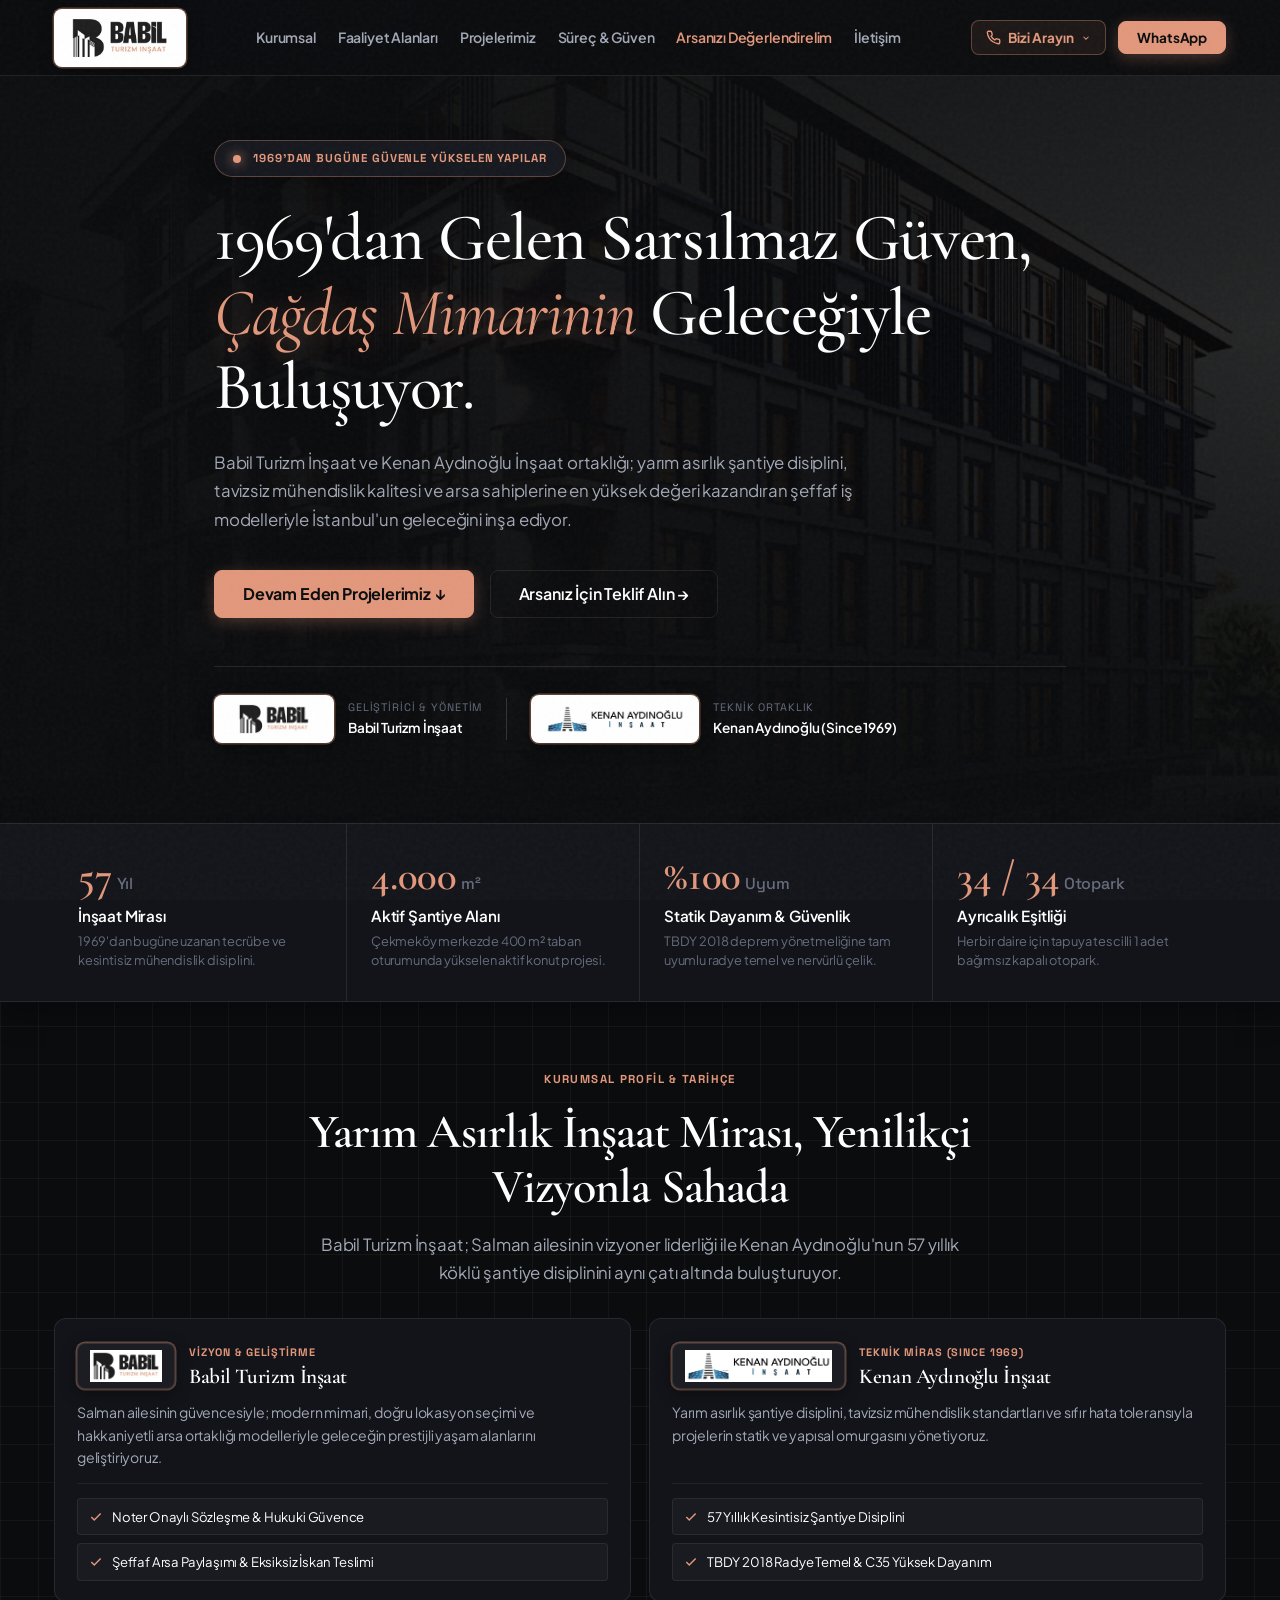
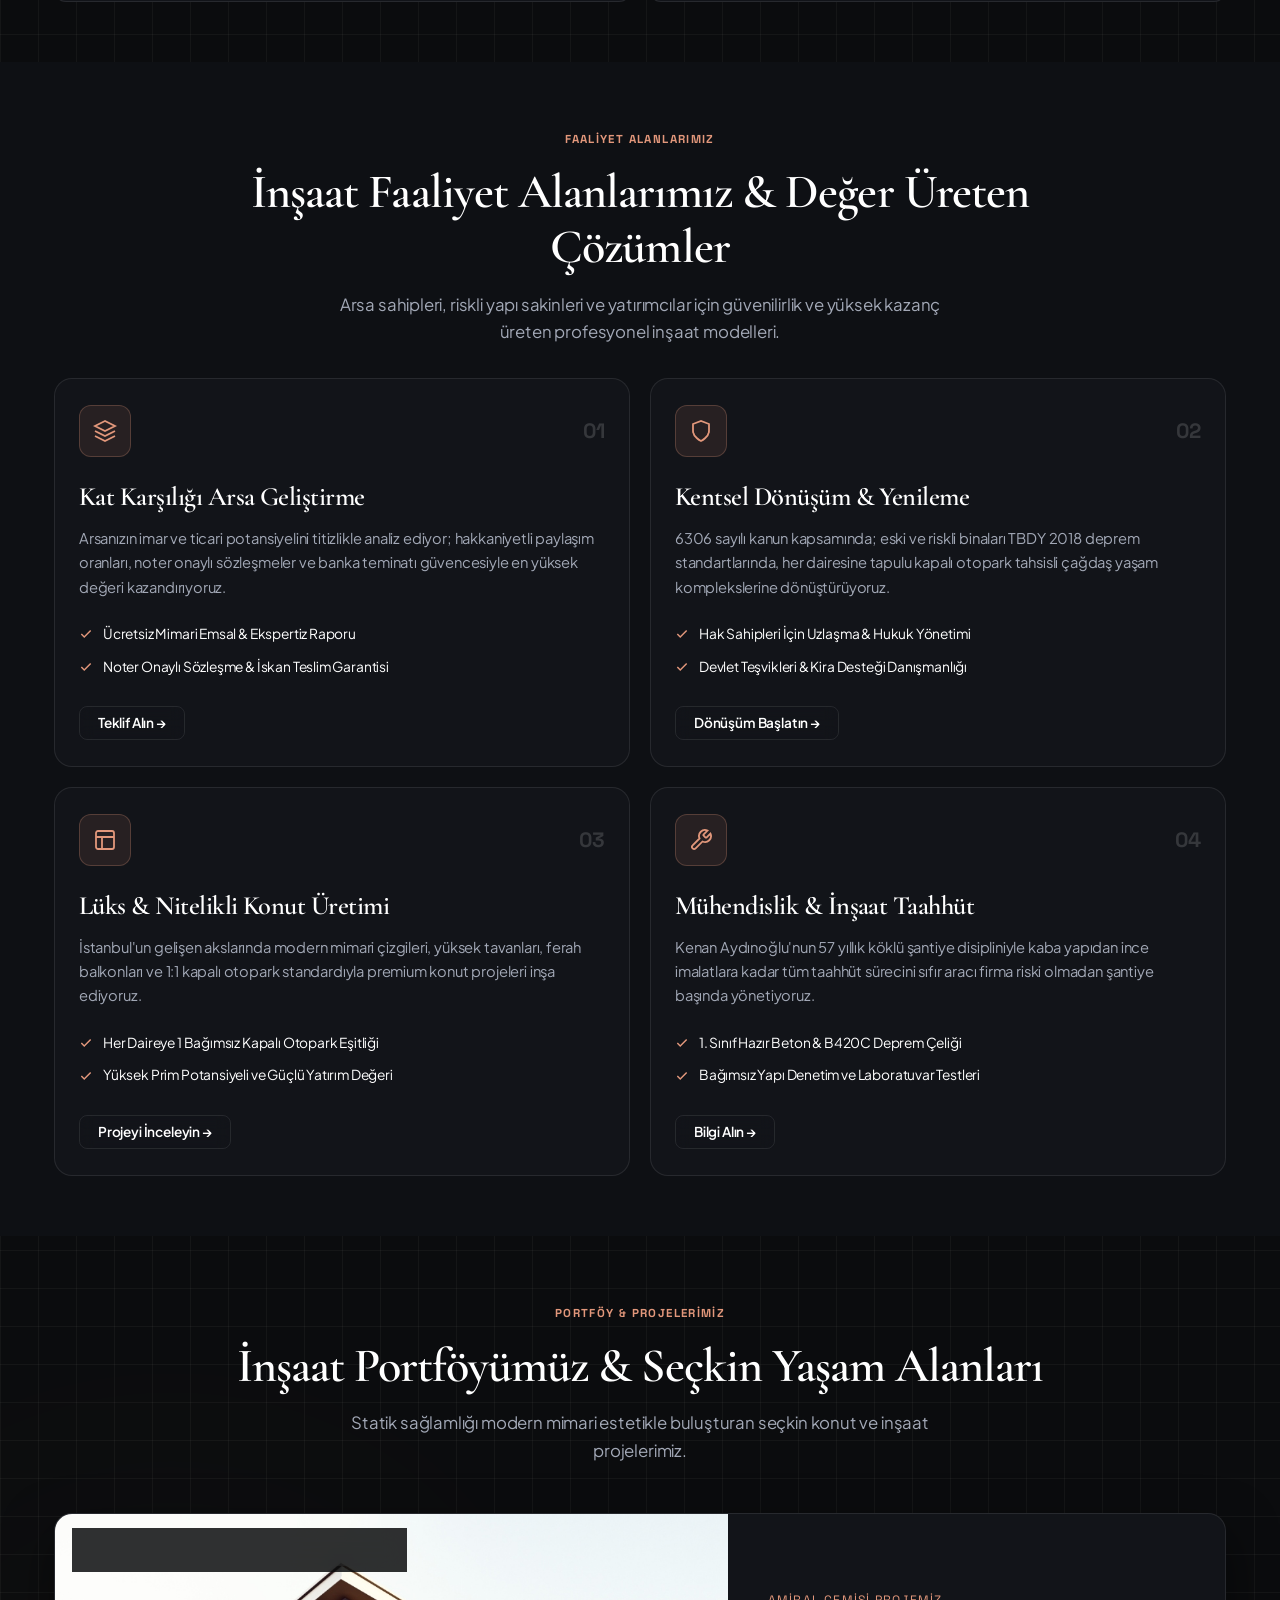
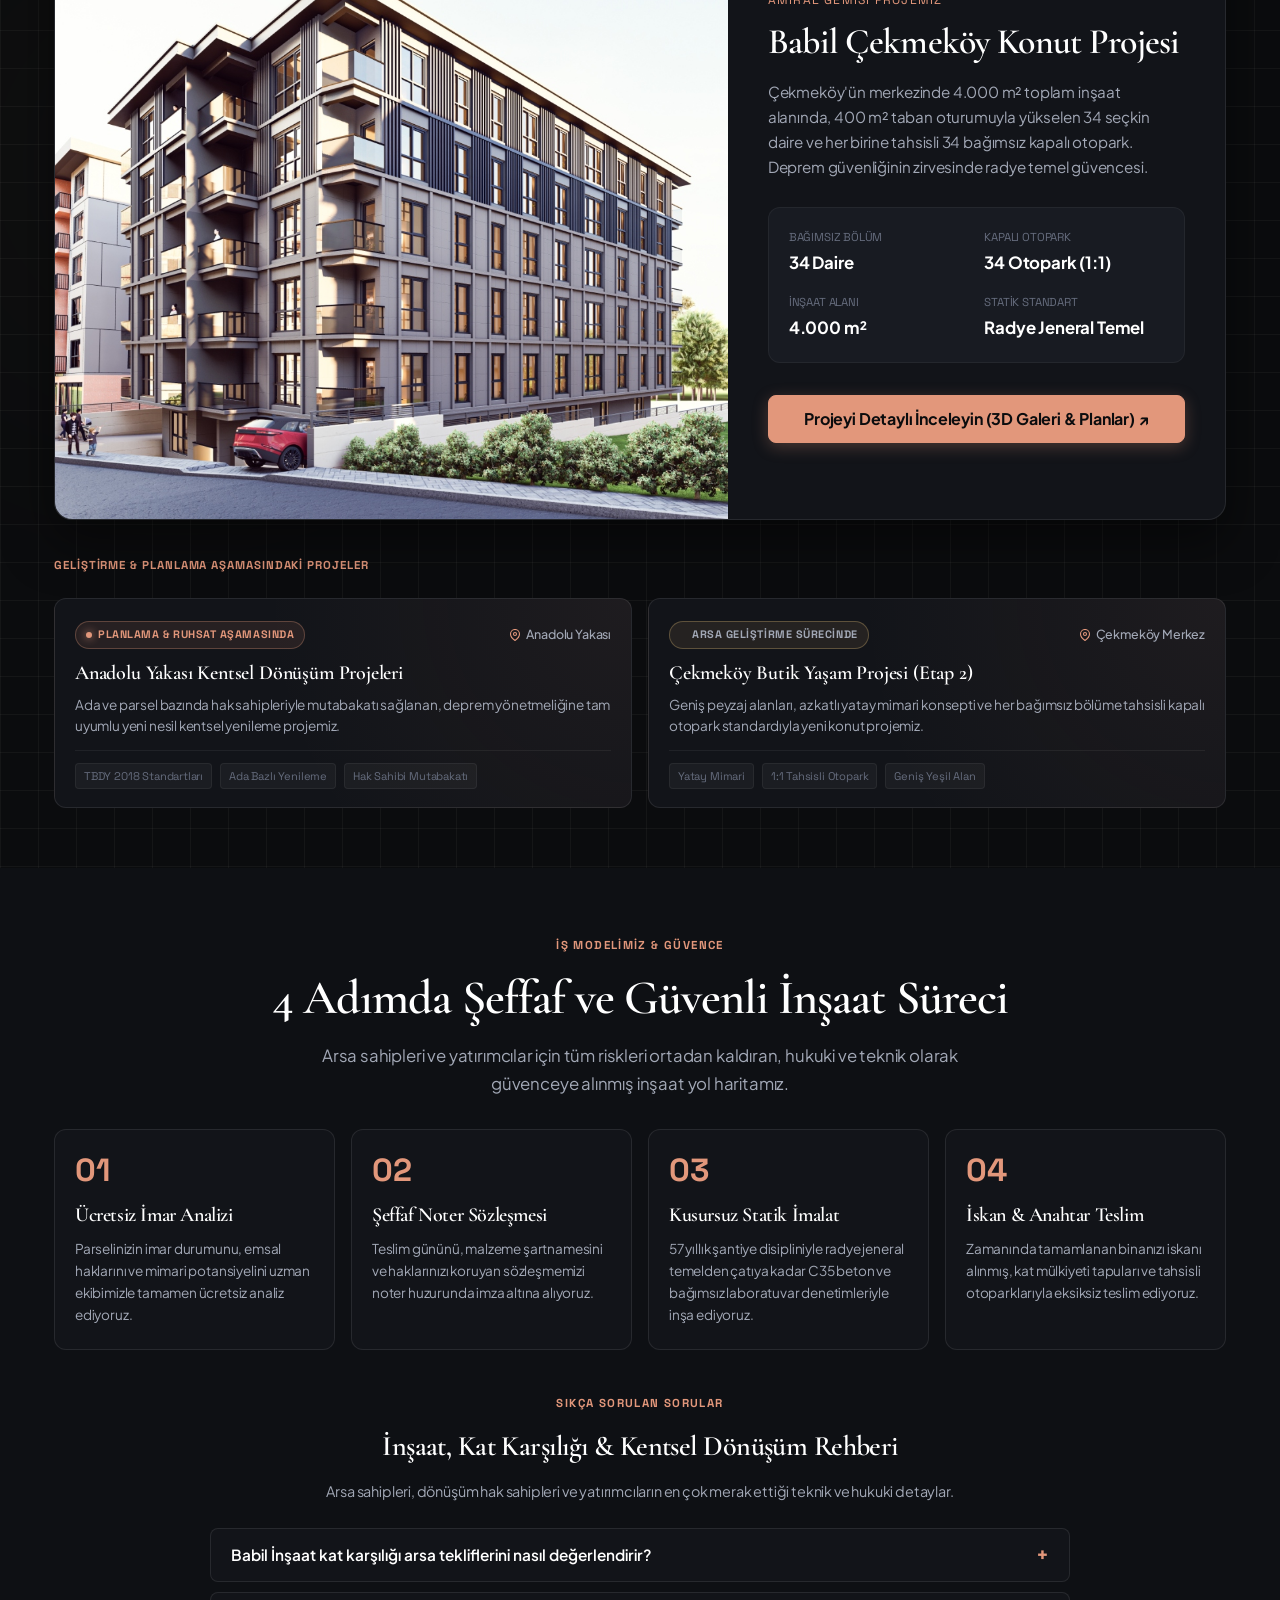
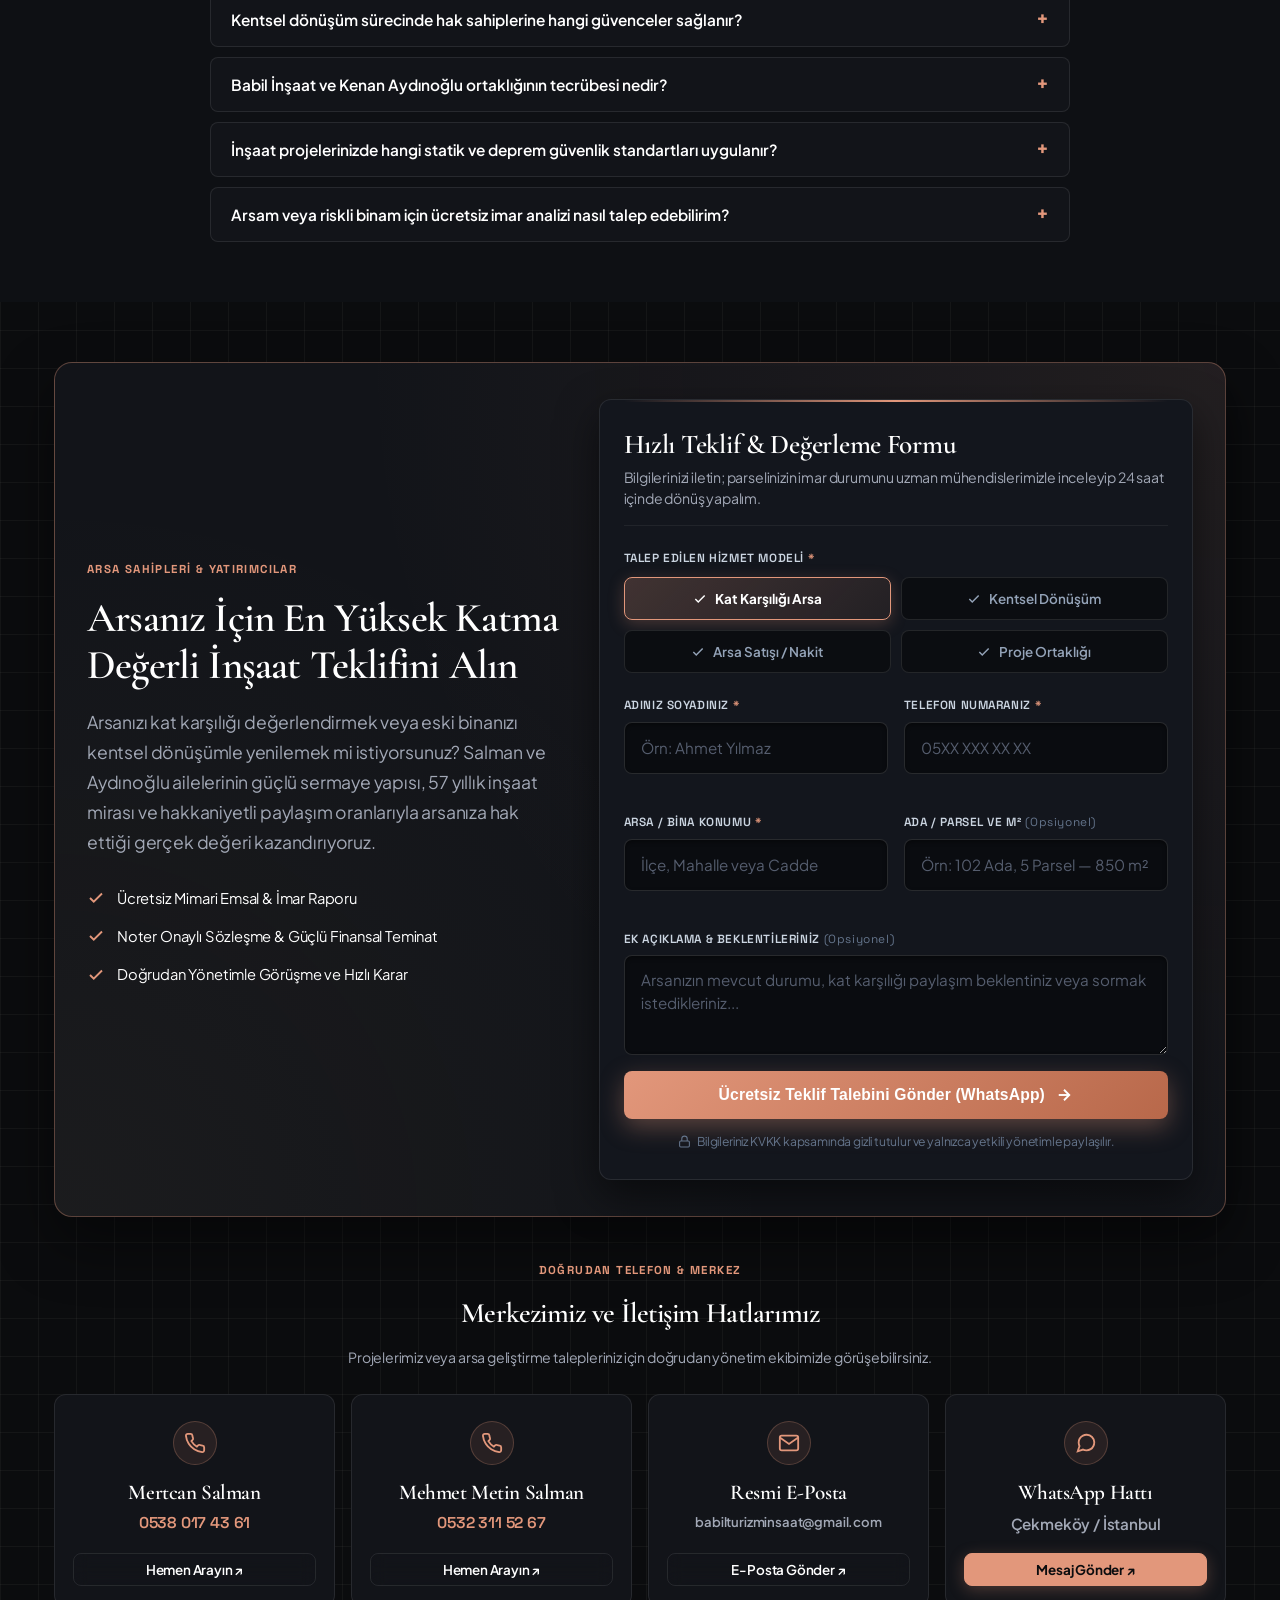
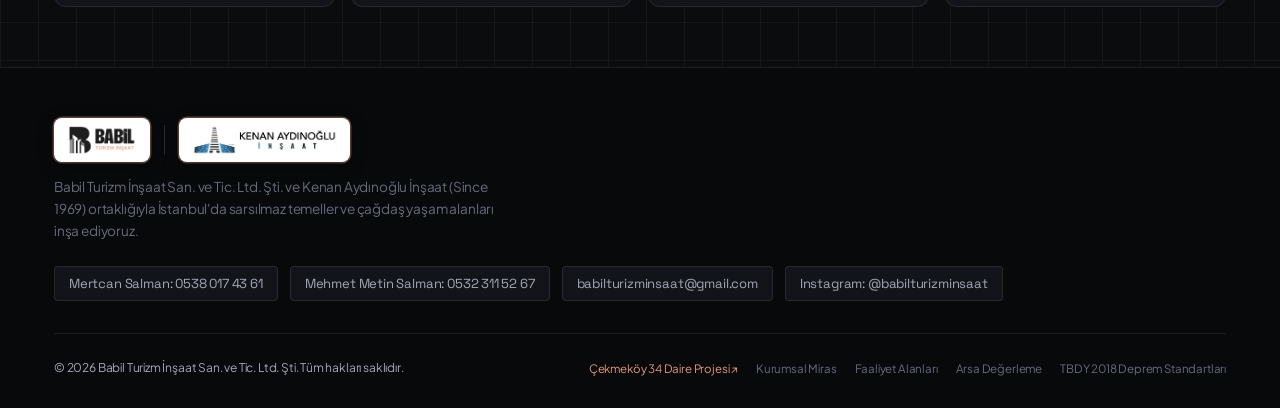
==== commit 01ff7188: "Add Google Search Console verification meta tag to index.html" ====
--- a/index.html
+++ b/index.html
@@ -13,6 +13,7 @@
   <!-- Indexing Directives -->
   <meta name="robots" content="index, follow, max-image-preview:large, max-snippet:-1, max-video-preview:-1">
   <meta name="googlebot" content="index, follow">
+  <meta name="google-site-verification" content="r2T7cUXAghztirvoKURebWlkpS0l198qVTqfD2AzmgA">
   <link rel="canonical" href="https://www.babilturizminsaat.com.tr/">
 
   <!-- Geo Meta Tags (İstanbul / Çekmeköy) -->
